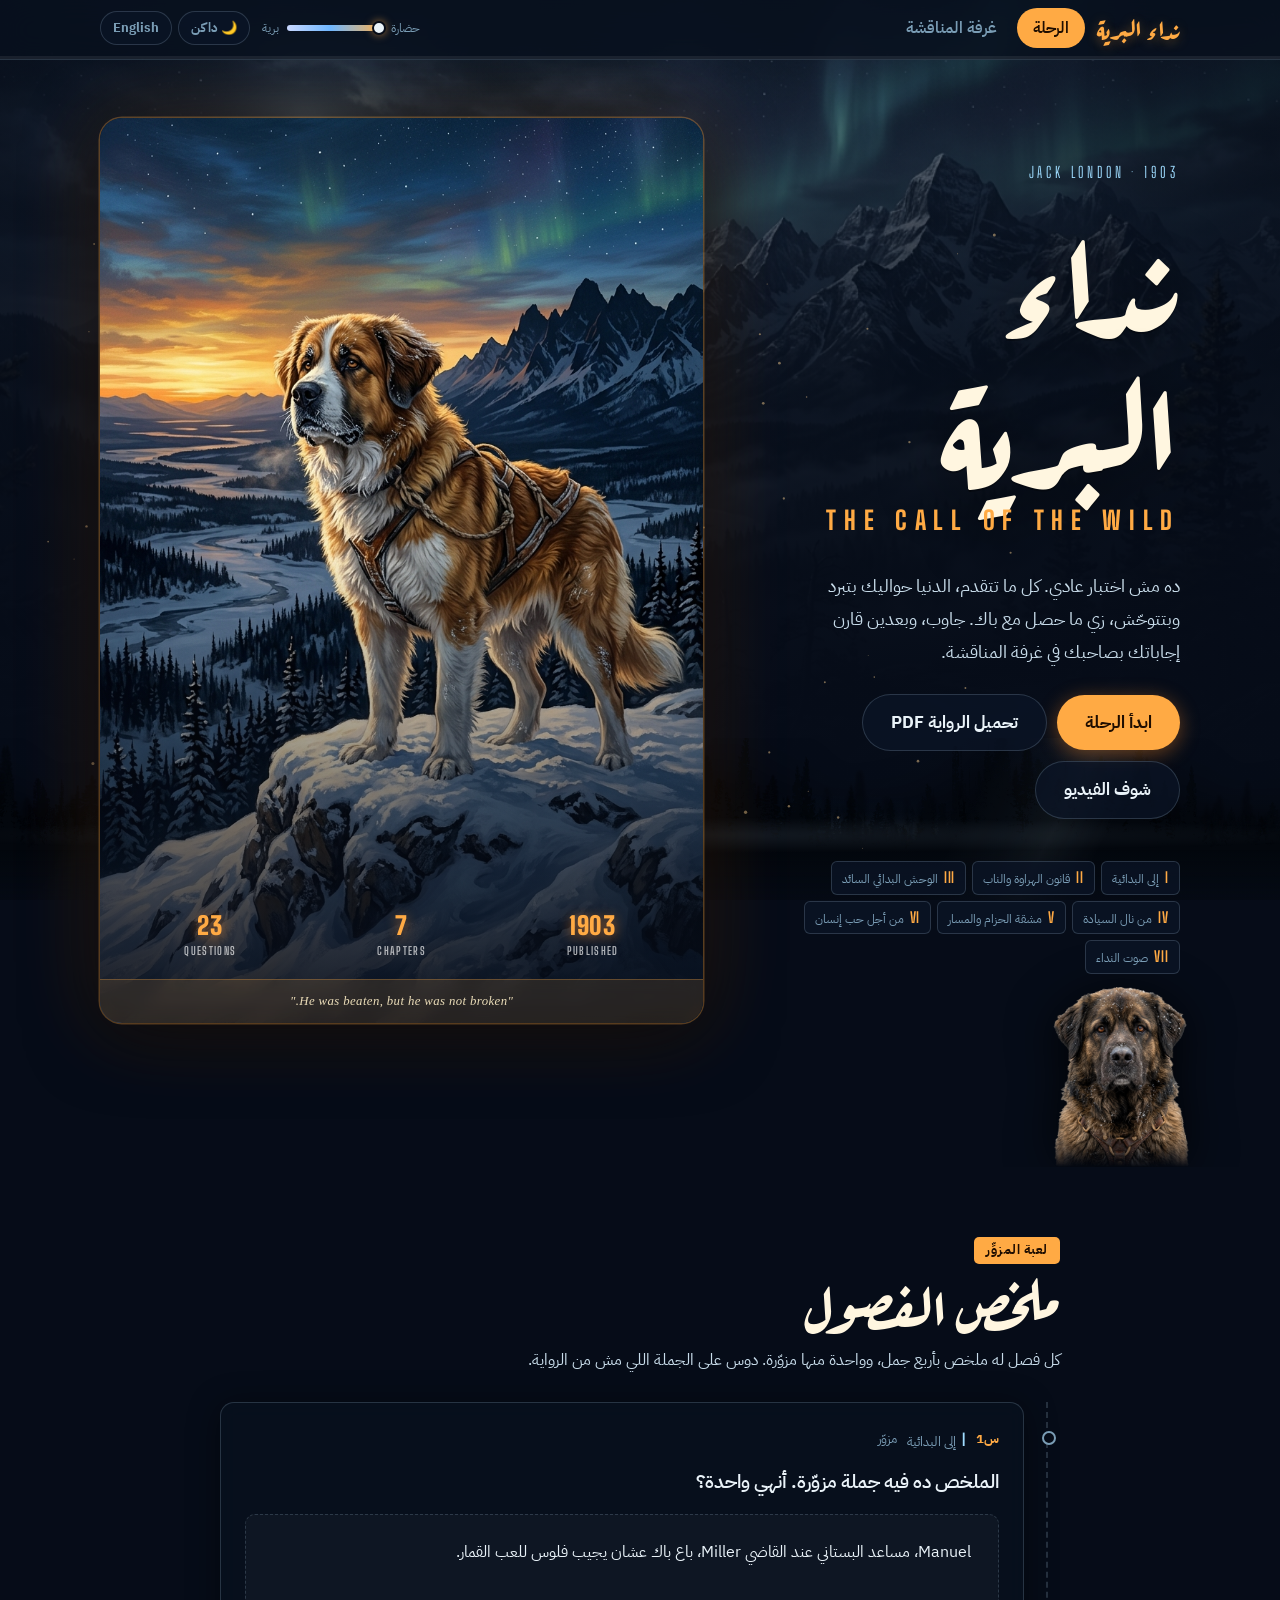
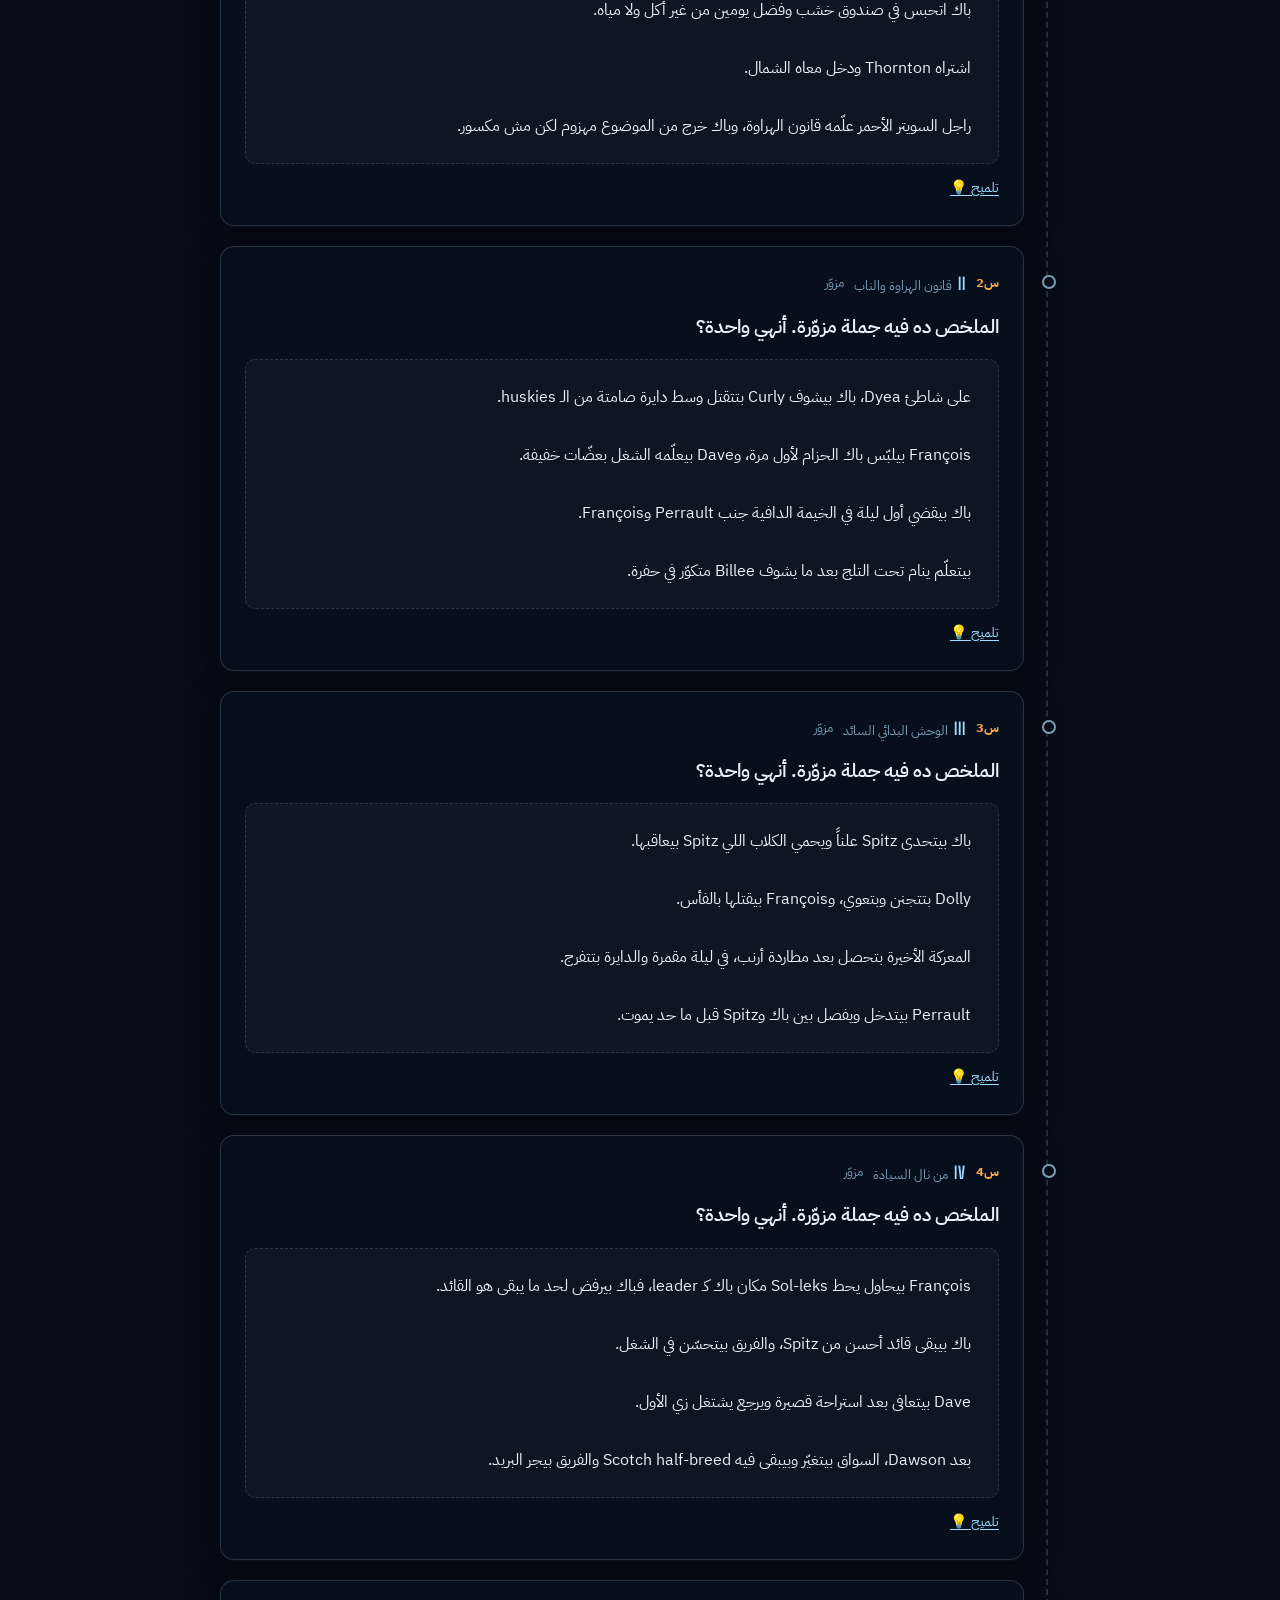
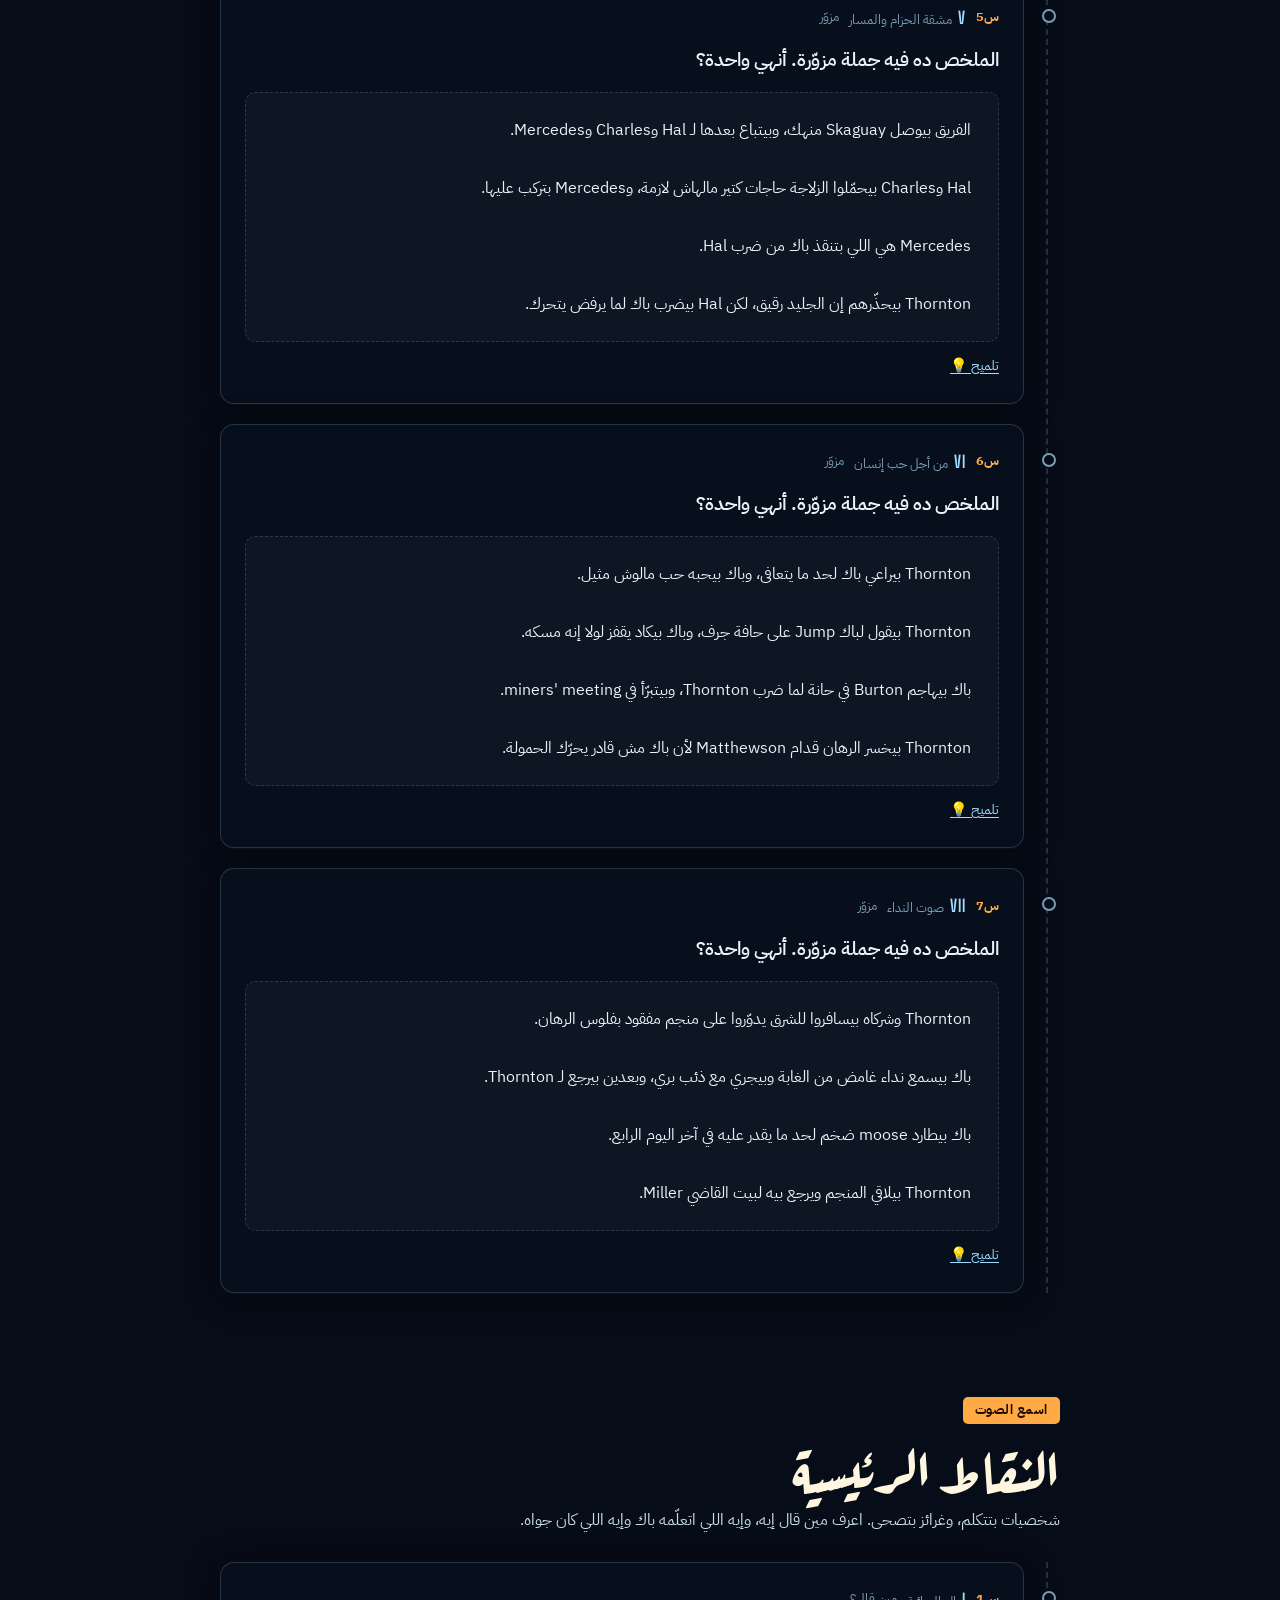
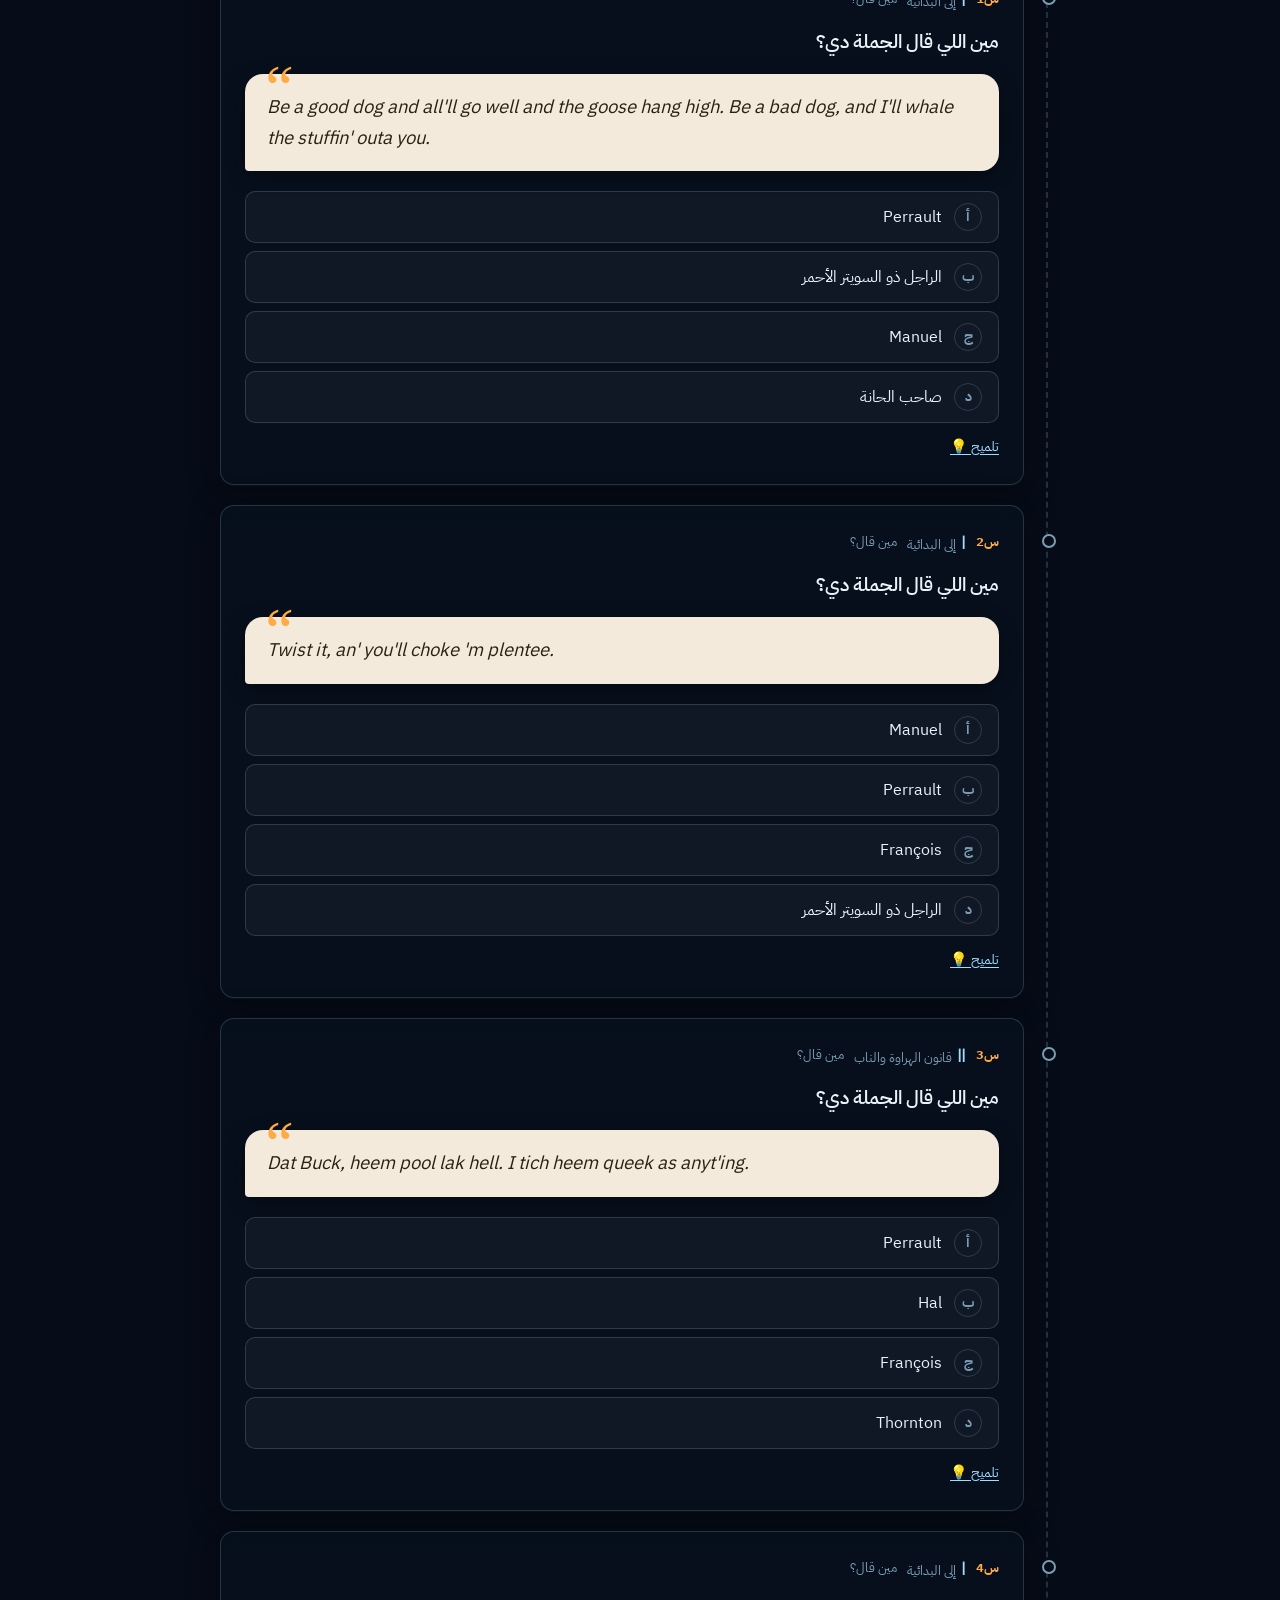
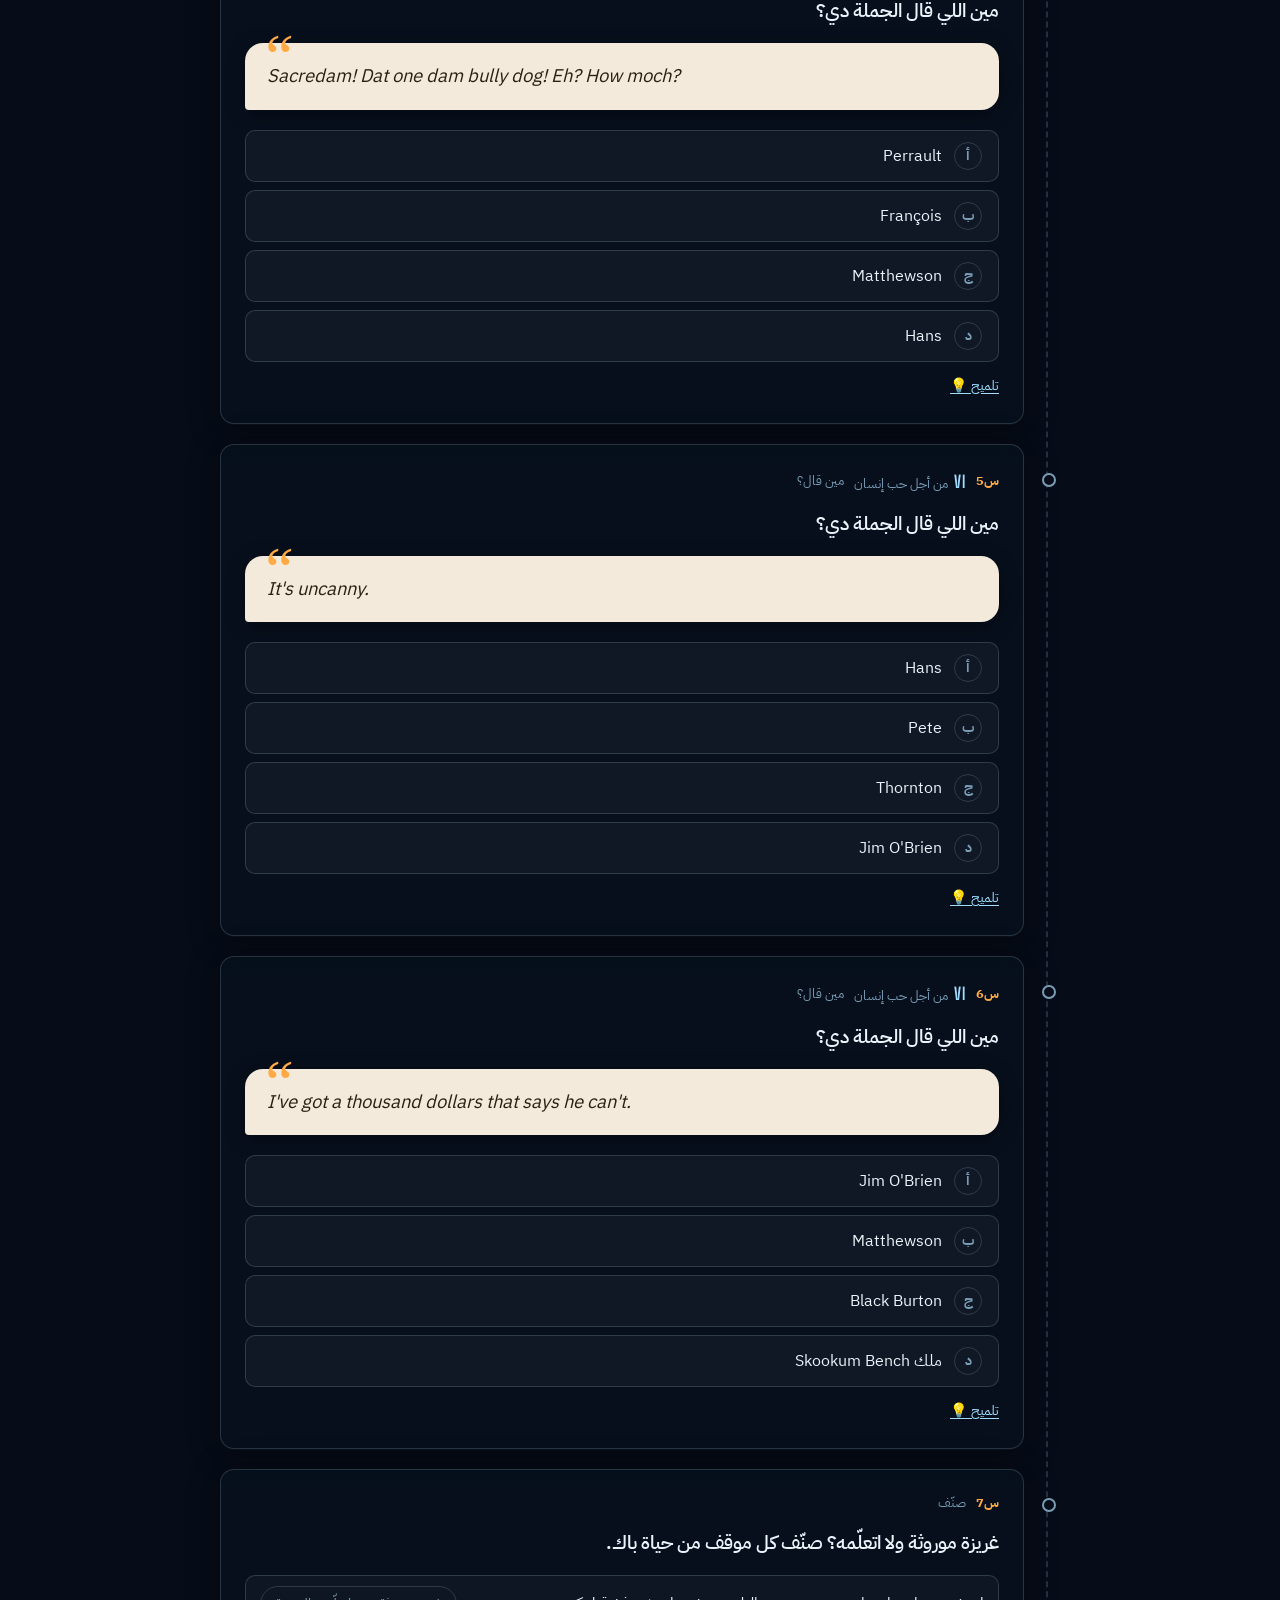
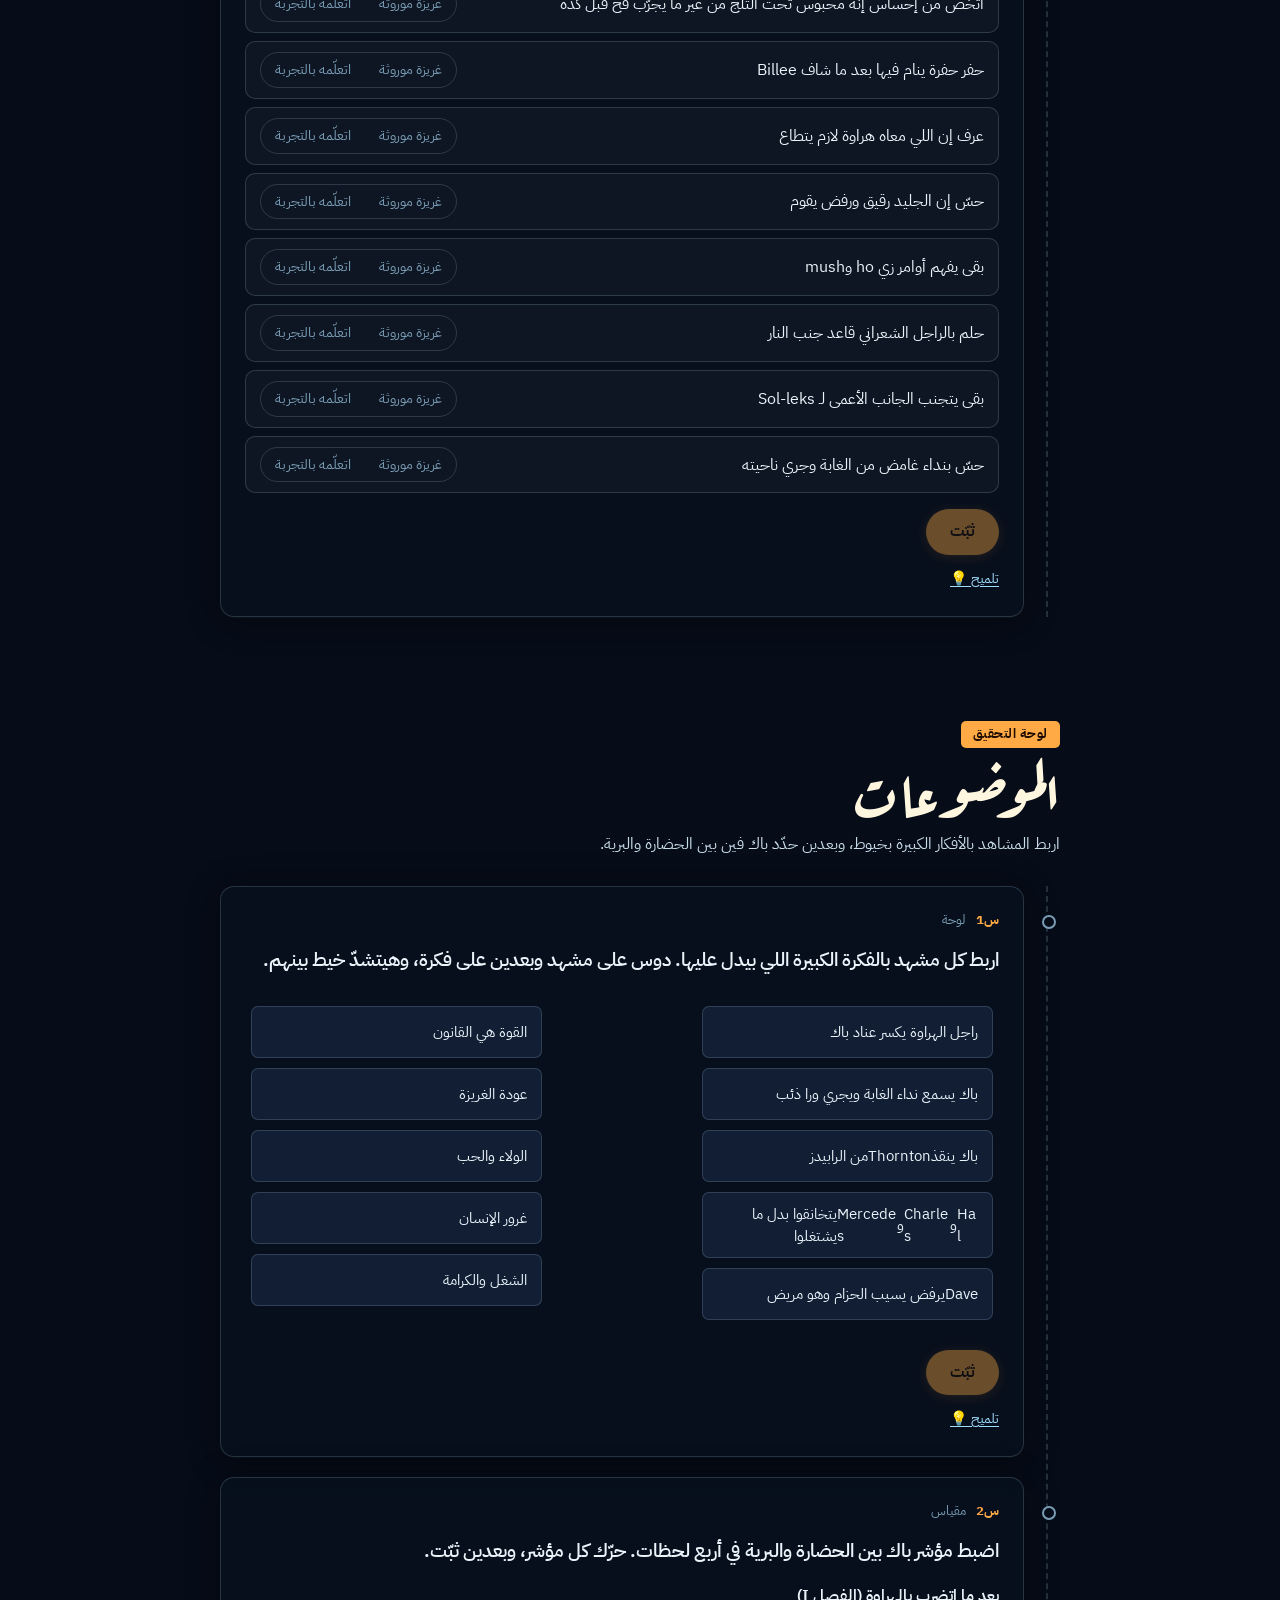
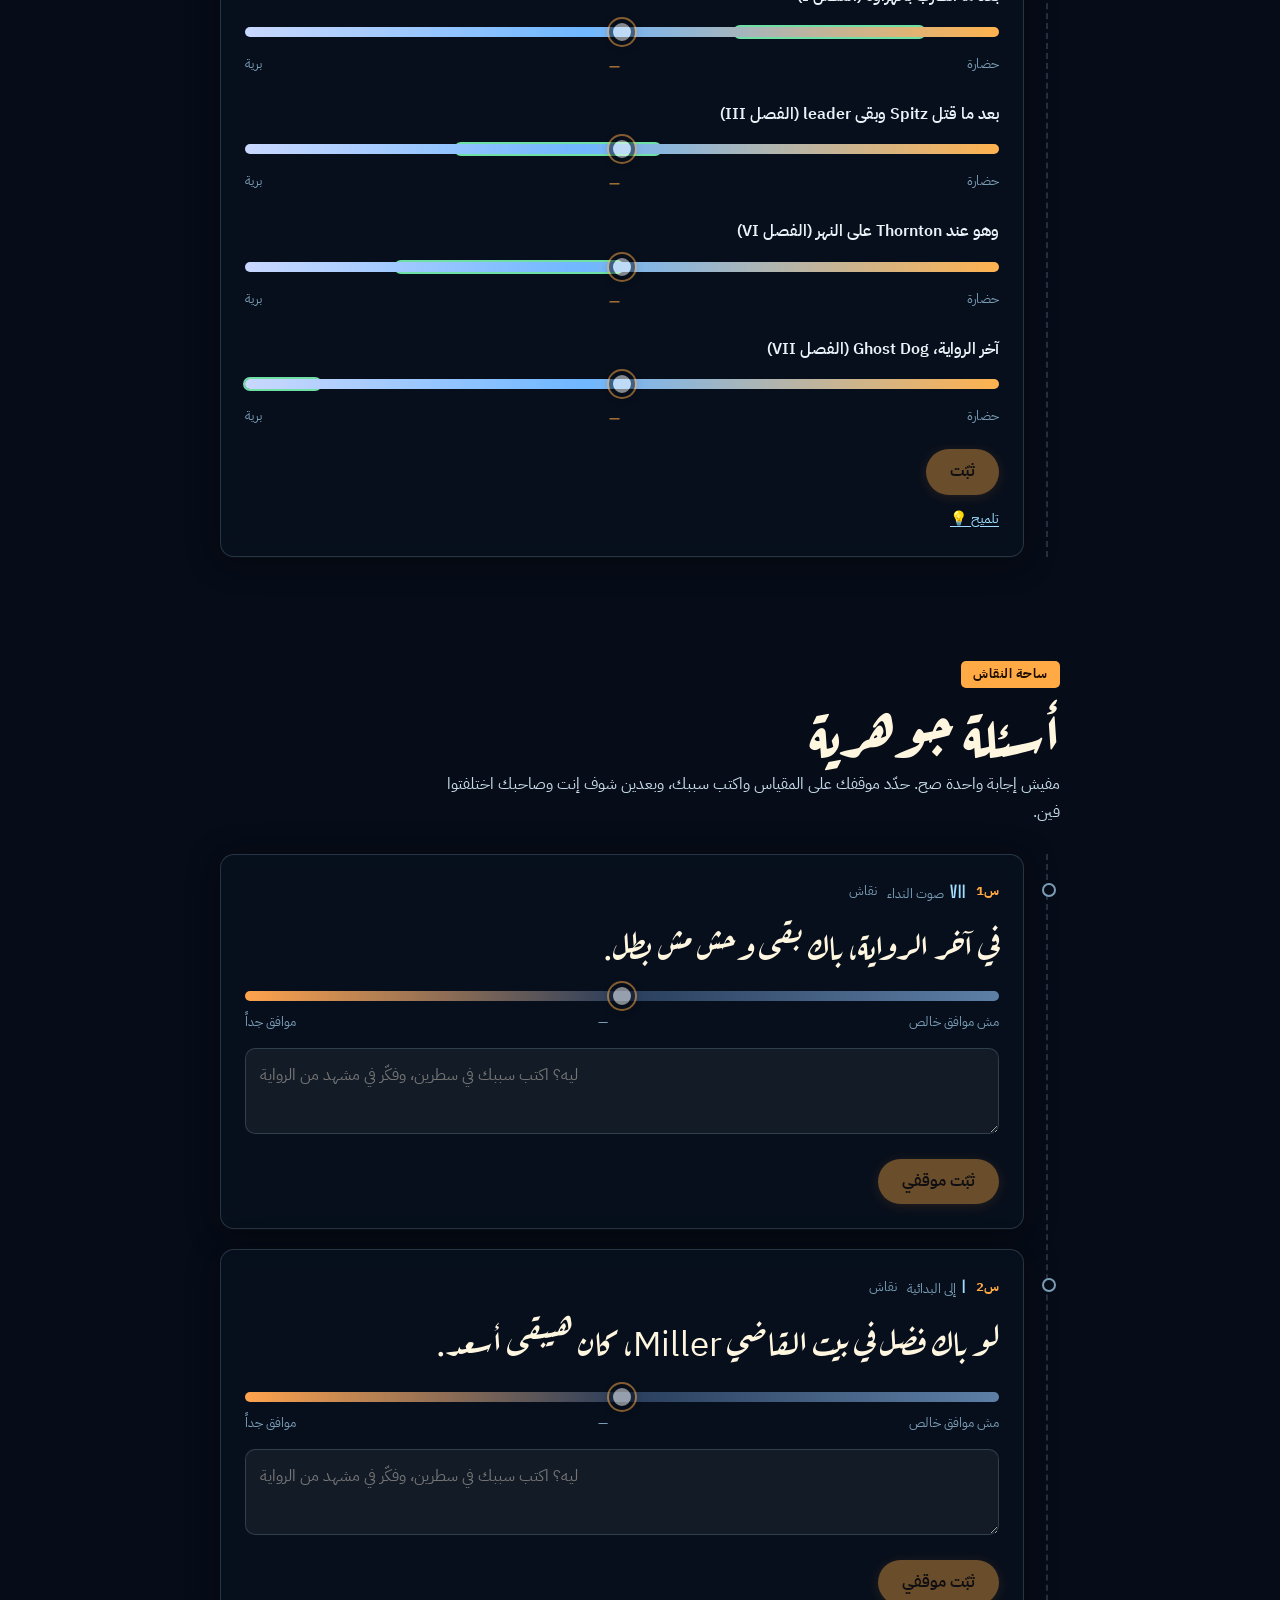
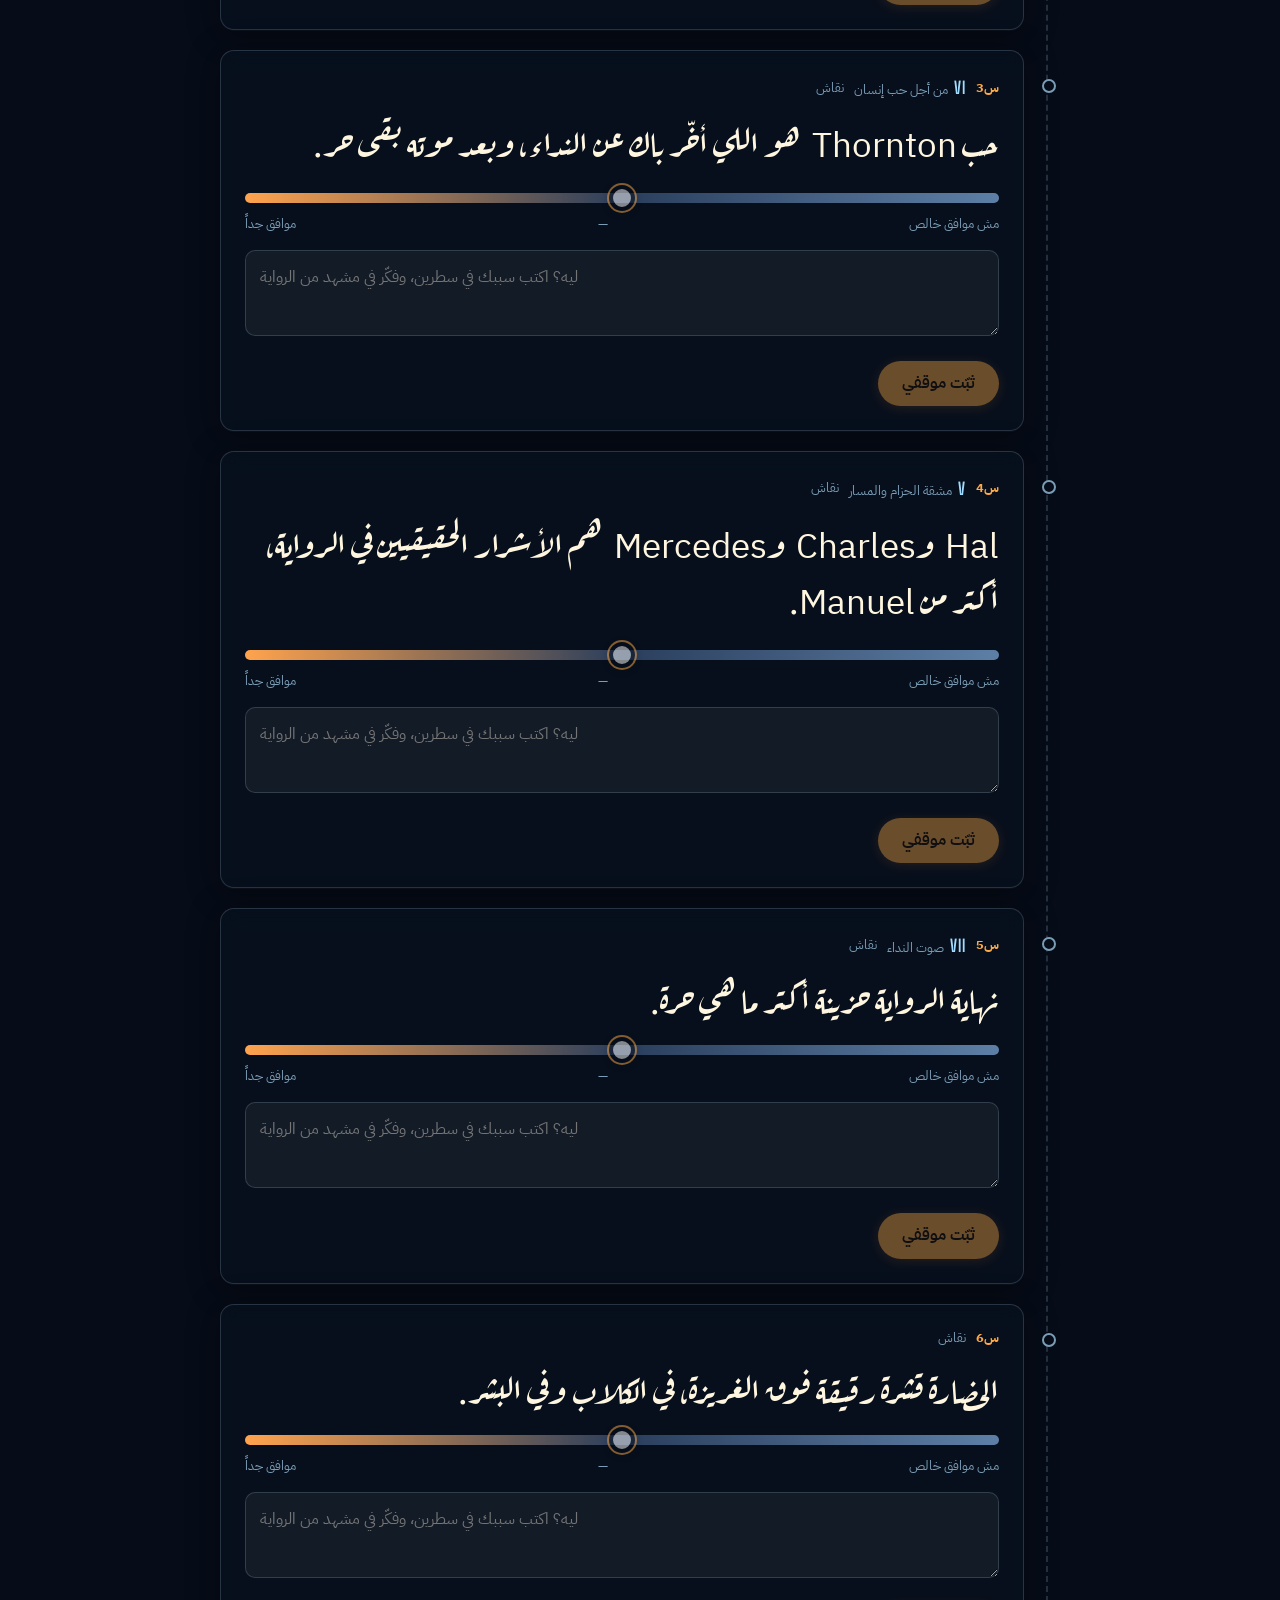
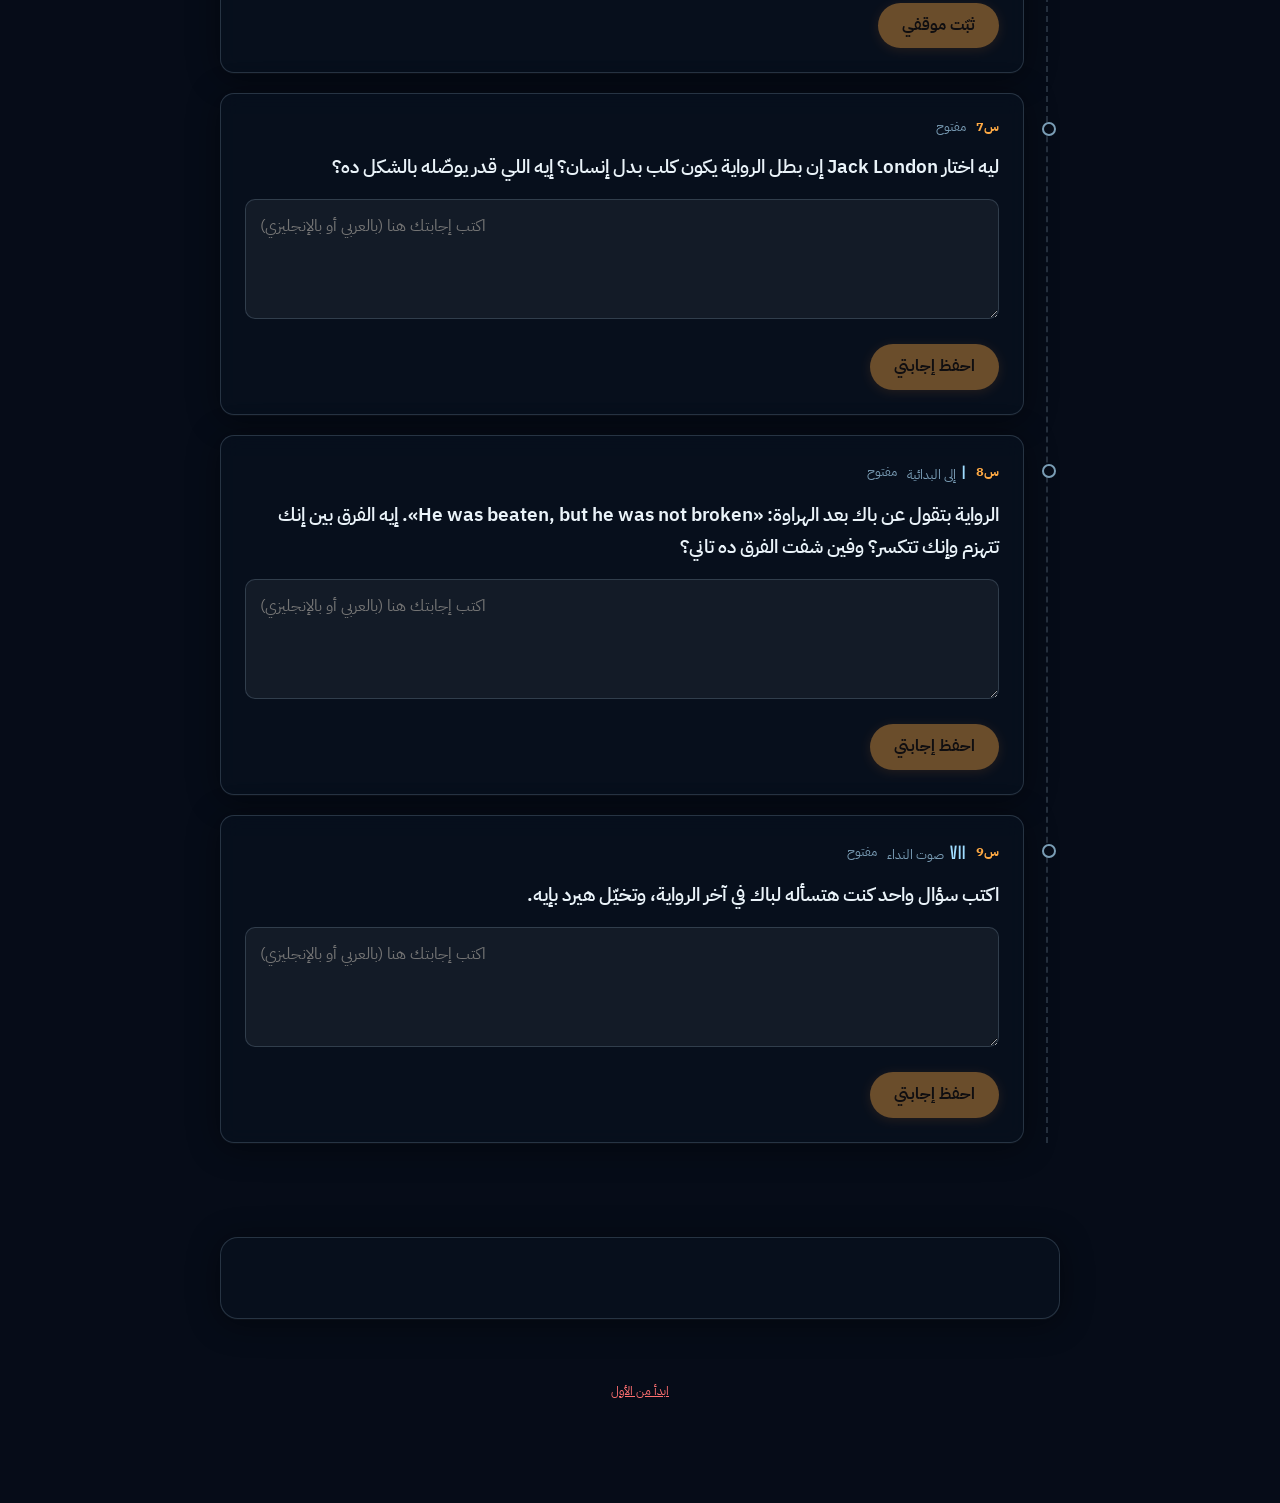
==== index.html @ 9fd461fc "Add buck-isolated.png cutout and responsive hero dog alignment" ====
<!DOCTYPE html>
<html lang="ar" dir="rtl" data-theme="dark" data-lang="ar">
<head>
  <meta charset="UTF-8">
  <meta name="viewport" content="width=device-width, initial-scale=1, viewport-fit=cover">

  <!-- Primary SEO -->
  <title>The Call of the Wild</title>
  <meta name="description" content="An interactive literary journey through Jack London's The Call of the Wild. Explore Buck's transformation between civilization and the wild across 7 chapters.">
  <meta name="author" content="Jack London / Mohamed Elsayid">
  <meta name="theme-color" content="#060c18">
  <link rel="canonical" href="https://tefamsl.github.io/the-call-of-the-wild/">

  <!-- Favicon & Touch Icons -->
  <link rel="icon" type="image/x-icon" href="favicon.ico">
  <link rel="icon" type="image/png" sizes="32x32" href="assets/favicon-32x32.png">
  <link rel="icon" type="image/png" sizes="16x16" href="assets/favicon-16x16.png">
  <link rel="apple-touch-icon" sizes="180x180" href="assets/apple-touch-icon.png">

  <!-- Open Graph / WhatsApp / Facebook / Telegram -->
  <meta property="og:type" content="website">
  <meta property="og:url" content="https://tefamsl.github.io/the-call-of-the-wild/">
  <meta property="og:site_name" content="The Call of the Wild">
  <meta property="og:title" content="The Call of the Wild — Interactive Novel Experience">
  <meta property="og:description" content="رحلة تفاعلية شيقة في رواية نداء البرية لجاك لندن. اختبر معلوماتك عبر 7 فصول، العب لعبة المزوِّر، وتناقش مع أصحابك في غرفة المناقشة.">
  <meta property="og:image" content="https://tefamsl.github.io/the-call-of-the-wild/assets/og-preview.jpg">
  <meta property="og:image:secure_url" content="https://tefamsl.github.io/the-call-of-the-wild/assets/og-preview.jpg">
  <meta property="og:image:type" content="image/jpeg">
  <meta property="og:image:width" content="1200">
  <meta property="og:image:height" content="630">
  <meta property="og:image:alt" content="The Call of the Wild: Buck & the Yukon Timber Trail">
  <meta property="og:locale" content="en_US">
  <meta property="og:locale:alternate" content="ar_AR">

  <!-- Twitter / X Cards -->
  <meta name="twitter:card" content="summary_large_image">
  <meta name="twitter:url" content="https://tefamsl.github.io/the-call-of-the-wild/">
  <meta name="twitter:title" content="The Call of the Wild — Interactive Novel Experience">
  <meta name="twitter:description" content="An interactive literary journey through Jack London's The Call of the Wild. Explore Buck's transformation between civilization and the wild across 7 chapters.">
  <meta name="twitter:image" content="https://tefamsl.github.io/the-call-of-the-wild/assets/og-preview.jpg">
  <meta name="twitter:image:alt" content="The Call of the Wild: Buck & the Yukon Timber Trail">

  <!-- Fonts -->
  <link rel="preconnect" href="https://fonts.googleapis.com">
  <link rel="preconnect" href="https://fonts.gstatic.com" crossorigin>
  <link rel="stylesheet" href="https://fonts.googleapis.com/css2?family=Aref+Ruqaa:wght@400;700&family=Big+Shoulders+Display:wght@700;800;900&family=IBM+Plex+Sans+Arabic:wght@400;500;600;700&family=Cinzel:wght@700;900&display=swap">

  <!-- Styles -->
  <link rel="stylesheet" href="css/style.css">
</head>
<body>

<!-- ============================================================
     WORLD BACKGROUNDS (fixed parallax layers)
     ============================================================ -->
<div id="worlds" data-w="0" aria-hidden="true">
  <div class="w w0"></div>
  <div class="w w1"></div>
  <div class="w w2"></div>
  <div class="w w3"></div>
</div>

<!-- Star field (visible in worlds 2 & 3) -->
<canvas id="stars" aria-hidden="true"></canvas>

<!-- Snow / particle canvas -->
<canvas id="snow" aria-hidden="true"></canvas>

<!-- Realistic Living Wilderness Forest Treeline (fixed at bottom across entire page) -->
<div class="forest" id="forest" aria-hidden="true">
  <!-- Ambient twilight backlight -->
  <div class="forest-backlight"></div>

  <!-- Layer 1: Distant misty pine treeline (slow horizontal breeze sway) -->
  <div class="forest-layer forest-distant"></div>

  <!-- Layer 2: Rolling valley mist -->
  <div class="forest-mist forest-mist-a"></div>

  <!-- Layer 3: Mid-depth pine treeline (horizontal living sway) -->
  <div class="forest-layer forest-mid"></div>

  <!-- Volumetric rays filtering through pine needles -->
  <div class="forest-rays"></div>

  <!-- Layer 4: Crisp foreground pine trees (horizontal wind gust sway) -->
  <div class="forest-layer forest-main"></div>

  <!-- Layer 5: Valley mist in front of tree trunks -->
  <div class="forest-mist forest-mist-b"></div>

  <!-- Bottom seamless blend -->
  <div class="forest-blend"></div>
</div>

<!-- ============================================================
     HEADER
     ============================================================ -->
<header class="top" role="banner">
  <div class="top-in">
    <div class="brand" id="brand-el">نداء البرية</div>

    <nav class="tabs" role="tablist" aria-label="أقسام الموقع">
      <button class="tab" role="tab" id="tab-quest" aria-selected="true"  data-tab="quest">الرحلة</button>
      <button class="tab" role="tab" id="tab-room"  aria-selected="false" data-tab="room">غرفة المناقشة</button>
      <button class="tab" role="tab" id="tab-key"   aria-selected="false" data-tab="key" hidden>مفتاح الإجابات</button>
    </nav>

    <!-- Wild-o-meter -->
    <div class="wmeter" title="باك بين الحضارة والبرية">
      <span id="wm-civ">حضارة</span>
      <i><b id="wm"></b></i>
      <span id="wm-wild">برية</span>
    </div>

    <!-- Sync chip -->
    <span class="chip" id="sync" hidden></span>

    <!-- Theme & Language toggles -->
    <div class="hdr-btns">
      <button class="icon-btn" id="theme-btn" title="Toggle light/dark mode">🌙 داكن</button>
      <button class="icon-btn" id="lang-btn"  title="Switch language">English</button>
    </div>
  </div>

  <!-- Progress bar -->
  <div class="pbar" role="progressbar" aria-label="Progress"><b id="pb"></b></div>
</header>

<!-- ============================================================
     MAIN CONTENT
     ============================================================ -->
<main>

  <!-- ── QUEST TAB ── -->
  <section id="quest" role="tabpanel" aria-labelledby="tab-quest">
    <div class="hero">
      <div class="hero-grid wrap wide">

        <!-- ── LEFT/START: Text content ── -->
        <div class="hero-text">
          <div class="kicker" id="kicker-el">Jack London · 1903</div>
          <h1 id="hero-h1">نداء البرية</h1>
          <div class="en-t" id="hero-sub">THE CALL OF THE WILD</div>
          <p class="lead" id="lead-el">
            ده مش اختبار عادي. كل ما تتقدم، الدنيا حواليك بتبرد وبتتوحّش، زي ما حصل مع باك.
            جاوب، وبعدين قارن إجاباتك بصاحبك في غرفة المناقشة.
          </p>

          <!-- CTA buttons -->
          <div class="hero-actions">
            <a class="cta" href="#p-sum" id="startbtn">ابدأ الرحلة</a>
            <a class="cta ghost" href="assets/call-of-the-wild.pdf" download id="dl-pdf" target="_blank">تحميل الرواية PDF</a>
            <a class="cta ghost" href="assets/trailer.mp4" id="watch-vid" target="_blank">شوف الفيديو</a>
          </div>

          <!-- Chapter trail -->
          <div class="trail" id="trail"></div>
        </div>

        <!-- ── RIGHT/END: Buck illustration card ── -->
        <div class="hero-card" aria-hidden="true">
          <div class="buck-frame">
            <img src="assets/buck.jpg" alt="Buck — The Call of the Wild" class="buck-img" loading="eager">
            <!-- Glow ring -->
            <div class="buck-glow"></div>
            <!-- Stats overlay -->
            <div class="buck-stats">
              <div class="bstat"><span class="bstat-n">1903</span><span class="bstat-l">Published</span></div>
              <div class="bstat"><span class="bstat-n">7</span><span class="bstat-l">Chapters</span></div>
              <div class="bstat"><span class="bstat-n">23</span><span class="bstat-l">Questions</span></div>
            </div>
            <!-- Quote strip -->
            <div class="buck-quote">"He was beaten, but he was not broken."</div>
          </div>
        </div>

      </div><!-- /.hero-grid -->

      <!-- Clean isolated cutout of Buck the dog resting at the treeline -->
      <div class="wolf-lurker" id="wolf-lurker" title="باك — كلب الشمال المخلص">
        <img src="assets/buck-isolated.png?v=9" alt="Buck the dog" class="wolf-img" loading="eager">
      </div>
    </div>

    <!-- Question cards injected here -->
    <div class="wrap" id="parts"></div>

    <!-- Final score -->
    <div class="wrap">
      <div class="final" id="final"></div>
      <footer>
        <button class="delbtn" id="resetbtn">ابدأ من الأول</button>
      </footer>
    </div>
  </section>

  <!-- ── DISCUSSION ROOM TAB ── -->
  <section id="room" role="tabpanel" aria-labelledby="tab-room" hidden>
    <div class="wrap wide">
      <div class="room-h">
        <h2>غرفة المناقشة</h2>
        <p class="muted" id="room-sub">اختار لاعب أو اتنين من القايمة وشوفوا اتفقتوا واختلفتوا فين.</p>
      </div>
      <div class="room-grid">
        <div><div class="plist" id="plist"></div></div>
        <div id="cmp"></div>
      </div>
    </div>
  </section>

  <!-- ── ANSWER KEY TAB ── -->
  <section id="key" role="tabpanel" aria-labelledby="tab-key" hidden>
    <div class="wrap">
      <div class="room-h">
        <h2>مفتاح الإجابات</h2>
        <p class="muted" id="key-sub">ده ليك إنت. بيظهر لصاحب الموقع أو لو فتحت الرابط بـ #key.</p>
      </div>
      <div id="keybody"></div>
    </div>
  </section>

</main>

<!-- ============================================================
     NAME GATE MODAL
     ============================================================ -->
<div class="gate" id="gate" hidden role="dialog" aria-modal="true" aria-labelledby="gate-h">
  <form class="gate-c" id="gateform">
    <h2 id="gate-h">اسمك إيه؟</h2>
    <p class="muted" id="gate-sub" style="margin:0">الاسم ده هو اللي هيظهر لصاحبك في غرفة المناقشة.</p>
    <input id="nameinp" type="text" maxlength="30" autocomplete="off" placeholder="اكتب اسمك">
    <small id="gatenote"></small>
    <button class="btn" type="submit" id="gatebtn">ندخل</button>
  </form>
</div>

<!-- ============================================================
     SCRIPTS — load order matters
     ============================================================ -->
<script src="js/i18n.js"></script>
<script src="js/data.js"></script>
<script src="js/app.js"></script>

</body>
</html>
---- css/style.css ----
/* ============================================================
   style.css — The Call of the Wild · Interactive Quiz
   Dark + Light modes, realistic world backgrounds, full UI
   ============================================================ */

/* ---- Google Fonts ---- */
@import url('https://fonts.googleapis.com/css2?family=Aref+Ruqaa:wght@400;700&family=Big+Shoulders+Display:wght@700;800;900&family=IBM+Plex+Sans+Arabic:wght@400;500;600;700&family=Cinzel:wght@700;900&display=swap');

/* ============================================================
   DESIGN TOKENS — DARK MODE (default)
   ============================================================ */
:root {
  /* Palette */
  --fg:       #eaf3f9;
  --fg2:      #c8dcea;
  --mut:      #7a9db5;
  --line:     rgba(190,220,245,.18);
  --glass:    rgba(8,16,30,.82);
  --glass2:   rgba(16,28,50,.88);
  --surface:  rgba(12,22,40,.72);
  --night:    #060c18;

  /* Accent */
  --ember:    #ffaa44;
  --ember2:   #ff7c00;
  --ember-ink:#1e0d00;
  --ice:      #9fdcff;
  --aur1:     #3be3c0;
  --aur2:     #8a7bff;
  --good:     #6fe0a5;
  --bad:      #ff7070;

  /* Typography */
  --f-ar:   'IBM Plex Sans Arabic', 'Segoe UI', Tahoma, sans-serif;
  --f-disp: 'Aref Ruqaa', 'Amiri', 'Traditional Arabic', serif;
  --f-en:   'Big Shoulders Display', 'Arial Narrow', Impact, sans-serif;
  --f-cin:  'Cinzel', serif;

  /* Radii & shadows */
  --r-card:   14px;
  --r-pill:   999px;
  --shadow-card: 0 4px 32px rgba(0,0,0,.45), 0 1px 0 rgba(255,255,255,.04);
  --shadow-glow: 0 0 30px rgba(255,170,68,.25);

  color-scheme: dark;
}

/* ============================================================
   LIGHT MODE TOKENS
   ============================================================ */
[data-theme="light"] {
  --fg:       #1a1200;
  --fg2:      #3d2c10;
  --mut:      #7a6540;
  --line:     rgba(100,70,20,.18);
  --glass:    rgba(255,248,235,.88);
  --glass2:   rgba(255,240,210,.92);
  --surface:  rgba(255,245,220,.80);
  --night:    #fdf6e3;

  --ember:    #c8620a;
  --ember2:   #a04c00;
  --ember-ink:#fff8f0;
  --ice:      #1a6090;
  --aur1:     #1a8060;
  --aur2:     #5040c0;
  --good:     #207848;
  --bad:      #c02020;

  --shadow-card: 0 4px 24px rgba(100,60,0,.18), 0 1px 0 rgba(255,255,255,.5);
  --shadow-glow: 0 0 30px rgba(200,98,10,.2);

  color-scheme: light;
}

/* ============================================================
   RESET & BASE
   ============================================================ */
*, *::before, *::after { box-sizing: border-box; margin: 0; padding: 0; }

html {
  scroll-behavior: smooth;
  scroll-padding-top: 120px;
}

body {
  background: var(--night);
  color: var(--fg);
  font-family: var(--f-ar);
  font-size: 16px;
  line-height: 1.75;
  direction: rtl;
  overflow-x: hidden;
  transition: background .4s ease, color .3s ease;
}

[data-lang="en"] body, body[data-lang="en"] { direction: ltr; }

img { max-width: 100%; display: block; }
button, input, textarea { font: inherit; color: inherit; }
button { cursor: pointer; border: none; background: none; }
:focus-visible { outline: 3px solid var(--ember); outline-offset: 2px; }
[hidden] { display: none !important; }
bdi.en { font-family: var(--f-ar); unicode-bidi: isolate; }

/* ============================================================
   WORLD BACKGROUNDS — Fixed parallax layers
   ============================================================ */
#worlds {
  position: fixed;
  inset: 0;
  z-index: 0;
  pointer-events: none;
}
.w {
  position: absolute;
  inset: 0;
  opacity: 0;
  transition: opacity 1.8s ease;
}
#worlds[data-w="0"] .w0,
#worlds[data-w="1"] .w1,
#worlds[data-w="2"] .w2,
#worlds[data-w="3"] .w3 { opacity: 1; }

/* World 0 — realistic Yukon wilderness */
.w0 {
  background:
    radial-gradient(ellipse 90% 65% at 50% 12%, rgba(6,12,24,.32) 0%, rgba(6,12,24,.75) 55%, rgba(6,12,24,.97) 100%),
    linear-gradient(180deg, rgba(6,12,24,0.1) 0%, rgba(6,12,24,0.5) 50%, #060c18 100%),
    url('../assets/yukon-bg.jpg') center 12% / cover no-repeat;
}
/* World 0 light */
[data-theme="light"] .w0 {
  background:
    radial-gradient(ellipse 90% 60% at 50% 12%, rgba(253,246,227,.4) 0%, rgba(253,246,227,.8) 55%, #fdf6e3 100%),
    linear-gradient(180deg, rgba(253,246,227,0.2) 0%, rgba(253,246,227,0.7) 60%, #fdf6e3 100%),
    url('../assets/yukon-bg.jpg') center 12% / cover no-repeat;
  filter: saturate(0.85) brightness(1.05);
}

/* World 1 — cold blue-grey dawn (Yukon trail) */
.w1 {
  background:
    radial-gradient(ellipse 60% 30% at 18% 10%, rgba(220,240,255,.3) 0%, transparent 50%),
    radial-gradient(ellipse 30% 20% at 80% 6%, rgba(200,220,255,.2) 0%, transparent 40%),
    linear-gradient(180deg, #243c58 0%, #162840 35%, #0e1c34 70%, #080f20 100%);
}
[data-theme="light"] .w1 {
  background:
    radial-gradient(ellipse 60% 30% at 18% 10%, rgba(220,240,255,.8) 0%, transparent 50%),
    linear-gradient(180deg, #7090b0 0%, #5878a0 35%, #405070 70%, #304060 100%);
}

/* World 2 — aurora night */
.w2 {
  background: linear-gradient(180deg, #050e1c 0%, #08182c 60%, #0a1e30 100%);
}
.w2::before, .w2::after {
  content: "";
  position: absolute;
  left: -25%;
  right: -25%;
  height: 70%;
  filter: blur(50px);
  opacity: .6;
  pointer-events: none;
}
.w2::before {
  top: -10%;
  background: radial-gradient(ellipse at 30% 50%, var(--aur1), transparent 60%);
  animation: drift 22s ease-in-out infinite alternate;
}
.w2::after {
  top: 5%;
  background: radial-gradient(ellipse at 70% 50%, var(--aur2), transparent 60%);
  animation: drift 28s ease-in-out infinite alternate-reverse;
}
[data-theme="light"] .w2 {
  background: linear-gradient(180deg, #b0c8e0 0%, #90b0d0 60%, #7898c0 100%);
}
[data-theme="light"] .w2::before { opacity: .25; }
[data-theme="light"] .w2::after  { opacity: .2; }
@keyframes drift { to { transform: translateX(14%) skewX(-10deg); } }

/* World 3 — moonlit deep forest */
.w3 {
  background:
    radial-gradient(circle at 24% 12%, rgba(226,238,255,.85) 0 3%, rgba(190,215,255,.25) 4.5%, transparent 22%),
    radial-gradient(circle at 24% 12%, rgba(226,238,255,.5) 0 2%, transparent 8%),
    linear-gradient(180deg, #04070e 0%, #08112a 60%, #0a1530 100%);
}
[data-theme="light"] .w3 {
  background:
    radial-gradient(circle at 24% 10%, rgba(255,255,240,.9) 0 3%, rgba(255,240,200,.4) 4.5%, transparent 22%),
    linear-gradient(180deg, #607880 0%, #485868 60%, #384858 100%);
}

/* Star canvas sits on top of world layers */
#stars {
  position: fixed;
  inset: 0;
  z-index: 1;
  pointer-events: none;
  opacity: 0;
  transition: opacity 1.5s;
}
#worlds[data-w="2"] ~ #stars,
#worlds[data-w="3"] ~ #stars { opacity: 1; }

/* Particle snow/dust canvas */
#snow {
  position: fixed;
  inset: 0;
  z-index: 2;
  pointer-events: none;
  opacity: .85;
}

/* ============================================================
   HEADER
   ============================================================ */
header.top {
  position: sticky;
  top: 0;
  z-index: 30;
  background: var(--glass);
  backdrop-filter: blur(14px);
  -webkit-backdrop-filter: blur(14px);
  border-bottom: 1px solid var(--line);
  transition: background .4s;
}
.top-in {
  max-width: 1120px;
  margin: 0 auto;
  padding: 8px 20px;
  display: flex;
  align-items: center;
  gap: 12px;
  flex-wrap: wrap;
}
.brand {
  font-family: var(--f-disp);
  font-size: 1.7rem;
  line-height: 1;
  color: var(--ember);
  font-weight: 700;
  white-space: nowrap;
  text-shadow: 0 2px 12px rgba(255,160,60,.4);
}
[data-lang="en"] .brand { font-family: var(--f-cin); font-size: 1.3rem; letter-spacing: .04em; }

.tabs {
  display: flex;
  gap: 4px;
  flex: 1;
  min-width: 0;
  overflow-x: auto;
}
.tab {
  border-radius: var(--r-pill);
  padding: 6px 16px;
  color: var(--mut);
  font-weight: 600;
  white-space: nowrap;
  transition: background .2s, color .2s;
}
.tab[aria-selected="true"] { background: var(--ember); color: var(--ember-ink); }
.tab:not([aria-selected="true"]):hover { color: var(--fg); background: rgba(255,255,255,.08); }

/* Wild-o-meter */
.wmeter {
  display: flex;
  align-items: center;
  gap: 8px;
  font-size: .78rem;
  color: var(--mut);
  white-space: nowrap;
}
.wmeter i {
  display: block;
  width: 96px;
  height: 6px;
  border-radius: 3px;
  background: linear-gradient(270deg, #ffb24f, #6fb7ff 55%, #c9d8ff);
  position: relative;
}
/* Flip gradient in LTR (English) so warm=left, cold=right */
[dir=ltr] .wmeter i {
  background: linear-gradient(90deg, #ffb24f, #6fb7ff 55%, #c9d8ff);
}
.wmeter b {
  position: absolute;
  top: -4px;
  width: 14px;
  height: 14px;
  border-radius: 50%;
  background: var(--fg);
  border: 2px solid var(--night);
  inset-inline-start: 0;
  transform: translateX(0);
  transition: inset-inline-start 1.2s ease;
  box-shadow: 0 0 8px rgba(255,170,68,.6);
}
[dir=rtl] .wmeter b { transform: translateX(50%); }

/* Header buttons */
.hdr-btns {
  display: flex;
  gap: 6px;
  align-items: center;
}
.icon-btn {
  border-radius: var(--r-pill);
  padding: 5px 12px;
  font-size: .82rem;
  font-weight: 700;
  border: 1px solid var(--line);
  color: var(--mut);
  background: var(--surface);
  white-space: nowrap;
  transition: color .2s, border-color .2s, background .2s;
}
.icon-btn:hover { color: var(--fg); border-color: var(--ember); }
.icon-btn.active { color: var(--ember); border-color: var(--ember); }

.chip {
  font-size: .8rem;
  border: 1px solid var(--line);
  border-radius: var(--r-pill);
  padding: 2px 10px;
  color: var(--mut);
  white-space: nowrap;
}
.chip.ok   { color: var(--good); border-color: rgba(111,224,165,.4); }
.chip.warn { color: var(--ember); border-color: rgba(255,163,77,.5); }

.pbar { height: 3px; background: rgba(255,255,255,.07); }
.pbar b { display: block; height: 100%; width: 0; background: linear-gradient(90deg, var(--aur1), var(--ember)); transition: width .5s; }

/* ============================================================
   LAYOUT
   ============================================================ */
main { position: relative; z-index: 3; }
.wrap { max-width: 880px; margin: 0 auto; padding-inline: 20px; }
.wrap.wide { max-width: 1120px; }

/* ============================================================
   HERO SECTION — two-column layout
   ============================================================ */
.hero {
  position: relative;
  overflow: hidden;
  padding-block: 50px clamp(120px, 16vh, 180px);
}

/* Two-column grid */
.hero-grid {
  position: relative;
  z-index: 10;
  display: grid;
  grid-template-columns: 1fr minmax(280px, 400px);
  gap: clamp(36px, 6vw, 80px);
  align-items: center;
  min-height: 500px;
}
[dir=rtl] .hero-grid {
  grid-template-columns: minmax(280px, 400px) 1fr;
}

/* Text column */
.hero-text { display: flex; flex-direction: column; }

.kicker {
  font-family: var(--f-en);
  letter-spacing: .25em;
  font-size: .95rem;
  color: var(--ice);
  text-transform: uppercase;
  margin-bottom: 8px;
}
.hero h1 {
  font-family: var(--f-disp);
  font-weight: 700;
  font-size: clamp(3.5rem, 12vw, 9rem);
  line-height: 1.05;
  color: #fff6e0;
  text-shadow: 0 8px 60px rgba(0,0,0,.55), 0 2px 0 rgba(0,0,0,.3);
  text-wrap: balance;
  margin: 0 0 2px;
}
[data-lang="en"] .hero h1 {
  font-family: var(--f-cin);
  font-size: clamp(2.6rem, 8vw, 6.5rem);
  letter-spacing: .03em;
}
[data-theme="light"] .hero h1 { color: #2a1800; text-shadow: 0 4px 20px rgba(0,0,0,.15); }

.hero .en-t {
  font-family: var(--f-en);
  font-weight: 800;
  font-size: clamp(.9rem, 3vw, 1.6rem);
  letter-spacing: .3em;
  color: var(--ember);
  direction: ltr;
  text-align: right;
  margin-bottom: 14px;
}
[dir=ltr] .hero .en-t { text-align: left; }

.hero p.lead {
  max-width: 36rem;
  font-size: 1.1rem;
  margin: 14px 0 26px;
  color: var(--fg2);
  line-height: 1.85;
}

/* CTA row */
.hero-actions {
  display: flex;
  gap: 10px;
  flex-wrap: wrap;
  align-items: center;
  margin-bottom: 28px;
}
.cta {
  display: inline-flex;
  align-items: center;
  gap: 10px;
  background: var(--ember);
  color: var(--ember-ink);
  border-radius: var(--r-pill);
  padding: 13px 28px;
  font-weight: 700;
  font-size: 1.05rem;
  text-decoration: none;
  box-shadow: 0 4px 20px rgba(255,140,40,.4);
  transition: filter .2s, transform .2s;
}
.cta:hover { filter: brightness(1.1); transform: translateY(-2px); }
.cta.ghost {
  background: var(--surface);
  color: var(--fg);
  border: 1px solid var(--line);
  box-shadow: none;
}
.cta.ghost:hover { border-color: var(--ember); }

/* Chapter trail chips */
.trail {
  display: flex;
  gap: 6px;
  flex-wrap: wrap;
  max-width: 48rem;
  position: relative;
  z-index: 12;
  margin-top: 14px;
}
.trail span {
  font-size: .78rem;
  border: 1px solid var(--line);
  border-radius: 6px;
  padding: 3px 10px;
  background: var(--surface);
  color: var(--mut);
}
.trail span b { font-family: var(--f-en); color: var(--ember); margin-inline-end: 6px; font-size: .92rem; letter-spacing: .06em; }

/* ── Buck illustration card ── */
.hero-card {
  position: relative;
  display: flex;
  justify-content: center;
  align-items: flex-start;
  padding-top: 8px;
}
.buck-frame {
  position: relative;
  width: 100%;
  border-radius: 22px;
  overflow: hidden;
  box-shadow:
    0 0 0 1.5px rgba(255,170,68,.3),
    0 12px 70px rgba(0,0,0,.65),
    0 0 90px rgba(255,140,40,.18);
  animation: card-breathe 4s ease-in-out infinite;
}
@keyframes card-breathe {
  0%, 100% { box-shadow: 0 0 0 1px rgba(255,170,68,.2), 0 12px 70px rgba(0,0,0,.65), 0 0 60px rgba(255,140,40,.12); }
  50%       { box-shadow: 0 0 0 2.5px rgba(255,170,68,.55), 0 12px 70px rgba(0,0,0,.7), 0 0 110px rgba(255,140,40,.3); }
}
[data-theme="light"] .buck-frame {
  box-shadow: 0 0 0 1.5px rgba(180,100,10,.35), 0 8px 40px rgba(0,0,0,.22), 0 0 60px rgba(200,98,10,.14);
  animation: none;
}

.buck-img {
  display: block;
  width: 100%;
  aspect-ratio: 2/3;
  object-fit: cover;
  object-position: center top;
}

/* Dark overlay fading to bottom */
.buck-glow {
  position: absolute;
  inset: 0;
  border-radius: 22px;
  background: linear-gradient(180deg, transparent 48%, rgba(6,12,24,.92) 100%);
  pointer-events: none;
}
[data-theme="light"] .buck-glow {
  background: linear-gradient(180deg, transparent 48%, rgba(40,24,8,.82) 100%);
}

/* Stats strip */
.buck-stats {
  position: absolute;
  bottom: 52px;
  inset-inline: 0;
  display: flex;
  justify-content: space-around;
  padding: 10px 14px;
}
.bstat {
  display: flex;
  flex-direction: column;
  align-items: center;
  gap: 2px;
}
.bstat-n {
  font-family: var(--f-en);
  font-size: 1.55rem;
  font-weight: 900;
  color: var(--ember);
  line-height: 1;
  letter-spacing: .02em;
  text-shadow: 0 2px 12px rgba(255,140,40,.6);
}
.bstat-l {
  font-size: .7rem;
  color: rgba(255,255,255,.65);
  text-transform: uppercase;
  letter-spacing: .12em;
  font-family: var(--f-en);
  font-weight: 700;
}

/* Famous quote strip at bottom of card */
.buck-quote {
  position: absolute;
  bottom: 0;
  inset-inline: 0;
  padding: 10px 18px;
  background: rgba(255,170,68,.12);
  border-top: 1px solid rgba(255,170,68,.28);
  font-style: italic;
  font-size: .8rem;
  color: rgba(255,240,200,.9);
  text-align: center;
  font-family: Georgia, serif;
  letter-spacing: .03em;
  backdrop-filter: blur(8px);
}
[data-theme="light"] .buck-quote {
  background: rgba(180,100,10,.15);
  border-top-color: rgba(180,100,10,.3);
  color: rgba(50,28,5,.9);
}

/* Responsive */
@media (max-width: 800px) {
  .hero-grid,
  [dir=rtl] .hero-grid { grid-template-columns: 1fr; }
  .hero-card { display: none; }
  .hero { padding-block: 60px 180px; }
}


/* ============================================================
   LIVING WILDERNESS FOREST TREELINE (FIXED AT BOTTOM ACROSS SITE)
   ============================================================ */
.forest {
  position: fixed;
  inset-inline: 0;
  bottom: 0;
  height: clamp(140px, 18vh, 230px);
  pointer-events: none;
  overflow: hidden;
  z-index: 1;
}

/* Ambient twilight backlight */
.forest-backlight {
  position: absolute;
  inset-inline: 0;
  bottom: 0;
  height: 200px;
  background: radial-gradient(ellipse 75% 55% at 50% 85%, rgba(140,205,255,0.2) 0%, rgba(60,120,180,0.06) 50%, transparent 75%);
  pointer-events: none;
  animation: backlight-pulse 8s ease-in-out infinite alternate;
}
[data-theme="light"] .forest-backlight {
  background: radial-gradient(ellipse 75% 55% at 50% 85%, rgba(220,180,120,0.2) 0%, transparent 70%);
}
@keyframes backlight-pulse {
  0% { opacity: 0.7; }
  100% { opacity: 1; }
}

/* Living Treeline Layers with PURE HORIZONTAL sway (يمين و شمال) */
.forest-layer {
  position: absolute;
  inset-inline: -10%;
  bottom: 0;
  background-repeat: repeat-x;
  background-position: center bottom;
  will-change: transform;
}

/* Layer 1: Distant misty pine treeline */
.forest-distant {
  height: 180px;
  background-image: url('../assets/pine-treeline.png');
  background-size: auto 160px;
  background-position: -120px bottom;
  opacity: 0.42;
  filter: blur(1.5px) brightness(0.7);
  animation: tree-sway-distant 14s ease-in-out infinite alternate;
  transform: translateX(calc(var(--tree-lean, 0px) * 0.35)) skewX(calc(var(--tree-skew, 0deg) * 0.35));
}

/* Layer 2: Mid-depth pine treeline */
.forest-mid {
  height: 210px;
  background-image: url('../assets/pine-treeline.png');
  background-size: auto 190px;
  background-position: 180px bottom;
  opacity: 0.72;
  filter: brightness(0.85) blur(0.4px);
  animation: tree-sway-mid 9.5s ease-in-out infinite alternate-reverse;
  transform: translateX(calc(var(--tree-lean, 0px) * 0.65)) skewX(calc(var(--tree-skew, 0deg) * 0.65));
}

/* Layer 3: Crisp main foreground pine forest */
.forest-main {
  height: 235px;
  background-image: url('../assets/pine-treeline.png');
  background-size: auto 220px;
  background-position: 0 bottom;
  opacity: 0.98;
  filter: drop-shadow(0 -8px 22px rgba(0,0,0,0.65));
  animation: tree-sway-foreground 6.2s ease-in-out infinite alternate;
  transform: translateX(var(--tree-lean, 0px)) skewX(var(--tree-skew, 0deg));
}

[data-theme="light"] .forest-main {
  filter: brightness(0.55) sepia(0.4) hue-rotate(15deg) drop-shadow(0 -4px 14px rgba(40,20,5,0.3));
  opacity: 0.92;
}
[data-theme="light"] .forest-mid {
  filter: brightness(0.65) sepia(0.3) blur(0.4px);
  opacity: 0.55;
}
[data-theme="light"] .forest-distant {
  filter: brightness(0.75) sepia(0.3) blur(1.5px);
  opacity: 0.25;
}

/* Pure Horizontal Left/Right sway (يمين و شمال بدون حركة عمودية) */
@keyframes tree-sway-foreground {
  0%   { transform: translateX(-18px) skewX(-1.3deg); }
  50%  { transform: translateX(18px) skewX(1.3deg); }
  100% { transform: translateX(-18px) skewX(-1.3deg); }
}
@keyframes tree-sway-mid {
  0%   { transform: translateX(14px) skewX(1.0deg); }
  50%  { transform: translateX(-14px) skewX(-1.0deg); }
  100% { transform: translateX(14px) skewX(1.0deg); }
}
@keyframes tree-sway-distant {
  0%   { transform: translateX(-9px) skewX(-0.5deg); }
  50%  { transform: translateX(9px) skewX(0.5deg); }
  100% { transform: translateX(-9px) skewX(-0.5deg); }
}

/* Volumetric rays */
.forest-rays {
  position: absolute;
  inset-inline: 0;
  bottom: 0;
  height: 200px;
  pointer-events: none;
  background: repeating-linear-gradient(
    118deg,
    transparent 0%,
    transparent 10%,
    rgba(180, 225, 255, 0.03) 14%,
    rgba(200, 235, 255, 0.075) 17%,
    transparent 21%,
    transparent 32%
  );
  mix-blend-mode: screen;
  opacity: 0.75;
  animation: rays-drift 18s ease-in-out infinite alternate;
  z-index: 3;
}
[data-theme="light"] .forest-rays {
  background: repeating-linear-gradient(
    118deg,
    transparent 0%,
    transparent 10%,
    rgba(255, 225, 160, 0.05) 14%,
    rgba(255, 235, 180, 0.09) 17%,
    transparent 21%,
    transparent 32%
  );
  mix-blend-mode: overlay;
  opacity: 0.6;
}
@keyframes rays-drift {
  0%   { transform: translateX(-4%); opacity: 0.55; }
  100% { transform: translateX(5%);  opacity: 0.85; }
}

/* Rolling atmospheric valley mist (pure horizontal) */
.forest-mist {
  position: absolute;
  inset-inline: -40%;
  bottom: 12px;
  height: 100px;
  pointer-events: none;
  background: radial-gradient(ellipse 55% 40% at 50% 50%, rgba(180,215,240,0.12) 0%, transparent 70%);
}
.forest-mist-a {
  animation: mist-drift-a 26s ease-in-out infinite alternate;
}
.forest-mist-b {
  bottom: 25px;
  height: 80px;
  background: radial-gradient(ellipse 50% 35% at 50% 50%, rgba(200,230,255,0.09) 0%, transparent 65%);
  animation: mist-drift-b 34s ease-in-out infinite alternate-reverse;
  z-index: 5;
}
@keyframes mist-drift-a {
  0%   { transform: translateX(-12%); }
  100% { transform: translateX(12%);  }
}
@keyframes mist-drift-b {
  0%   { transform: translateX(14%);  }
  100% { transform: translateX(-14%); }
}

/* ============================================================
   PHOTOREALISTIC BUCK THE DOG (CLEAN ISOLATED CUTOUT)
   ============================================================ */
.wolf-lurker {
  position: absolute;
  bottom: 0;
  inset-inline-start: clamp(2%, 5vw, 8%);
  width: clamp(150px, 15vw, 210px);
  max-height: 210px;
  aspect-ratio: 1 / 1;
  pointer-events: auto;
  z-index: 4;
  transition: transform 0.4s cubic-bezier(0.2, 0.8, 0.3, 1);
}
.wolf-lurker:hover {
  transform: translateY(-4px) scale(1.03);
}

@media (max-width: 768px) {
  .wolf-lurker {
    position: relative;
    margin: 24px auto 0;
    inset-inline-start: auto;
    bottom: auto;
    width: 170px;
    max-height: 170px;
  }
}

.wolf-aura {
  display: none !important;
}

.wolf-img {
  position: relative;
  width: 100%;
  height: 100%;
  object-fit: contain;
  display: block;
  z-index: 2;
  filter: drop-shadow(0 8px 24px rgba(0, 0, 0, 0.85));
  transition: transform 0.3s ease, filter 0.3s ease;
}
[data-theme="light"] .wolf-img {
  filter: drop-shadow(0 6px 16px rgba(40, 20, 5, 0.35));
}
.wolf-lurker:hover .wolf-img {
  filter: drop-shadow(0 10px 28px rgba(0, 0, 0, 0.95)) brightness(1.04);
}

/* Bottom seamless dark blend */
.forest-blend {
  position: absolute;
  inset-inline: 0;
  bottom: 0;
  height: 50px;
  background: linear-gradient(to bottom, transparent, rgba(6, 12, 24, 0.65) 100%);
  pointer-events: none;
  z-index: 7;
}
[data-theme="light"] .forest-blend {
  background: linear-gradient(to bottom, transparent, rgba(253, 246, 227, 0.65) 100%);
}

/* ============================================================
   SECTION PARTS & HEADERS
   ============================================================ */
.part { padding-block: 70px 14px; }
.part-h { display: flex; flex-direction: column; gap: 6px; margin-bottom: 28px; }
.part-h .game {
  align-self: flex-start;
  font-size: .82rem;
  font-weight: 700;
  color: var(--ember-ink);
  background: var(--ember);
  border-radius: 5px;
  padding: 2px 12px;
  letter-spacing: .04em;
}
.part-h h2 {
  font-family: var(--f-disp);
  font-size: clamp(2.2rem, 7vw, 3.8rem);
  line-height: 1.15;
  color: #fff6e0;
  font-weight: 700;
}
[data-theme="light"] .part-h h2 { color: #2a1800; }
[data-lang="en"] .part-h h2 { font-family: var(--f-cin); }
.part-h p { color: var(--fg2); max-width: 40rem; }

/* ============================================================
   QUESTION RAIL & CARDS
   ============================================================ */
.rail { position: relative; padding-inline-start: 36px; }
.rail::before {
  content: "";
  position: absolute;
  inset-block: 0;
  inset-inline-start: 12px;
  border-inline-start: 2px dashed var(--line);
}
[dir=ltr] .rail { padding-inline-start: 0; padding-inline-end: 36px; }
[dir=ltr] .rail::before { inset-inline-start: auto; inset-inline-end: 12px; }

.q {
  position: relative;
  background: var(--glass);
  border: 1px solid var(--line);
  border-radius: var(--r-card);
  padding: 22px 24px 24px;
  margin-bottom: 20px;
  backdrop-filter: blur(10px);
  -webkit-backdrop-filter: blur(10px);
  box-shadow: var(--shadow-card);
  transition: border-color .3s, box-shadow .3s;
}
.q:hover { border-color: rgba(255,170,68,.2); }
.q::before {
  content: "";
  position: absolute;
  inset-inline-start: -33px;
  top: 28px;
  width: 14px; height: 14px; border-radius: 50%;
  background: var(--night);
  border: 2px solid var(--mut);
  transition: background .3s, border-color .3s;
}
[dir=ltr] .q::before { inset-inline-start: auto; inset-inline-end: -33px; }
.q.done::before { background: var(--ember); border-color: var(--ember); box-shadow: 0 0 10px rgba(255,170,68,.5); }

.q-h { display: flex; gap: 10px; align-items: center; flex-wrap: wrap; margin-bottom: 12px; font-size: .82rem; color: var(--mut); }
.q-n { font-weight: 700; color: var(--ember); }
.q-ch b { font-family: var(--f-en); font-size: 1.05rem; letter-spacing: .06em; color: var(--ice); margin-inline-end: 6px; }
.q-t { font-size: 1.18rem; font-weight: 600; line-height: 1.7; margin: 0 0 16px; }

/* feedback */
.fb { margin-top: 16px; padding: 14px 16px; border-radius: 10px; background: var(--glass2); border: 1px solid var(--line); font-size: .97rem; }
.fb.good { border-color: rgba(111,224,165,.45); }
.fb.bad  { border-color: rgba(255,112,112,.45); }
.fb b.v { display: block; margin-bottom: 4px; }
.fb.good b.v { color: var(--good); }
.fb.bad  b.v { color: var(--bad); }

.hintbtn { color: var(--ice); font-size: .88rem; padding: 0; text-decoration: underline; text-underline-offset: 3px; margin-top: 12px; }
.hinttxt { font-size: .9rem; color: var(--ice); margin-top: 8px; }

/* buttons */
.btn {
  background: var(--ember);
  color: var(--ember-ink);
  border-radius: var(--r-pill);
  padding: 9px 24px;
  font-weight: 700;
  font-size: .98rem;
  transition: filter .2s, transform .15s;
  box-shadow: 0 2px 12px rgba(255,140,40,.3);
}
.btn:hover { filter: brightness(1.08); transform: translateY(-1px); }
.btn[disabled] { opacity: .4; cursor: not-allowed; transform: none; }
.btn.ghost { background: none; color: var(--fg); border: 1px solid var(--line); box-shadow: none; }
.btn.ghost:hover { border-color: var(--ember); }
.row { display: flex; gap: 10px; flex-wrap: wrap; align-items: center; margin-top: 16px; }
.muted { color: var(--mut); }

/* ============================================================
   FORGED GAME
   ============================================================ */
.doc {
  position: relative;
  display: flex;
  flex-direction: column;
  gap: 8px;
  background: rgba(255,255,255,.03);
  border: 1px dashed var(--line);
  border-radius: 10px;
  padding: 12px;
}
.sent {
  display: block;
  text-align: start;
  width: 100%;
  background: none;
  border: 1px solid transparent;
  border-radius: 8px;
  padding: 10px 14px;
  line-height: 1.75;
  transition: background .2s, border-color .2s;
}
.sent:not([disabled]):hover { background: rgba(255,163,77,.1); border-color: rgba(255,163,77,.4); }
.sent[disabled] { cursor: default; }
.sent.fake { border-color: var(--bad); background: rgba(255,112,112,.12); text-decoration: line-through; text-decoration-color: var(--bad); text-decoration-thickness: 2px; }
.sent.wrongpick { border-color: var(--mut); opacity: .7; }
.stamp {
  position: absolute;
  inset-block-start: -13px;
  inset-inline-end: 16px;
  background: var(--night);
  border: 2px solid var(--bad);
  color: var(--bad);
  font-family: var(--f-en);
  font-weight: 800;
  letter-spacing: .14em;
  padding: 0 10px;
  border-radius: 4px;
  transform: rotate(-4deg);
  font-size: .95rem;
}
.stamp.ok { border-color: var(--good); color: var(--good); }

/* ============================================================
   WHO SAID IT
   ============================================================ */
.opts { display: grid; gap: 8px; }
.opt {
  display: flex;
  gap: 12px;
  align-items: center;
  text-align: start;
  background: rgba(255,255,255,.04);
  border: 1px solid var(--line);
  border-radius: 10px;
  padding: 11px 16px;
  transition: border-color .2s, background .2s;
}
.opt:not([disabled]):hover { border-color: var(--ember); background: rgba(255,163,77,.08); }
.opt .k { flex: none; width: 28px; height: 28px; border-radius: 50%; border: 1px solid var(--line); display: grid; place-items: center; font-size: .85rem; font-weight: 700; color: var(--mut); }
[data-lang="en"] .opt .k { font-family: var(--f-en), sans-serif; font-size: 1rem; line-height: 1; }
.opt.right { border-color: var(--good); background: rgba(111,224,165,.1); }
.opt.wrong { border-color: var(--bad); background: rgba(255,112,112,.1); }
.opt[disabled] { cursor: default; }

.bubble {
  position: relative;
  margin: 6px 0 20px;
  padding: 18px 22px;
  border-radius: 18px 18px 18px 4px;
  background: #f3eadb;
  color: #2b2113;
  direction: ltr;
  text-align: left;
  font-family: var(--f-ar);
  font-size: 1.15rem;
  font-style: italic;
  line-height: 1.65;
  box-shadow: 0 4px 20px rgba(0,0,0,.3);
}
[data-theme="light"] .bubble { background: #fff8ee; box-shadow: 0 4px 20px rgba(0,0,0,.1); }
.bubble::before {
  content: "\201C";
  position: absolute;
  top: -18px; left: 14px;
  font-family: Georgia, serif;
  font-size: 4rem;
  color: var(--ember);
  line-height: 1;
}

/* ============================================================
   SORT GAME
   ============================================================ */
.srt { display: grid; gap: 8px; }
.srt-r { display: grid; grid-template-columns: minmax(0,1fr) auto; gap: 12px; align-items: center; background: rgba(255,255,255,.03); border: 1px solid var(--line); border-radius: 10px; padding: 10px 14px; }
@media(max-width:560px) { .srt-r { grid-template-columns: 1fr; } }
.seg { display: inline-flex; border: 1px solid var(--line); border-radius: var(--r-pill); overflow: hidden; }
.seg button { background: none; border: 0; padding: 5px 14px; font-size: .85rem; color: var(--mut); white-space: nowrap; transition: background .2s, color .2s; }
.seg button.on { background: var(--ice); color: #06223a; font-weight: 700; }
.srt-r.right { border-color: var(--good); }
.srt-r.wrong { border-color: var(--bad); }
.srt-r .res { font-size: .82rem; color: var(--bad); grid-column: 1/-1; }

/* ============================================================
   BOARD GAME
   ============================================================ */
.board { position: relative; display: grid; grid-template-columns: minmax(0,1fr) minmax(0,1fr); column-gap: clamp(44px, 14vw, 160px); row-gap: 10px; padding: 14px 6px; }
.board .col { display: grid; gap: 10px; align-content: start; min-width: 0; }
.board .strings { position: absolute; inset: 0; width: 100%; height: 100%; pointer-events: none; overflow: visible; }
.node {
  min-width: 0;
  overflow-wrap: anywhere;
  position: relative;
  z-index: 2;
  background: rgba(20,36,60,.8);
  border: 1px solid var(--line);
  border-radius: 7px;
  padding: 10px 14px;
  text-align: start;
  font-size: .92rem;
  line-height: 1.5;
  min-height: 52px;
  display: flex;
  align-items: center;
  cursor: pointer;
  transition: border-color .2s, box-shadow .2s;
}
[data-theme="light"] .node { background: rgba(255,245,225,.85); }
.node.pick { border-color: var(--ember); box-shadow: 0 0 0 2px rgba(255,163,77,.4); }
.node.linked { border-color: var(--pc, var(--ice)); }
.node[disabled] { cursor: default; }
.node.bad { border-style: dashed; }

/* ============================================================
   METER / SLIDERS
   ============================================================ */
.mt { display: grid; gap: 20px; }
.mt-i { display: grid; gap: 6px; }
.mt-i .lbl { font-weight: 600; font-size: .98rem; }
.track { position: relative; direction: rtl; }
[dir=ltr] .track { direction: ltr; }
.track .band { position: absolute; top: 10px; height: 10px; border-radius: 5px; background: rgba(111,224,165,.5); outline: 2px solid var(--good); pointer-events: none; }
.rng {
  -webkit-appearance: none;
  appearance: none;
  width: 100%; height: 10px; border-radius: 5px; outline: 0; margin: 10px 0;
  background: linear-gradient(270deg, #ffb24f, #6fb7ff 55%, #c9d8ff);
  direction: rtl;
  position: relative;
}
[dir=ltr] .rng {
  direction: ltr;
  background: linear-gradient(90deg, #ffb24f, #6fb7ff 55%, #c9d8ff);
}
.rng.deb { background: linear-gradient(270deg, #5d7fa6, #2a3e5c 50%, #ffa34d); }
[dir=ltr] .rng.deb { background: linear-gradient(90deg, #5d7fa6, #2a3e5c 50%, #ffa34d); }
.rng::-webkit-slider-thumb { -webkit-appearance: none; width: 26px; height: 26px; border-radius: 50%; background: #fff; border: 4px solid var(--night); box-shadow: 0 0 0 2px var(--ember), 0 2px 8px rgba(0,0,0,.4); cursor: grab; }
.rng::-moz-range-thumb { width: 20px; height: 20px; border-radius: 50%; background: #fff; border: 4px solid var(--night); box-shadow: 0 0 0 2px var(--ember); cursor: grab; }
.rng.untouched::-webkit-slider-thumb { opacity: .5; }
.ends { display: flex; justify-content: space-between; font-size: .82rem; color: var(--mut); }
.mt-i .val { font-family: var(--f-en); font-size: 1rem; color: var(--ember); letter-spacing: .05em; }

/* ============================================================
   DEBATE
   ============================================================ */
.debq { font-family: var(--f-disp); font-size: clamp(1.5rem, 5vw, 2.2rem); line-height: 1.45; margin: 0 0 12px; color: #fff6e0; }
[data-theme="light"] .debq { color: #2a1800; }
[data-lang="en"] .debq { font-family: var(--f-cin); }
textarea { width: 100%; min-height: 86px; background: rgba(255,255,255,.05); border: 1px solid var(--line); border-radius: 10px; padding: 12px 14px; resize: vertical; line-height: 1.75; transition: border-color .2s; }
textarea:focus { border-color: var(--ember); outline: 0; }
[data-theme="light"] textarea { background: rgba(255,245,220,.6); }
.sides { display: grid; grid-template-columns: 1fr 1fr; gap: 10px; margin-top: 14px; }
@media(max-width:600px) { .sides { grid-template-columns: 1fr; } }
.side { background: var(--glass2); border: 1px solid var(--line); border-radius: 10px; padding: 12px 14px; font-size: .92rem; }
.side h4 { margin: 0 0 6px; font-size: .85rem; color: var(--ember); }
.model { white-space: normal; }

/* ============================================================
   FINAL SCORE & FOOTER
   ============================================================ */
.final {
  margin-block: 60px 30px;
  text-align: center;
  padding: 40px 24px;
  border-radius: 18px;
  background: var(--glass);
  border: 1px solid var(--line);
  box-shadow: var(--shadow-card);
}
.final h3 { font-family: var(--f-disp); font-size: clamp(1.8rem, 5vw, 2.8rem); margin: 0; color: #fff6e0; font-weight: 700; }
[data-theme="light"] .final h3 { color: #2a1800; }
[data-lang="en"] .final h3 { font-family: var(--f-cin); }
.final .score { font-family: var(--f-en); font-size: 4.5rem; font-weight: 900; color: var(--ember); line-height: 1; letter-spacing: .04em; direction: ltr; text-shadow: var(--shadow-glow); }
.final .rank { font-size: 1.2rem; margin: 8px 0 20px; color: var(--fg2); }
footer { padding: 30px 0 100px; text-align: center; color: var(--mut); font-size: .85rem; }

/* ============================================================
   DISCUSSION ROOM
   ============================================================ */
.room-h { padding-block: 50px 16px; }
.room-h h2 { font-family: var(--f-disp); font-size: clamp(2.2rem, 7vw, 3.6rem); margin: 0; color: #fff6e0; font-weight: 700; line-height: 1.2; }
[data-theme="light"] .room-h h2 { color: #2a1800; }
[data-lang="en"] .room-h h2 { font-family: var(--f-cin); }
.room-grid { display: grid; grid-template-columns: 300px minmax(0,1fr); gap: 20px; align-items: start; padding-bottom: 80px; }
@media(max-width:860px) { .room-grid { grid-template-columns: 1fr; } }

.plist { display: grid; gap: 10px; }
.pl { background: var(--glass); border: 1px solid var(--line); border-radius: 12px; padding: 12px 16px; text-align: start; width: 100%; display: grid; gap: 6px; transition: border-color .2s, box-shadow .2s; }
.pl.sel { border-color: var(--c, var(--ember)); box-shadow: 0 0 0 2px var(--c, var(--ember)) inset; }
.plbtn { all: unset; display: grid; gap: 6px; cursor: pointer; width: 100%; }
.plbtn:focus-visible { outline: 3px solid var(--ember); outline-offset: 3px; }
.pl .nm { font-weight: 700; display: flex; gap: 8px; align-items: center; justify-content: space-between; }
.pl .nm i { width: 10px; height: 10px; border-radius: 50%; background: var(--c, var(--line)); flex: none; }
.pl .st { font-size: .8rem; color: var(--mut); display: flex; justify-content: space-between; gap: 8px; flex-wrap: wrap; }
.mini { height: 5px; border-radius: 3px; background: rgba(255,255,255,.1); overflow: hidden; }
.mini b { display: block; height: 100%; background: linear-gradient(90deg, var(--aur1), var(--ember)); }

.panel { background: var(--glass); border: 1px solid var(--line); border-radius: var(--r-card); padding: 20px 22px; margin-bottom: 18px; box-shadow: var(--shadow-card); }
.panel h3 { margin: 0 0 14px; font-size: 1.1rem; }
.empty { color: var(--mut); padding: 24px; text-align: center; border: 1px dashed var(--line); border-radius: 12px; }
.spec { margin: 16px 0 24px; }
.spec .stmt { font-weight: 600; margin-bottom: 8px; }
.spec .tr { position: relative; height: 10px; border-radius: 5px; background: linear-gradient(270deg, #5d7fa6, #2a3e5c 50%, #ffa34d); margin: 22px 0 28px; direction: rtl; }
[dir=ltr] .spec .tr { direction: ltr; }
.spec .dot { position: absolute; top: -7px; width: 24px; height: 24px; border-radius: 50%; background: var(--c); border: 3px solid var(--night); transform: translateX(50%); box-shadow: 0 0 8px var(--c); }
.spec .dot span { position: absolute; top: 26px; inset-inline-start: 50%; transform: translateX(50%); font-size: .72rem; white-space: nowrap; color: var(--fg); }
.gap { font-size: .8rem; font-weight: 700; color: var(--ember); }
.reasons { display: grid; grid-template-columns: repeat(auto-fit, minmax(230px,1fr)); gap: 10px; }
.reason { background: var(--glass2); border: 1px solid var(--line); border-radius: 10px; padding: 10px 14px; font-size: .92rem; }
.reason b { color: var(--c); }
.cmp { display: grid; gap: 8px; }
details.cr { background: rgba(255,255,255,.03); border: 1px solid var(--line); border-radius: 10px; padding: 10px 14px; }
details.cr summary { cursor: pointer; display: flex; gap: 10px; align-items: center; justify-content: space-between; flex-wrap: wrap; }
details.cr .cells { display: grid; grid-template-columns: repeat(auto-fit, minmax(220px,1fr)); gap: 10px; margin-top: 12px; font-size: .9rem; }
.cell { border: 1px solid var(--line); border-radius: 8px; padding: 10px 12px; }
.cell b { color: var(--c); }
.mk { font-weight: 700; }
.mk.g { color: var(--good); }
.mk.b { color: var(--bad); }
.mk.n { color: var(--mut); }
.delbtn { color: var(--bad); font-size: .78rem; padding: 0; text-decoration: underline; }

/* ============================================================
   ANSWER KEY
   ============================================================ */
.kq { border-bottom: 1px solid var(--line); padding: 16px 0; }
.kq:last-child { border: 0; }
.kq .t { font-weight: 600; }
.kq .a { color: var(--good); margin-top: 6px; }
.kq .w { color: var(--mut); font-size: .92rem; margin-top: 6px; }

/* ============================================================
   GATE (name entry modal)
   ============================================================ */
.gate {
  position: fixed; inset: 0; z-index: 100;
  display: grid; place-items: center;
  padding: 20px;
  background: rgba(4,8,18,.85);
  backdrop-filter: blur(10px);
  -webkit-backdrop-filter: blur(10px);
}
.gate-c {
  width: min(460px, 100%);
  background: rgba(10,20,38,.95);
  border: 1px solid var(--line);
  border-radius: 20px;
  padding: 30px 26px;
  box-shadow: 0 20px 60px rgba(0,0,0,.6);
}
[data-theme="light"] .gate-c { background: rgba(255,250,235,.96); }
.gate-c h2 { font-family: var(--f-disp); font-size: 2.4rem; margin: 0 0 6px; color: #fff6e0; line-height: 1.2; }
[data-theme="light"] .gate-c h2 { color: #2a1800; }
[data-lang="en"] .gate-c h2 { font-family: var(--f-cin); font-size: 2rem; }
.gate-c input {
  width: 100%; margin: 14px 0 6px;
  padding: 13px 16px; border-radius: 10px;
  border: 1px solid var(--line);
  background: rgba(255,255,255,.07);
  font-size: 1.05rem;
  transition: border-color .2s;
}
[data-theme="light"] .gate-c input { background: rgba(255,245,220,.8); }
.gate-c input:focus { border-color: var(--ember); outline: 0; }
.gate-c small { display: block; color: var(--mut); margin-bottom: 16px; }

/* ============================================================
   RESPONSIVE
   ============================================================ */
@media(max-width:620px) {
  .tabs { order: 3; flex-basis: 100%; }
  .brand { font-size: 1.45rem; }
  .wmeter { margin-inline-start: auto; }
  .hdr-btns { margin-inline-start: auto; }
  .board { column-gap: 36px; }
  .node { font-size: .82rem; padding: 8px; }
}
@media(max-width:400px) {
  .hero h1 { font-size: clamp(3rem, 18vw, 5rem); }
}

/* ============================================================
   REDUCED MOTION
   ============================================================ */
@media(prefers-reduced-motion: reduce) {
  *, *::before, *::after { animation: none !important; transition: none !important; }
  html { scroll-behavior: auto; }
}

/* ============================================================
   LIGHT MODE OVERRIDES (specific components)
   ============================================================ */
[data-theme="light"] .q { background: var(--glass); }
[data-theme="light"] .q::before { background: var(--night); border-color: #c8a050; }
[data-theme="light"] .q.done::before { background: var(--ember); }
[data-theme="light"] .node { border-color: rgba(100,70,20,.2); }
[data-theme="light"] .node.pick { border-color: var(--ember); }
[data-theme="light"] .bubble { color: #2b1a00; }
[data-theme="light"] .seg button.on { background: var(--ice); color: #fff; }
[data-theme="light"] .tab[aria-selected="true"] { background: var(--ember); }
[data-theme="light"] .panel { background: var(--glass); }
[data-theme="light"] .rail::before { border-color: rgba(100,70,20,.2); }
[data-theme="light"] .pbar { background: rgba(0,0,0,.08); }
[data-theme="light"] .mini { background: rgba(0,0,0,.1); }
[data-theme="light"] textarea { color: var(--fg); }

/* ============================================================
   TEXT SELECTION LOCK & IMAGE DRAG PREVENTION
   ============================================================ */
html,
body,
*,
*::before,
*::after {
  -webkit-user-select: none !important;
  -moz-user-select: none !important;
  -ms-user-select: none !important;
  user-select: none !important;
  -webkit-touch-callout: none !important;
}

input,
textarea {
  -webkit-user-select: text !important;
  -moz-user-select: text !important;
  -ms-user-select: text !important;
  user-select: text !important;
}

img {
  -webkit-user-drag: none !important;
  user-drag: none !important;
}

::selection {
  background: transparent !important;
  color: inherit !important;
}
::-moz-selection {
  background: transparent !important;
  color: inherit !important;
}

/* ============================================================
   DYNAMIC EVOLVING WOLF BEAST CURSOR
   ============================================================ */
@media (hover: hover) and (pointer: fine) {
  html,
  body,
  *,
  *::before,
  *::after {
    cursor: none !important;
  }
  #cursor-tracker {
    position: fixed;
    top: 0;
    left: 0;
    width: 44px;
    height: 44px;
    pointer-events: none;
    z-index: 999999;
    opacity: 0;
    transform: translate3d(-100px, -100px, 0);
    will-change: transform;
    transition: opacity 0.15s ease, filter 0.25s ease;
  }
  .cursor-glow {
    position: absolute;
    inset: -10px;
    border-radius: 50%;
    background: radial-gradient(circle, var(--cursor-glow, rgba(255,170,68,0.45)) 0%, transparent 68%);
    pointer-events: none;
    transition: background 0.4s ease;
  }
  .cursor-svg {
    width: 100%;
    height: 100%;
    display: block;
    filter: drop-shadow(0 2px 7px rgba(0,0,0,0.85));
    transition: transform 0.16s cubic-bezier(0.34, 1.56, 0.64, 1);
  }
  #cursor-tracker.hover .cursor-svg {
    transform: scale(1.22) rotate(-8deg);
  }
  #cursor-tracker.active .cursor-svg {
    transform: scale(0.9) rotate(8deg);
  }
  .cursor-slash-mark {
    position: fixed;
    pointer-events: none;
    z-index: 999998;
    width: 40px;
    height: 40px;
    transform: translate(-50%, -50%) rotate(var(--rot, -25deg));
    animation: claw-slash 0.42s ease-out forwards;
  }
  @keyframes claw-slash {
    0% { opacity: 1; transform: translate(-50%, -50%) scale(0.65) rotate(var(--rot, -25deg)); }
    50% { opacity: 0.95; transform: translate(-50%, -50%) scale(1.15) rotate(var(--rot, -25deg)); }
    100% { opacity: 0; transform: translate(-50%, -50%) scale(1.35) rotate(var(--rot, -25deg)); }
  }
}
@media (hover: none) or (pointer: coarse) {
  #cursor-tracker { display: none !important; }
}
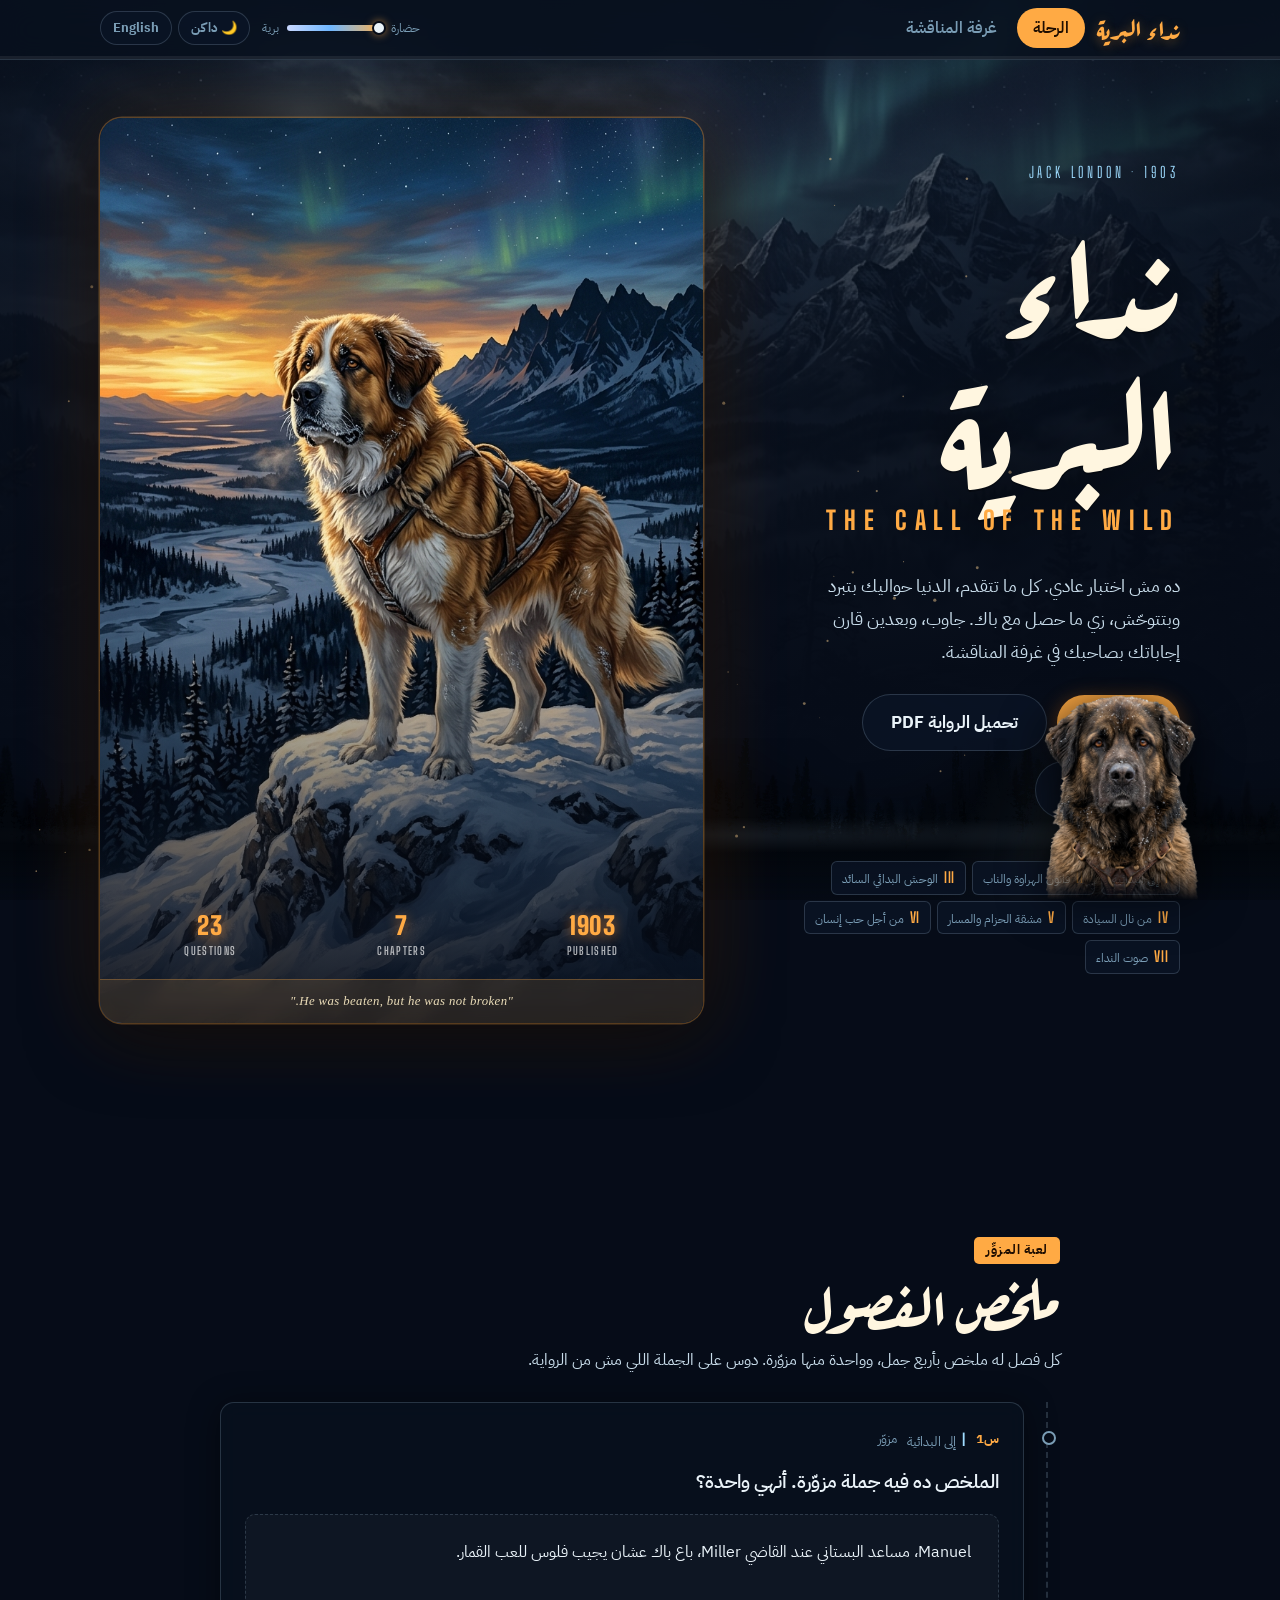
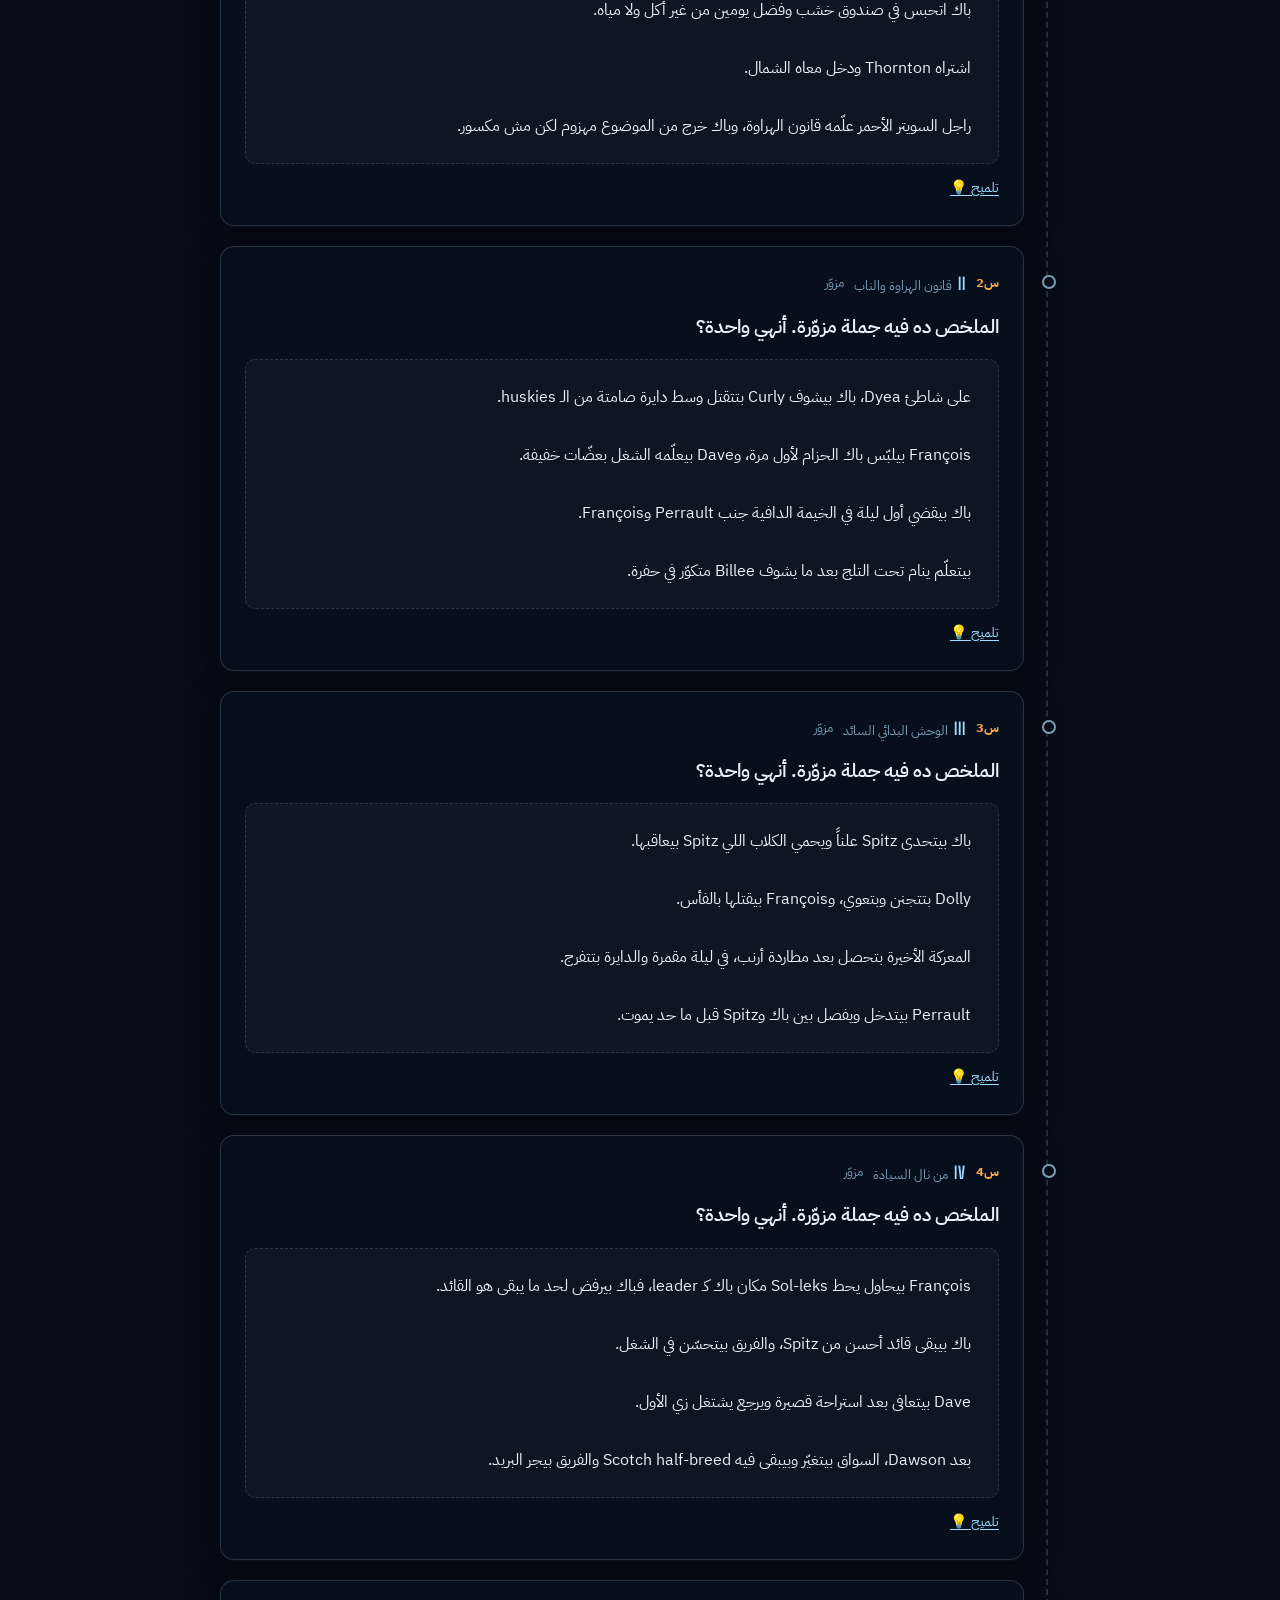
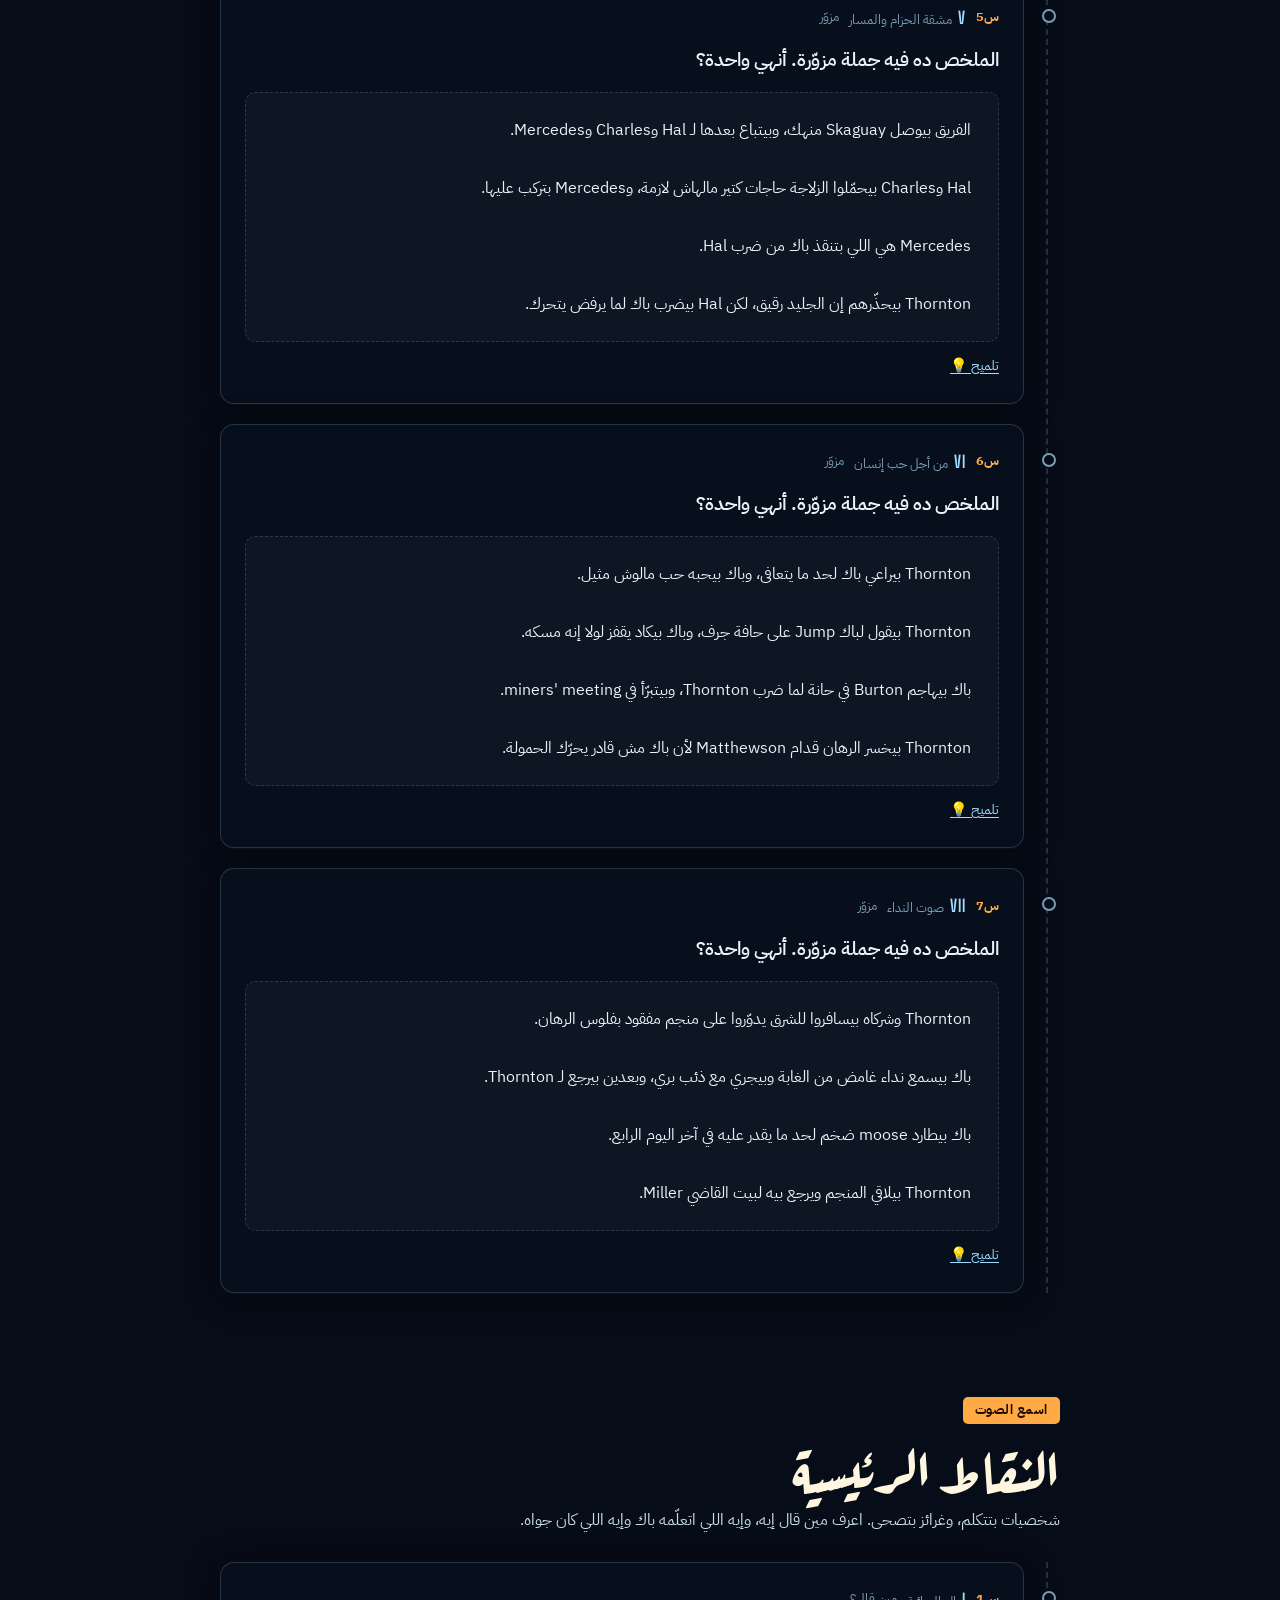
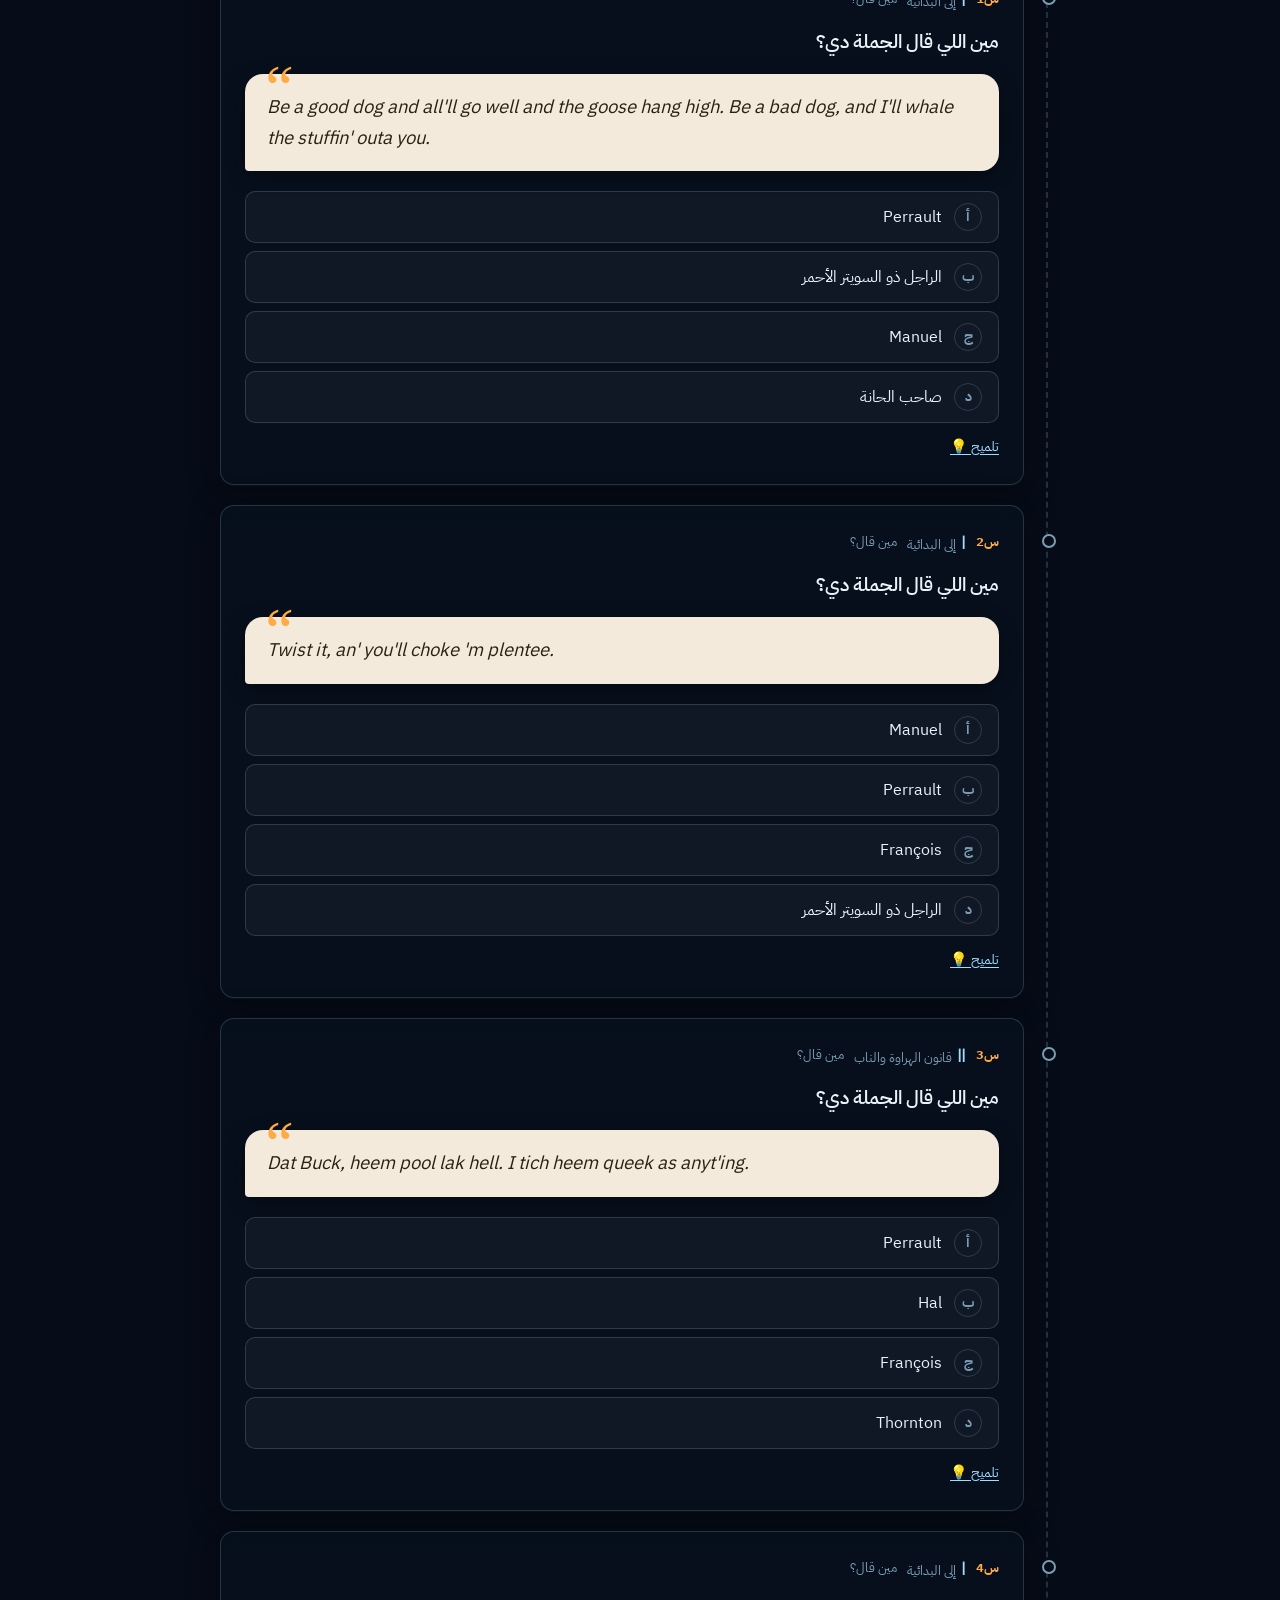
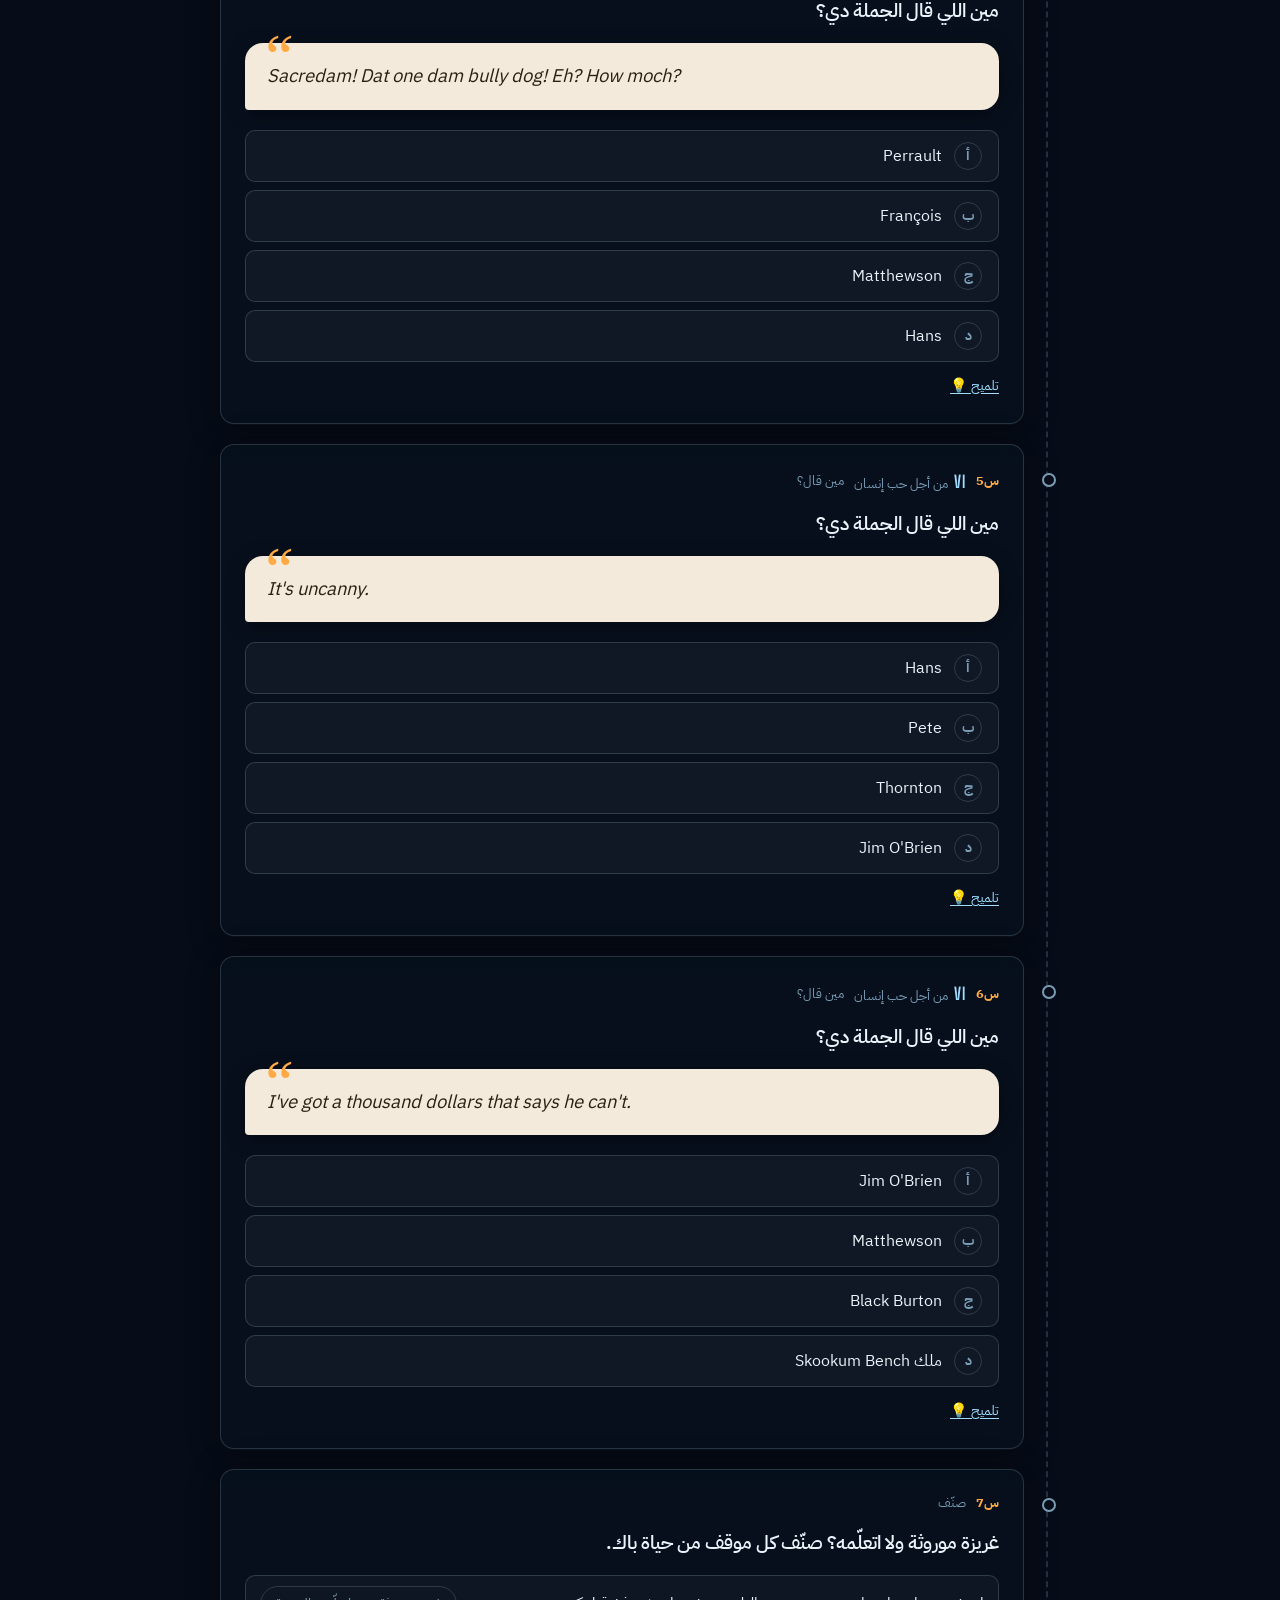
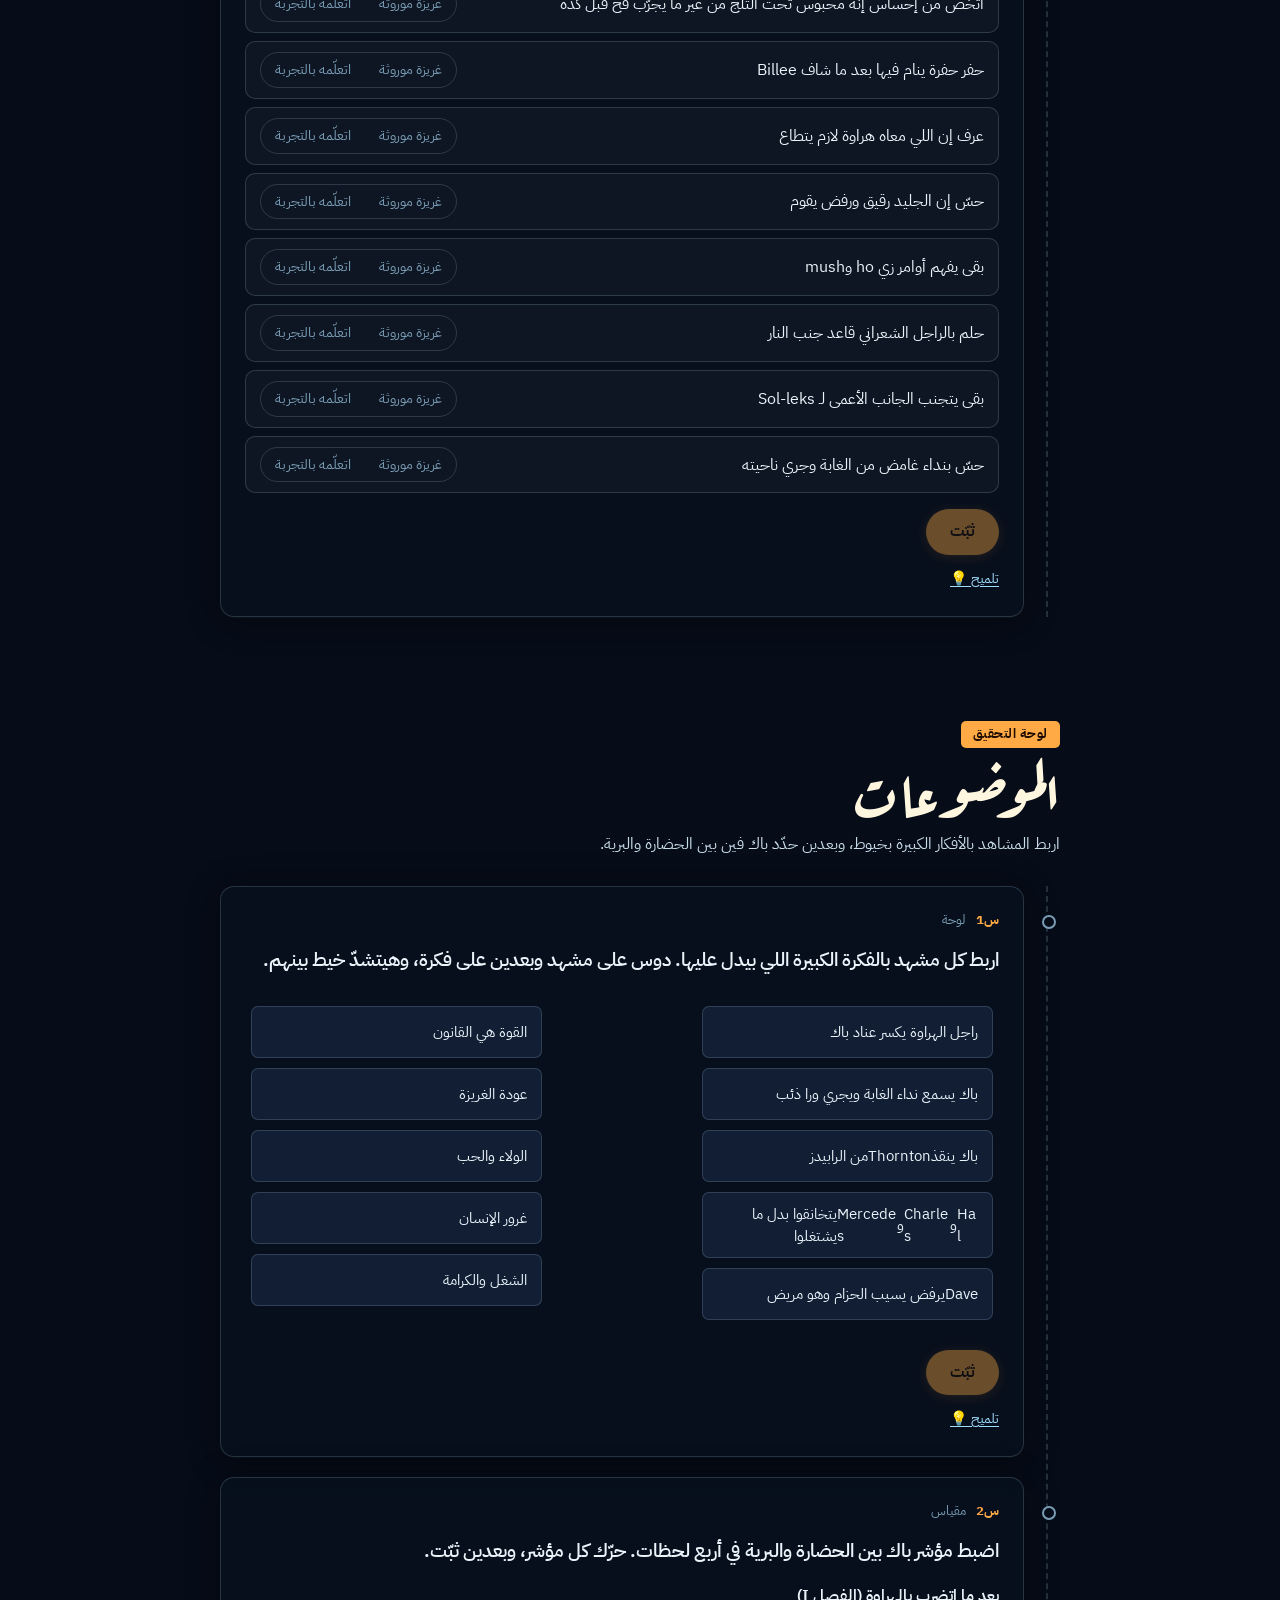
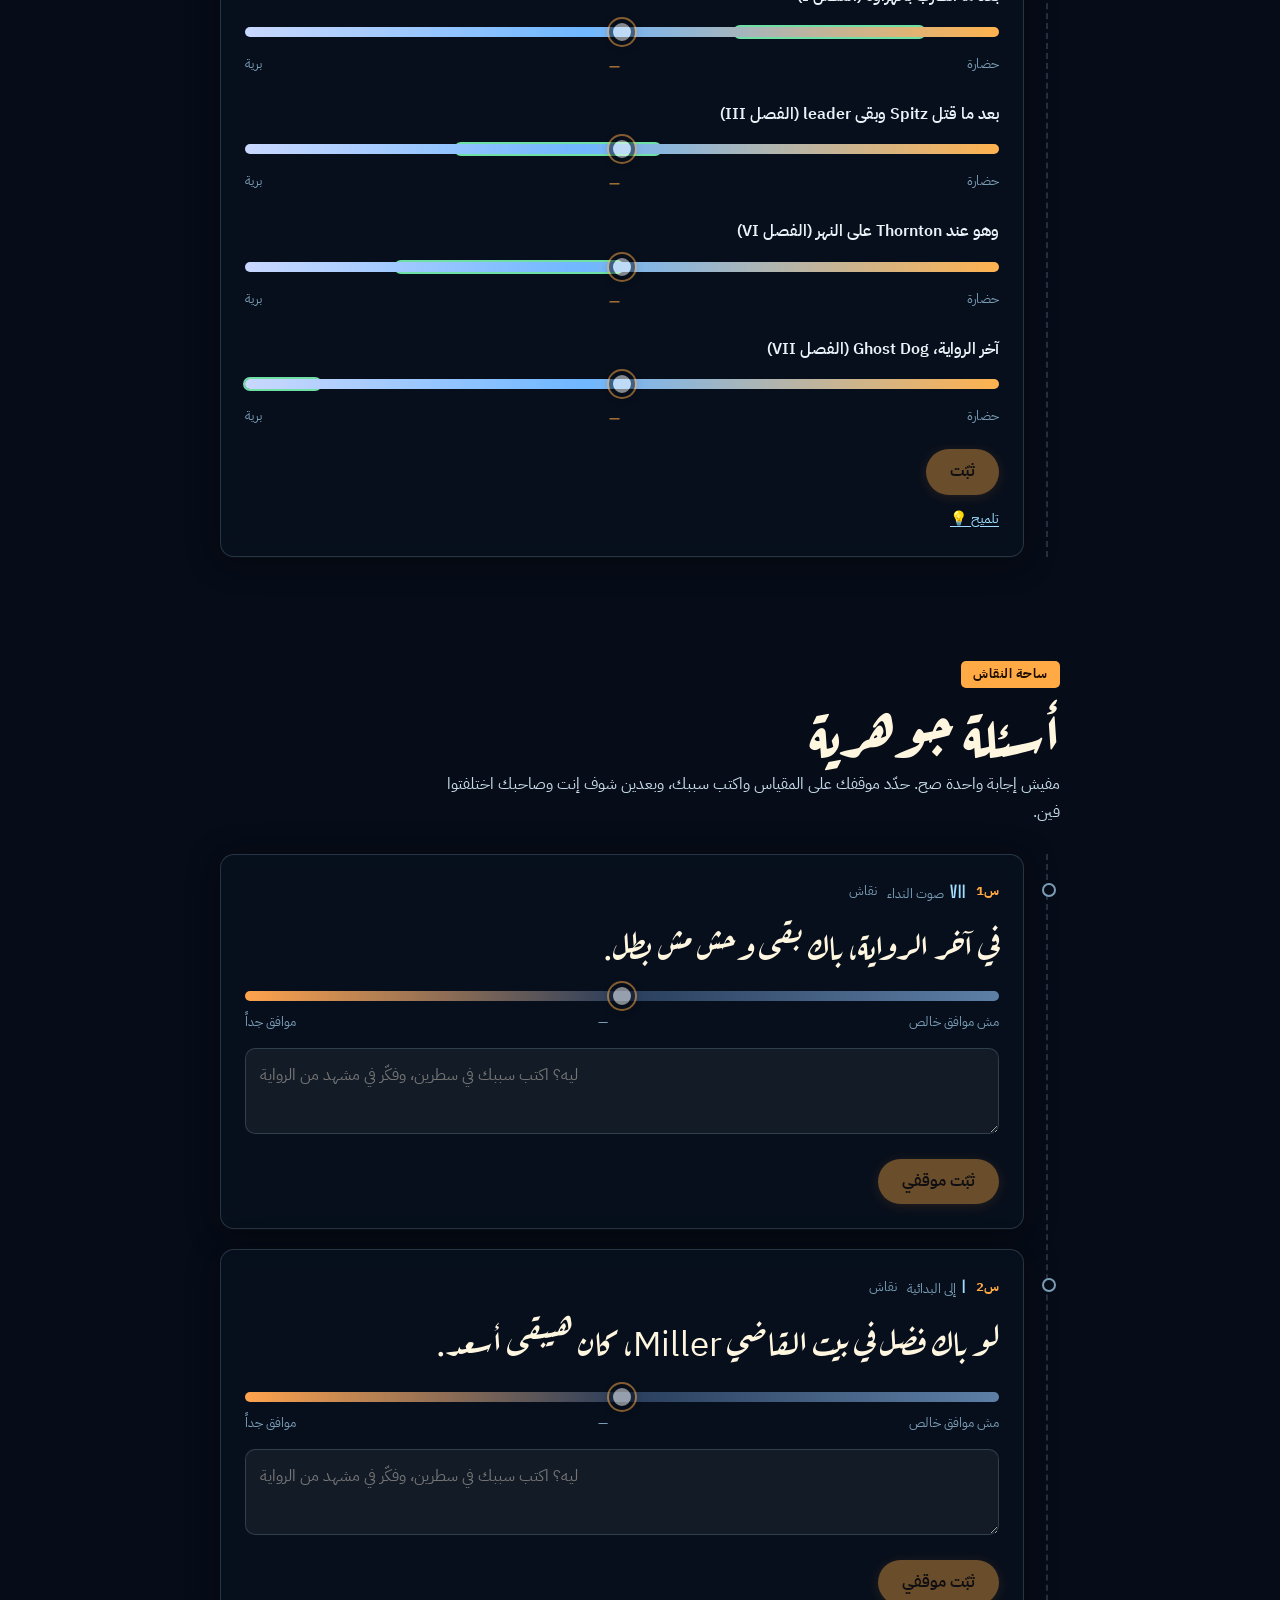
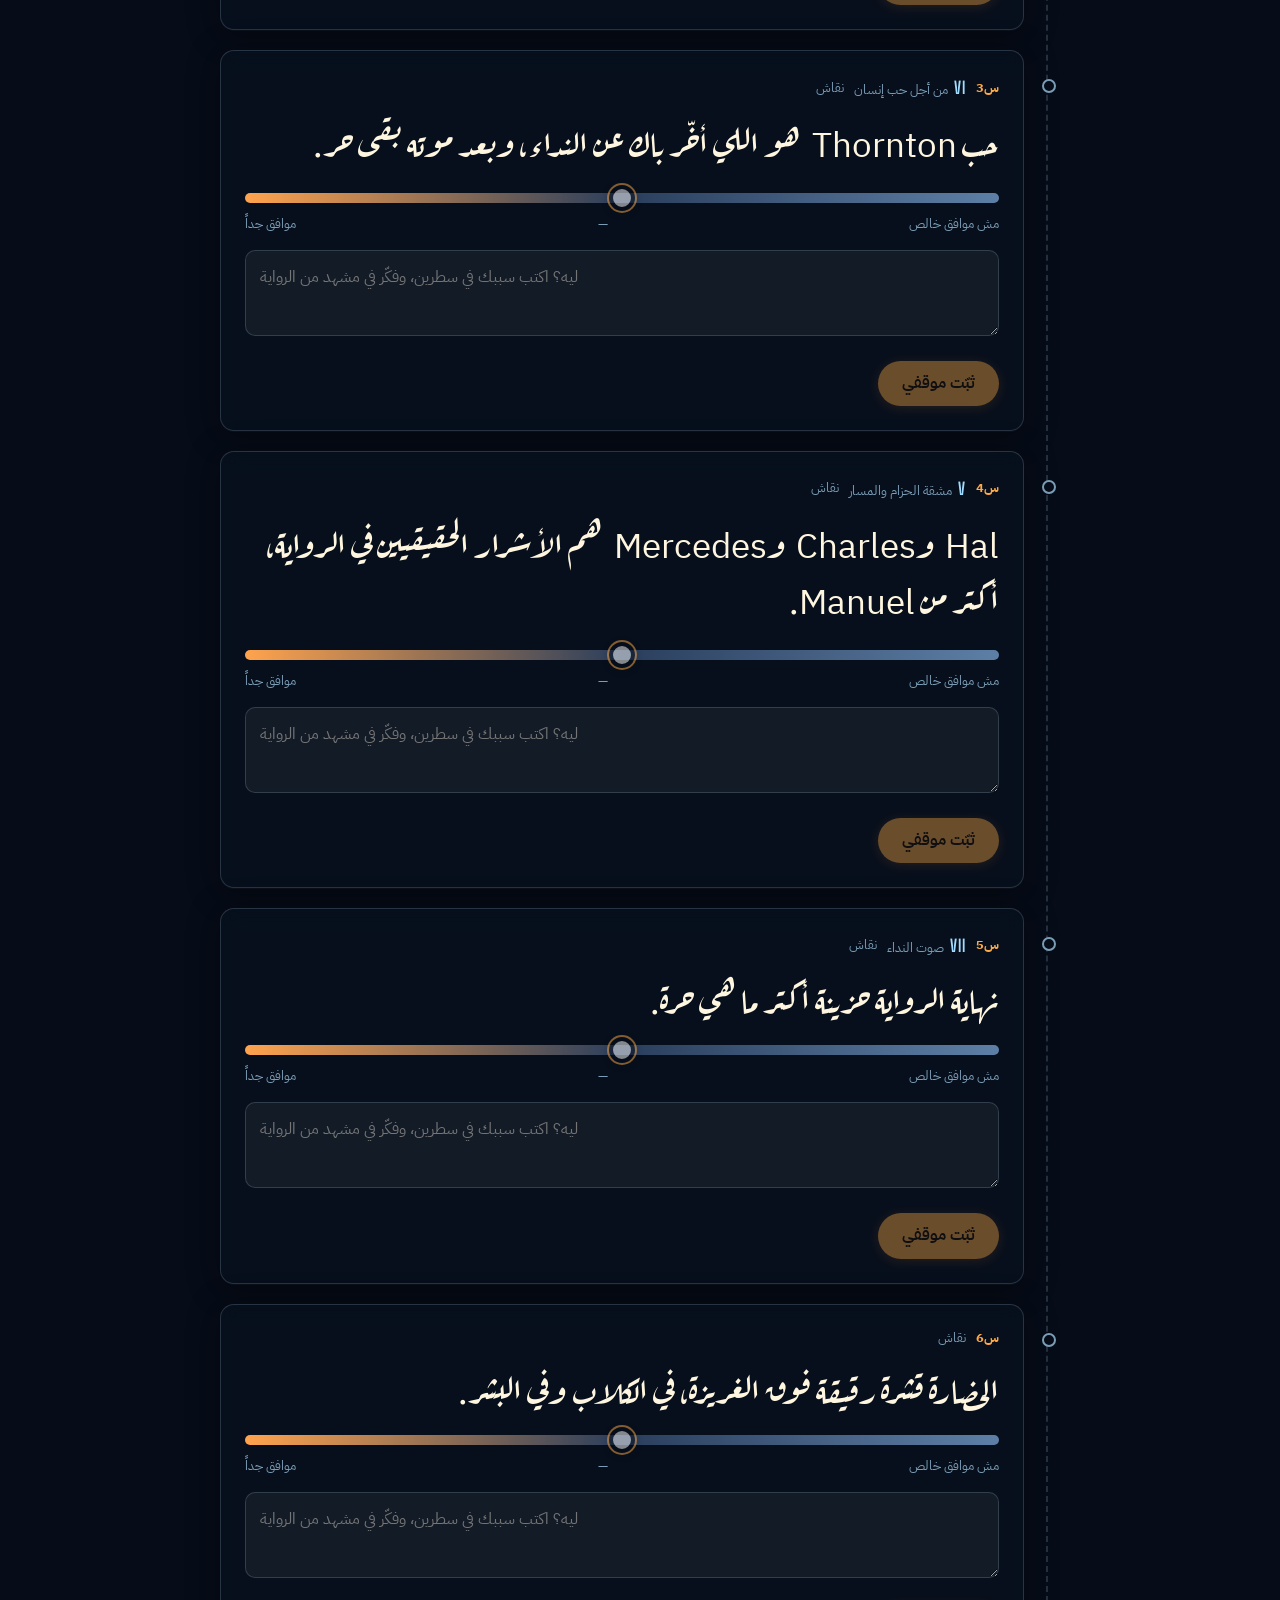
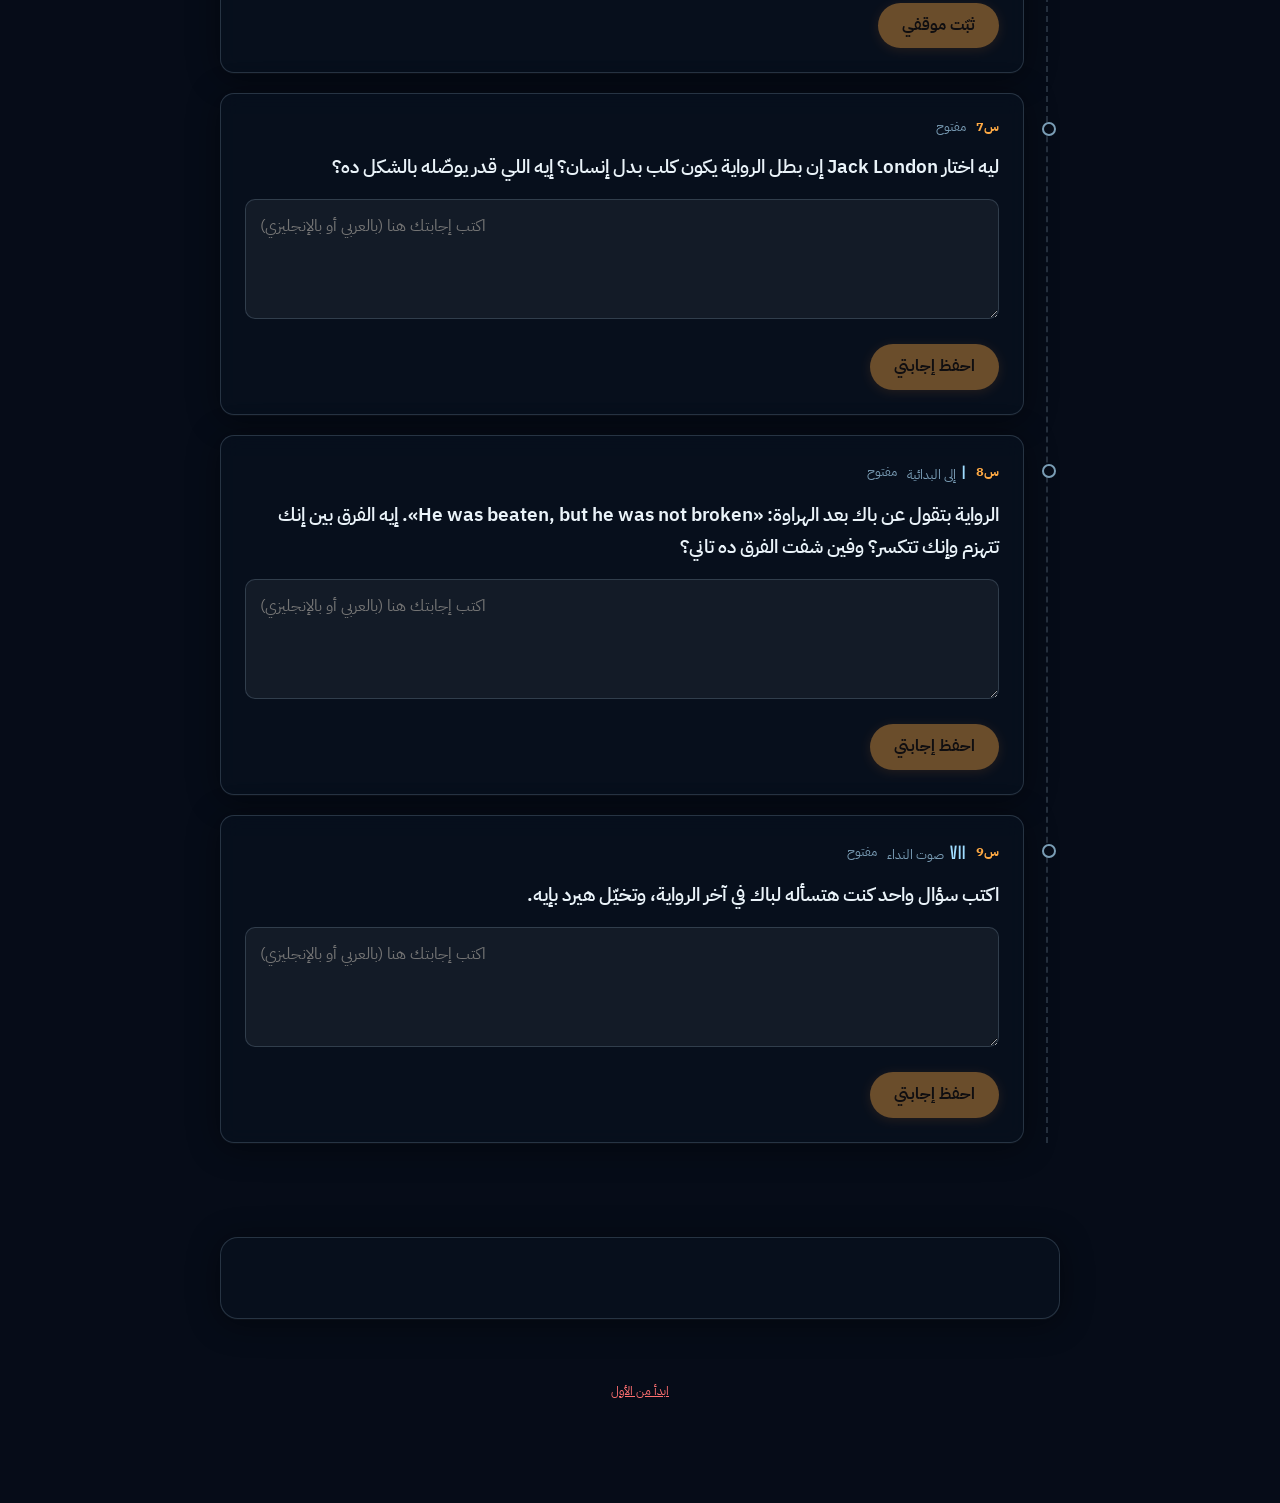
==== commit de26cf42: "Slow down tree sway speed, enlarge dog picture, and fix dog with trees at bottom" ====
--- a/index.html
+++ b/index.html
@@ -91,6 +91,11 @@
 
   <!-- Bottom seamless blend -->
   <div class="forest-blend"></div>
+</div>
+
+<!-- Photorealistic isolated Buck the dog fixed at bottom with the treeline -->
+<div class="wolf-lurker" id="wolf-lurker" title="باك — كلب الشمال المخلص">
+  <img src="assets/buck-isolated.png?v=11" alt="Buck the dog" class="wolf-img" loading="eager">
 </div>
 
 <!-- ============================================================
@@ -176,11 +181,6 @@
         </div>
 
       </div><!-- /.hero-grid -->
-
-      <!-- Clean isolated cutout of Buck the dog resting at the treeline -->
-      <div class="wolf-lurker" id="wolf-lurker" title="باك — كلب الشمال المخلص">
-        <img src="assets/buck-isolated.png?v=9" alt="Buck the dog" class="wolf-img" loading="eager">
-      </div>
     </div>
 
     <!-- Question cards injected here -->
--- a/css/style.css
+++ b/css/style.css
@@ -628,7 +628,7 @@
   background-position: -120px bottom;
   opacity: 0.42;
   filter: blur(1.5px) brightness(0.7);
-  animation: tree-sway-distant 14s ease-in-out infinite alternate;
+  animation: tree-sway-distant 28s ease-in-out infinite alternate;
   transform: translateX(calc(var(--tree-lean, 0px) * 0.35)) skewX(calc(var(--tree-skew, 0deg) * 0.35));
 }
 
@@ -640,7 +640,7 @@
   background-position: 180px bottom;
   opacity: 0.72;
   filter: brightness(0.85) blur(0.4px);
-  animation: tree-sway-mid 9.5s ease-in-out infinite alternate-reverse;
+  animation: tree-sway-mid 20s ease-in-out infinite alternate-reverse;
   transform: translateX(calc(var(--tree-lean, 0px) * 0.65)) skewX(calc(var(--tree-skew, 0deg) * 0.65));
 }
 
@@ -652,7 +652,7 @@
   background-position: 0 bottom;
   opacity: 0.98;
   filter: drop-shadow(0 -8px 22px rgba(0,0,0,0.65));
-  animation: tree-sway-foreground 6.2s ease-in-out infinite alternate;
+  animation: tree-sway-foreground 14.5s ease-in-out infinite alternate;
   transform: translateX(var(--tree-lean, 0px)) skewX(var(--tree-skew, 0deg));
 }
 
@@ -669,21 +669,21 @@
   opacity: 0.25;
 }
 
-/* Pure Horizontal Left/Right sway (يمين و شمال بدون حركة عمودية) */
+/* Pure Horizontal Left/Right sway (هادئ وجميل وبطيء) */
 @keyframes tree-sway-foreground {
-  0%   { transform: translateX(-18px) skewX(-1.3deg); }
-  50%  { transform: translateX(18px) skewX(1.3deg); }
-  100% { transform: translateX(-18px) skewX(-1.3deg); }
+  0%   { transform: translateX(-11px) skewX(-0.75deg); }
+  50%  { transform: translateX(11px) skewX(0.75deg); }
+  100% { transform: translateX(-11px) skewX(-0.75deg); }
 }
 @keyframes tree-sway-mid {
-  0%   { transform: translateX(14px) skewX(1.0deg); }
-  50%  { transform: translateX(-14px) skewX(-1.0deg); }
-  100% { transform: translateX(14px) skewX(1.0deg); }
+  0%   { transform: translateX(8px) skewX(0.5deg); }
+  50%  { transform: translateX(-8px) skewX(-0.5deg); }
+  100% { transform: translateX(8px) skewX(0.5deg); }
 }
 @keyframes tree-sway-distant {
-  0%   { transform: translateX(-9px) skewX(-0.5deg); }
-  50%  { transform: translateX(9px) skewX(0.5deg); }
-  100% { transform: translateX(-9px) skewX(-0.5deg); }
+  0%   { transform: translateX(-5px) skewX(-0.3deg); }
+  50%  { transform: translateX(5px) skewX(0.3deg); }
+  100% { transform: translateX(-5px) skewX(-0.3deg); }
 }
 
 /* Volumetric rays */
@@ -754,31 +754,28 @@
 }
 
 /* ============================================================
-   PHOTOREALISTIC BUCK THE DOG (CLEAN ISOLATED CUTOUT)
+   PHOTOREALISTIC BUCK THE DOG (FIXED WITH TREES, ENLARGED)
    ============================================================ */
 .wolf-lurker {
-  position: absolute;
+  position: fixed;
   bottom: 0;
-  inset-inline-start: clamp(2%, 5vw, 8%);
-  width: clamp(150px, 15vw, 210px);
-  max-height: 210px;
+  inset-inline-start: clamp(20px, 4vw, 75px);
+  width: clamp(210px, 17vw, 275px);
+  max-height: 275px;
   aspect-ratio: 1 / 1;
   pointer-events: auto;
   z-index: 4;
-  transition: transform 0.4s cubic-bezier(0.2, 0.8, 0.3, 1);
+  transition: transform 0.4s cubic-bezier(0.2, 0.8, 0.3, 1), opacity 0.35s ease;
 }
 .wolf-lurker:hover {
-  transform: translateY(-4px) scale(1.03);
-}
-
-@media (max-width: 768px) {
+  transform: translateY(-6px) scale(1.03);
+}
+
+@media (max-width: 900px) {
   .wolf-lurker {
-    position: relative;
-    margin: 24px auto 0;
-    inset-inline-start: auto;
-    bottom: auto;
-    width: 170px;
-    max-height: 170px;
+    width: clamp(140px, 18vw, 190px);
+    max-height: 190px;
+    inset-inline-start: 12px;
   }
 }
 
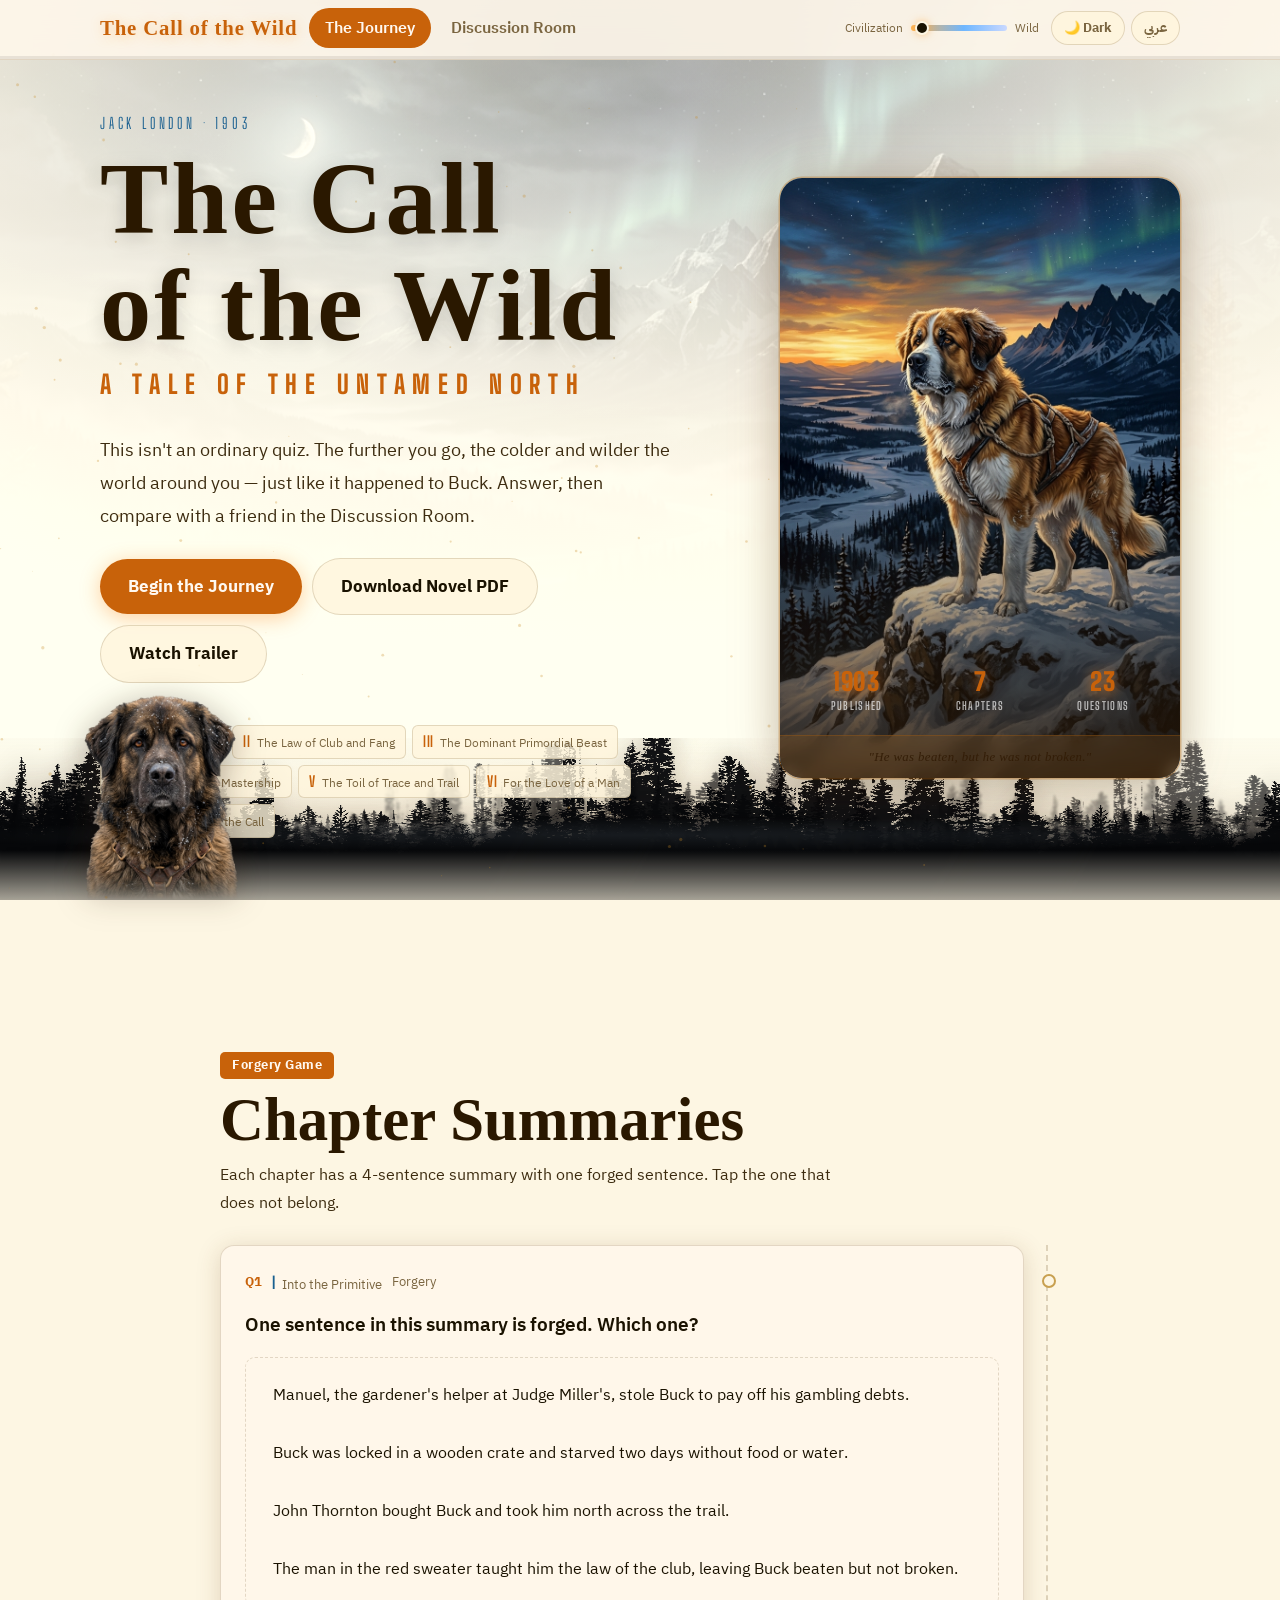
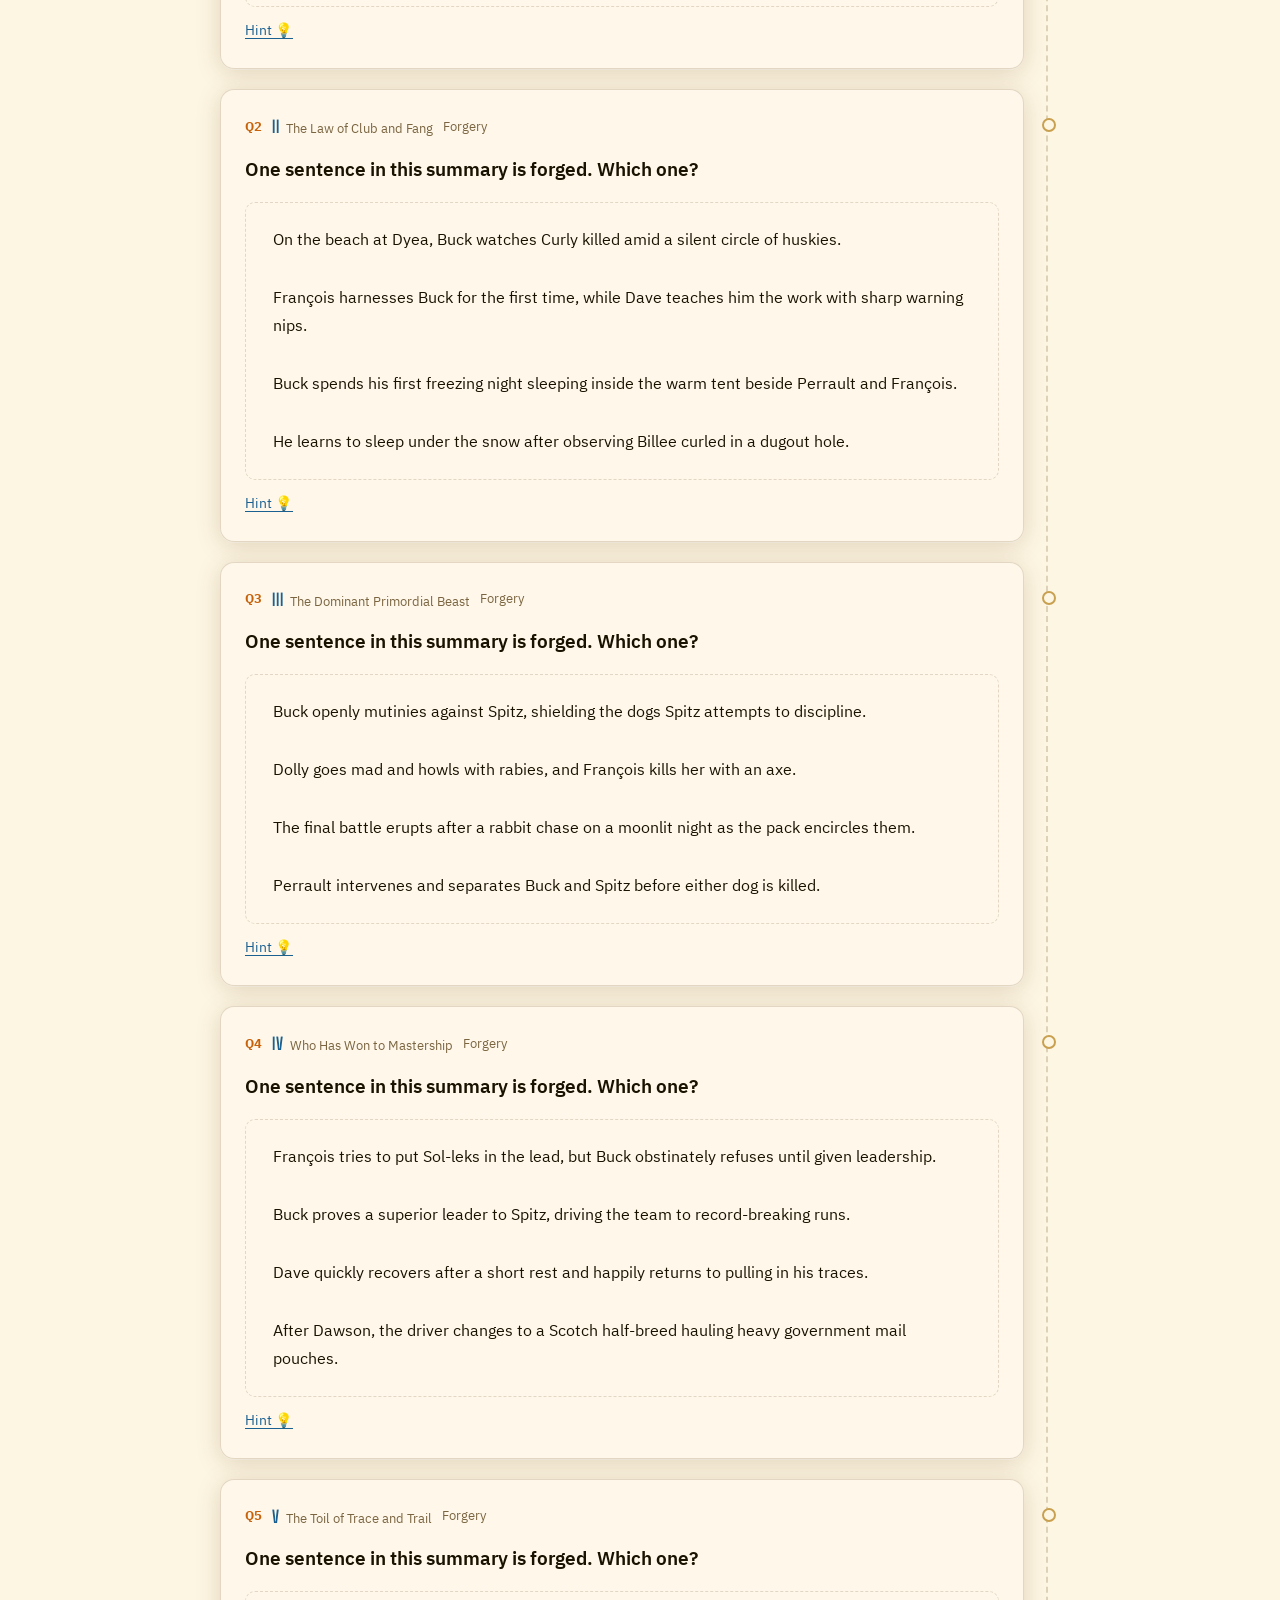
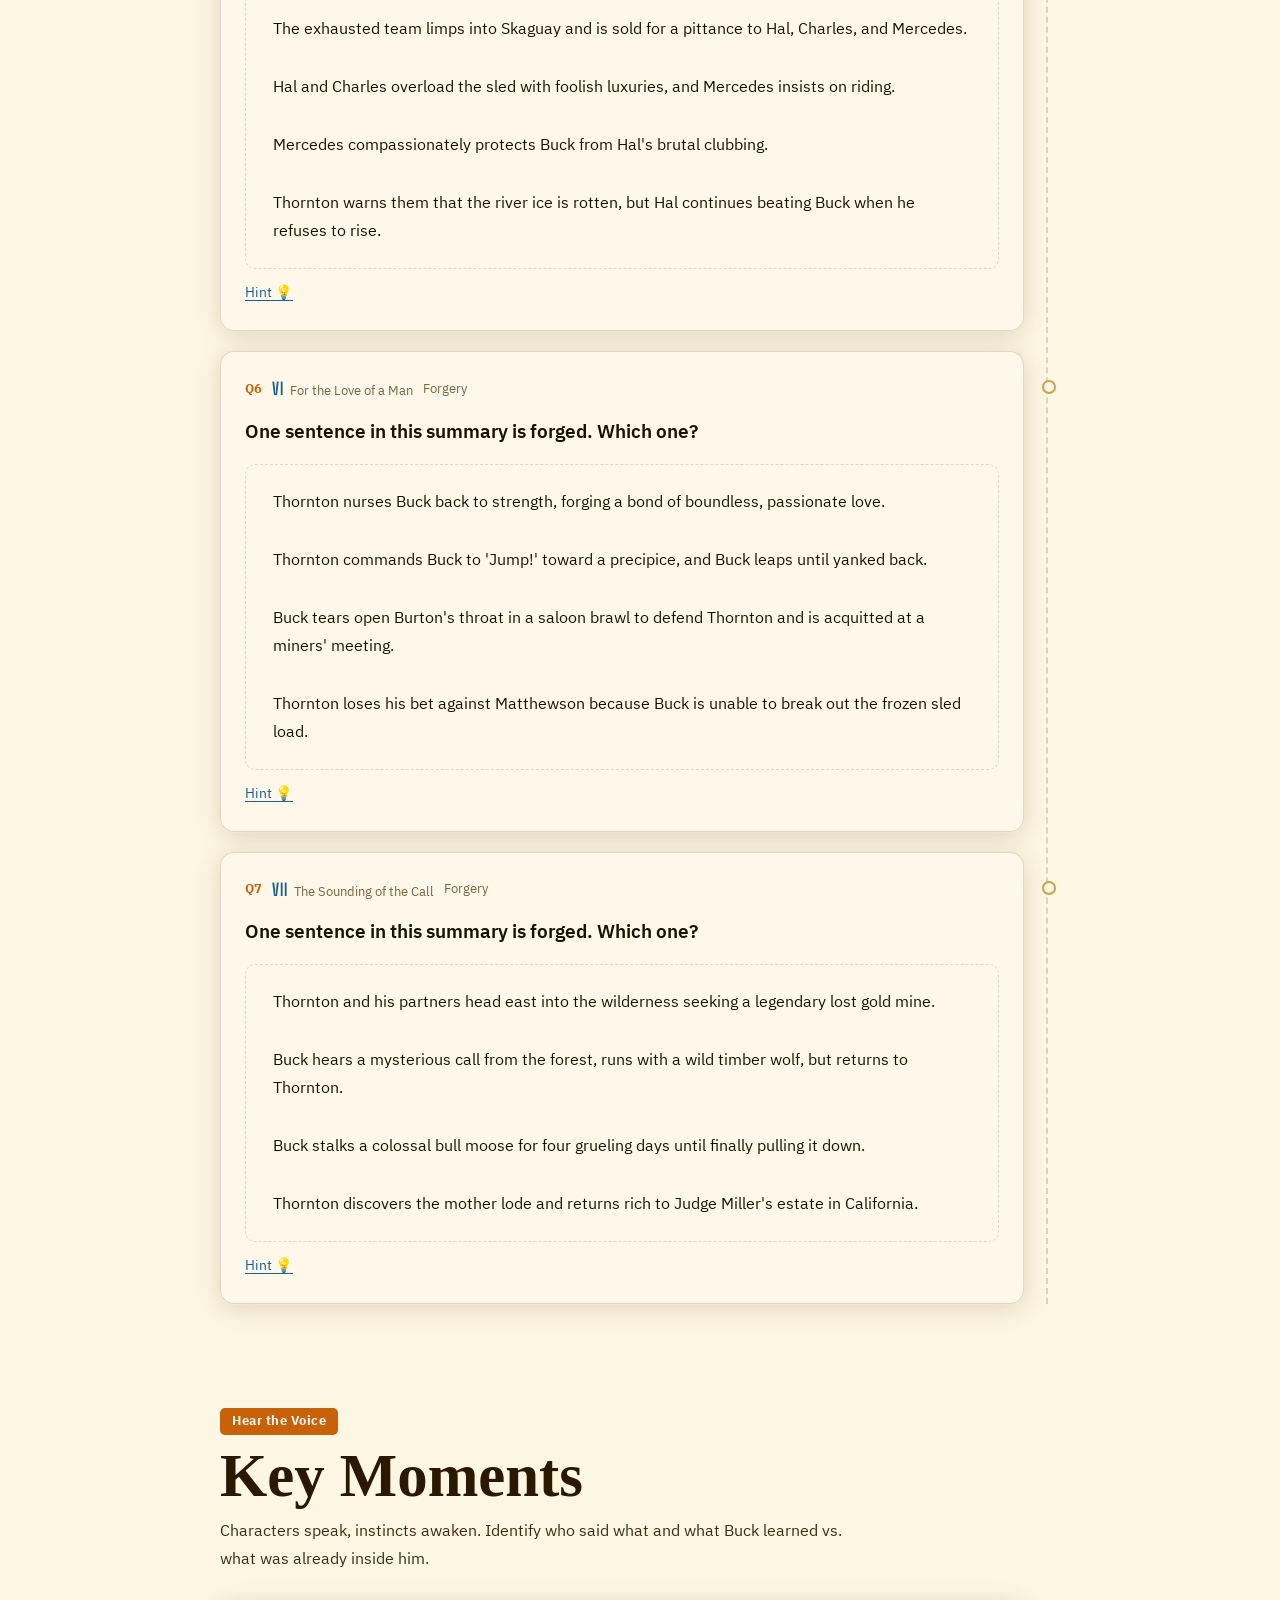
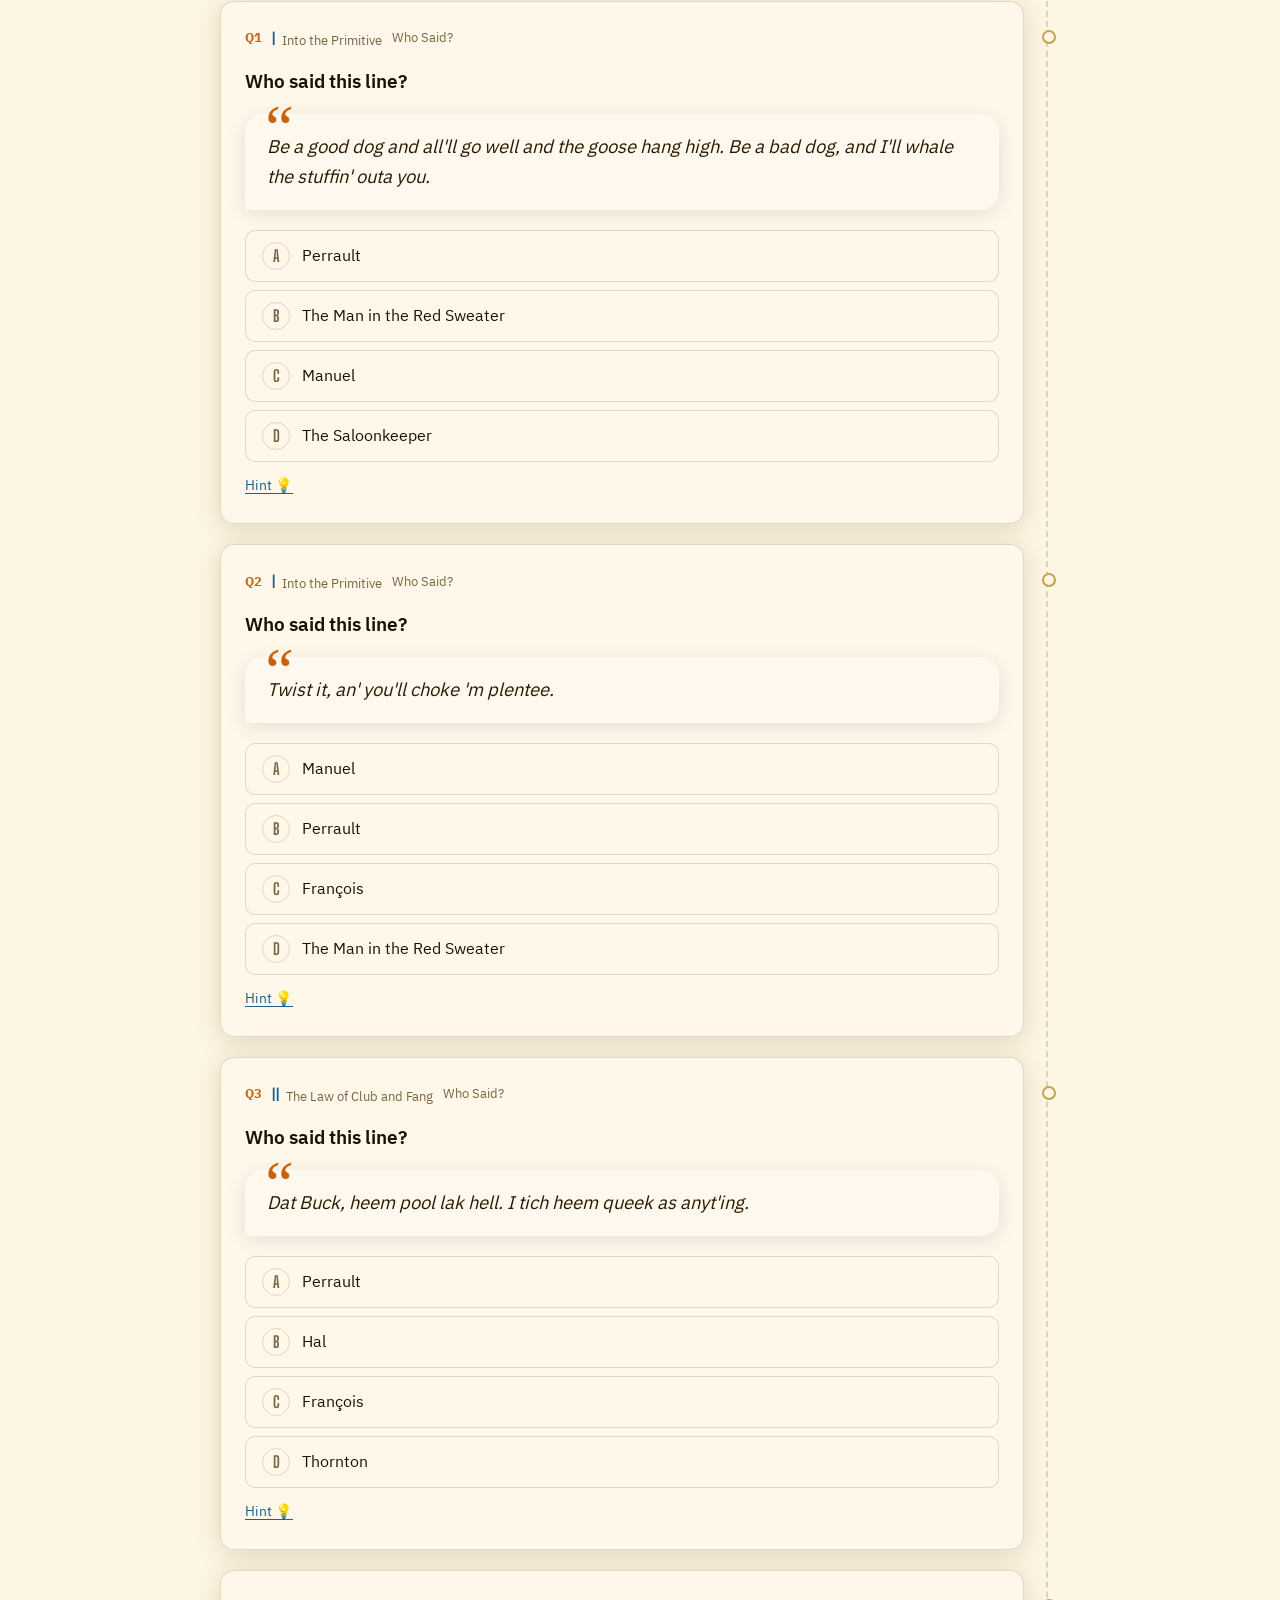
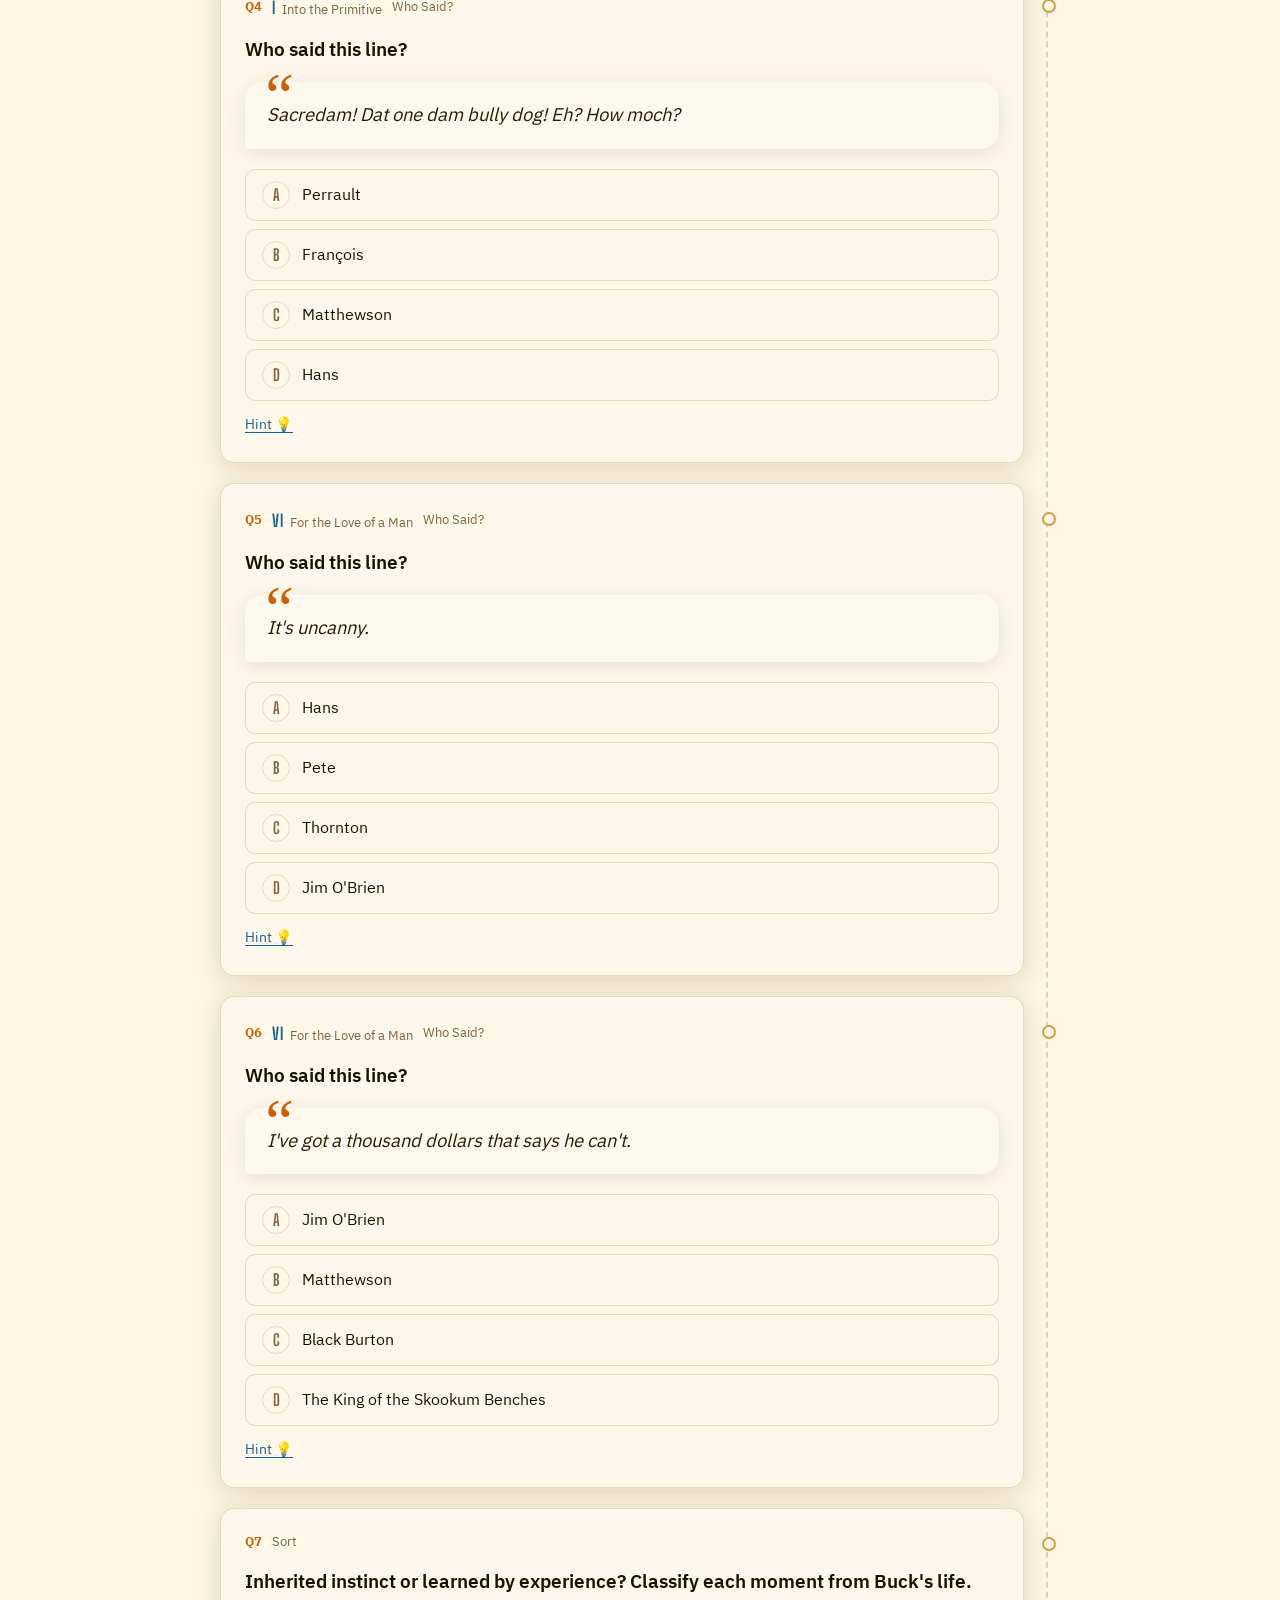
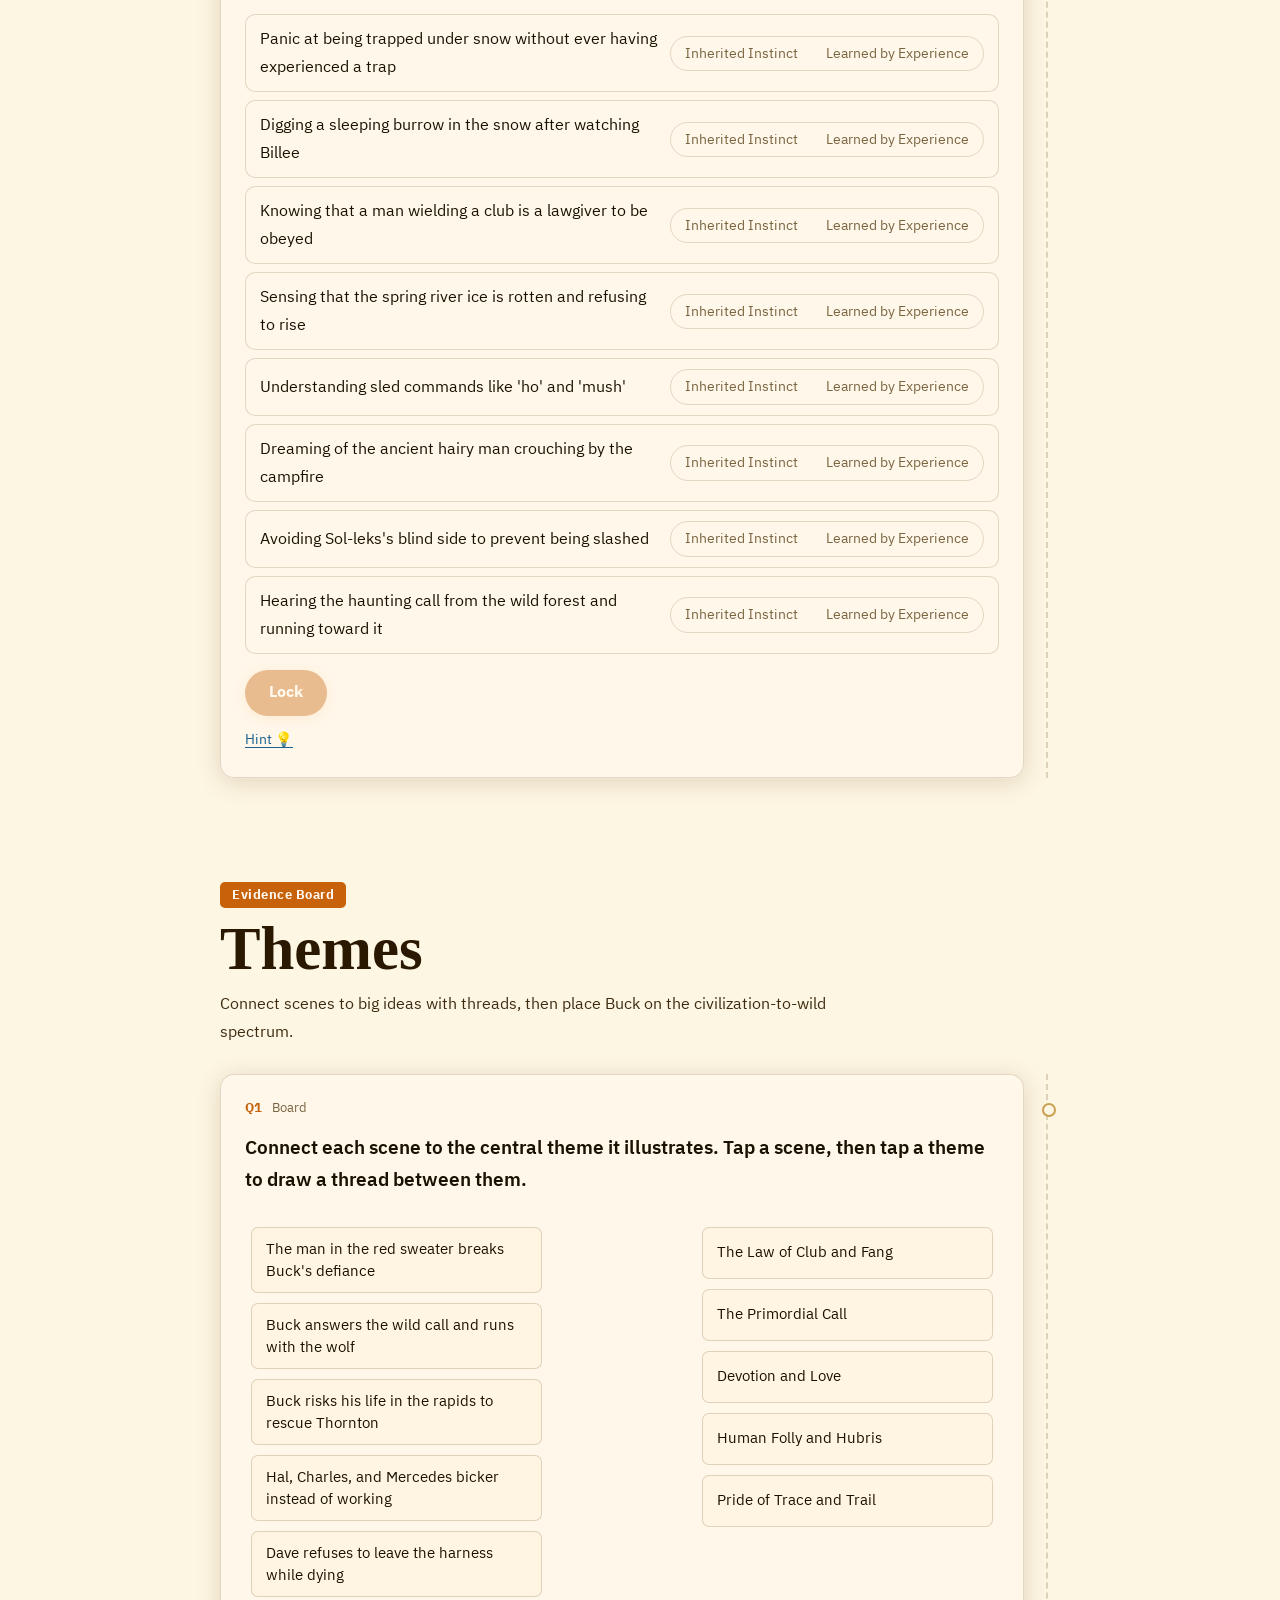
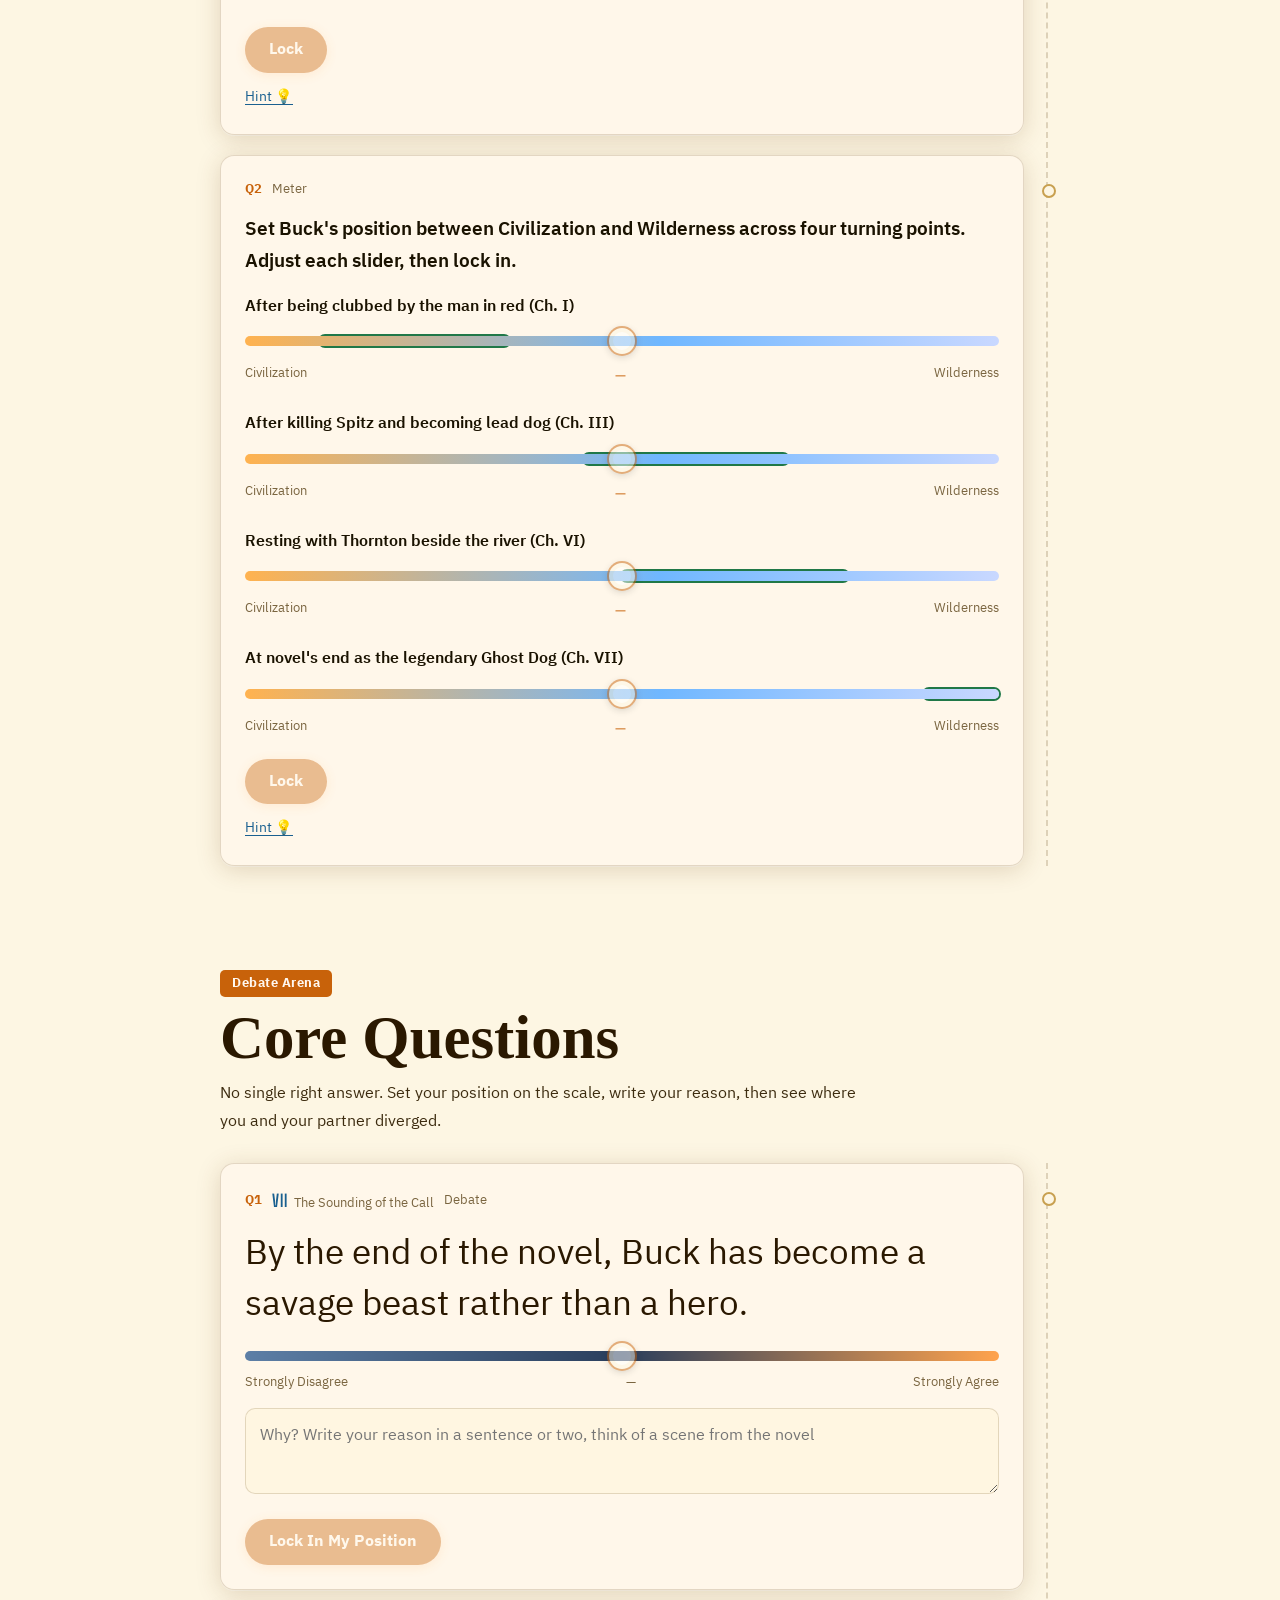
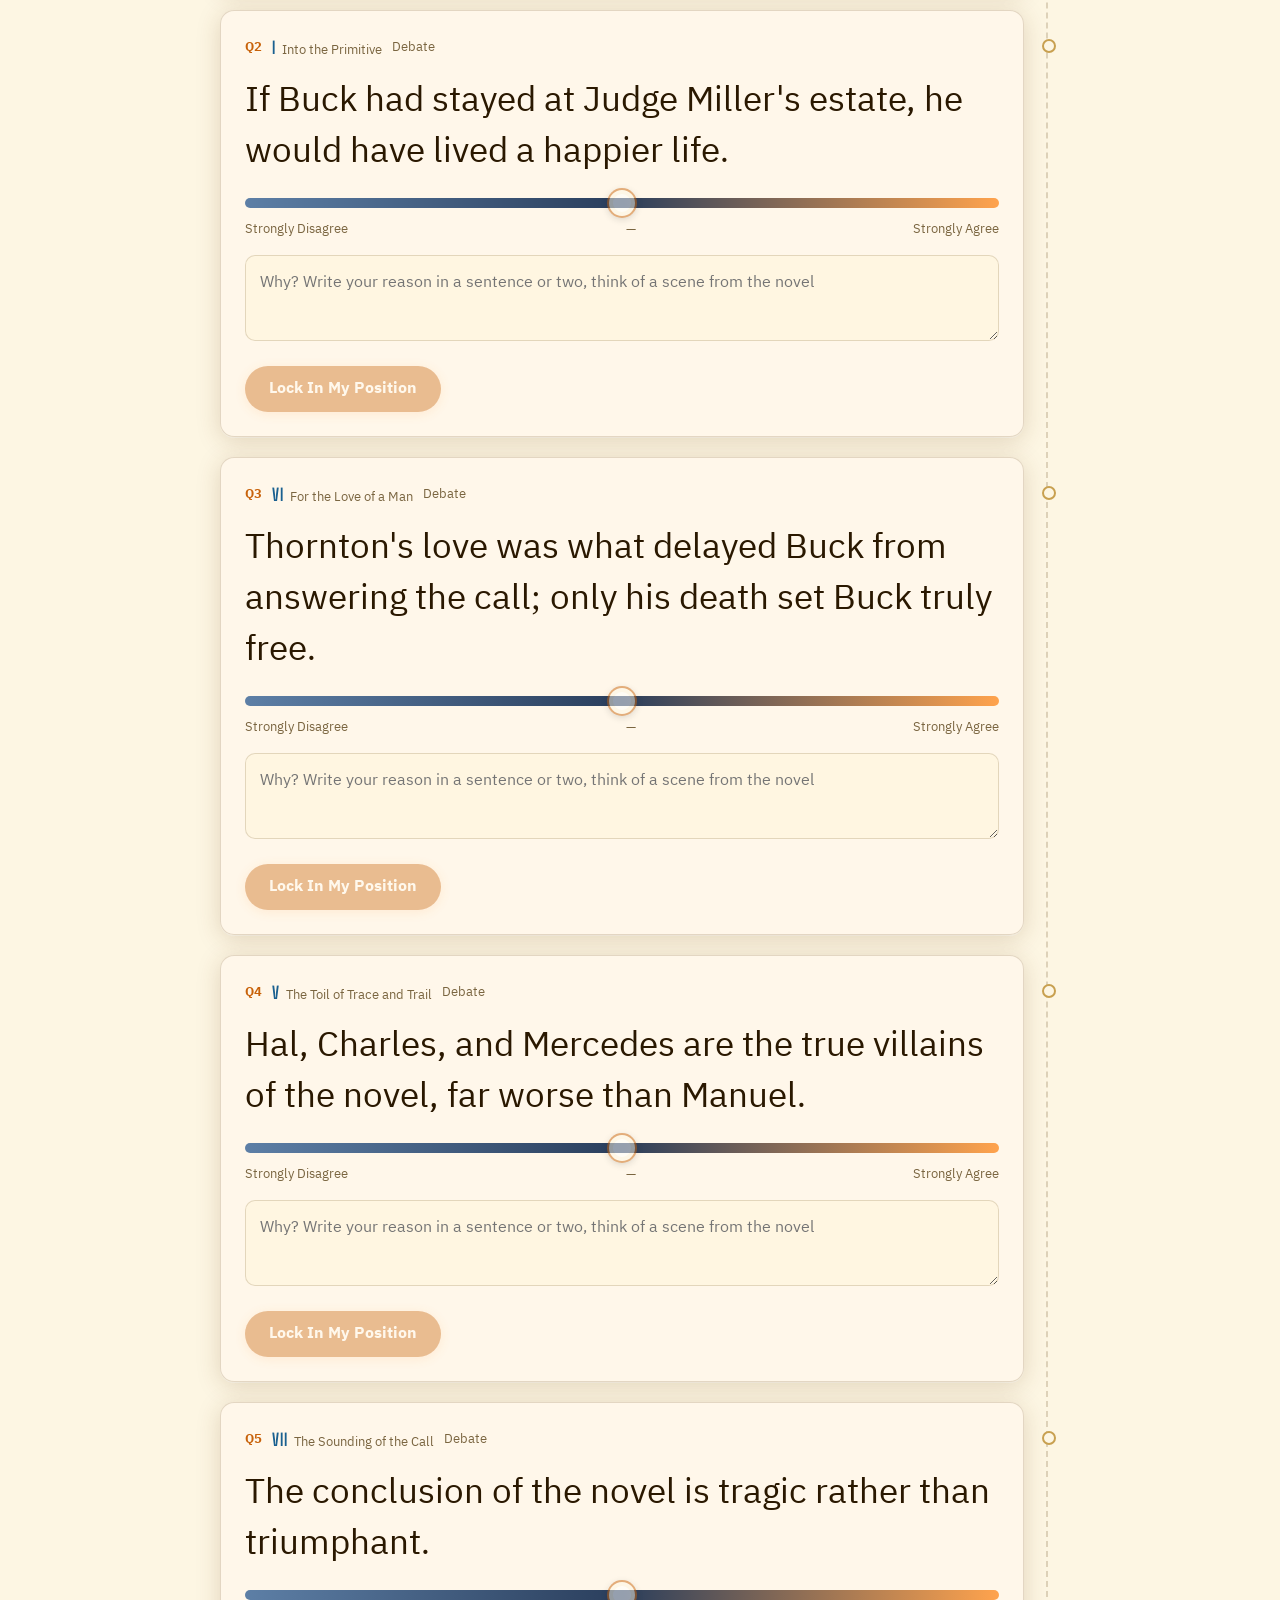
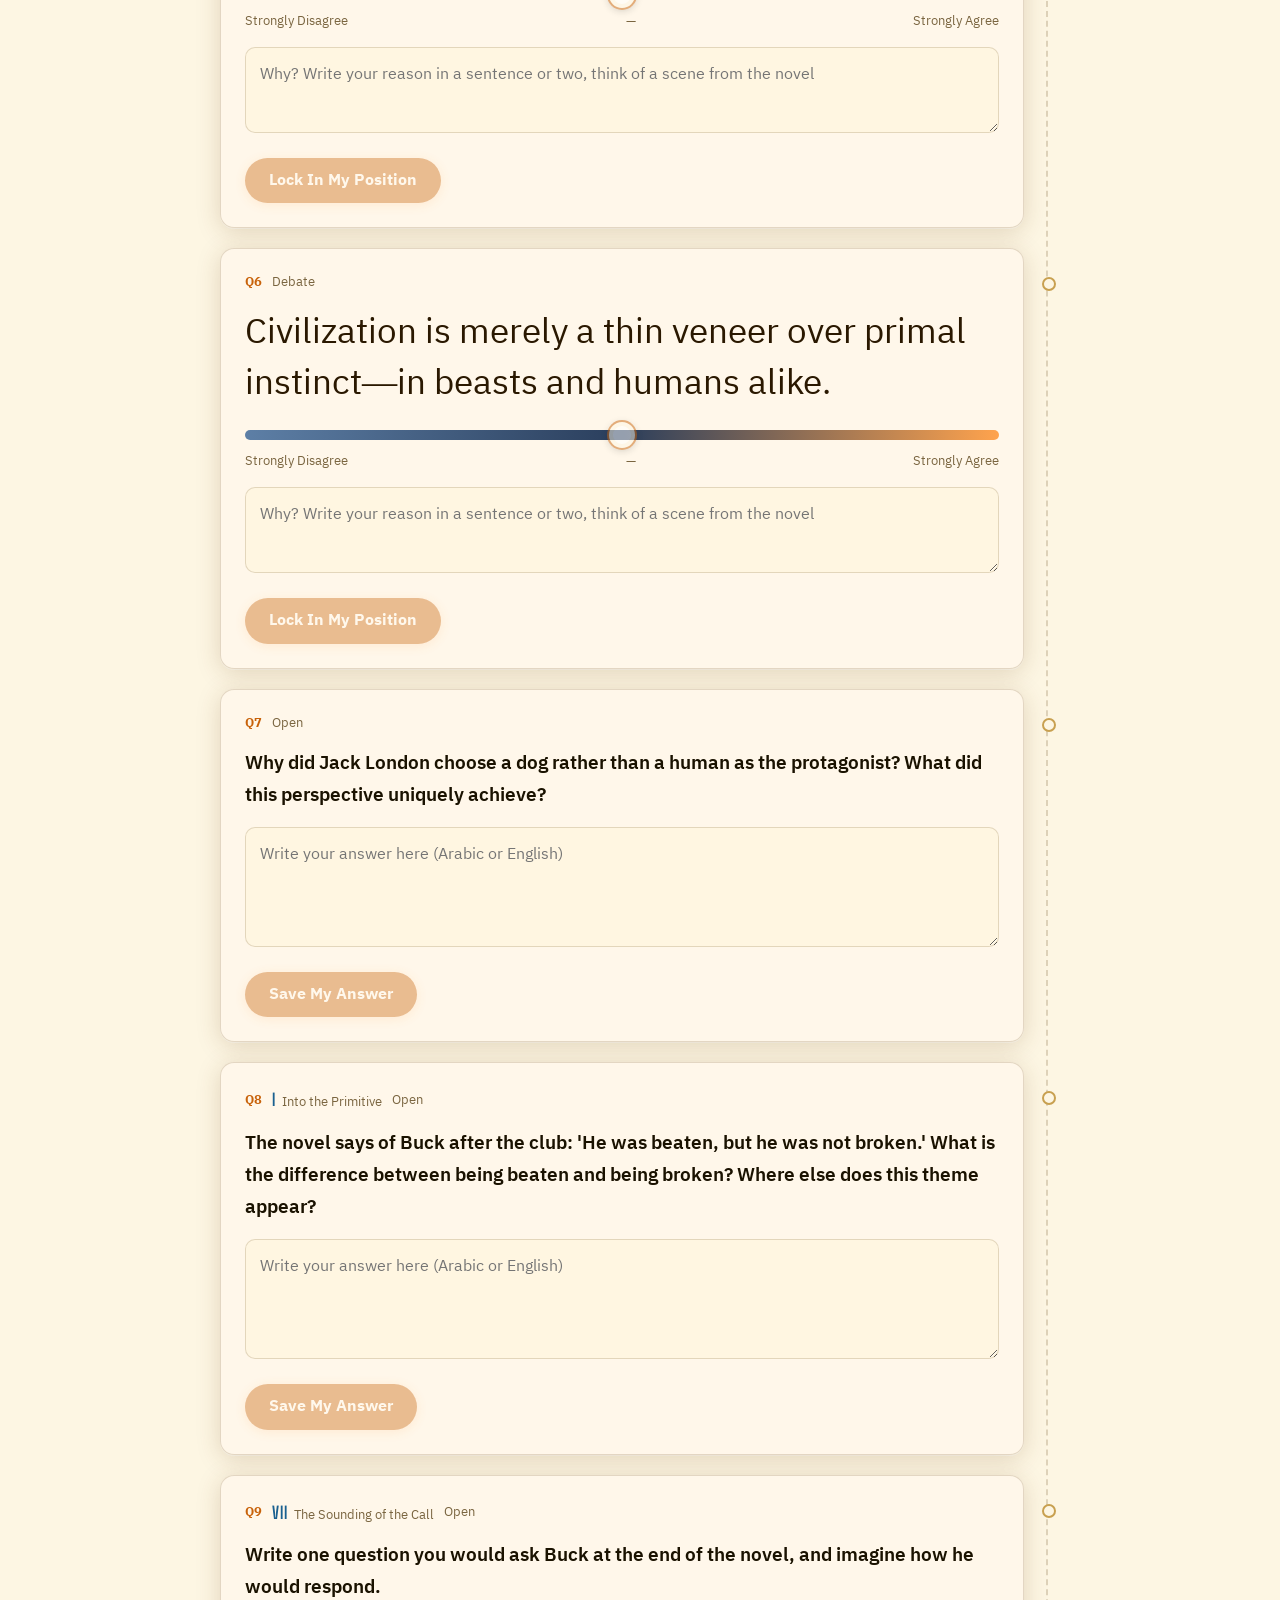
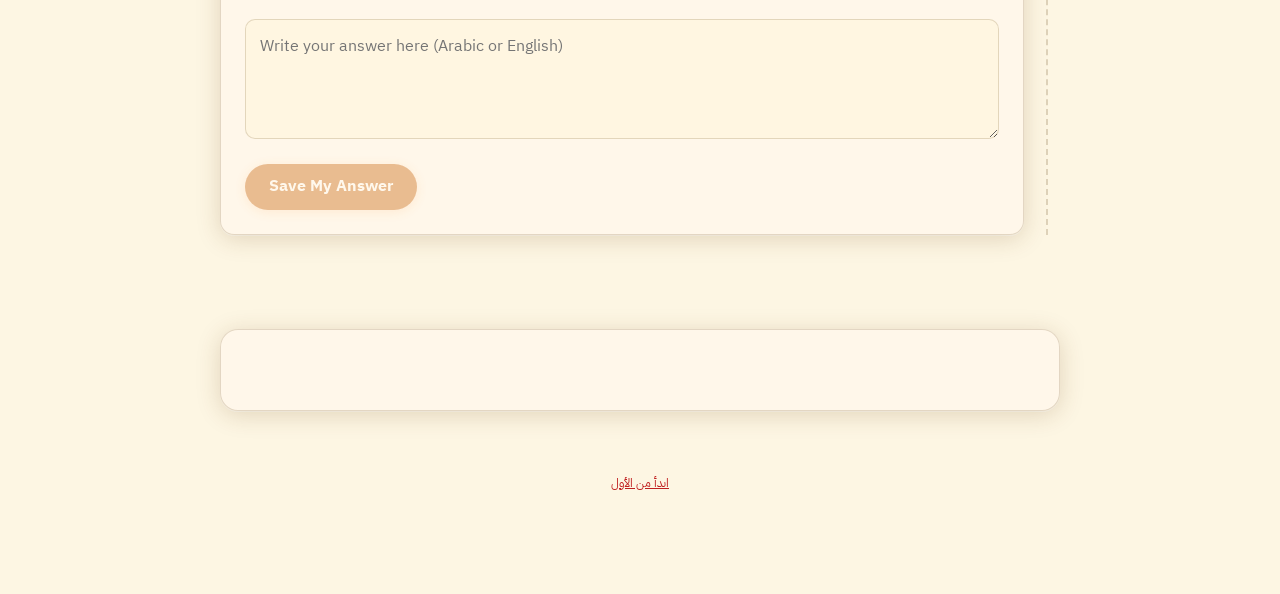
==== commit 482eda7a: "Set default to light mode and English, add slow continuous 1-direction pine forest drift, and enhanc" ====
--- a/index.html
+++ b/index.html
@@ -1,5 +1,5 @@
 <!DOCTYPE html>
-<html lang="ar" dir="rtl" data-theme="dark" data-lang="ar">
+<html lang="en" dir="ltr" data-theme="light" data-lang="en">
 <head>
   <meta charset="UTF-8">
   <meta name="viewport" content="width=device-width, initial-scale=1, viewport-fit=cover">
@@ -8,7 +8,7 @@
   <title>The Call of the Wild</title>
   <meta name="description" content="An interactive literary journey through Jack London's The Call of the Wild. Explore Buck's transformation between civilization and the wild across 7 chapters.">
   <meta name="author" content="Jack London / Mohamed Elsayid">
-  <meta name="theme-color" content="#060c18">
+  <meta name="theme-color" content="#fdf6e3">
   <link rel="canonical" href="https://tefamsl.github.io/the-call-of-the-wild/">
 
   <!-- Favicon & Touch Icons -->
@@ -71,19 +71,22 @@
   <!-- Ambient twilight backlight -->
   <div class="forest-backlight"></div>
 
-  <!-- Layer 1: Distant misty pine treeline (slow horizontal breeze sway) -->
+  <!-- Soft horizon backlight for crisp dark mode visibility -->
+  <div class="forest-horizon-glow"></div>
+
+  <!-- Layer 1: Distant misty pine treeline (continuous slow 1-direction drift) -->
   <div class="forest-layer forest-distant"></div>
 
   <!-- Layer 2: Rolling valley mist -->
   <div class="forest-mist forest-mist-a"></div>
 
-  <!-- Layer 3: Mid-depth pine treeline (horizontal living sway) -->
+  <!-- Layer 3: Mid-depth pine treeline (continuous 1-direction drift) -->
   <div class="forest-layer forest-mid"></div>
 
   <!-- Volumetric rays filtering through pine needles -->
   <div class="forest-rays"></div>
 
-  <!-- Layer 4: Crisp foreground pine trees (horizontal wind gust sway) -->
+  <!-- Layer 4: Crisp foreground pine trees (continuous 1-direction drift) -->
   <div class="forest-layer forest-main"></div>
 
   <!-- Layer 5: Valley mist in front of tree trunks -->
@@ -94,8 +97,8 @@
 </div>
 
 <!-- Photorealistic isolated Buck the dog fixed at bottom with the treeline -->
-<div class="wolf-lurker" id="wolf-lurker" title="باك — كلب الشمال المخلص">
-  <img src="assets/buck-isolated.png?v=11" alt="Buck the dog" class="wolf-img" loading="eager">
+<div class="wolf-lurker" id="wolf-lurker" title="Buck — The Loyal Dog of the North">
+  <img src="assets/buck-isolated.png?v=12" alt="Buck the dog" class="wolf-img" loading="eager">
 </div>
 
 <!-- ============================================================
@@ -103,19 +106,19 @@
      ============================================================ -->
 <header class="top" role="banner">
   <div class="top-in">
-    <div class="brand" id="brand-el">نداء البرية</div>
-
-    <nav class="tabs" role="tablist" aria-label="أقسام الموقع">
-      <button class="tab" role="tab" id="tab-quest" aria-selected="true"  data-tab="quest">الرحلة</button>
-      <button class="tab" role="tab" id="tab-room"  aria-selected="false" data-tab="room">غرفة المناقشة</button>
-      <button class="tab" role="tab" id="tab-key"   aria-selected="false" data-tab="key" hidden>مفتاح الإجابات</button>
+    <div class="brand" id="brand-el">The Call of the Wild</div>
+
+    <nav class="tabs" role="tablist" aria-label="Site sections">
+      <button class="tab" role="tab" id="tab-quest" aria-selected="true"  data-tab="quest">The Journey</button>
+      <button class="tab" role="tab" id="tab-room"  aria-selected="false" data-tab="room">Discussion Room</button>
+      <button class="tab" role="tab" id="tab-key"   aria-selected="false" data-tab="key" hidden>Answer Key</button>
     </nav>
 
     <!-- Wild-o-meter -->
-    <div class="wmeter" title="باك بين الحضارة والبرية">
-      <span id="wm-civ">حضارة</span>
+    <div class="wmeter" title="Buck between Civilization and the Wild">
+      <span id="wm-civ">Civilization</span>
       <i><b id="wm"></b></i>
-      <span id="wm-wild">برية</span>
+      <span id="wm-wild">Wild</span>
     </div>
 
     <!-- Sync chip -->
@@ -123,8 +126,8 @@
 
     <!-- Theme & Language toggles -->
     <div class="hdr-btns">
-      <button class="icon-btn" id="theme-btn" title="Toggle light/dark mode">🌙 داكن</button>
-      <button class="icon-btn" id="lang-btn"  title="Switch language">English</button>
+      <button class="icon-btn" id="theme-btn" title="Toggle light/dark mode">🌙 Dark</button>
+      <button class="icon-btn" id="lang-btn"  title="Switch language">عربي</button>
     </div>
   </div>
 
@@ -145,18 +148,17 @@
         <!-- ── LEFT/START: Text content ── -->
         <div class="hero-text">
           <div class="kicker" id="kicker-el">Jack London · 1903</div>
-          <h1 id="hero-h1">نداء البرية</h1>
-          <div class="en-t" id="hero-sub">THE CALL OF THE WILD</div>
+          <h1 id="hero-h1">The Call of the Wild</h1>
+          <div class="en-t" id="hero-sub">A TALE OF THE UNTAMED NORTH</div>
           <p class="lead" id="lead-el">
-            ده مش اختبار عادي. كل ما تتقدم، الدنيا حواليك بتبرد وبتتوحّش، زي ما حصل مع باك.
-            جاوب، وبعدين قارن إجاباتك بصاحبك في غرفة المناقشة.
+            This isn't an ordinary quiz. The further you go, the colder and wilder the world around you — just like it happened to Buck. Answer, then compare with a friend in the Discussion Room.
           </p>
 
           <!-- CTA buttons -->
           <div class="hero-actions">
-            <a class="cta" href="#p-sum" id="startbtn">ابدأ الرحلة</a>
-            <a class="cta ghost" href="assets/call-of-the-wild.pdf" download id="dl-pdf" target="_blank">تحميل الرواية PDF</a>
-            <a class="cta ghost" href="assets/trailer.mp4" id="watch-vid" target="_blank">شوف الفيديو</a>
+            <a class="cta" href="#p-sum" id="startbtn">Begin the Journey</a>
+            <a class="cta ghost" href="assets/call-of-the-wild.pdf" download id="dl-pdf" target="_blank">Download Novel PDF</a>
+            <a class="cta ghost" href="assets/trailer.mp4" id="watch-vid" target="_blank">Watch Trailer</a>
           </div>
 
           <!-- Chapter trail -->
--- a/css/style.css
+++ b/css/style.css
@@ -592,98 +592,130 @@
   z-index: 1;
 }
 
+/* Horizon backlight glow behind trees for crisp visibility in Dark Mode */
+.forest-horizon-glow {
+  position: absolute;
+  inset-inline: 0;
+  bottom: 0;
+  height: clamp(170px, 21vh, 250px);
+  pointer-events: none;
+  background: linear-gradient(
+    to top,
+    rgba(14, 28, 54, 0.95) 0%,
+    rgba(20, 44, 82, 0.8) 32%,
+    rgba(32, 75, 132, 0.52) 60%,
+    rgba(46, 115, 182, 0.24) 82%,
+    rgba(68, 155, 222, 0.08) 94%,
+    transparent 100%
+  );
+  z-index: 0;
+}
+[data-theme="light"] .forest-horizon-glow {
+  background: linear-gradient(
+    to top,
+    rgba(235, 222, 198, 0.88) 0%,
+    rgba(242, 232, 212, 0.45) 55%,
+    transparent 100%
+  );
+}
+
 /* Ambient twilight backlight */
 .forest-backlight {
   position: absolute;
   inset-inline: 0;
   bottom: 0;
-  height: 200px;
-  background: radial-gradient(ellipse 75% 55% at 50% 85%, rgba(140,205,255,0.2) 0%, rgba(60,120,180,0.06) 50%, transparent 75%);
+  height: 230px;
+  background: radial-gradient(
+    ellipse 85% 65% at 50% 80%,
+    rgba(90, 180, 250, 0.34) 0%,
+    rgba(45, 115, 190, 0.18) 45%,
+    rgba(20, 55, 110, 0.07) 75%,
+    transparent 100%
+  );
   pointer-events: none;
-  animation: backlight-pulse 8s ease-in-out infinite alternate;
+  animation: backlight-pulse 9s ease-in-out infinite alternate;
+  z-index: 0;
 }
 [data-theme="light"] .forest-backlight {
-  background: radial-gradient(ellipse 75% 55% at 50% 85%, rgba(220,180,120,0.2) 0%, transparent 70%);
+  background: radial-gradient(
+    ellipse 85% 65% at 50% 80%,
+    rgba(240, 200, 140, 0.3) 0%,
+    transparent 75%
+  );
 }
 @keyframes backlight-pulse {
-  0% { opacity: 0.7; }
+  0% { opacity: 0.75; }
   100% { opacity: 1; }
 }
 
-/* Living Treeline Layers with PURE HORIZONTAL sway (يمين و شمال) */
+/* Treeline Layers with CONTINUOUS 1-DIRECTION SLOW DRIFT (عشان احس بمرور الوقت) */
 .forest-layer {
   position: absolute;
-  inset-inline: -10%;
+  inset-inline: 0;
   bottom: 0;
   background-repeat: repeat-x;
-  background-position: center bottom;
-  will-change: transform;
-}
-
-/* Layer 1: Distant misty pine treeline */
+  background-position: 0 bottom;
+  will-change: background-position, transform;
+}
+
+/* Layer 1: Distant misty pine treeline (slowest, calmest horizon drift) */
 .forest-distant {
   height: 180px;
   background-image: url('../assets/pine-treeline.png');
-  background-size: auto 160px;
-  background-position: -120px bottom;
-  opacity: 0.42;
-  filter: blur(1.5px) brightness(0.7);
-  animation: tree-sway-distant 28s ease-in-out infinite alternate;
+  background-size: 520px 165px;
+  opacity: 0.65;
+  filter: brightness(1.15) drop-shadow(0 -1px 2px rgba(120, 190, 255, 0.35)) blur(0.6px);
+  animation: tree-drift-distant 130s linear infinite;
   transform: translateX(calc(var(--tree-lean, 0px) * 0.35)) skewX(calc(var(--tree-skew, 0deg) * 0.35));
 }
 
-/* Layer 2: Mid-depth pine treeline */
+/* Layer 2: Mid-depth pine treeline (mid-distance steady drift) */
 .forest-mid {
   height: 210px;
   background-image: url('../assets/pine-treeline.png');
-  background-size: auto 190px;
-  background-position: 180px bottom;
-  opacity: 0.72;
-  filter: brightness(0.85) blur(0.4px);
-  animation: tree-sway-mid 20s ease-in-out infinite alternate-reverse;
+  background-size: 640px 195px;
+  opacity: 0.88;
+  filter: drop-shadow(0 -1px 2.5px rgba(150, 215, 255, 0.45)) brightness(1.1) contrast(1.05);
+  animation: tree-drift-mid 90s linear infinite;
   transform: translateX(calc(var(--tree-lean, 0px) * 0.65)) skewX(calc(var(--tree-skew, 0deg) * 0.65));
 }
 
-/* Layer 3: Crisp main foreground pine forest */
+/* Layer 3: Crisp main foreground pine forest (prominent drift with silver moonlight rim) */
 .forest-main {
   height: 235px;
   background-image: url('../assets/pine-treeline.png');
-  background-size: auto 220px;
-  background-position: 0 bottom;
-  opacity: 0.98;
-  filter: drop-shadow(0 -8px 22px rgba(0,0,0,0.65));
-  animation: tree-sway-foreground 14.5s ease-in-out infinite alternate;
+  background-size: 760px 225px;
+  opacity: 1;
+  filter: drop-shadow(0 -1.5px 3.5px rgba(185, 230, 255, 0.7)) drop-shadow(0 -4px 14px rgba(70, 160, 240, 0.35)) brightness(1.15) contrast(1.1);
+  animation: tree-drift-foreground 60s linear infinite;
   transform: translateX(var(--tree-lean, 0px)) skewX(var(--tree-skew, 0deg));
 }
 
 [data-theme="light"] .forest-main {
-  filter: brightness(0.55) sepia(0.4) hue-rotate(15deg) drop-shadow(0 -4px 14px rgba(40,20,5,0.3));
-  opacity: 0.92;
+  filter: brightness(0.6) sepia(0.35) hue-rotate(15deg) drop-shadow(0 -4px 14px rgba(40,20,5,0.25));
+  opacity: 0.95;
 }
 [data-theme="light"] .forest-mid {
-  filter: brightness(0.65) sepia(0.3) blur(0.4px);
-  opacity: 0.55;
+  filter: brightness(0.7) sepia(0.28) blur(0.4px);
+  opacity: 0.65;
 }
 [data-theme="light"] .forest-distant {
-  filter: brightness(0.75) sepia(0.3) blur(1.5px);
-  opacity: 0.25;
-}
-
-/* Pure Horizontal Left/Right sway (هادئ وجميل وبطيء) */
-@keyframes tree-sway-foreground {
-  0%   { transform: translateX(-11px) skewX(-0.75deg); }
-  50%  { transform: translateX(11px) skewX(0.75deg); }
-  100% { transform: translateX(-11px) skewX(-0.75deg); }
-}
-@keyframes tree-sway-mid {
-  0%   { transform: translateX(8px) skewX(0.5deg); }
-  50%  { transform: translateX(-8px) skewX(-0.5deg); }
-  100% { transform: translateX(8px) skewX(0.5deg); }
-}
-@keyframes tree-sway-distant {
-  0%   { transform: translateX(-5px) skewX(-0.3deg); }
-  50%  { transform: translateX(5px) skewX(0.3deg); }
-  100% { transform: translateX(-5px) skewX(-0.3deg); }
+  filter: brightness(0.8) sepia(0.25) blur(1.2px);
+  opacity: 0.38;
+}
+
+/* Continuous 1-Direction Drift Animations (Seamless Loop & Majestic Parallax) */
+@keyframes tree-drift-foreground {
+  0%   { background-position-x: 0; }
+  100% { background-position-x: -760px; }
+}
+@keyframes tree-drift-mid {
+  0%   { background-position-x: 0; }
+  100% { background-position-x: -640px; }
+}
+@keyframes tree-drift-distant {
+  0%   { background-position-x: 0; }
+  100% { background-position-x: -520px; }
 }
 
 /* Volumetric rays */
@@ -790,14 +822,14 @@
   object-fit: contain;
   display: block;
   z-index: 2;
-  filter: drop-shadow(0 8px 24px rgba(0, 0, 0, 0.85));
+  filter: drop-shadow(0 6px 20px rgba(0, 0, 0, 0.9)) drop-shadow(0 0 14px rgba(160, 215, 255, 0.32)) brightness(1.06);
   transition: transform 0.3s ease, filter 0.3s ease;
 }
 [data-theme="light"] .wolf-img {
   filter: drop-shadow(0 6px 16px rgba(40, 20, 5, 0.35));
 }
 .wolf-lurker:hover .wolf-img {
-  filter: drop-shadow(0 10px 28px rgba(0, 0, 0, 0.95)) brightness(1.04);
+  filter: drop-shadow(0 10px 28px rgba(0, 0, 0, 0.95)) drop-shadow(0 0 18px rgba(180, 230, 255, 0.45)) brightness(1.1);
 }
 
 /* Bottom seamless dark blend */
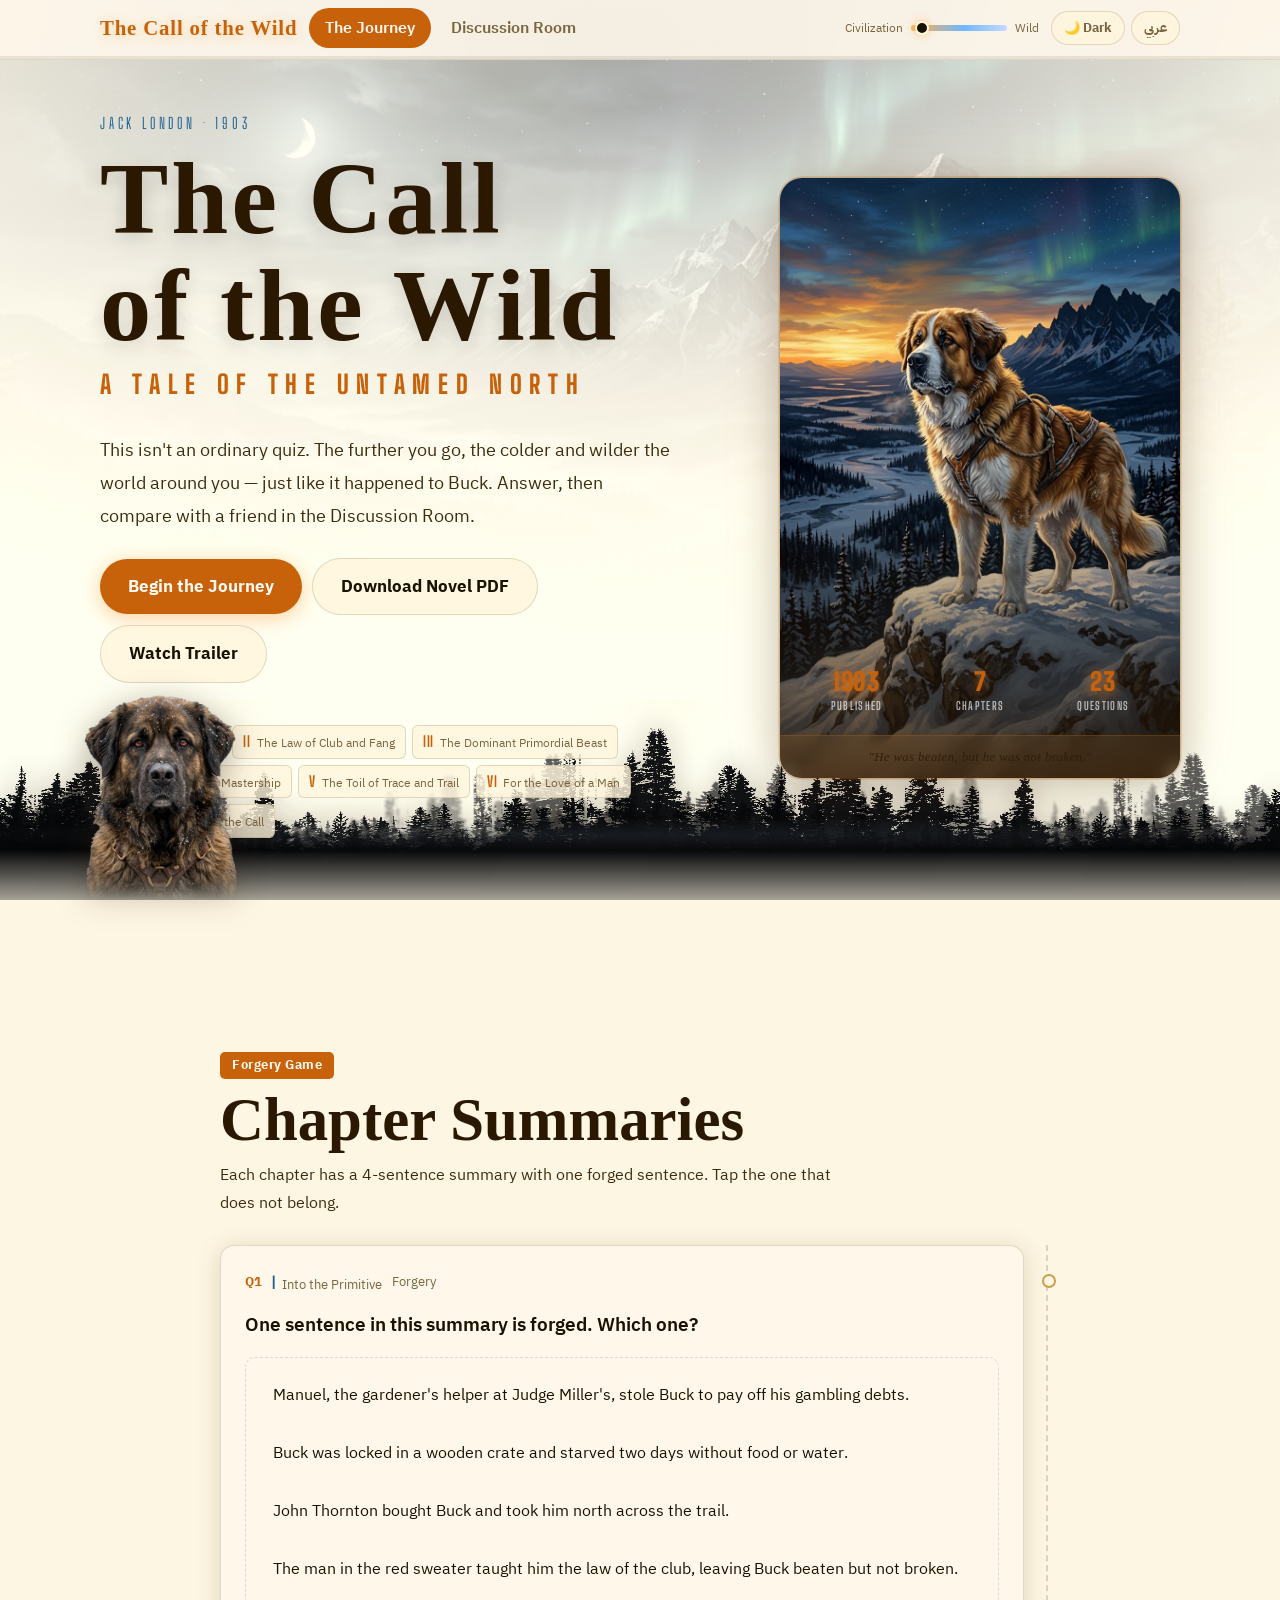
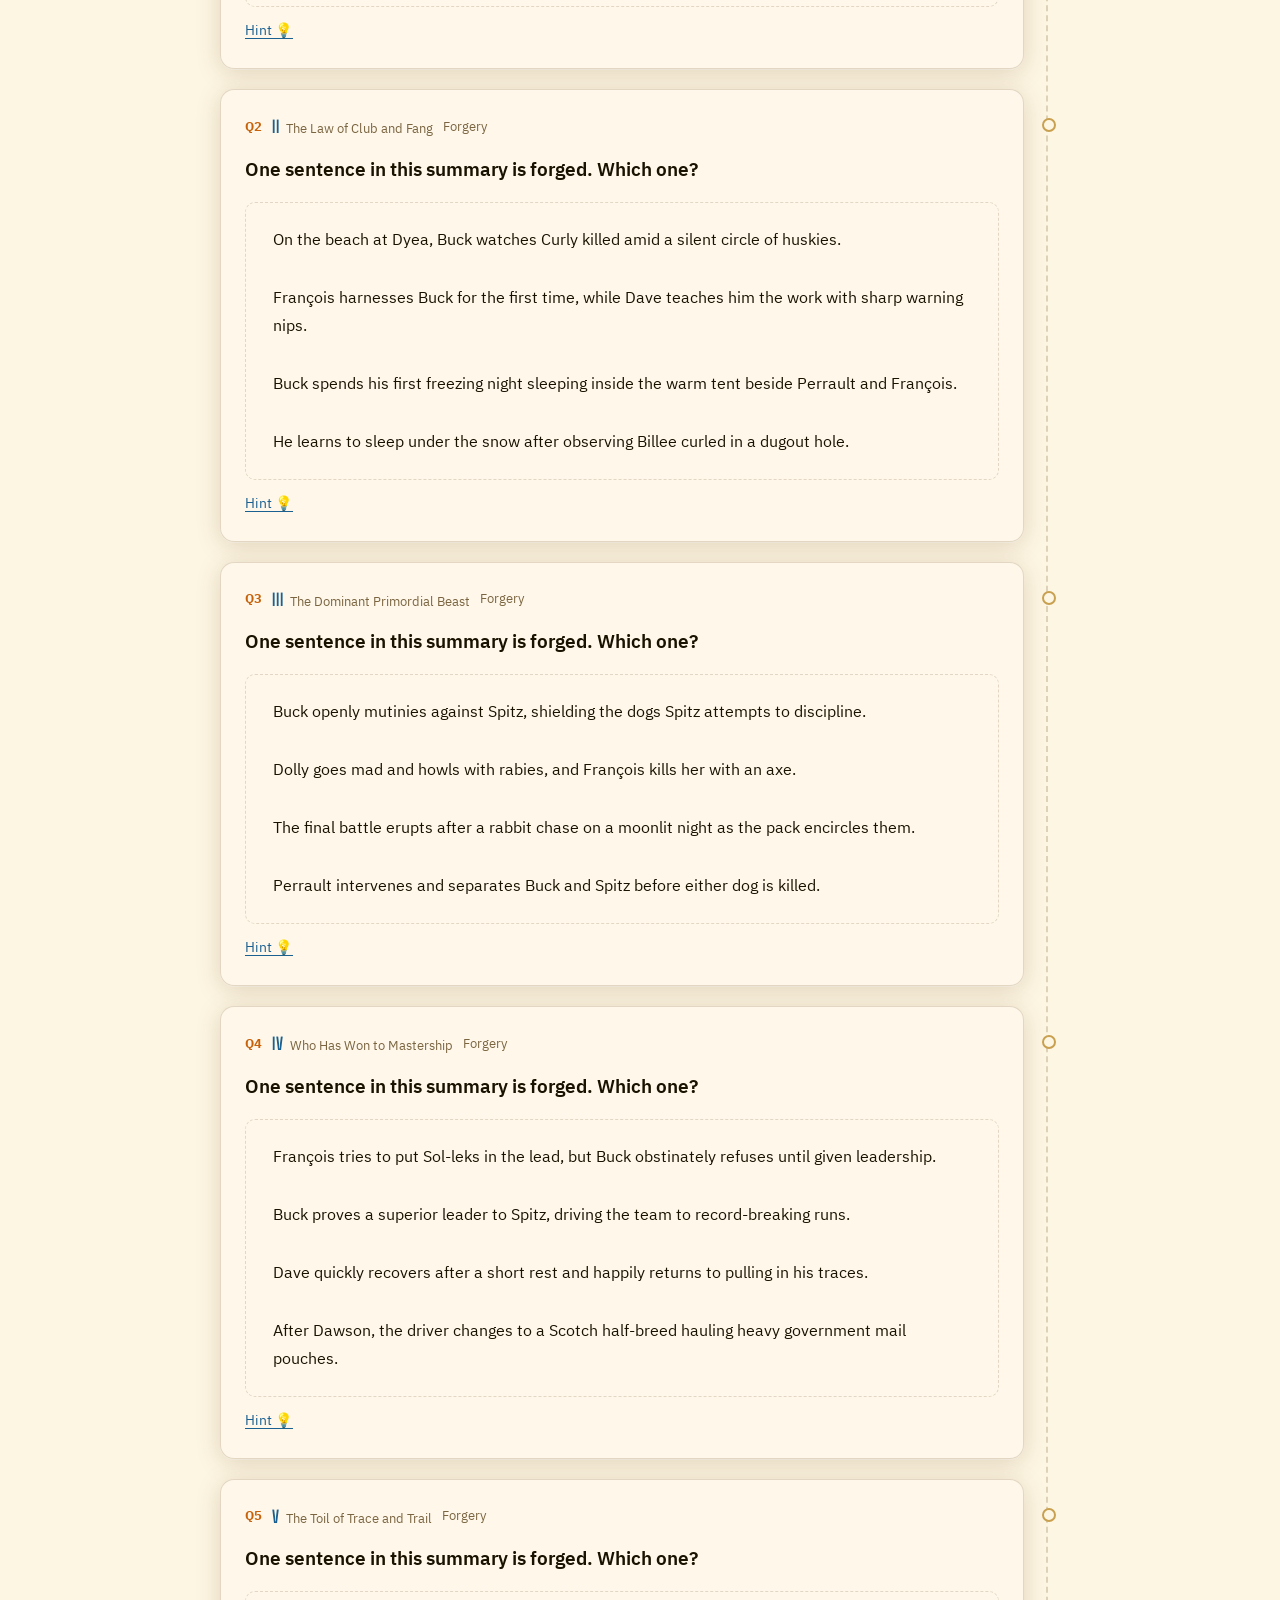
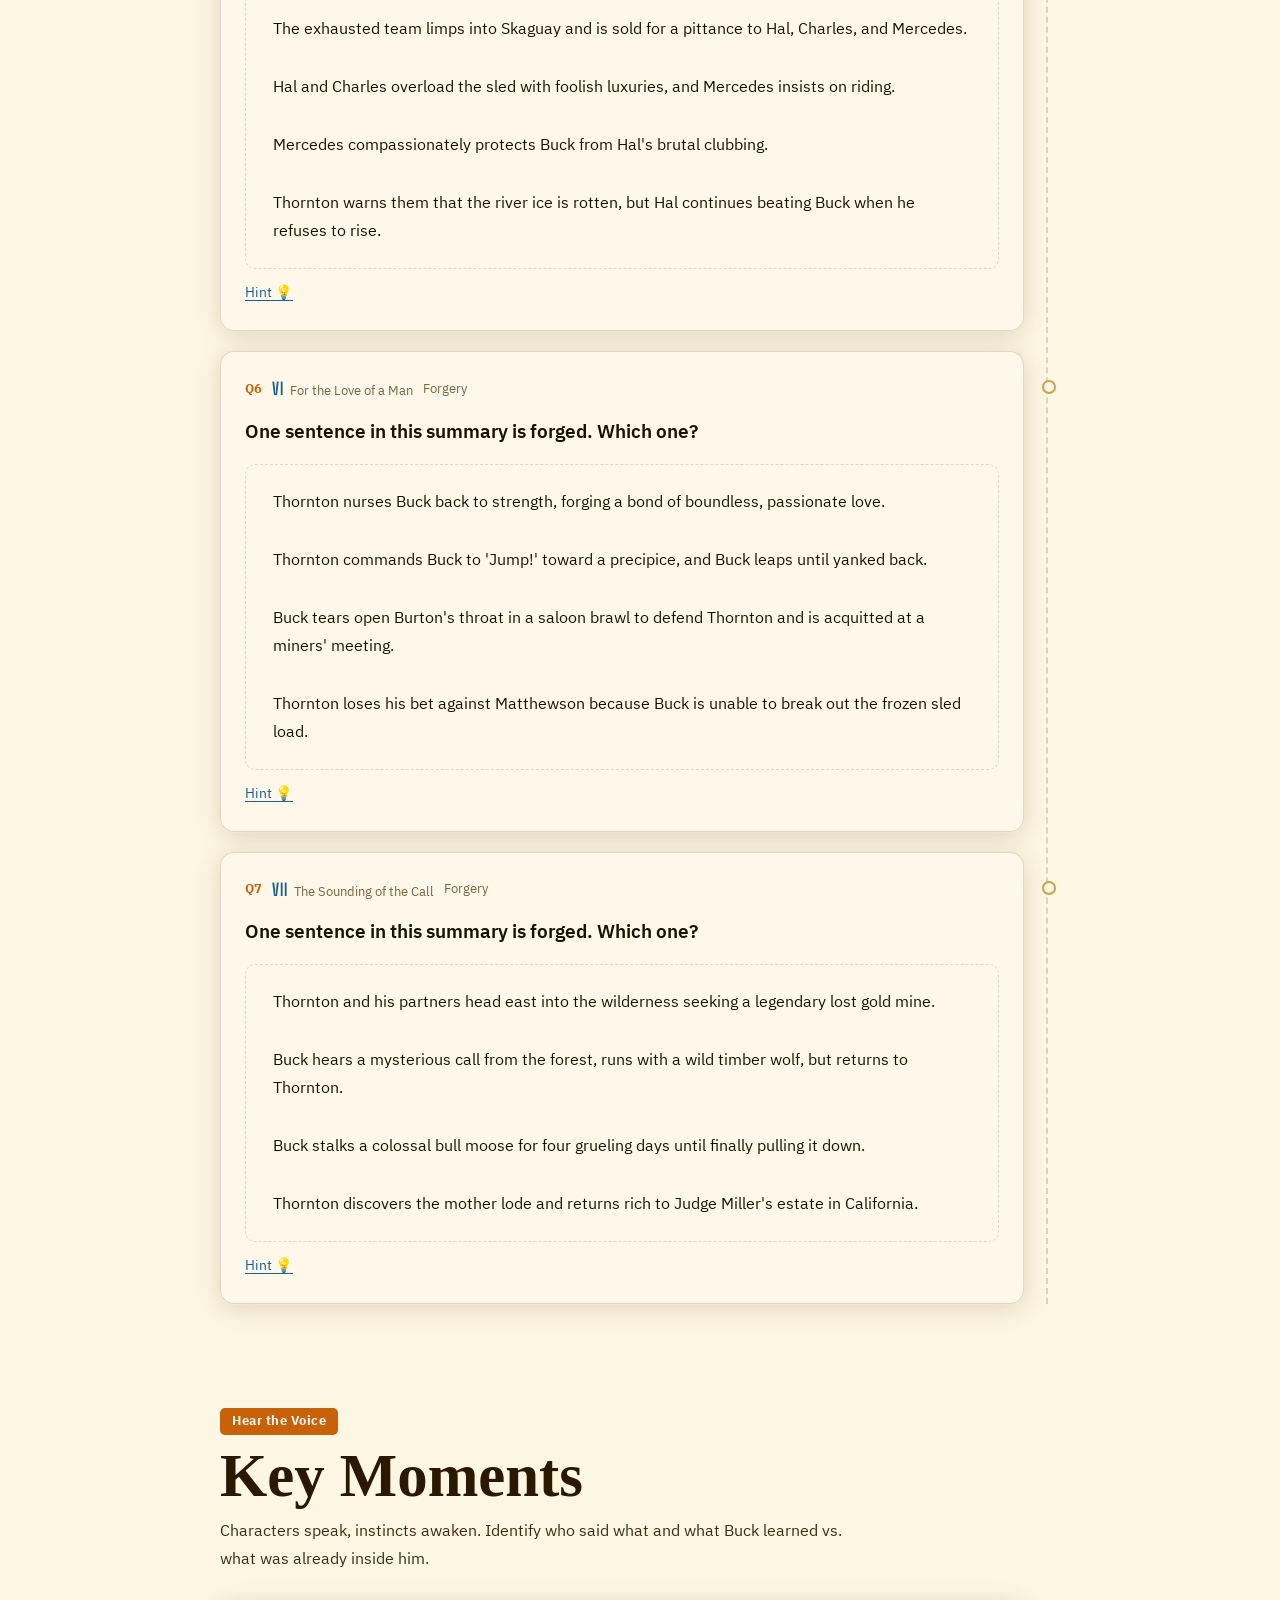
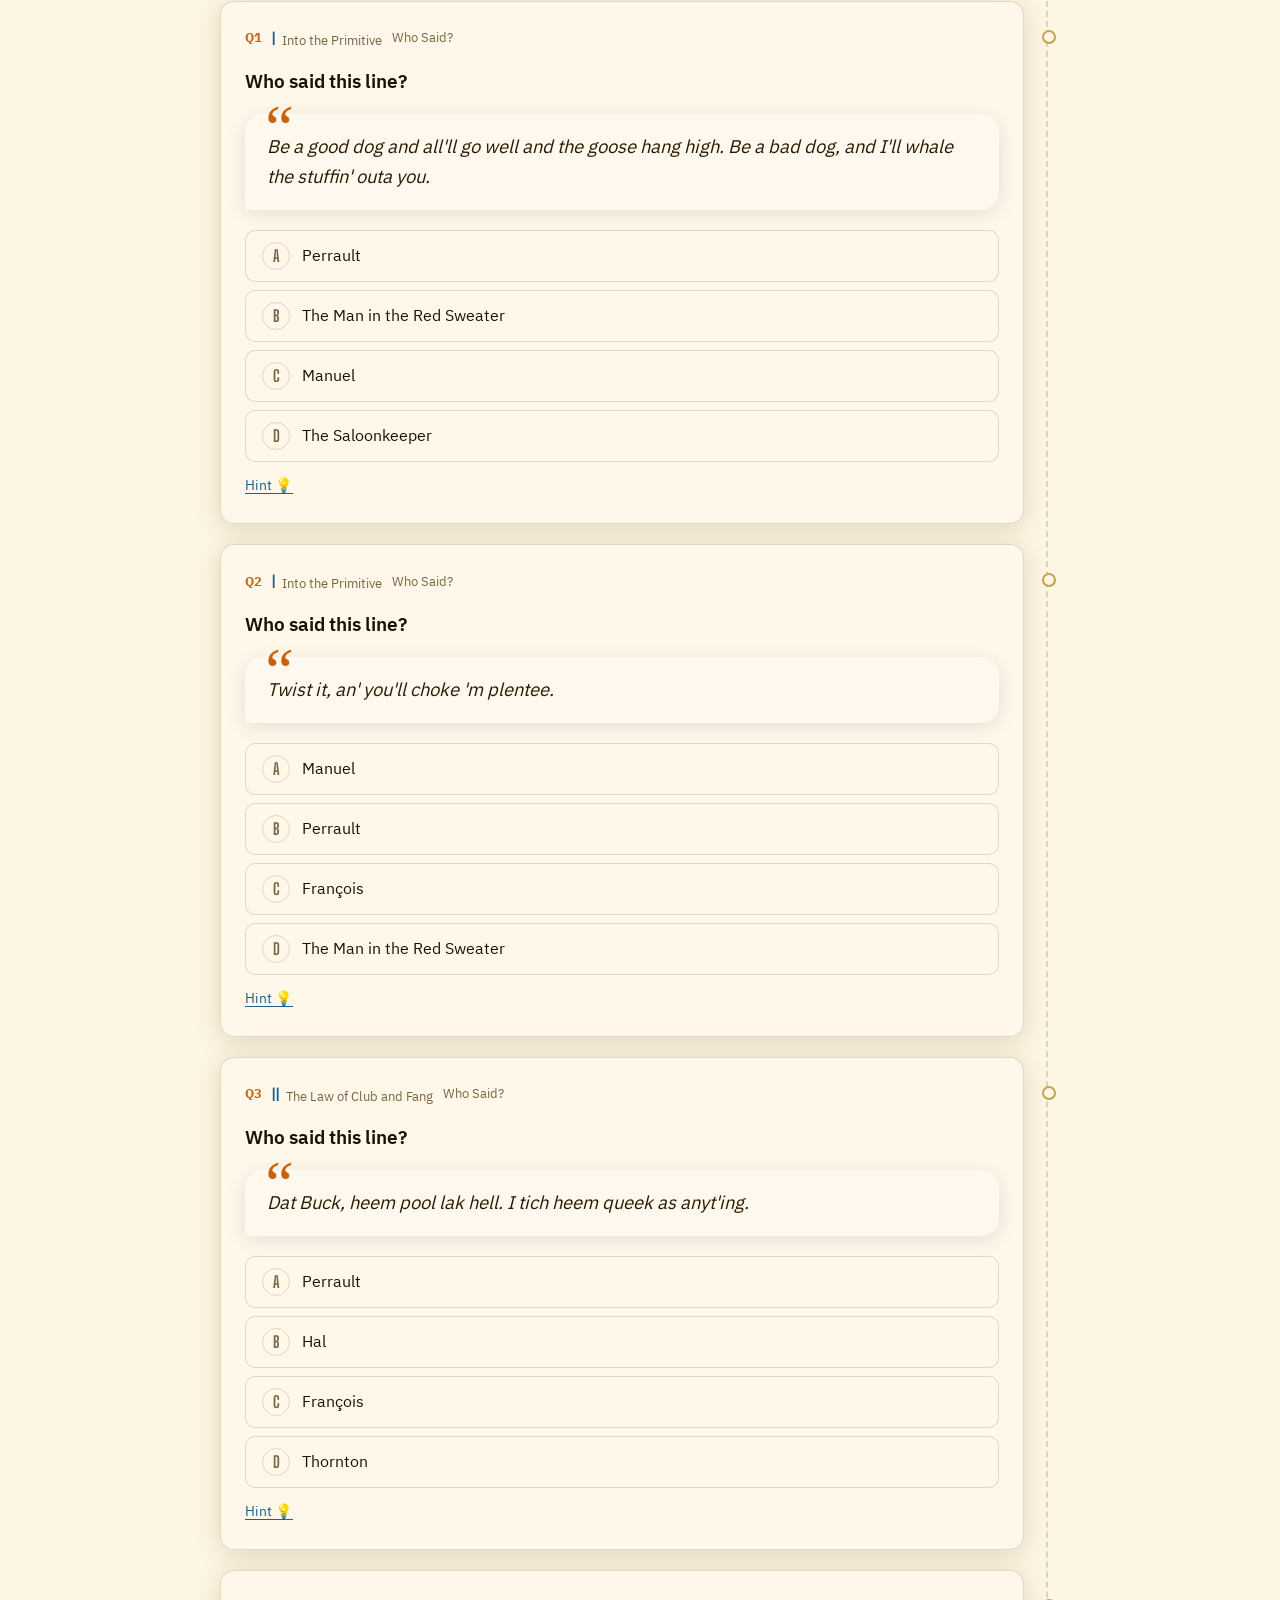
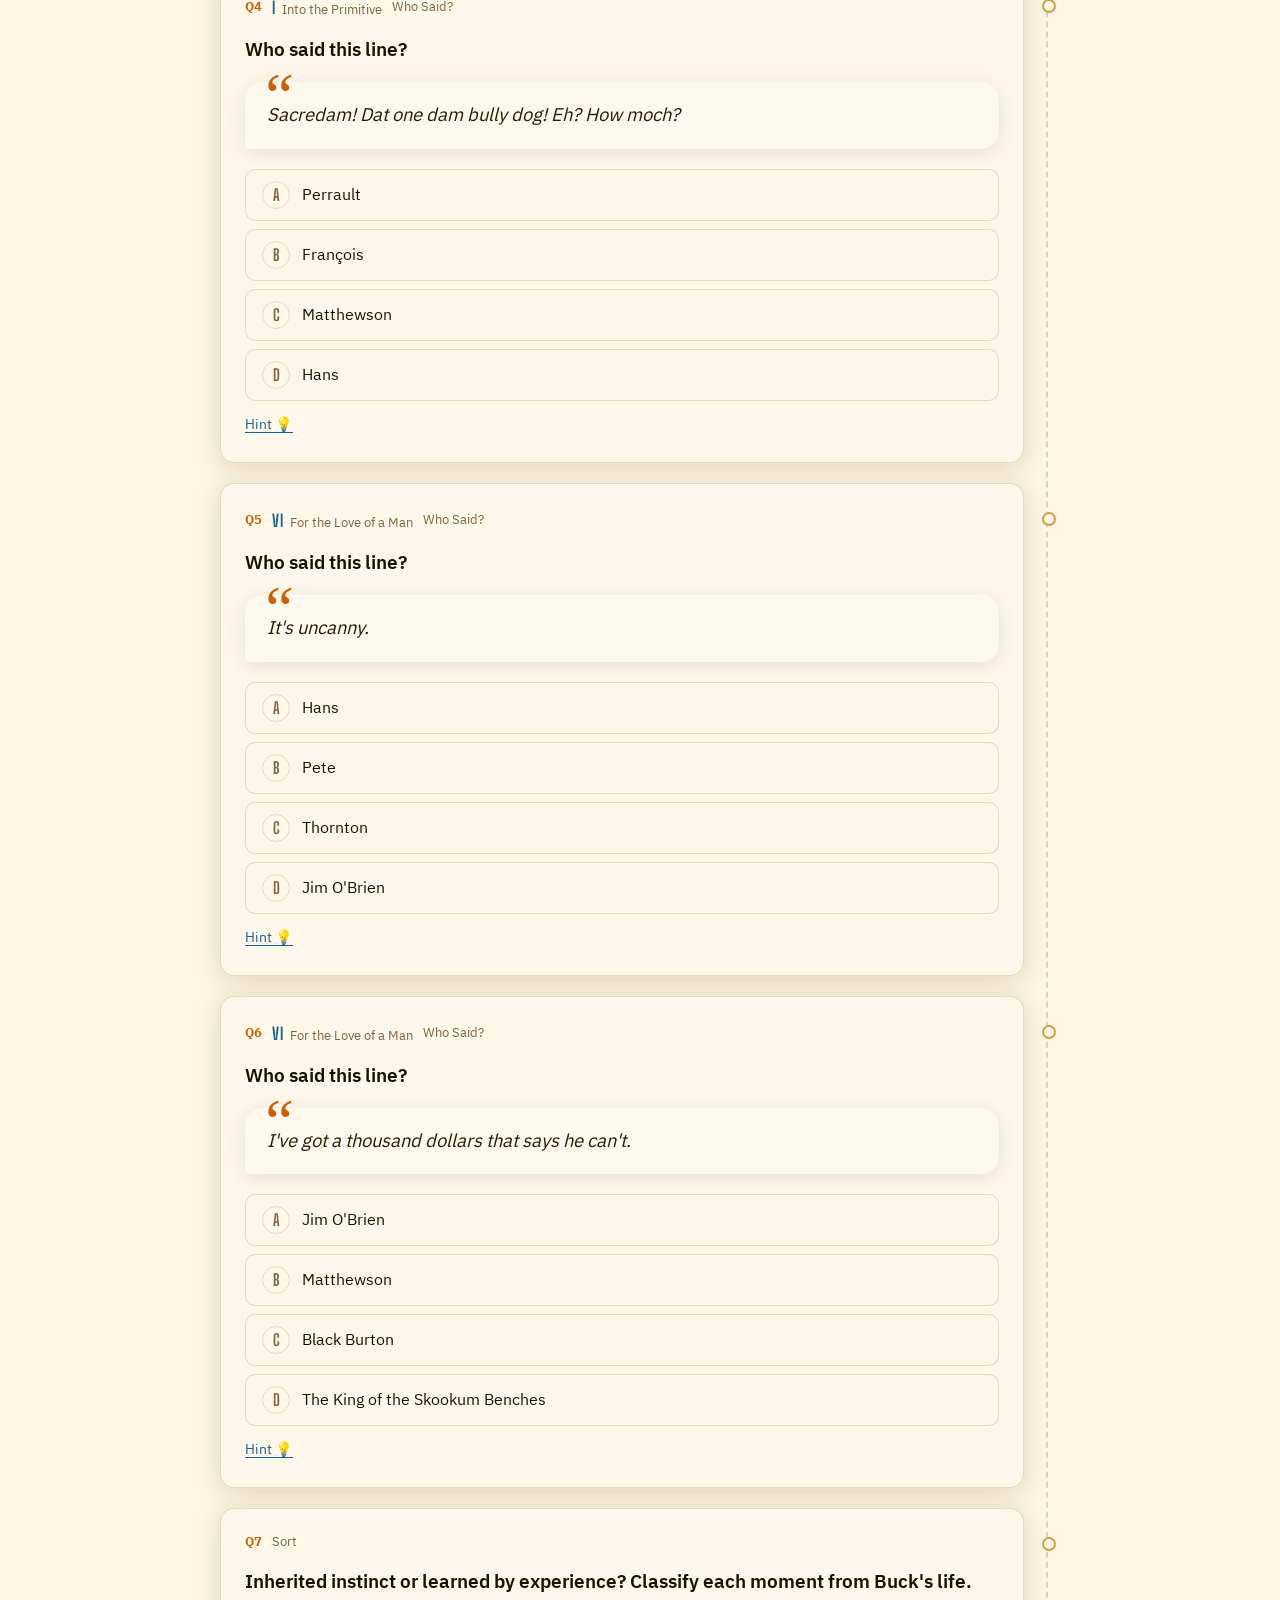
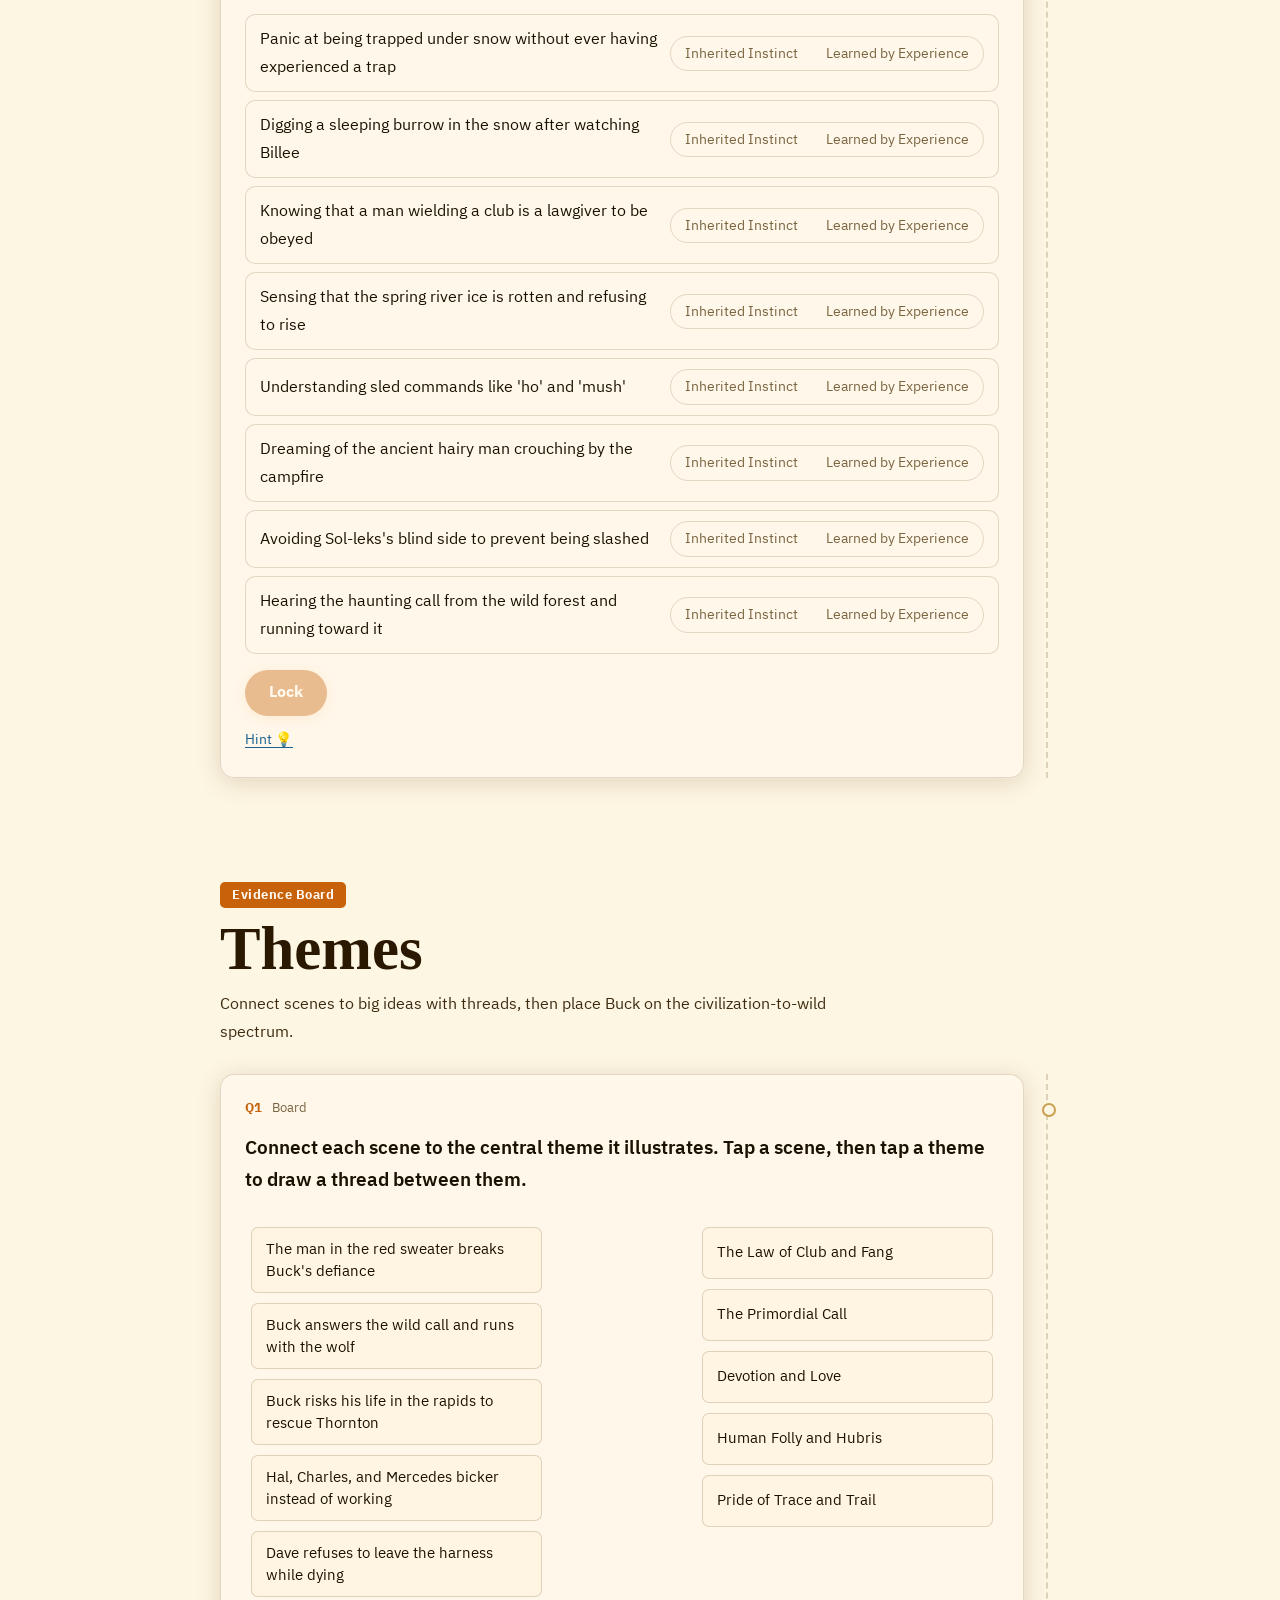
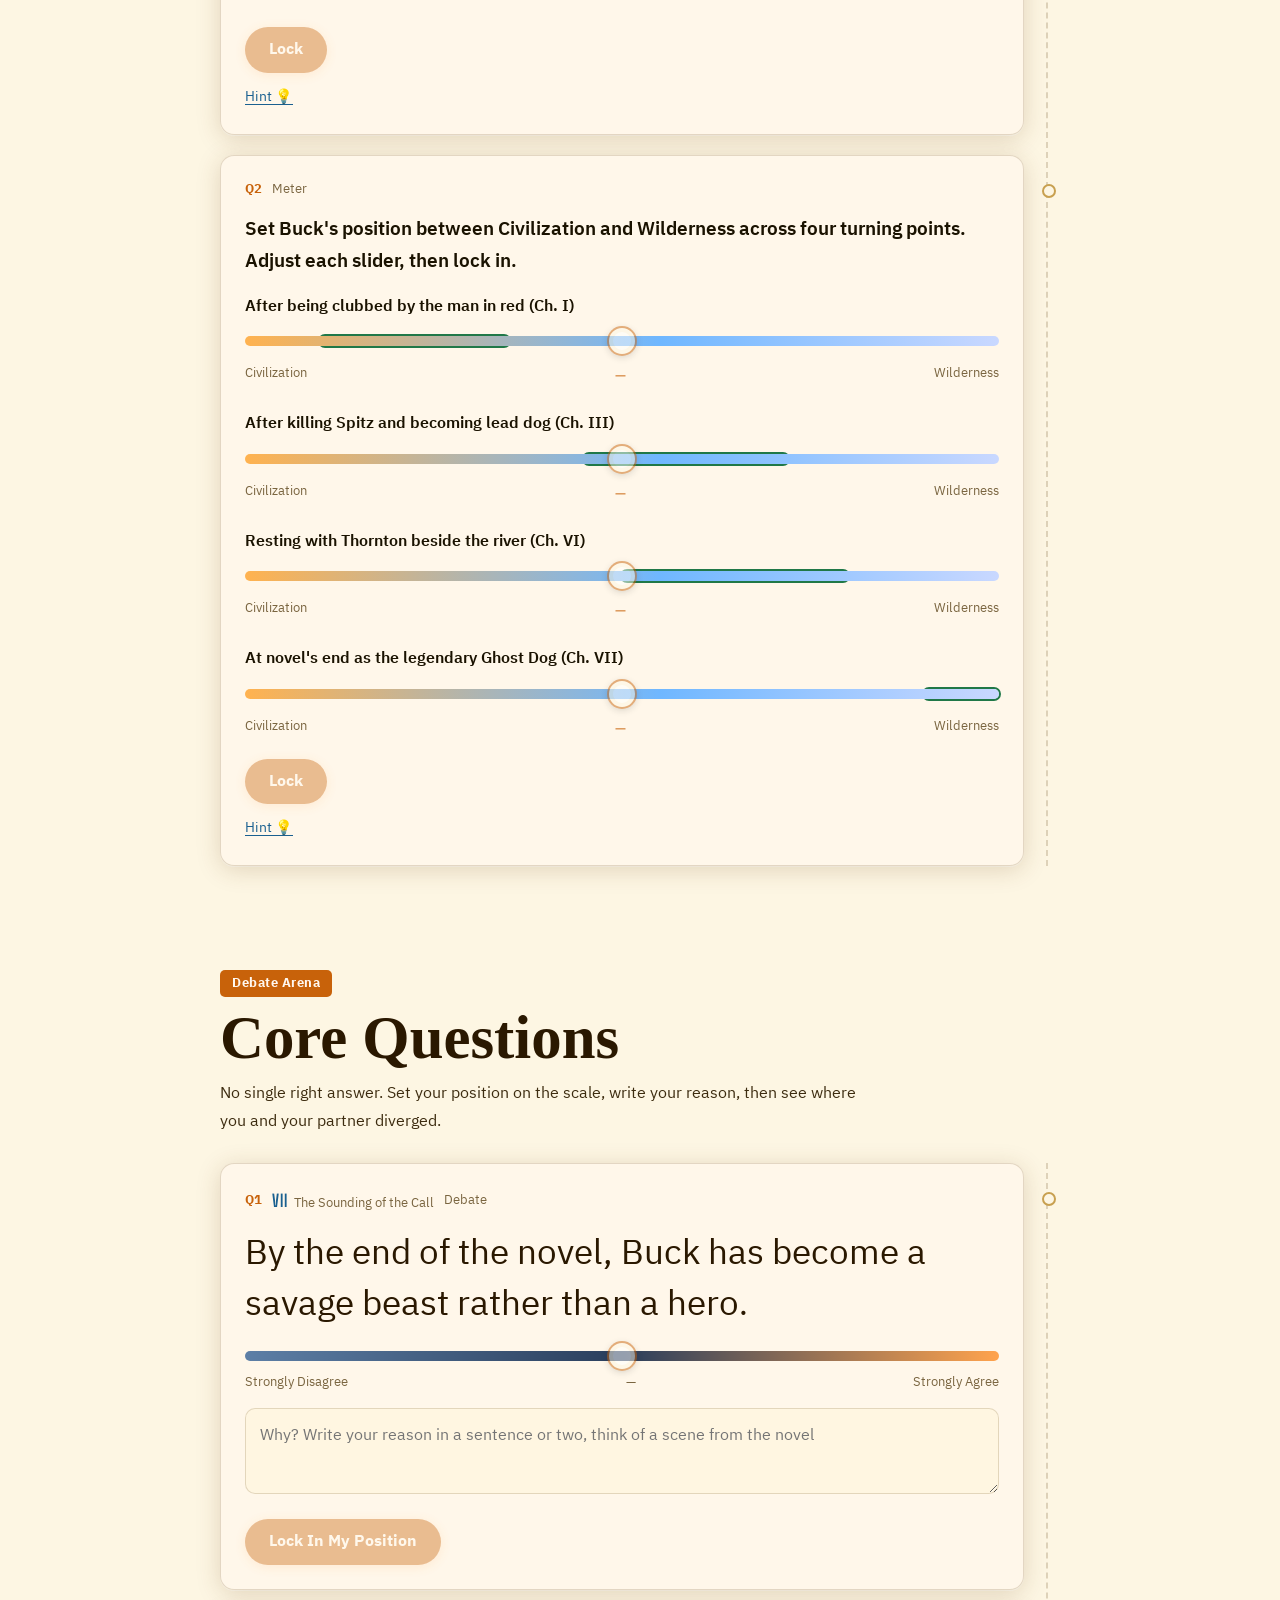
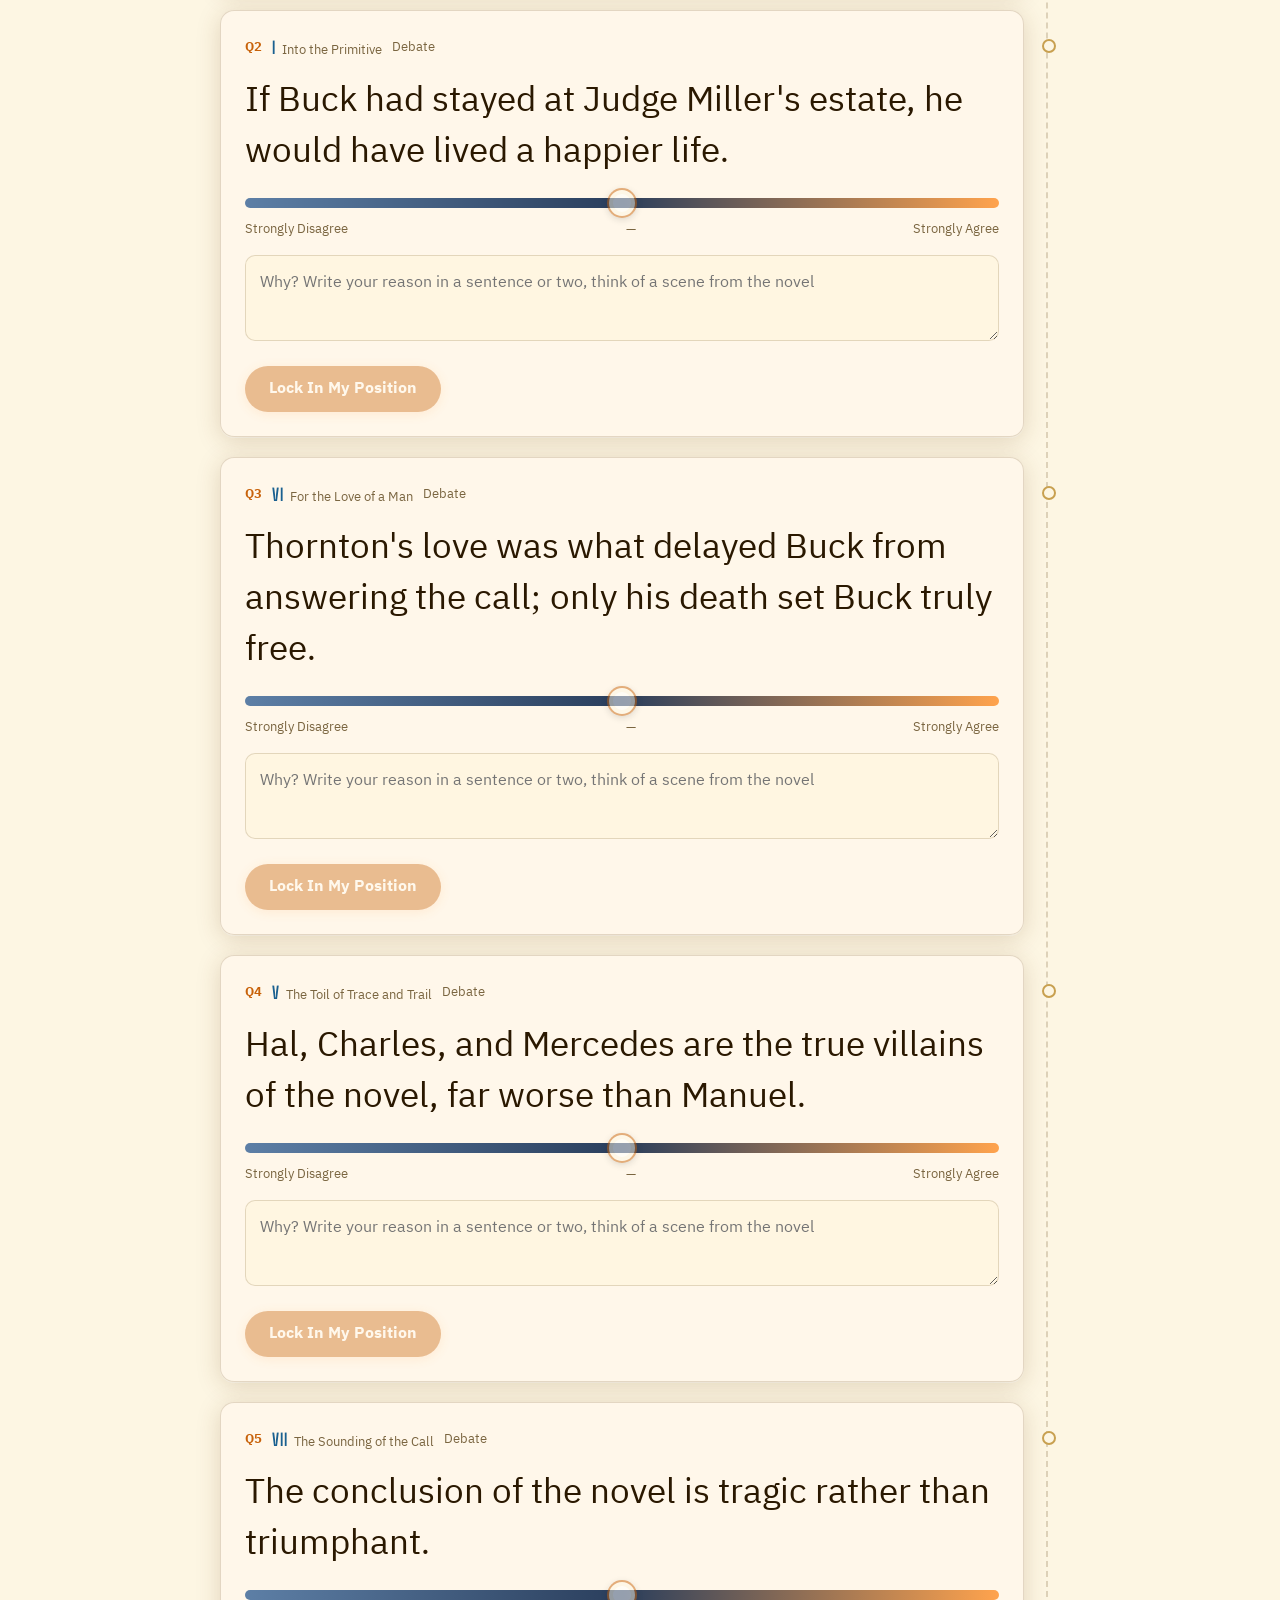
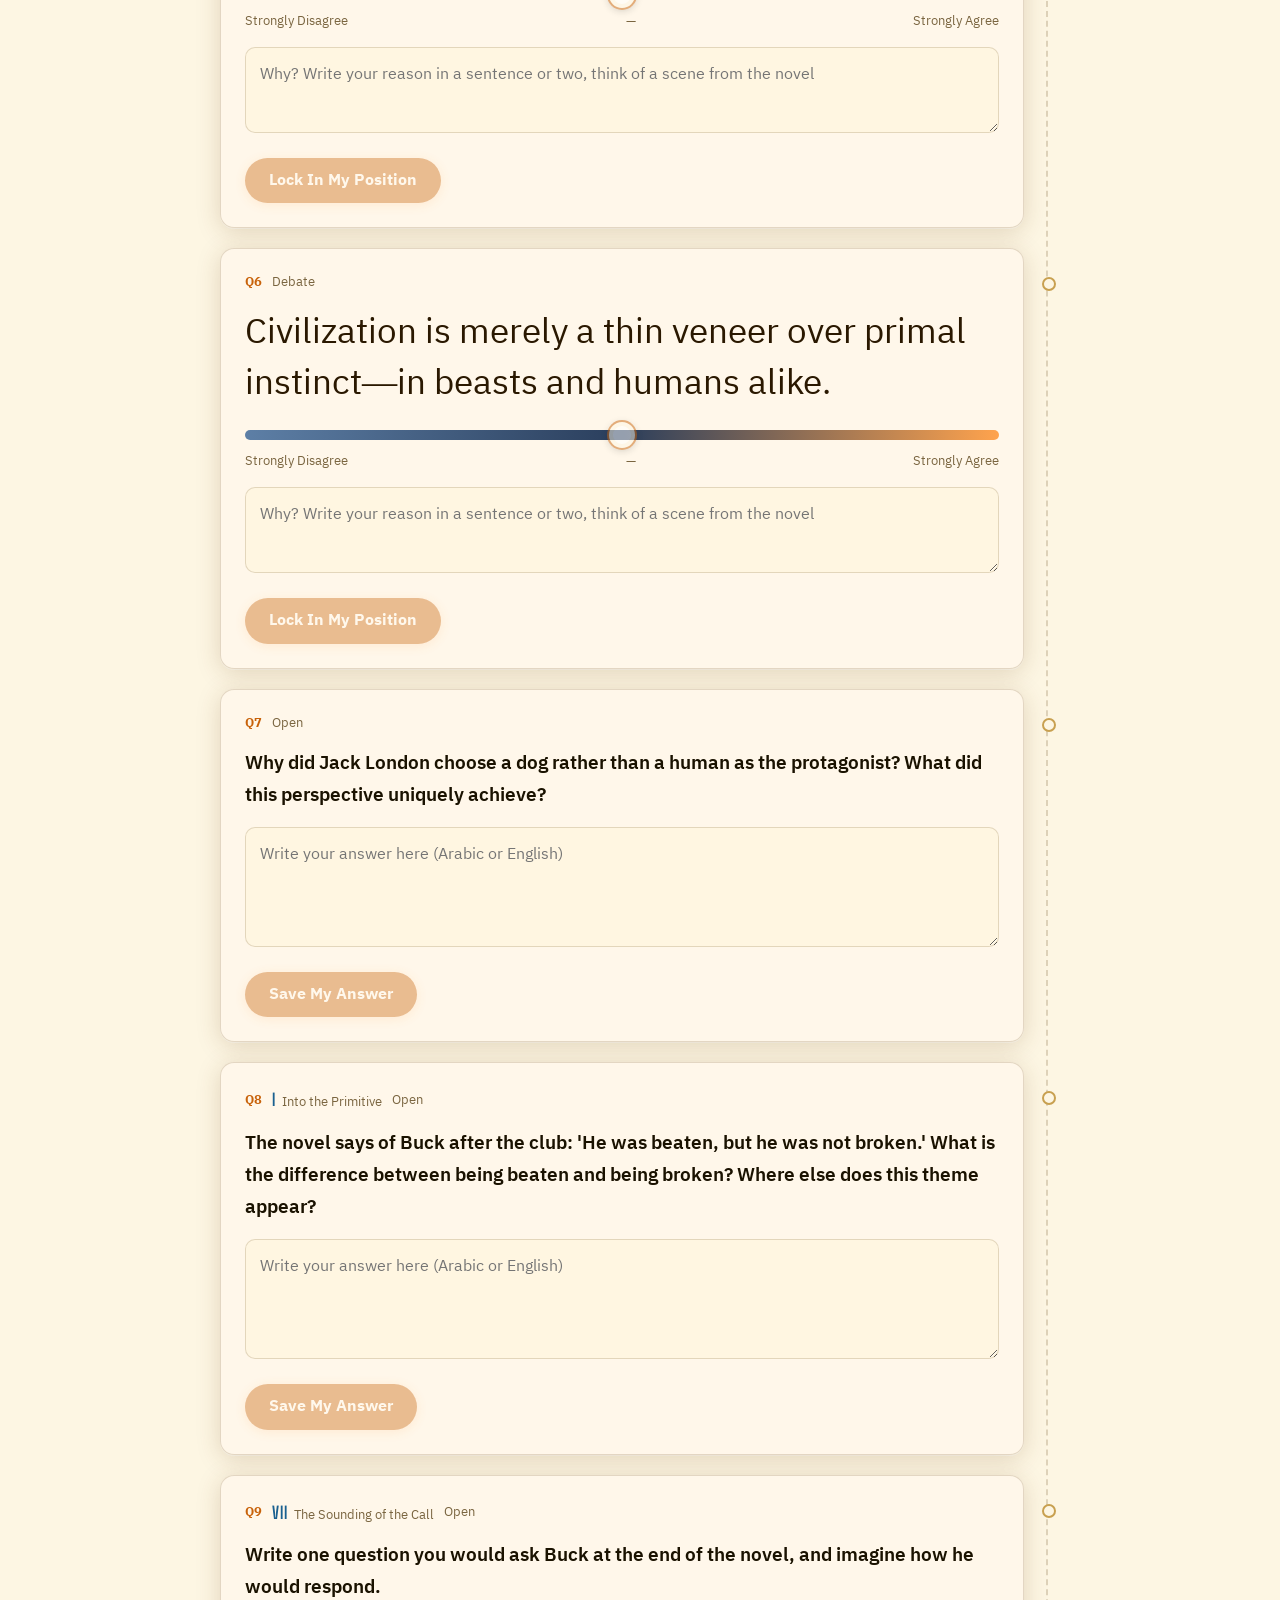
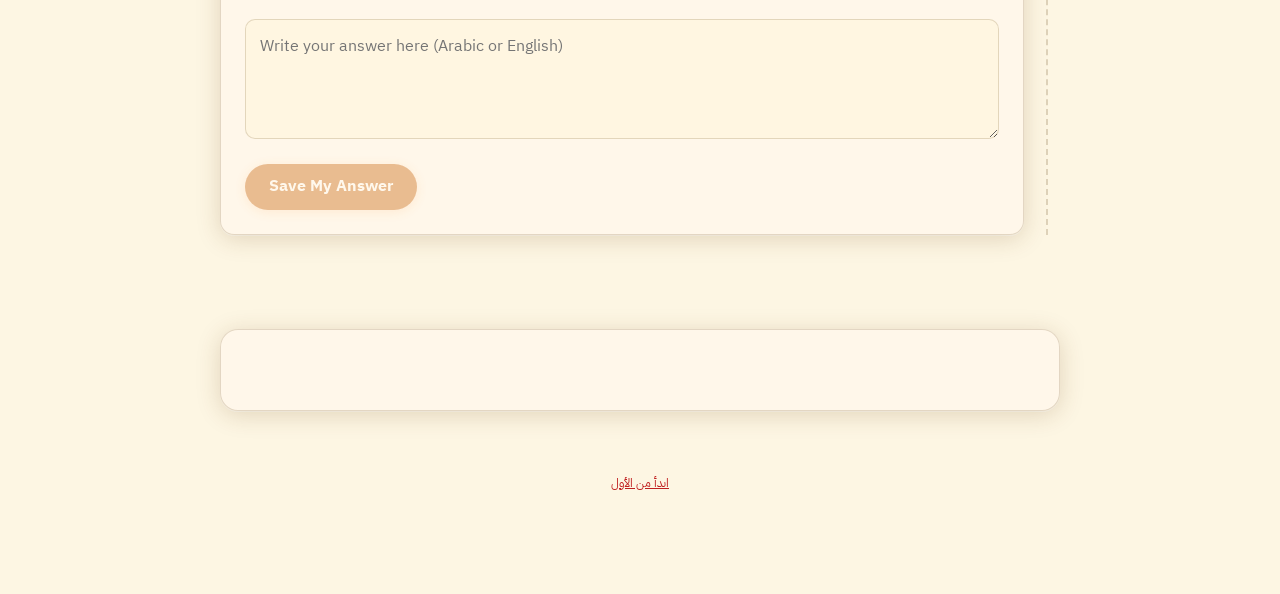
==== commit fed9e771: "Fix tree clipping, remove harsh horizon glow, and blend dark mode background seamlessly" ====
--- a/index.html
+++ b/index.html
@@ -70,9 +70,6 @@
 <div class="forest" id="forest" aria-hidden="true">
   <!-- Ambient twilight backlight -->
   <div class="forest-backlight"></div>
-
-  <!-- Soft horizon backlight for crisp dark mode visibility -->
-  <div class="forest-horizon-glow"></div>
 
   <!-- Layer 1: Distant misty pine treeline (continuous slow 1-direction drift) -->
   <div class="forest-layer forest-distant"></div>
--- a/css/style.css
+++ b/css/style.css
@@ -586,69 +586,42 @@
   position: fixed;
   inset-inline: 0;
   bottom: 0;
-  height: clamp(140px, 18vh, 230px);
+  height: clamp(240px, 28vh, 310px);
   pointer-events: none;
   overflow: hidden;
   z-index: 1;
 }
 
-/* Horizon backlight glow behind trees for crisp visibility in Dark Mode */
-.forest-horizon-glow {
+/* Ambient twilight backlight — perfectly seamless, no hard edges */
+.forest-backlight {
   position: absolute;
   inset-inline: 0;
   bottom: 0;
-  height: clamp(170px, 21vh, 250px);
-  pointer-events: none;
-  background: linear-gradient(
-    to top,
-    rgba(14, 28, 54, 0.95) 0%,
-    rgba(20, 44, 82, 0.8) 32%,
-    rgba(32, 75, 132, 0.52) 60%,
-    rgba(46, 115, 182, 0.24) 82%,
-    rgba(68, 155, 222, 0.08) 94%,
-    transparent 100%
-  );
-  z-index: 0;
-}
-[data-theme="light"] .forest-horizon-glow {
-  background: linear-gradient(
-    to top,
-    rgba(235, 222, 198, 0.88) 0%,
-    rgba(242, 232, 212, 0.45) 55%,
-    transparent 100%
-  );
-}
-
-/* Ambient twilight backlight */
-.forest-backlight {
-  position: absolute;
-  inset-inline: 0;
-  bottom: 0;
-  height: 230px;
+  height: 220px;
   background: radial-gradient(
-    ellipse 85% 65% at 50% 80%,
-    rgba(90, 180, 250, 0.34) 0%,
-    rgba(45, 115, 190, 0.18) 45%,
-    rgba(20, 55, 110, 0.07) 75%,
+    ellipse 90% 70% at 50% 100%,
+    rgba(20, 36, 62, 0.45) 0%,
+    rgba(12, 24, 44, 0.2) 50%,
+    rgba(6, 12, 24, 0.05) 80%,
     transparent 100%
   );
   pointer-events: none;
-  animation: backlight-pulse 9s ease-in-out infinite alternate;
+  animation: backlight-pulse 10s ease-in-out infinite alternate;
   z-index: 0;
 }
 [data-theme="light"] .forest-backlight {
   background: radial-gradient(
-    ellipse 85% 65% at 50% 80%,
-    rgba(240, 200, 140, 0.3) 0%,
+    ellipse 85% 65% at 50% 90%,
+    rgba(240, 200, 140, 0.22) 0%,
     transparent 75%
   );
 }
 @keyframes backlight-pulse {
-  0% { opacity: 0.75; }
+  0% { opacity: 0.8; }
   100% { opacity: 1; }
 }
 
-/* Treeline Layers with CONTINUOUS 1-DIRECTION SLOW DRIFT (عشان احس بمرور الوقت) */
+/* Treeline Layers with CONTINUOUS 1-DIRECTION SLOW DRIFT (مرور الوقت بهدوء) */
 .forest-layer {
   position: absolute;
   inset-inline: 0;
@@ -660,33 +633,33 @@
 
 /* Layer 1: Distant misty pine treeline (slowest, calmest horizon drift) */
 .forest-distant {
-  height: 180px;
+  height: 165px;
   background-image: url('../assets/pine-treeline.png');
-  background-size: 520px 165px;
-  opacity: 0.65;
-  filter: brightness(1.15) drop-shadow(0 -1px 2px rgba(120, 190, 255, 0.35)) blur(0.6px);
+  background-size: 520px 155px;
+  opacity: 0.45;
+  filter: blur(0.8px);
   animation: tree-drift-distant 130s linear infinite;
   transform: translateX(calc(var(--tree-lean, 0px) * 0.35)) skewX(calc(var(--tree-skew, 0deg) * 0.35));
 }
 
 /* Layer 2: Mid-depth pine treeline (mid-distance steady drift) */
 .forest-mid {
-  height: 210px;
+  height: 190px;
   background-image: url('../assets/pine-treeline.png');
-  background-size: 640px 195px;
-  opacity: 0.88;
-  filter: drop-shadow(0 -1px 2.5px rgba(150, 215, 255, 0.45)) brightness(1.1) contrast(1.05);
+  background-size: 640px 180px;
+  opacity: 0.75;
+  filter: drop-shadow(0 -2px 6px rgba(0, 0, 0, 0.5));
   animation: tree-drift-mid 90s linear infinite;
   transform: translateX(calc(var(--tree-lean, 0px) * 0.65)) skewX(calc(var(--tree-skew, 0deg) * 0.65));
 }
 
-/* Layer 3: Crisp main foreground pine forest (prominent drift with silver moonlight rim) */
+/* Layer 3: Crisp main foreground pine forest (seamless, no clipped tips) */
 .forest-main {
-  height: 235px;
+  height: 220px;
   background-image: url('../assets/pine-treeline.png');
-  background-size: 760px 225px;
-  opacity: 1;
-  filter: drop-shadow(0 -1.5px 3.5px rgba(185, 230, 255, 0.7)) drop-shadow(0 -4px 14px rgba(70, 160, 240, 0.35)) brightness(1.15) contrast(1.1);
+  background-size: 760px 210px;
+  opacity: 0.98;
+  filter: drop-shadow(0 -4px 14px rgba(0, 0, 0, 0.75));
   animation: tree-drift-foreground 60s linear infinite;
   transform: translateX(var(--tree-lean, 0px)) skewX(var(--tree-skew, 0deg));
 }
@@ -822,14 +795,14 @@
   object-fit: contain;
   display: block;
   z-index: 2;
-  filter: drop-shadow(0 6px 20px rgba(0, 0, 0, 0.9)) drop-shadow(0 0 14px rgba(160, 215, 255, 0.32)) brightness(1.06);
+  filter: drop-shadow(0 8px 24px rgba(0, 0, 0, 0.85));
   transition: transform 0.3s ease, filter 0.3s ease;
 }
 [data-theme="light"] .wolf-img {
   filter: drop-shadow(0 6px 16px rgba(40, 20, 5, 0.35));
 }
 .wolf-lurker:hover .wolf-img {
-  filter: drop-shadow(0 10px 28px rgba(0, 0, 0, 0.95)) drop-shadow(0 0 18px rgba(180, 230, 255, 0.45)) brightness(1.1);
+  filter: drop-shadow(0 10px 28px rgba(0, 0, 0, 0.95)) brightness(1.04);
 }
 
 /* Bottom seamless dark blend */
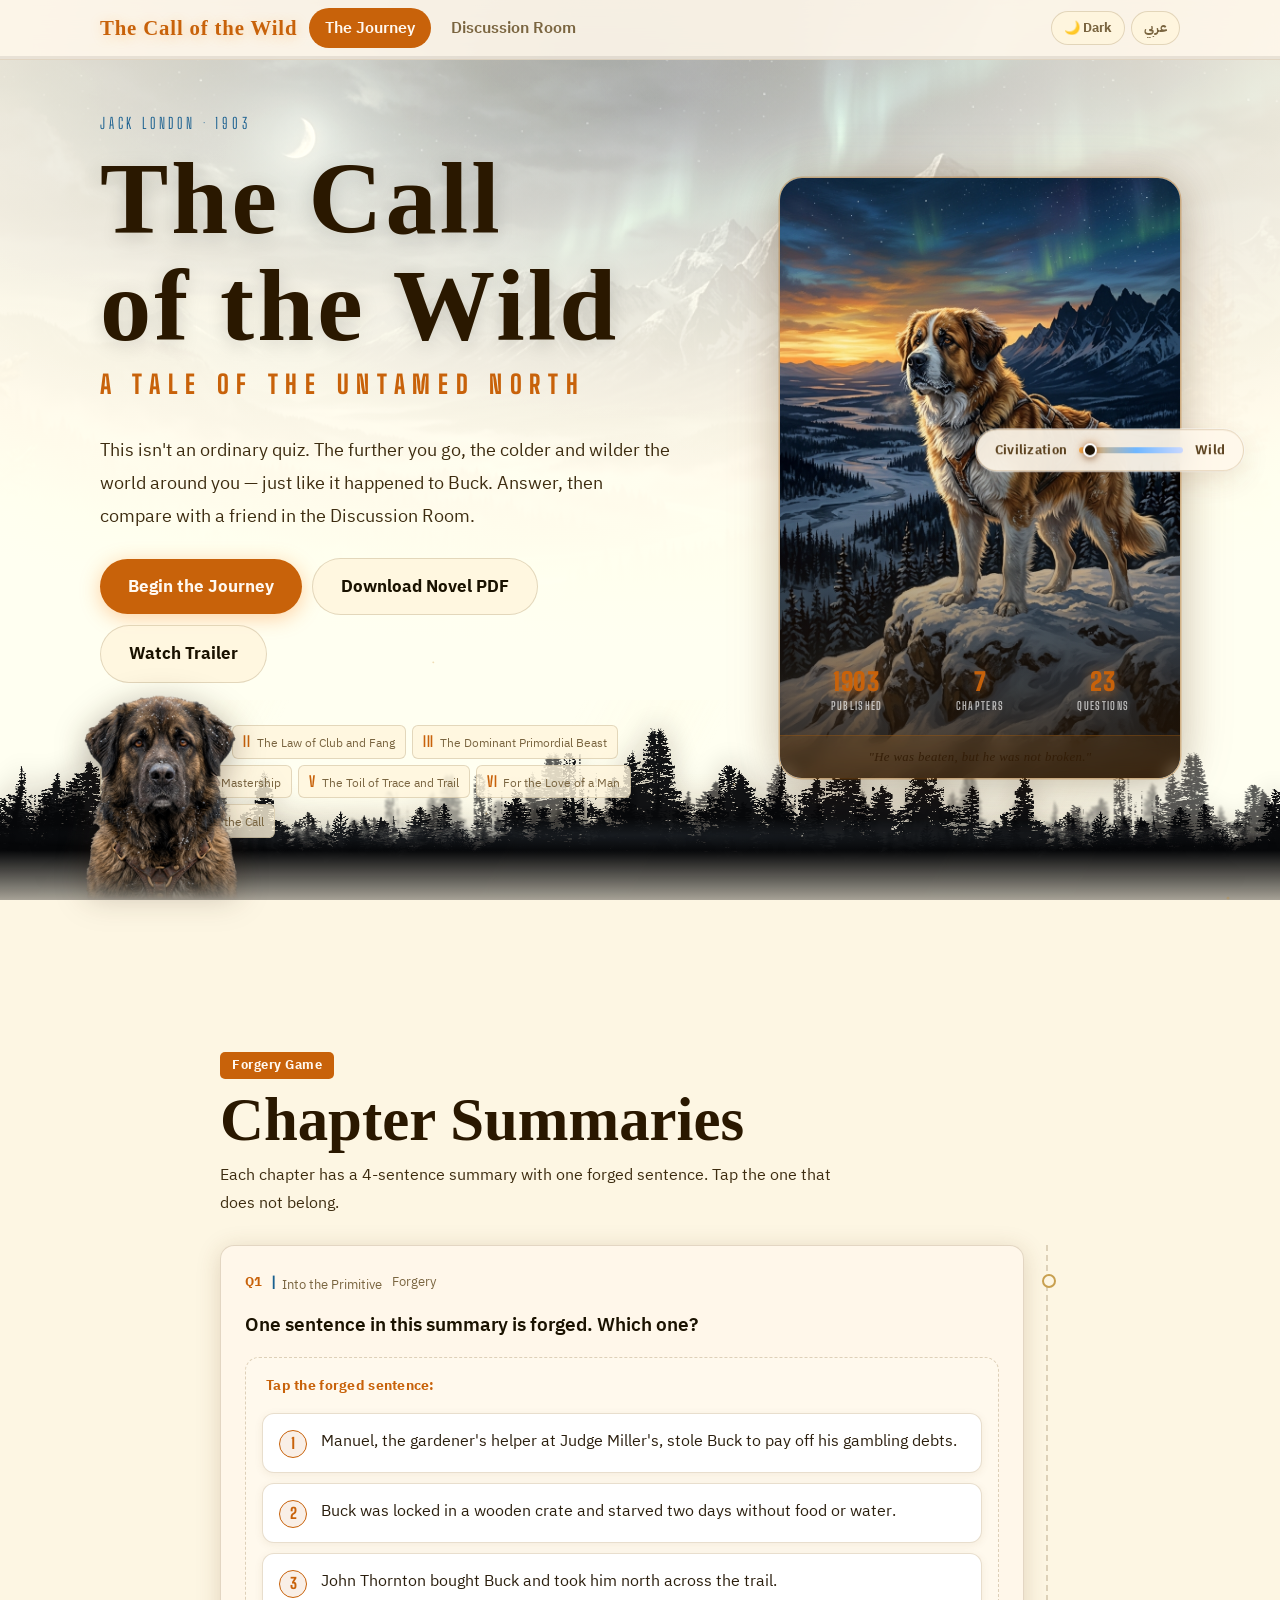
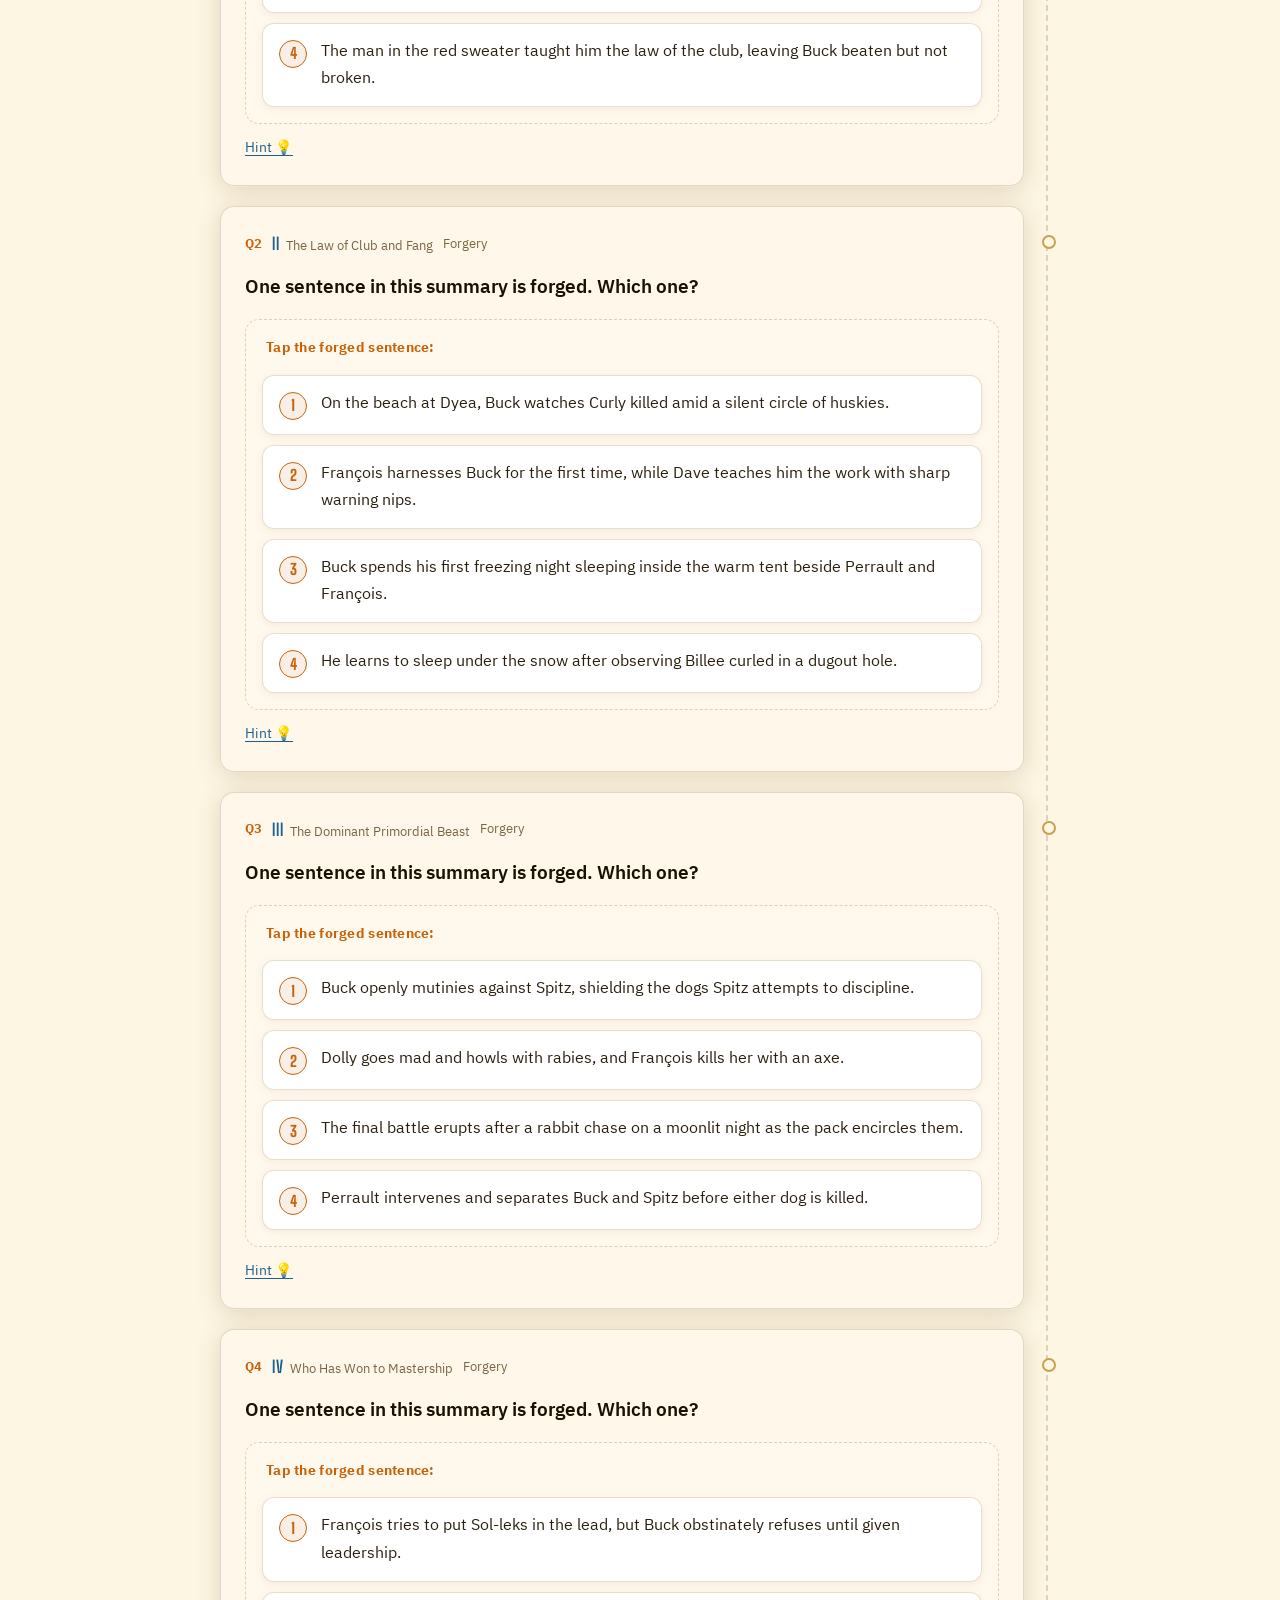
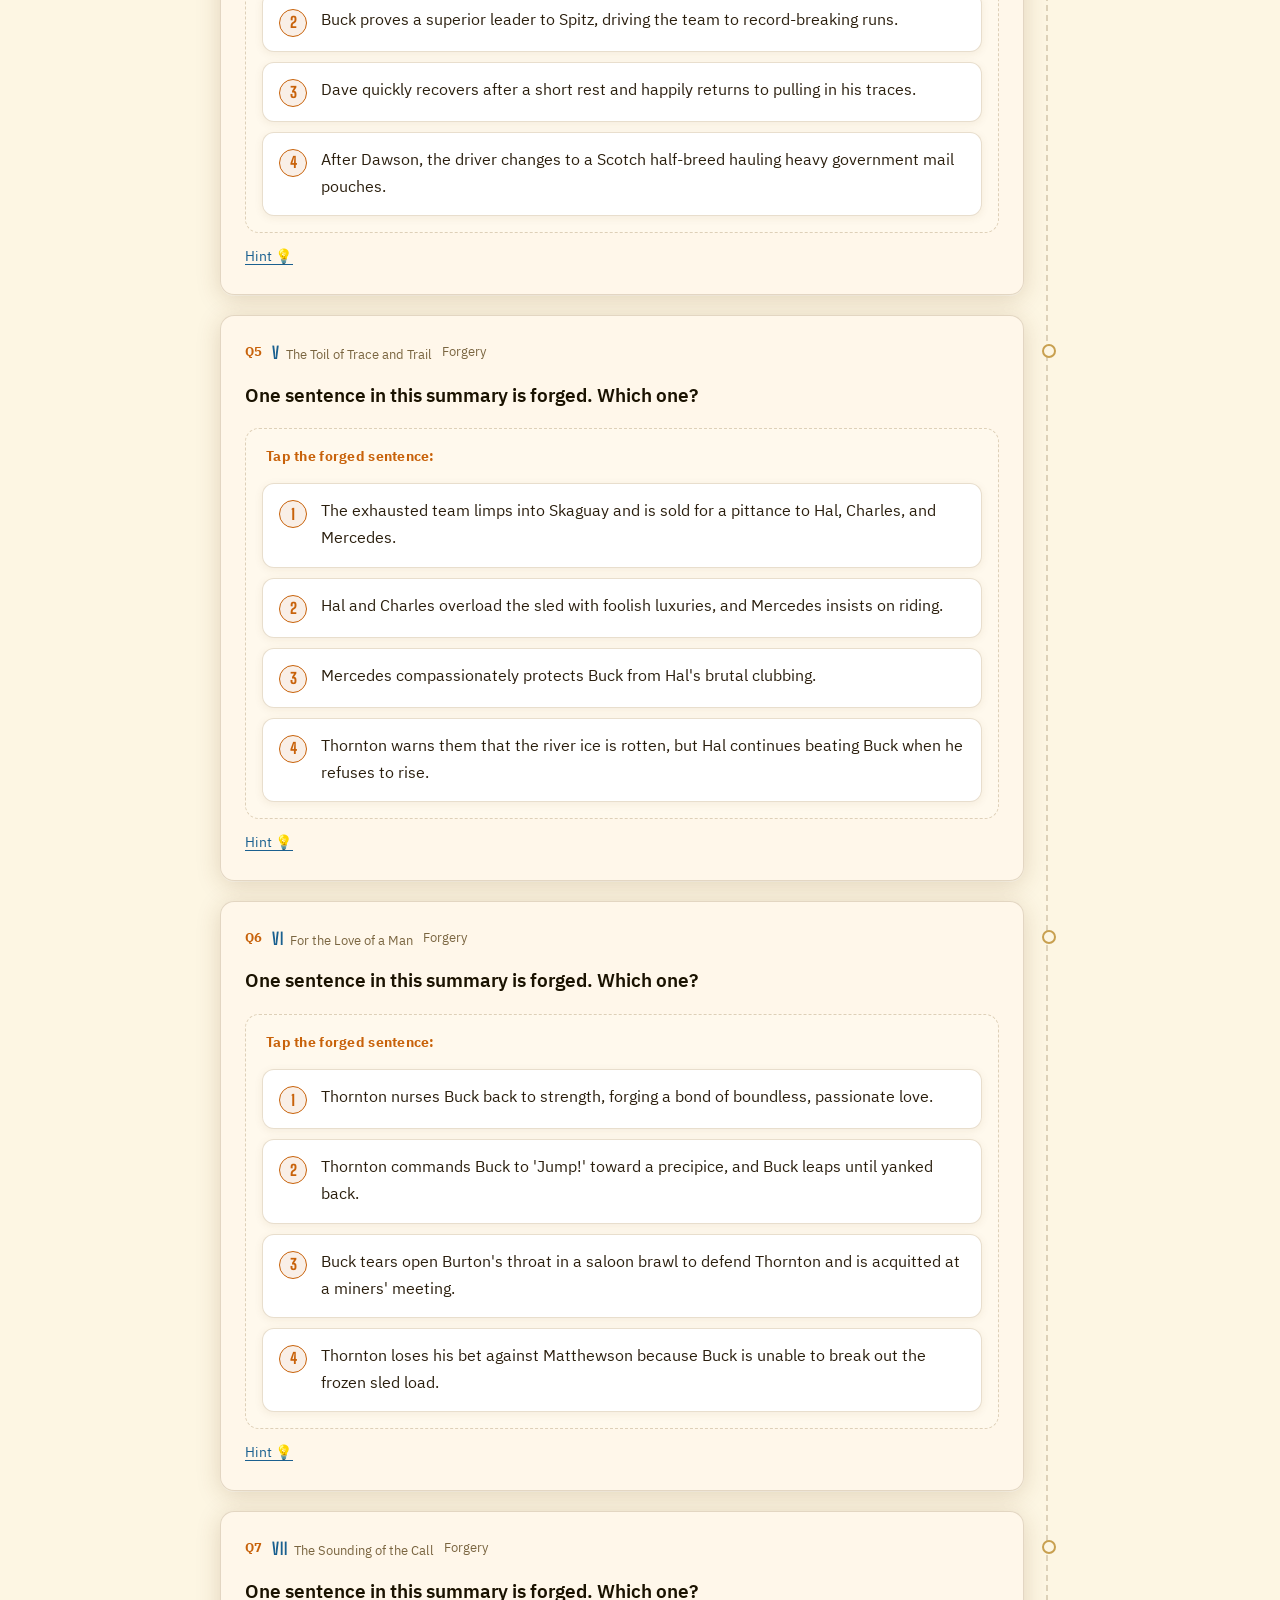
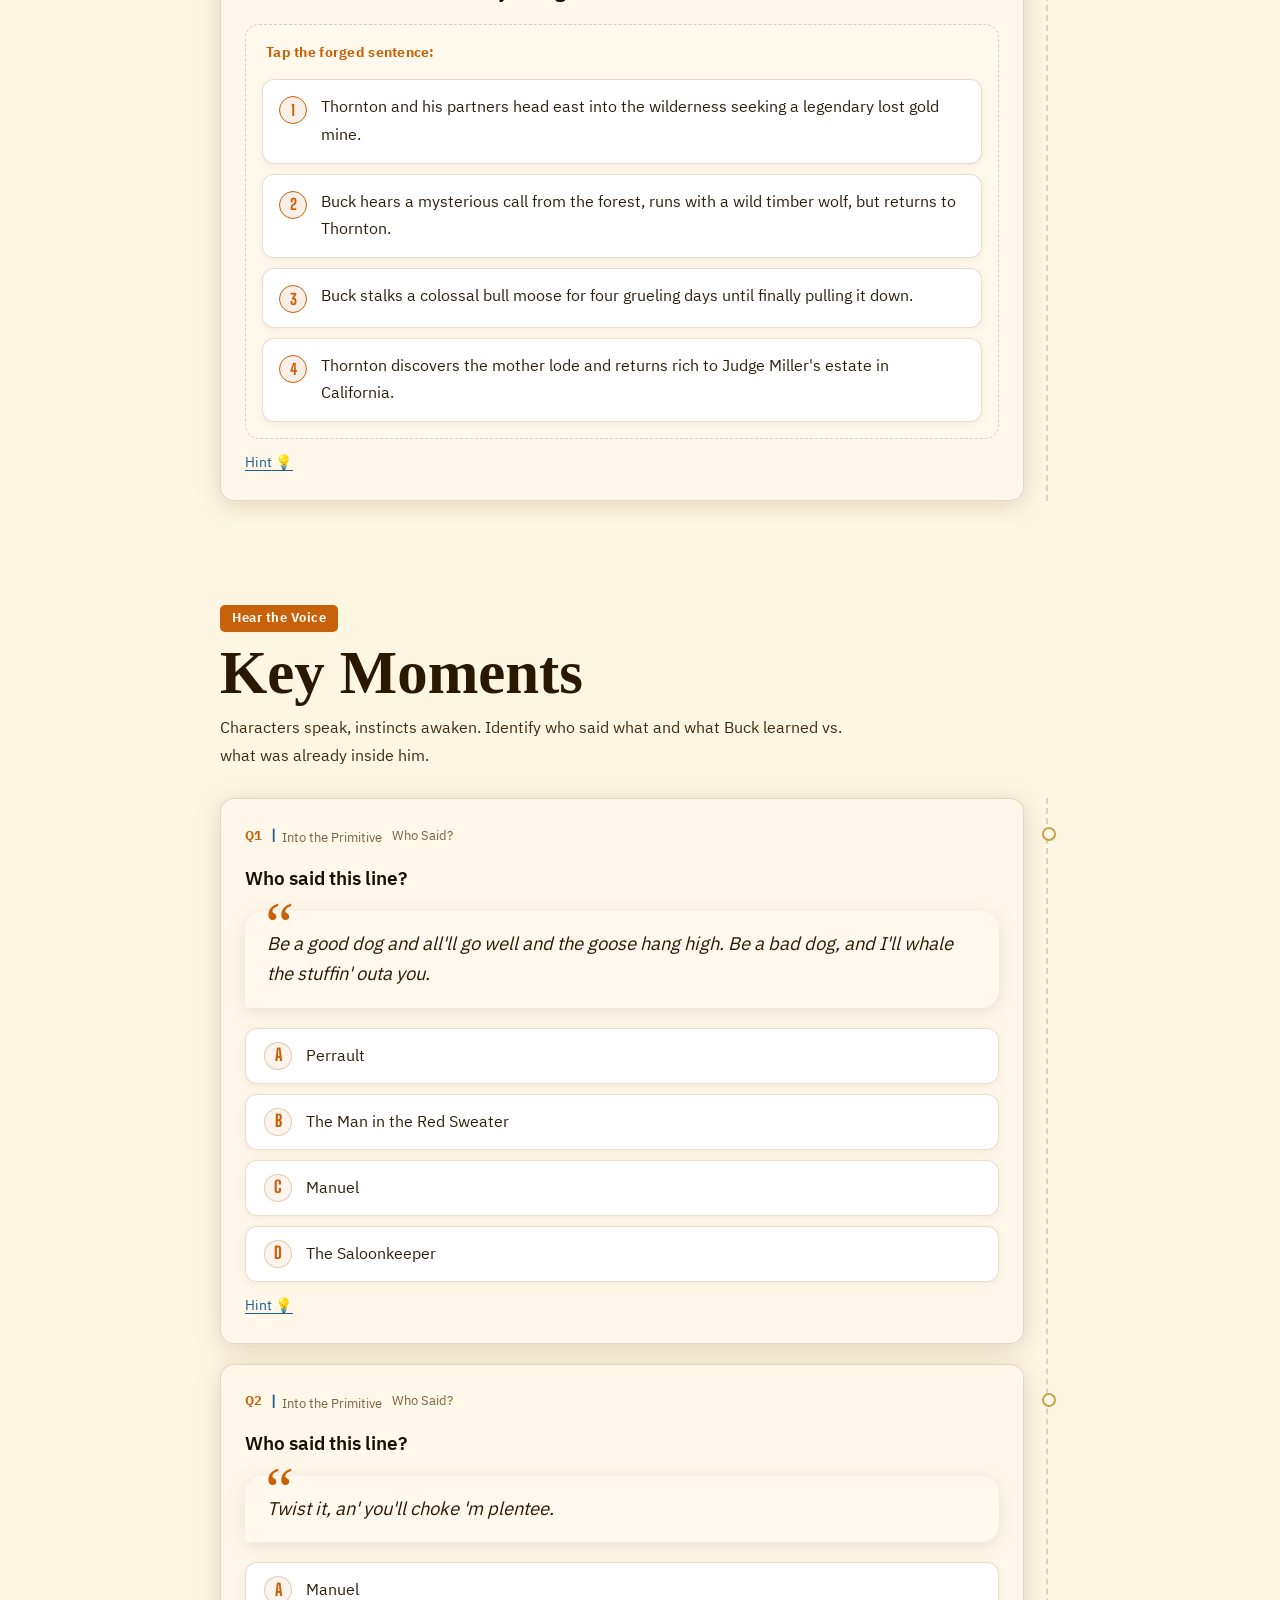
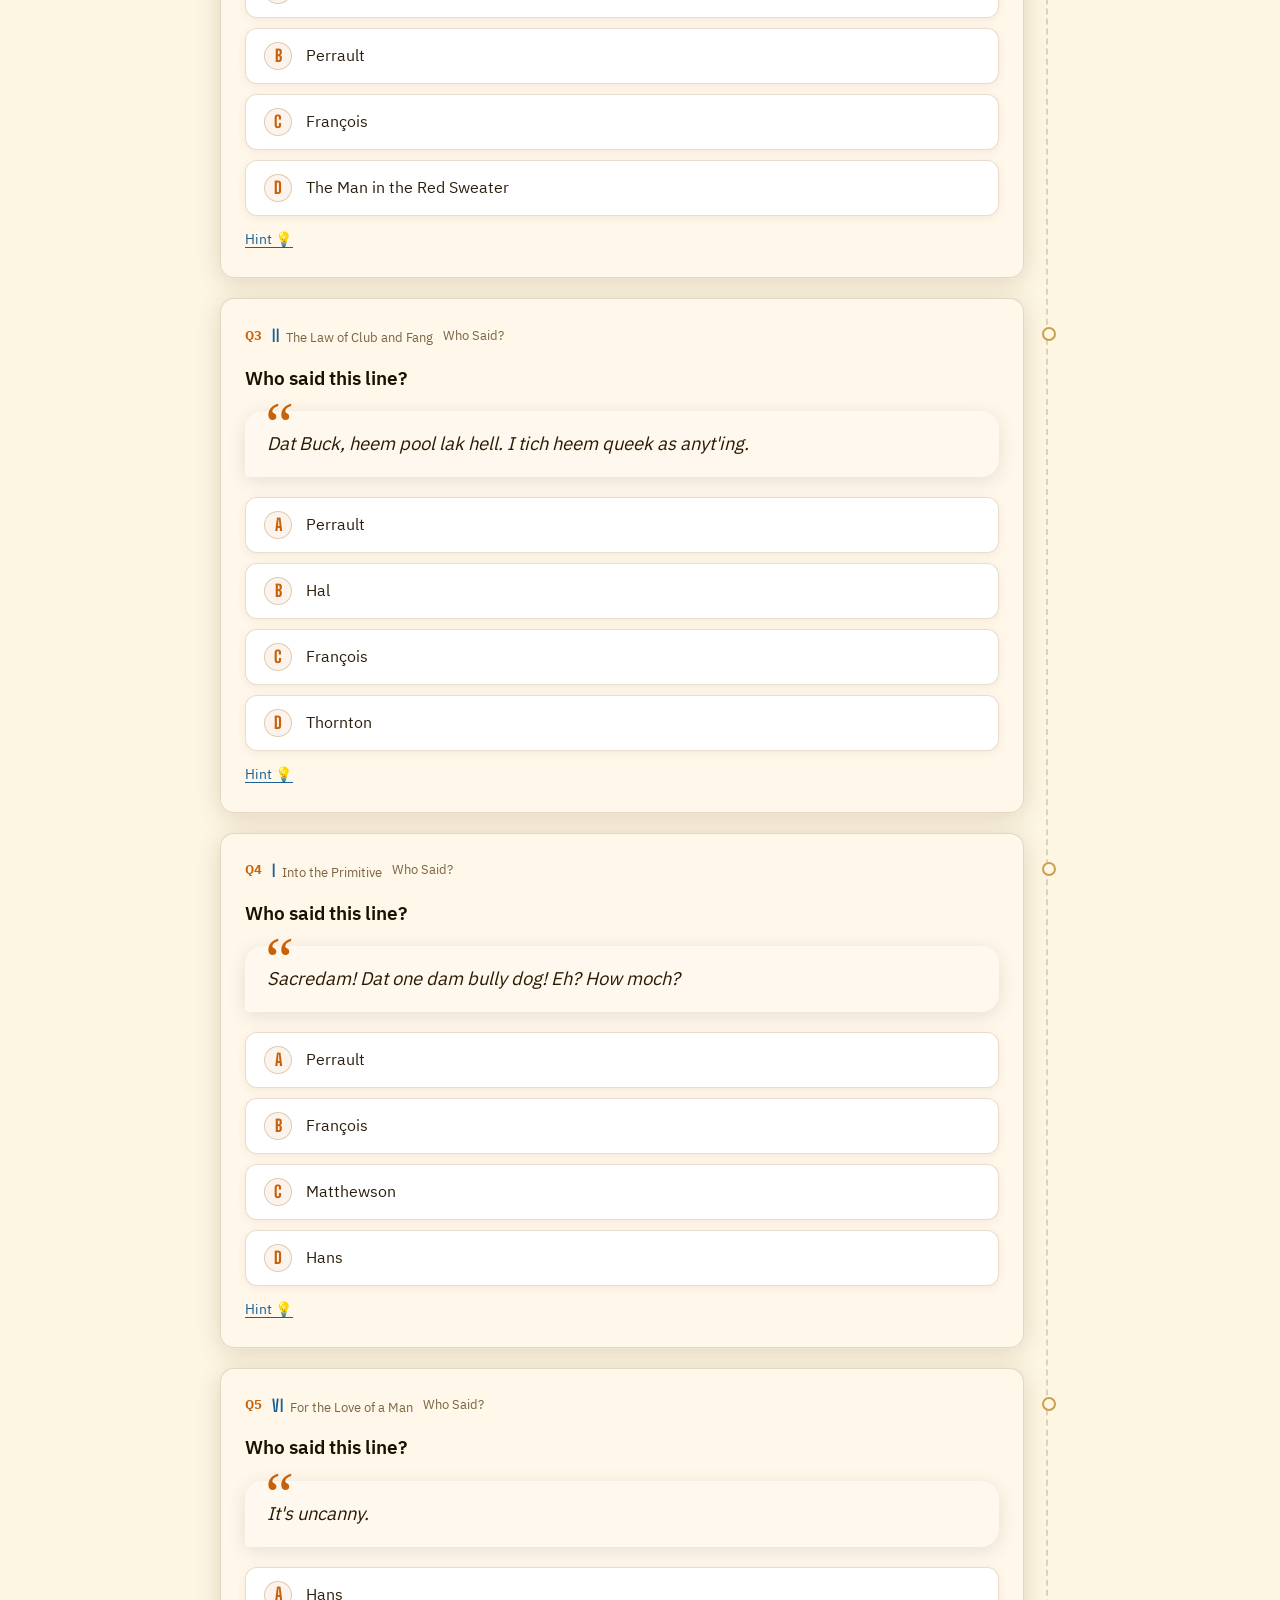
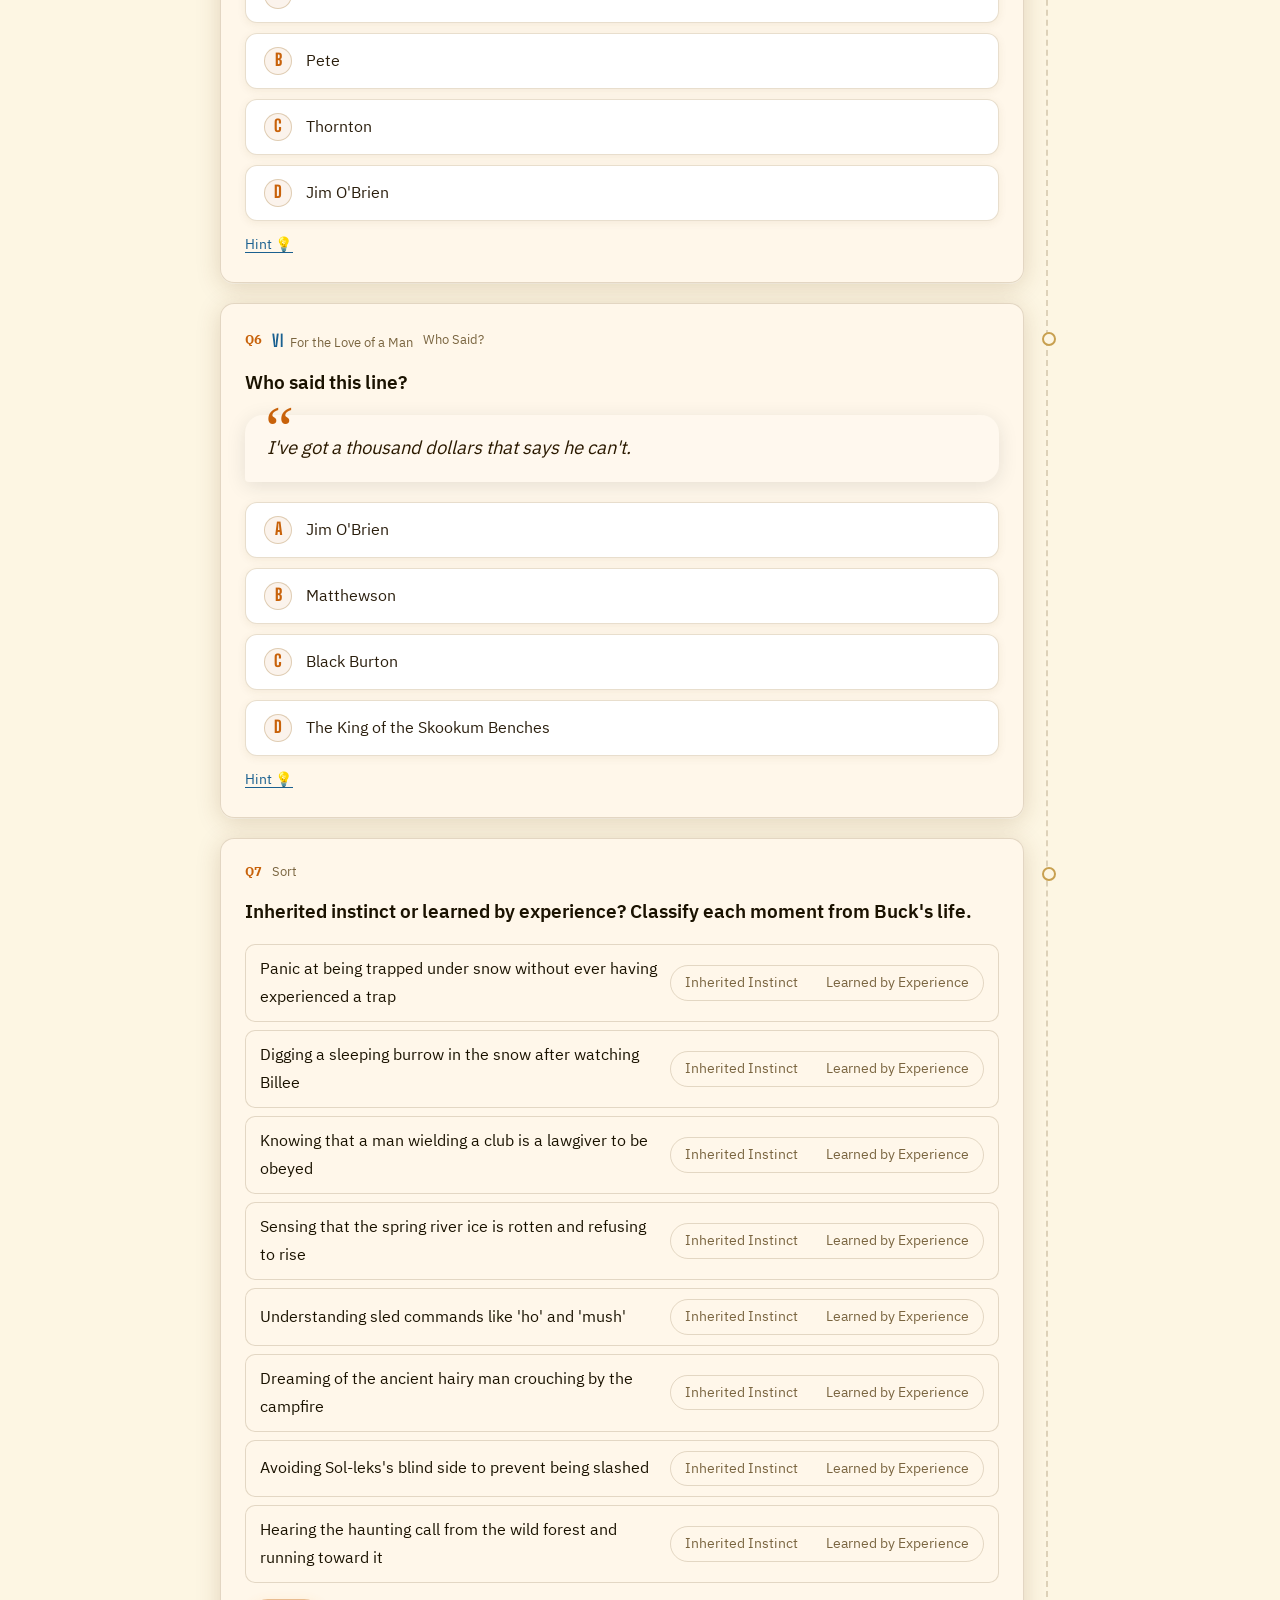
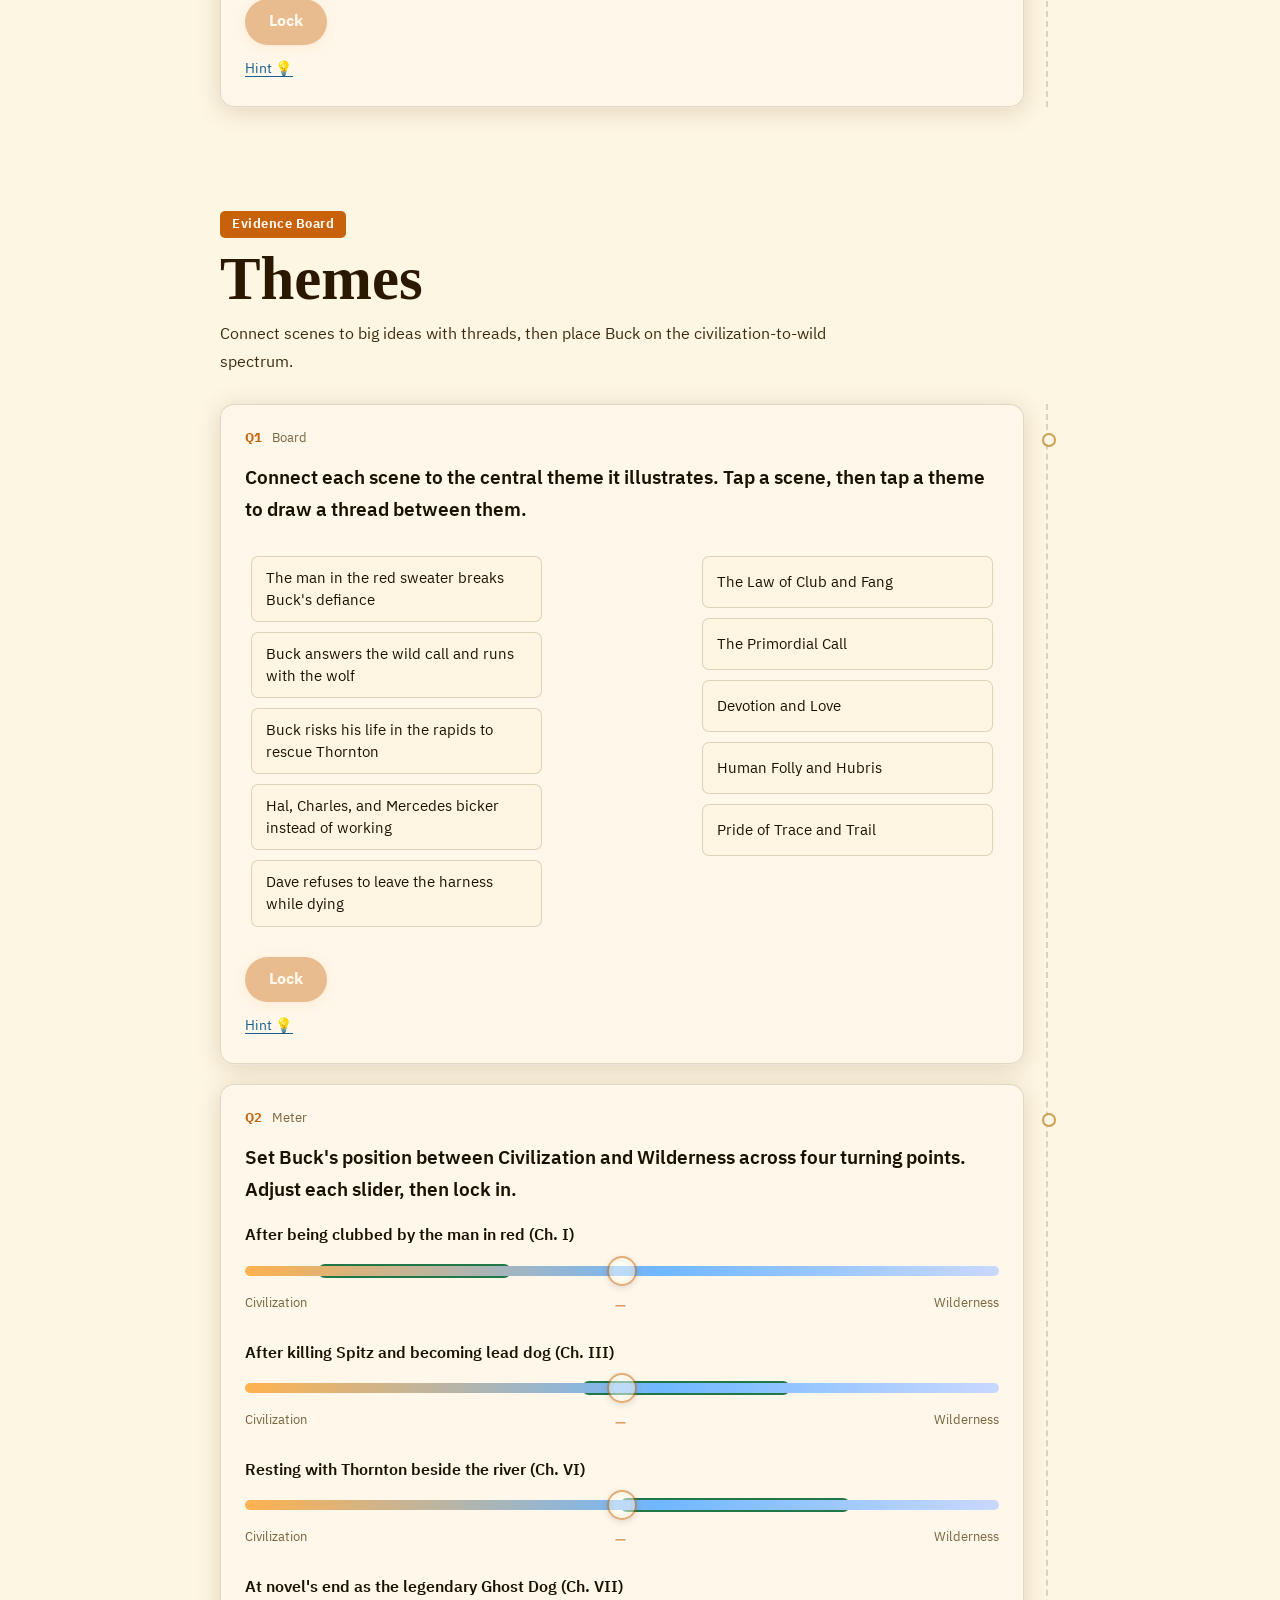
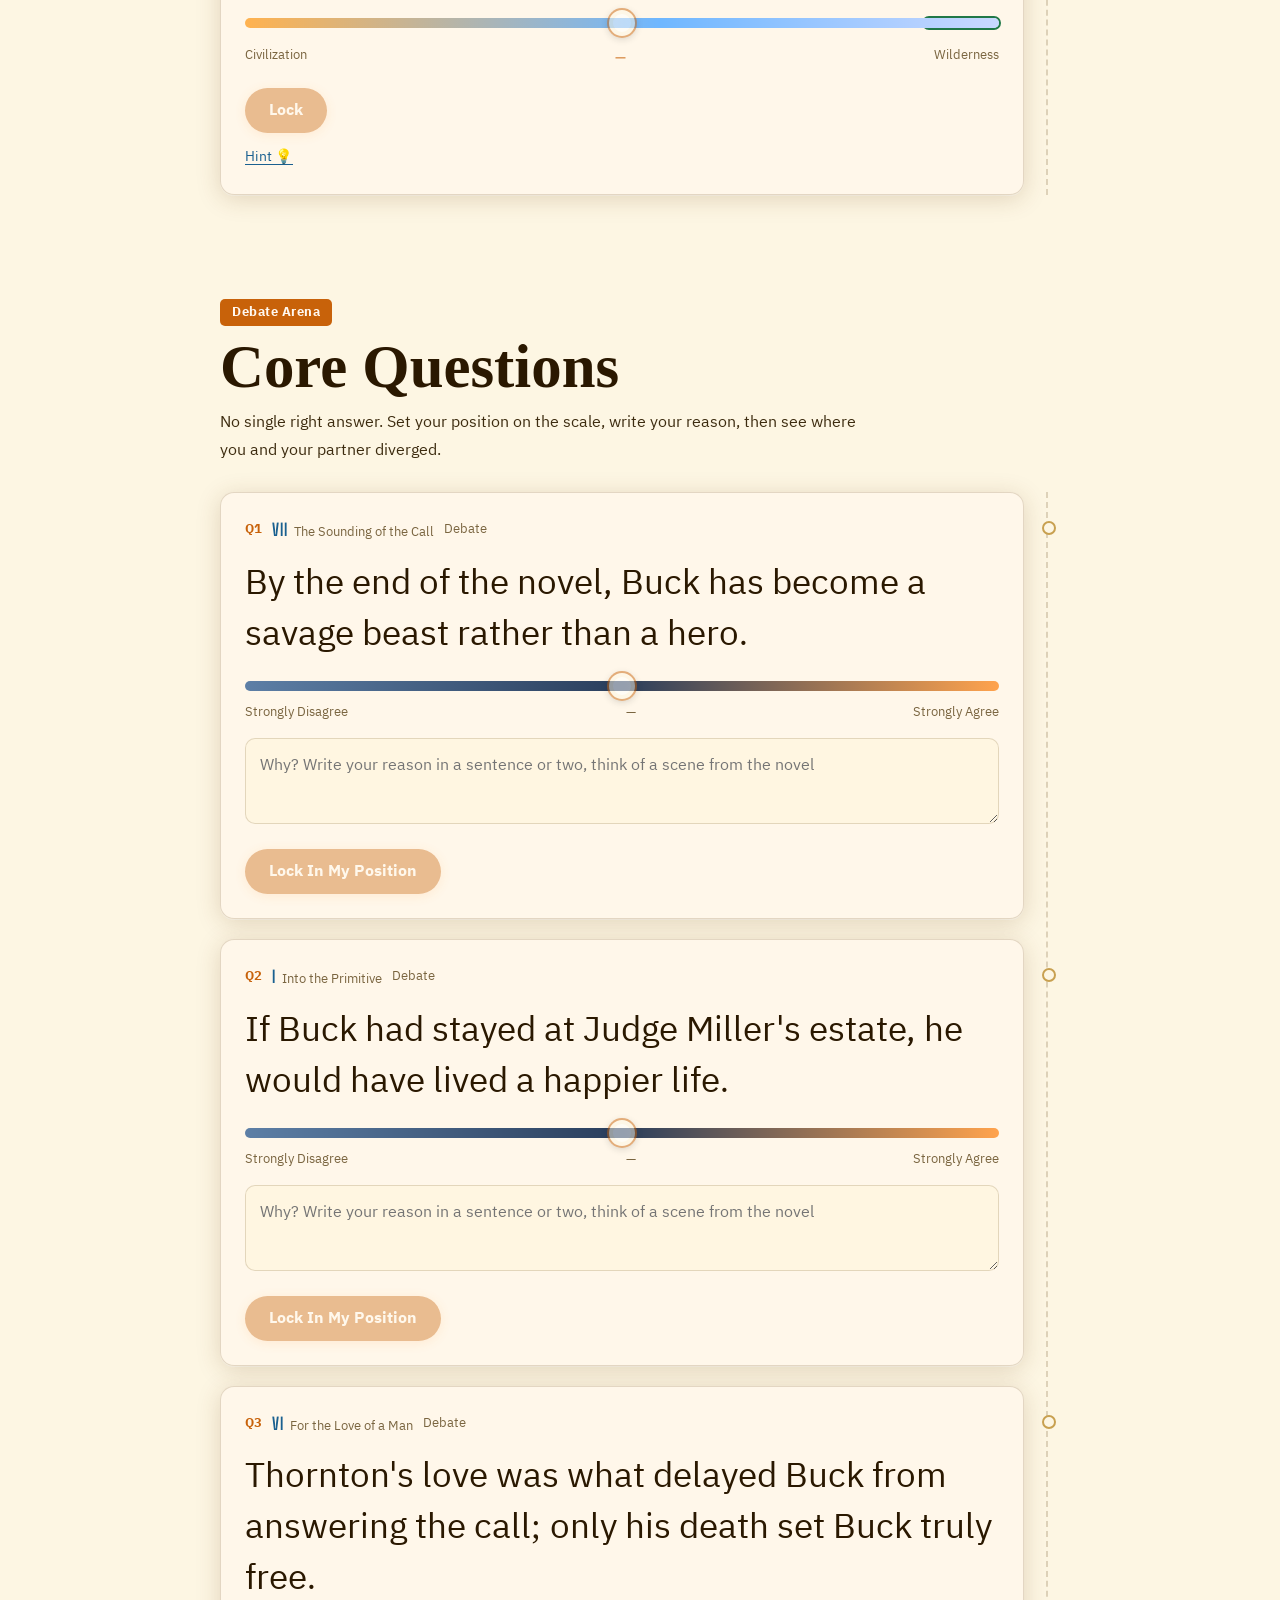
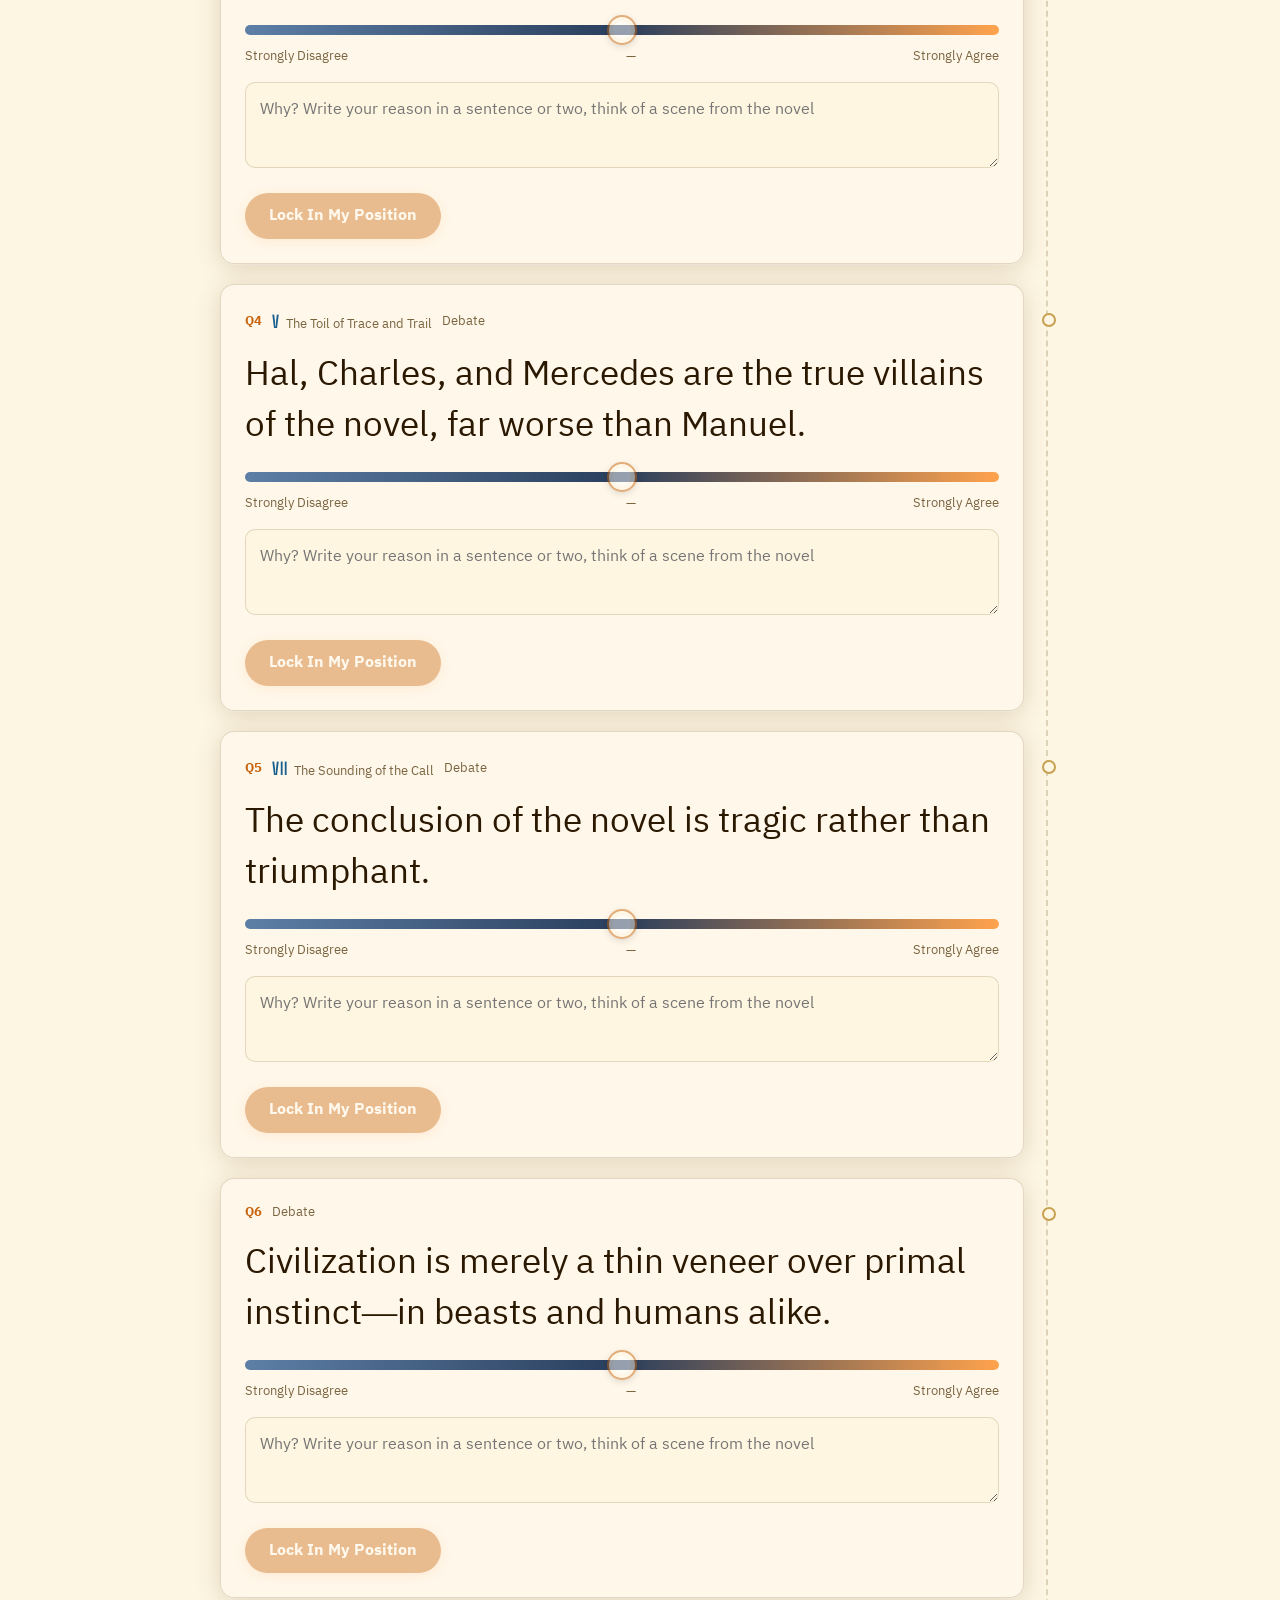
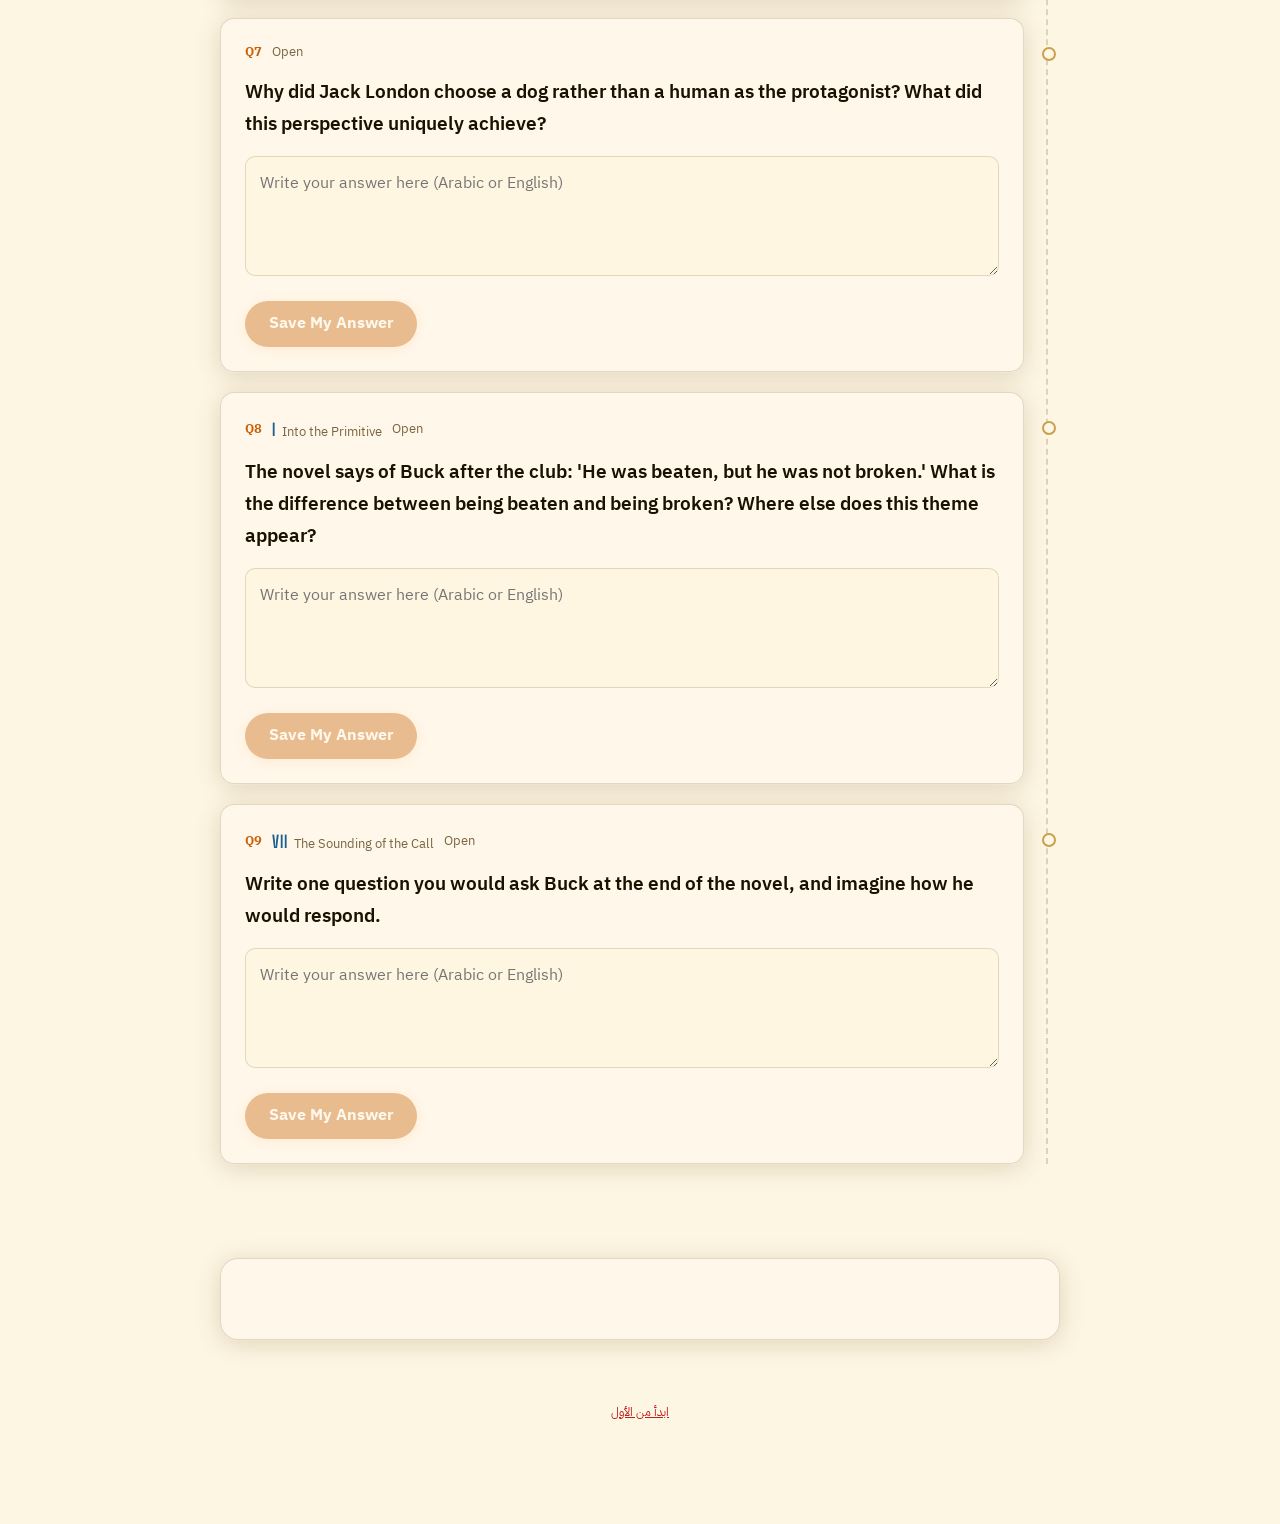
==== commit 5fb04d40: "Convert Wild-o-meter into a floating side widget that glides dynamically with scroll" ====
--- a/index.html
+++ b/index.html
@@ -111,13 +111,6 @@
       <button class="tab" role="tab" id="tab-key"   aria-selected="false" data-tab="key" hidden>Answer Key</button>
     </nav>
 
-    <!-- Wild-o-meter -->
-    <div class="wmeter" title="Buck between Civilization and the Wild">
-      <span id="wm-civ">Civilization</span>
-      <i><b id="wm"></b></i>
-      <span id="wm-wild">Wild</span>
-    </div>
-
     <!-- Sync chip -->
     <span class="chip" id="sync" hidden></span>
 
@@ -131,6 +124,15 @@
   <!-- Progress bar -->
   <div class="pbar" role="progressbar" aria-label="Progress"><b id="pb"></b></div>
 </header>
+
+<!-- Floating Side Wild-o-meter (Civilization vs Wild indicator on the side of the screen) -->
+<aside class="side-wmeter" id="side-wmeter" title="Buck between Civilization and the Wild" aria-label="Wild-o-meter">
+  <span class="wm-lbl" id="wm-civ">Civilization</span>
+  <div class="wm-track">
+    <b class="wm-thumb" id="wm"></b>
+  </div>
+  <span class="wm-lbl" id="wm-wild">Wild</span>
+</aside>
 
 <!-- ============================================================
      MAIN CONTENT
--- a/css/style.css
+++ b/css/style.css
@@ -268,41 +268,106 @@
 .tab[aria-selected="true"] { background: var(--ember); color: var(--ember-ink); }
 .tab:not([aria-selected="true"]):hover { color: var(--fg); background: rgba(255,255,255,.08); }
 
-/* Wild-o-meter */
-.wmeter {
+/* ============================================================
+   FLOATING SIDE WILD-O-METER (Civilization vs Wild indicator on the side of the screen)
+   ============================================================ */
+.side-wmeter {
+  position: fixed;
+  inset-inline-end: clamp(16px, 2.8vw, 36px);
+  top: 50%;
+  transform: translateY(-50%);
   display: flex;
   align-items: center;
-  gap: 8px;
-  font-size: .78rem;
+  gap: 12px;
+  background: var(--glass2);
+  border: 1px solid var(--line);
+  border-radius: 999px;
+  padding: 8px 18px;
+  box-shadow: 0 8px 32px rgba(0, 0, 0, 0.4), 0 0 0 1px rgba(255, 255, 255, 0.05);
+  backdrop-filter: blur(14px);
+  -webkit-backdrop-filter: blur(14px);
+  z-index: 90;
+  white-space: nowrap;
+  user-select: none;
+  transition: border-color .3s, box-shadow .3s, transform .3s;
+}
+[data-theme="light"] .side-wmeter {
+  background: rgba(255, 248, 235, 0.92);
+  border: 1.5px solid rgba(160, 120, 60, 0.28);
+  box-shadow: 0 8px 28px rgba(100, 60, 10, 0.12), 0 0 0 1px rgba(255, 255, 255, 0.6);
+}
+.side-wmeter:hover {
+  border-color: var(--ember);
+  box-shadow: 0 12px 36px rgba(0, 0, 0, 0.45), 0 0 20px rgba(255, 170, 68, 0.25);
+  transform: translateY(-50%) scale(1.03);
+}
+
+.wm-lbl {
+  font-size: .84rem;
+  font-weight: 700;
   color: var(--mut);
-  white-space: nowrap;
-}
-.wmeter i {
-  display: block;
-  width: 96px;
+  letter-spacing: .02em;
+}
+[data-theme="light"] .wm-lbl {
+  color: #5c4320;
+}
+
+.wm-track {
+  position: relative;
+  width: 104px;
   height: 6px;
   border-radius: 3px;
+  background: linear-gradient(90deg, #ffb24f, #6fb7ff 55%, #c9d8ff);
+}
+[dir=rtl] .wm-track {
   background: linear-gradient(270deg, #ffb24f, #6fb7ff 55%, #c9d8ff);
-  position: relative;
-}
-/* Flip gradient in LTR (English) so warm=left, cold=right */
-[dir=ltr] .wmeter i {
-  background: linear-gradient(90deg, #ffb24f, #6fb7ff 55%, #c9d8ff);
-}
-.wmeter b {
+}
+
+.wm-thumb {
   position: absolute;
   top: -4px;
   width: 14px;
   height: 14px;
   border-radius: 50%;
-  background: var(--fg);
-  border: 2px solid var(--night);
+  background: #0f1929;
+  border: 2px solid #ffffff;
   inset-inline-start: 0;
   transform: translateX(0);
-  transition: inset-inline-start 1.2s ease;
-  box-shadow: 0 0 8px rgba(255,170,68,.6);
-}
-[dir=rtl] .wmeter b { transform: translateX(50%); }
+  transition: inset-inline-start 1.2s cubic-bezier(0.2, 0.8, 0.3, 1);
+  box-shadow: 0 0 10px rgba(255, 170, 68, 0.8), 0 2px 6px rgba(0, 0, 0, 0.4);
+}
+[dir=rtl] .wm-thumb {
+  transform: translateX(50%);
+}
+[data-theme="light"] .wm-thumb {
+  background: #1e1305;
+  border-color: #ffffff;
+  box-shadow: 0 0 10px rgba(200, 100, 20, 0.7), 0 2px 6px rgba(0, 0, 0, 0.3);
+}
+
+@media (max-width: 1100px) {
+  .side-wmeter {
+    top: auto;
+    bottom: 20px;
+    inset-inline-end: 20px;
+    transform: none;
+    padding: 6px 14px;
+  }
+  .side-wmeter:hover {
+    transform: scale(1.03);
+  }
+}
+@media (max-width: 600px) {
+  .side-wmeter {
+    bottom: 12px;
+    inset-inline-end: 12px;
+    gap: 8px;
+    padding: 5px 12px;
+  }
+  .wm-track {
+    width: 75px;
+  }
+}
 
 /* Header buttons */
 .hdr-btns {
@@ -920,33 +985,130 @@
 .muted { color: var(--mut); }
 
 /* ============================================================
-   FORGED GAME
+   FORGED GAME — CLEAR BORDERED INTERACTIVE CHOICE CARDS
    ============================================================ */
 .doc {
   position: relative;
   display: flex;
   flex-direction: column;
-  gap: 8px;
-  background: rgba(255,255,255,.03);
-  border: 1px dashed var(--line);
-  border-radius: 10px;
-  padding: 12px;
-}
+  gap: 12px;
+  background: var(--surface);
+  border: 1.5px dashed var(--line);
+  border-radius: 14px;
+  padding: 16px;
+  margin-top: 6px;
+}
+[data-theme="light"] .doc {
+  background: rgba(255, 250, 240, 0.7);
+  border: 1.5px dashed rgba(160, 130, 80, 0.35);
+}
+
+.doc-instruction {
+  font-size: .88rem;
+  font-weight: 700;
+  color: var(--ember);
+  letter-spacing: .02em;
+  padding-inline: 4px;
+  margin-bottom: 2px;
+}
+
+.sents-grid {
+  display: flex;
+  flex-direction: column;
+  gap: 10px;
+  width: 100%;
+}
+
 .sent {
-  display: block;
+  display: flex;
+  align-items: flex-start;
+  gap: 14px;
   text-align: start;
   width: 100%;
-  background: none;
-  border: 1px solid transparent;
-  border-radius: 8px;
-  padding: 10px 14px;
-  line-height: 1.75;
-  transition: background .2s, border-color .2s;
-}
-.sent:not([disabled]):hover { background: rgba(255,163,77,.1); border-color: rgba(255,163,77,.4); }
-.sent[disabled] { cursor: default; }
-.sent.fake { border-color: var(--bad); background: rgba(255,112,112,.12); text-decoration: line-through; text-decoration-color: var(--bad); text-decoration-thickness: 2px; }
-.sent.wrongpick { border-color: var(--mut); opacity: .7; }
+  background: rgba(255, 255, 255, 0.05);
+  border: 1.5px solid var(--line);
+  border-radius: 12px;
+  padding: 14px 16px;
+  line-height: 1.7;
+  font-size: 1rem;
+  color: var(--fg);
+  cursor: pointer;
+  box-shadow: 0 2px 6px rgba(0, 0, 0, 0.15);
+  transition: all .2s cubic-bezier(0.2, 0.8, 0.3, 1);
+  position: relative;
+}
+[data-theme="light"] .sent {
+  background: #ffffff;
+  border: 1.5px solid rgba(180, 145, 90, 0.3);
+  box-shadow: 0 2px 8px rgba(120, 80, 20, 0.08);
+  color: #2b1f0e;
+}
+
+.sent:not([disabled]):hover {
+  background: rgba(255, 170, 68, 0.12);
+  border-color: var(--ember);
+  transform: translateY(-2px);
+  box-shadow: 0 6px 18px rgba(255, 170, 68, 0.2);
+}
+[data-theme="light"] .sent:not([disabled]):hover {
+  background: #fff8f0;
+  border-color: var(--ember);
+  box-shadow: 0 6px 18px rgba(180, 90, 15, 0.15);
+}
+
+.sent-num {
+  flex: none;
+  width: 28px;
+  height: 28px;
+  border-radius: 50%;
+  background: rgba(255, 170, 68, 0.15);
+  border: 1.5px solid var(--ember);
+  color: var(--ember);
+  display: grid;
+  place-items: center;
+  font-family: var(--f-en), sans-serif;
+  font-size: 0.95rem;
+  font-weight: 800;
+  line-height: 1;
+  margin-top: 2px;
+}
+[data-theme="light"] .sent-num {
+  background: rgba(200, 100, 15, 0.1);
+  border-color: var(--ember);
+  color: var(--ember);
+}
+
+.sent-txt {
+  flex: 1;
+}
+
+.sent[disabled] {
+  cursor: default;
+  opacity: 0.85;
+}
+
+.sent.fake {
+  border-color: var(--bad);
+  background: rgba(255, 112, 112, 0.16) !important;
+  color: var(--bad);
+}
+[data-theme="light"] .sent.fake {
+  background: #fff0f0 !important;
+  border-color: #d32f2f;
+  color: #c62828;
+}
+.sent.fake .sent-txt {
+  text-decoration: line-through;
+  text-decoration-color: var(--bad);
+  text-decoration-thickness: 2.5px;
+}
+
+.sent.wrongpick {
+  border-color: var(--mut);
+  opacity: .65;
+  background: rgba(0, 0, 0, 0.1);
+}
+
 .stamp {
   position: absolute;
   inset-block-start: -13px;
@@ -961,29 +1123,66 @@
   border-radius: 4px;
   transform: rotate(-4deg);
   font-size: .95rem;
+  z-index: 2;
 }
 .stamp.ok { border-color: var(--good); color: var(--good); }
 
 /* ============================================================
-   WHO SAID IT
-   ============================================================ */
-.opts { display: grid; gap: 8px; }
+   WHO SAID IT — CLEAR BORDERED CHOICE CARDS
+   ============================================================ */
+.opts { display: grid; gap: 10px; }
 .opt {
   display: flex;
-  gap: 12px;
+  gap: 14px;
   align-items: center;
   text-align: start;
-  background: rgba(255,255,255,.04);
-  border: 1px solid var(--line);
-  border-radius: 10px;
-  padding: 11px 16px;
-  transition: border-color .2s, background .2s;
-}
-.opt:not([disabled]):hover { border-color: var(--ember); background: rgba(255,163,77,.08); }
-.opt .k { flex: none; width: 28px; height: 28px; border-radius: 50%; border: 1px solid var(--line); display: grid; place-items: center; font-size: .85rem; font-weight: 700; color: var(--mut); }
-[data-lang="en"] .opt .k { font-family: var(--f-en), sans-serif; font-size: 1rem; line-height: 1; }
-.opt.right { border-color: var(--good); background: rgba(111,224,165,.1); }
-.opt.wrong { border-color: var(--bad); background: rgba(255,112,112,.1); }
+  background: rgba(255,255,255,.05);
+  border: 1.5px solid var(--line);
+  border-radius: 12px;
+  padding: 13px 18px;
+  font-size: 1rem;
+  color: var(--fg);
+  cursor: pointer;
+  box-shadow: 0 2px 6px rgba(0,0,0,.15);
+  transition: all .2s cubic-bezier(0.2, 0.8, 0.3, 1);
+}
+[data-theme="light"] .opt {
+  background: #ffffff;
+  border: 1.5px solid rgba(180, 145, 90, 0.3);
+  box-shadow: 0 2px 8px rgba(120, 80, 20, 0.08);
+  color: #2b1f0e;
+}
+.opt:not([disabled]):hover {
+  border-color: var(--ember);
+  background: rgba(255,163,77,.12);
+  transform: translateY(-2px);
+  box-shadow: 0 6px 18px rgba(255, 170, 68, 0.2);
+}
+[data-theme="light"] .opt:not([disabled]):hover {
+  background: #fff8f0;
+  border-color: var(--ember);
+  box-shadow: 0 6px 18px rgba(180, 90, 15, 0.15);
+}
+.opt .k {
+  flex: none;
+  width: 28px;
+  height: 28px;
+  border-radius: 50%;
+  border: 1.5px solid var(--line);
+  display: grid;
+  place-items: center;
+  font-size: .9rem;
+  font-weight: 800;
+  color: var(--mut);
+}
+[data-lang="en"] .opt .k { font-family: var(--f-en), sans-serif; font-size: 1.05rem; line-height: 1; }
+[data-theme="light"] .opt .k {
+  border-color: rgba(180, 145, 90, 0.4);
+  color: var(--ember);
+  background: rgba(200, 100, 15, 0.08);
+}
+.opt.right { border-color: var(--good); background: rgba(111,224,165,.14); }
+.opt.wrong { border-color: var(--bad); background: rgba(255,112,112,.14); }
 .opt[disabled] { cursor: default; }
 
 .bubble {
@@ -1214,7 +1413,6 @@
 @media(max-width:620px) {
   .tabs { order: 3; flex-basis: 100%; }
   .brand { font-size: 1.45rem; }
-  .wmeter { margin-inline-start: auto; }
   .hdr-btns { margin-inline-start: auto; }
   .board { column-gap: 36px; }
   .node { font-size: .82rem; padding: 8px; }
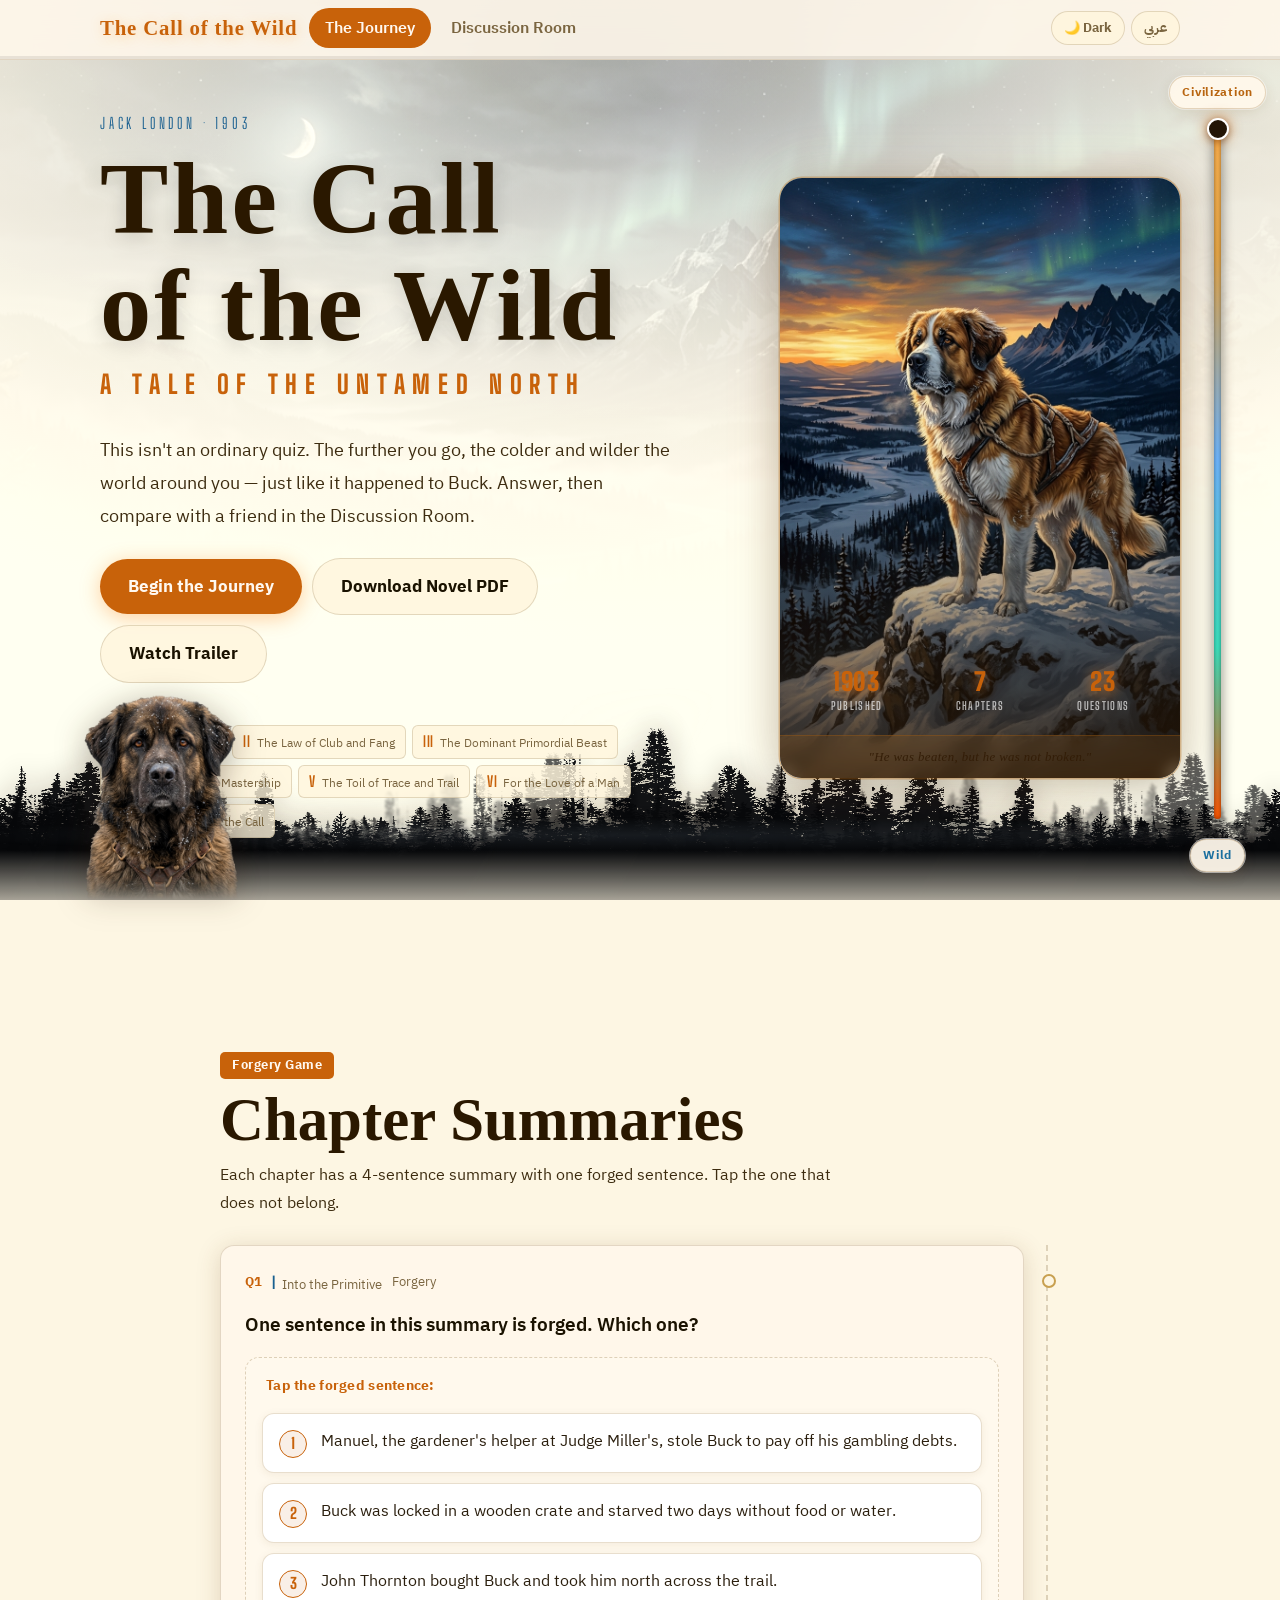
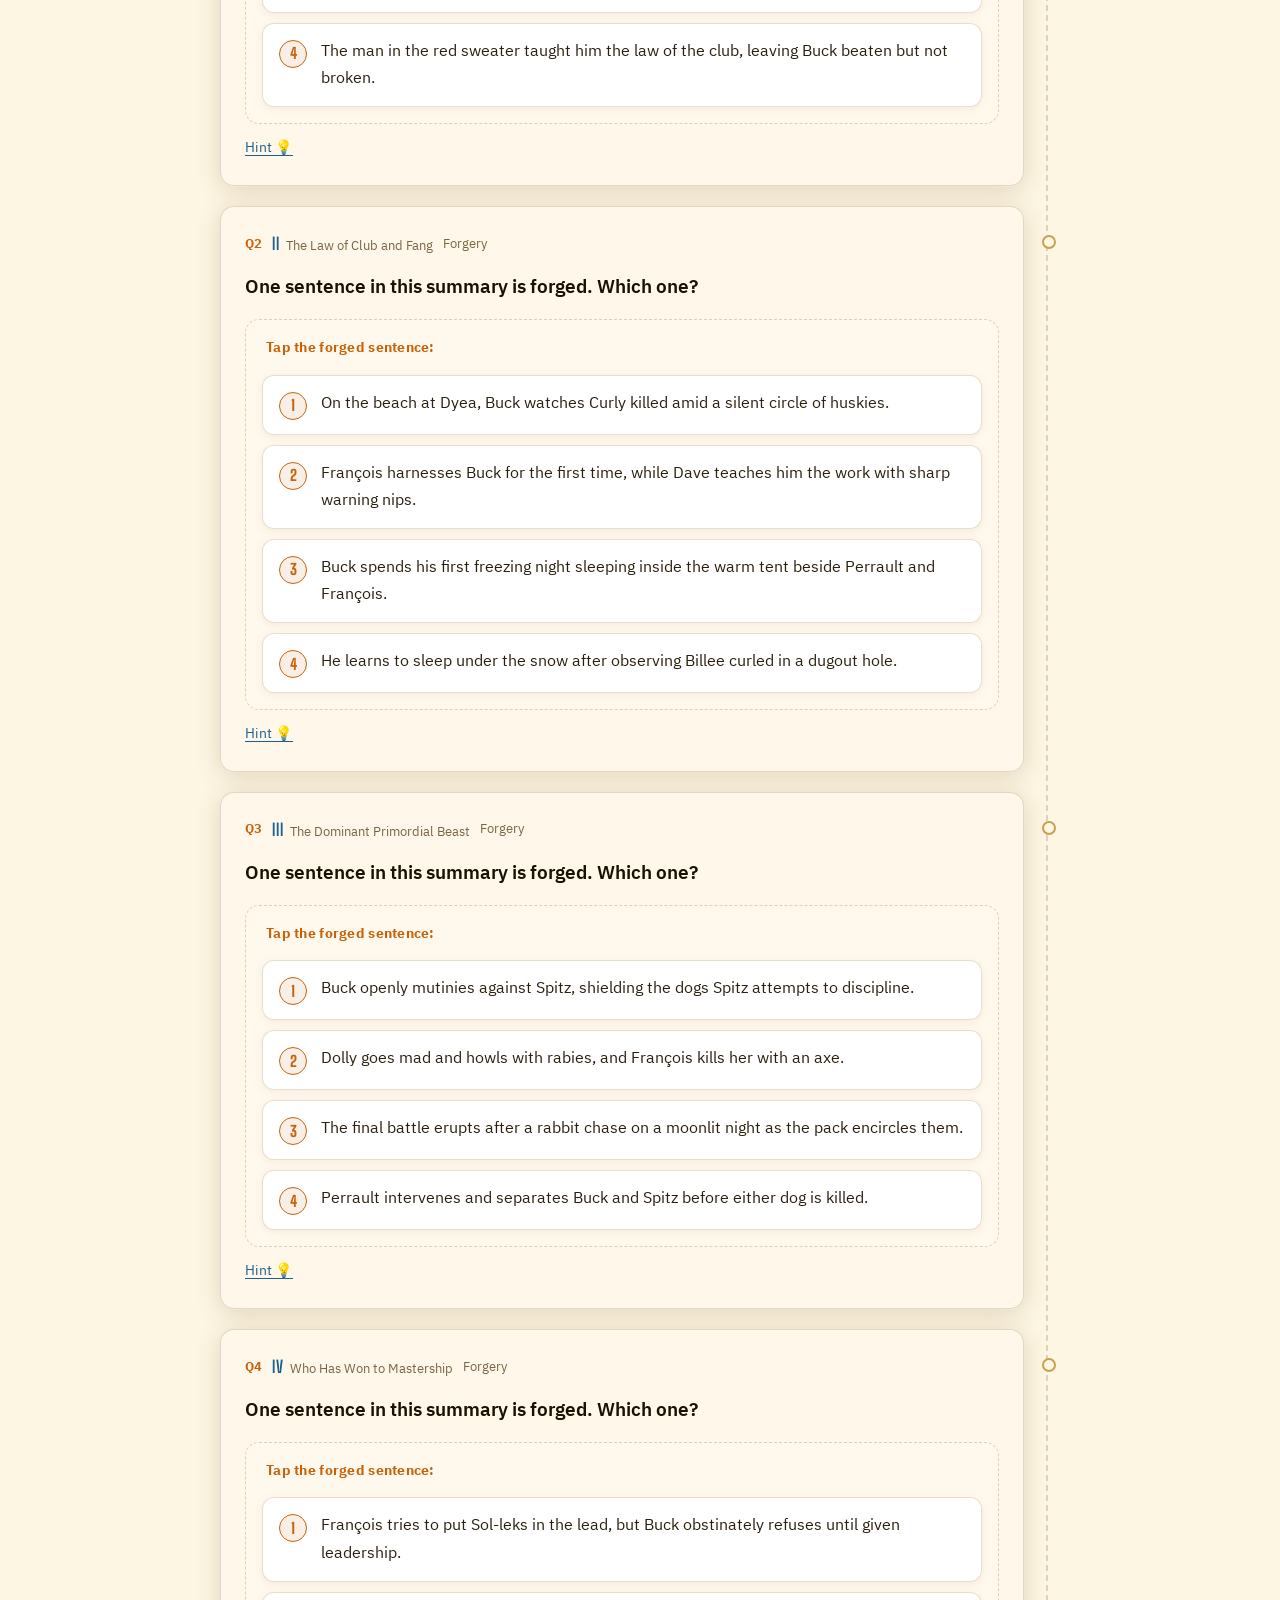
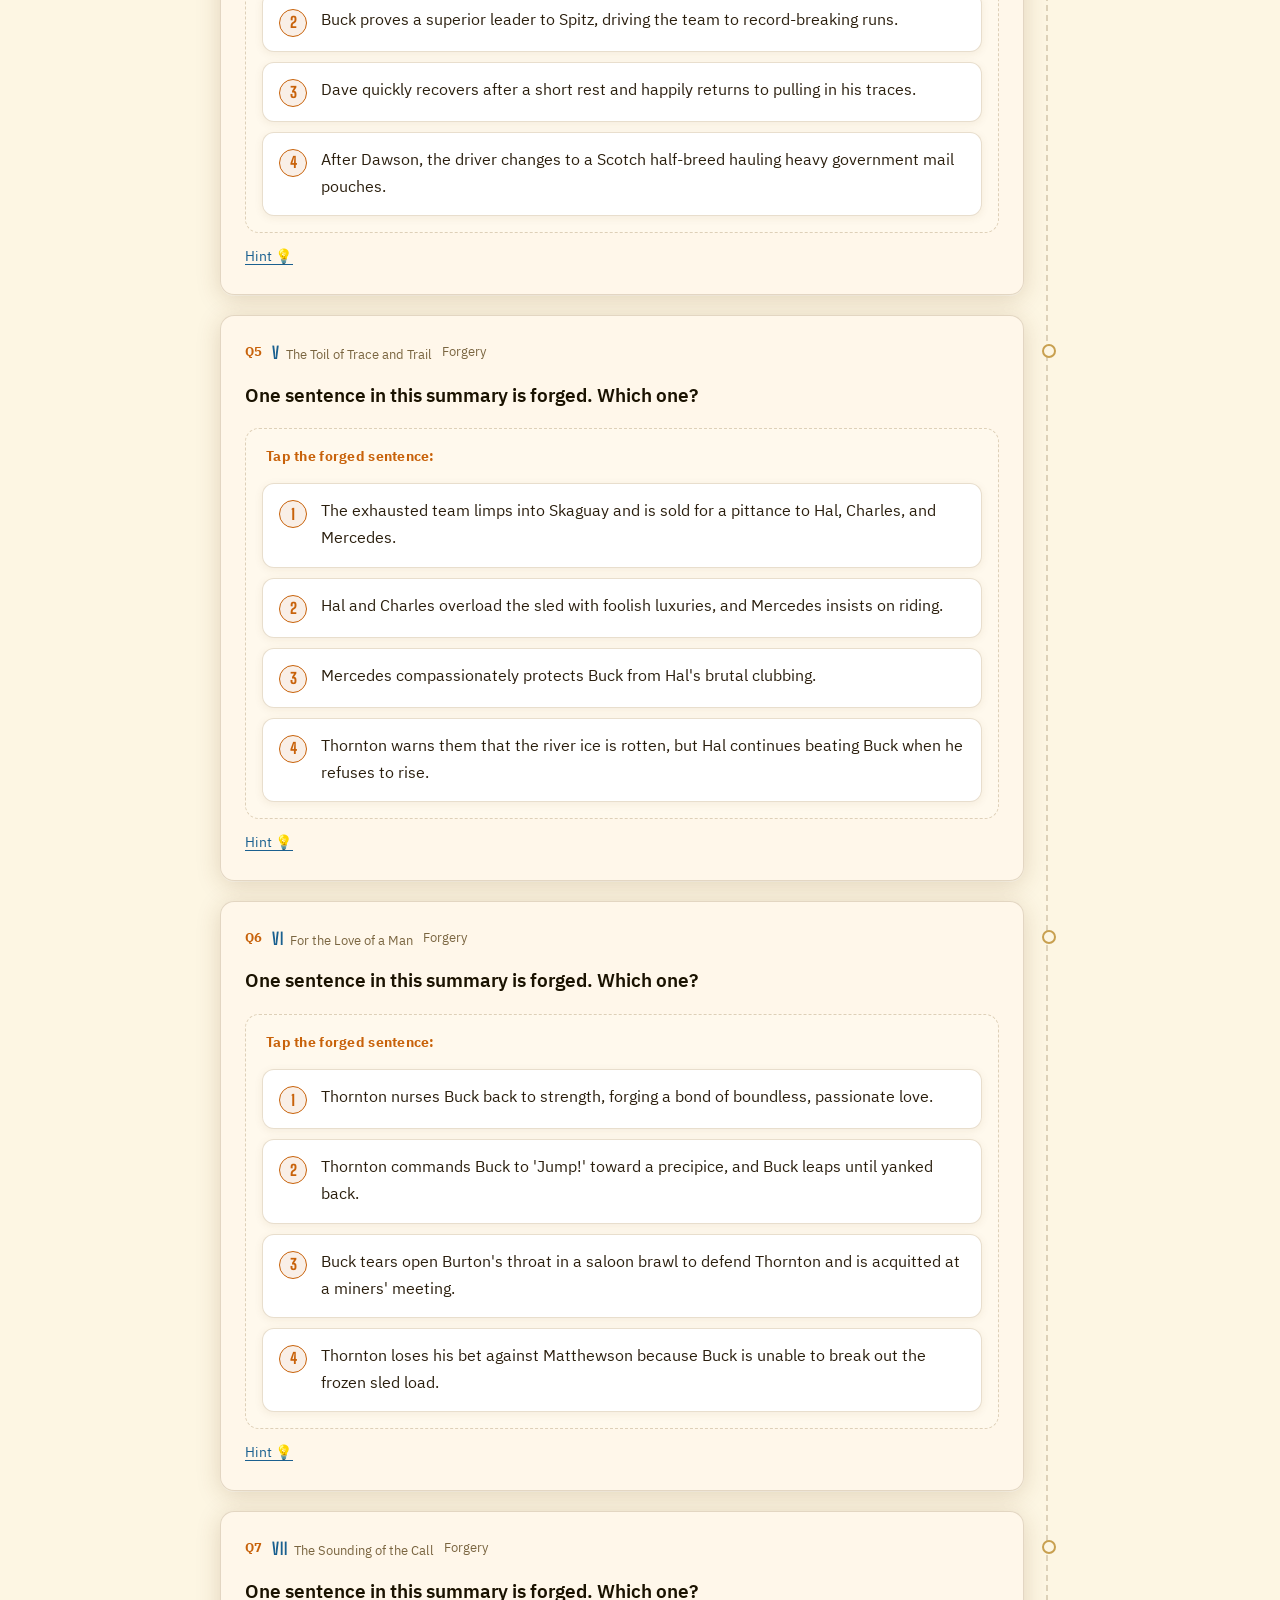
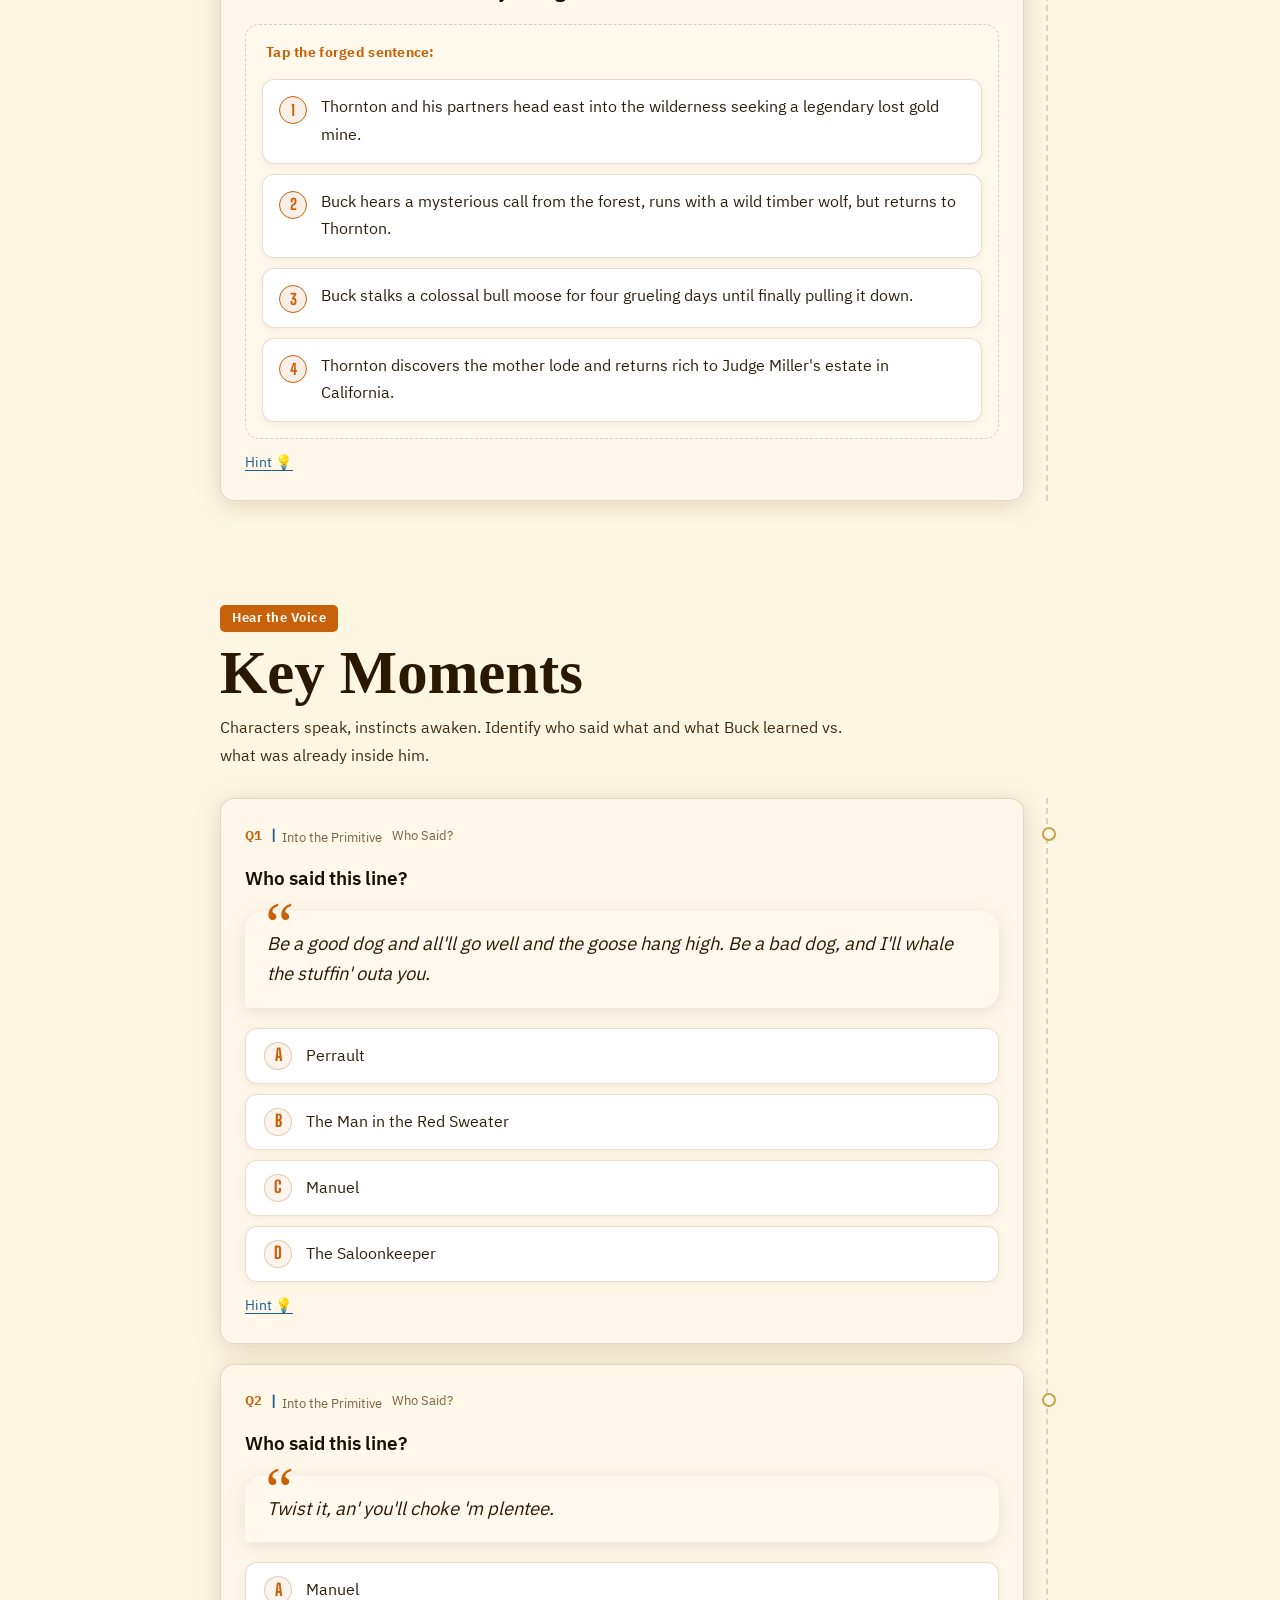
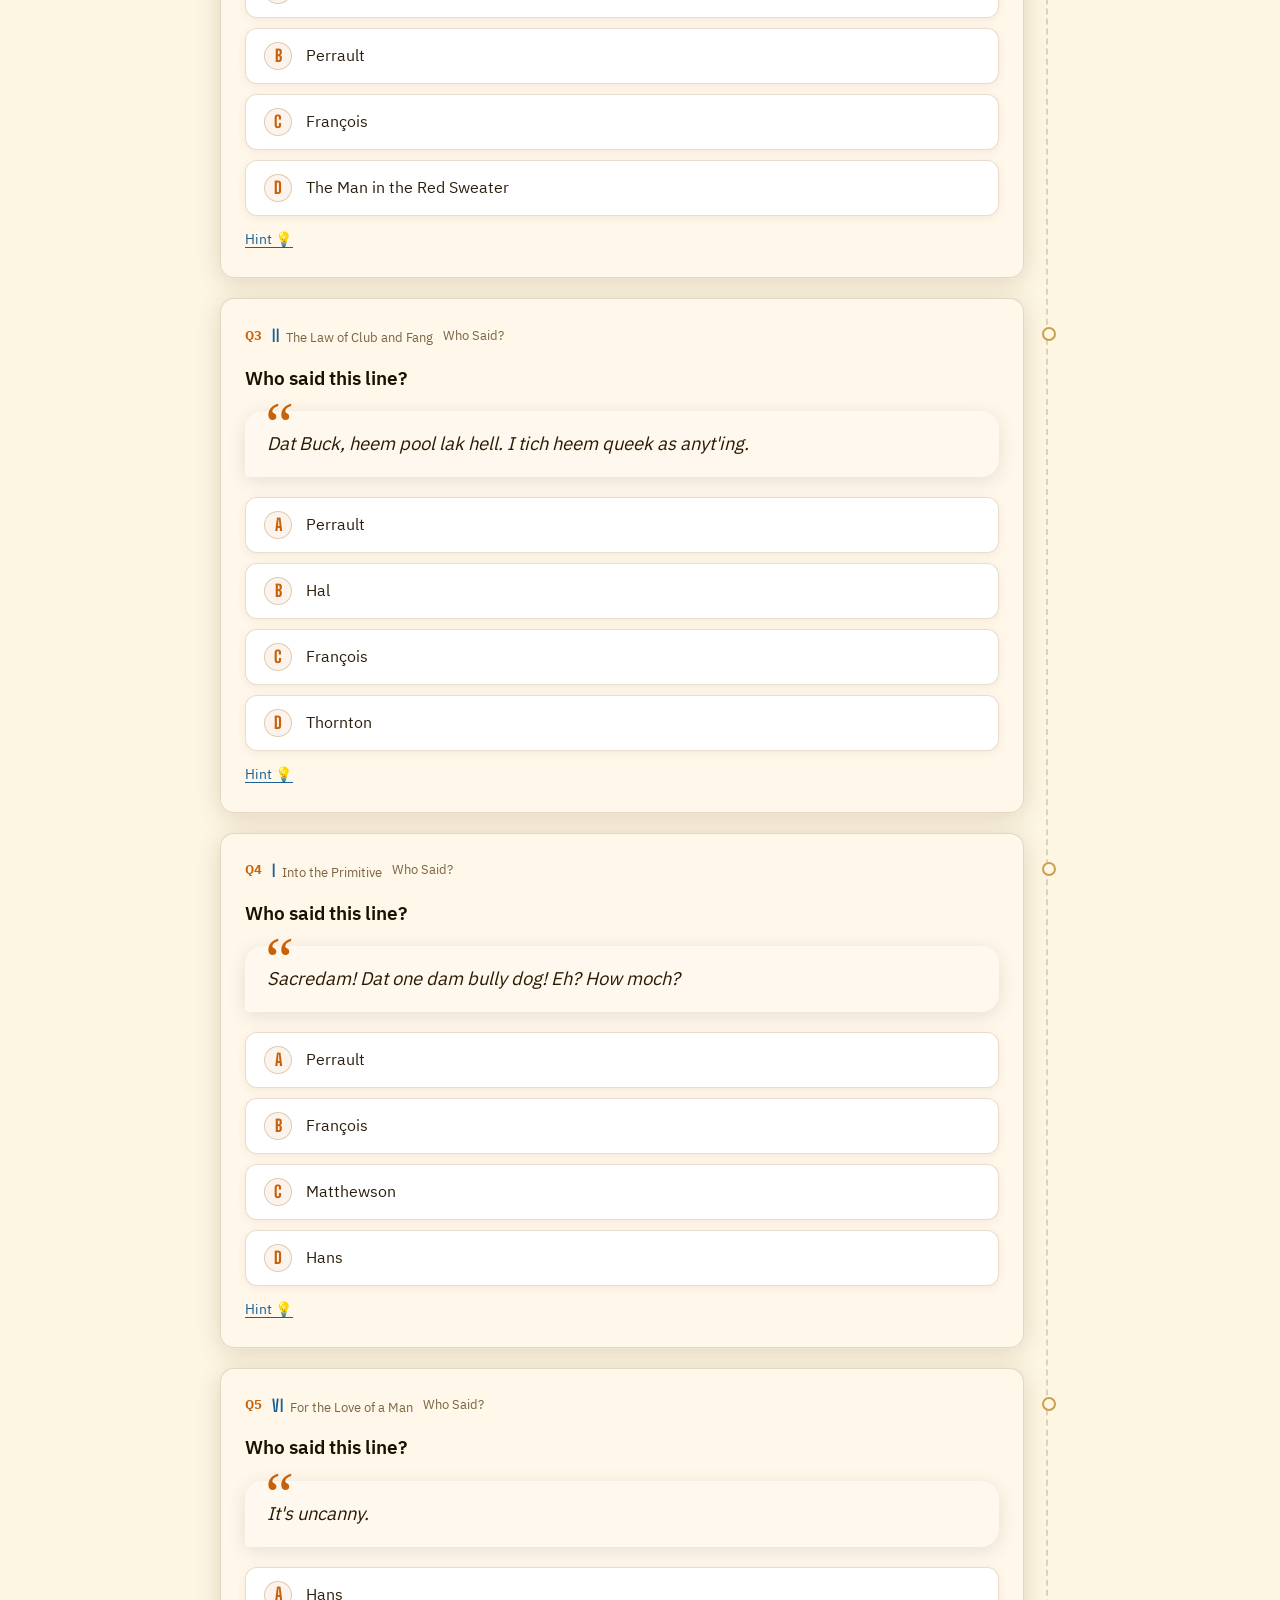
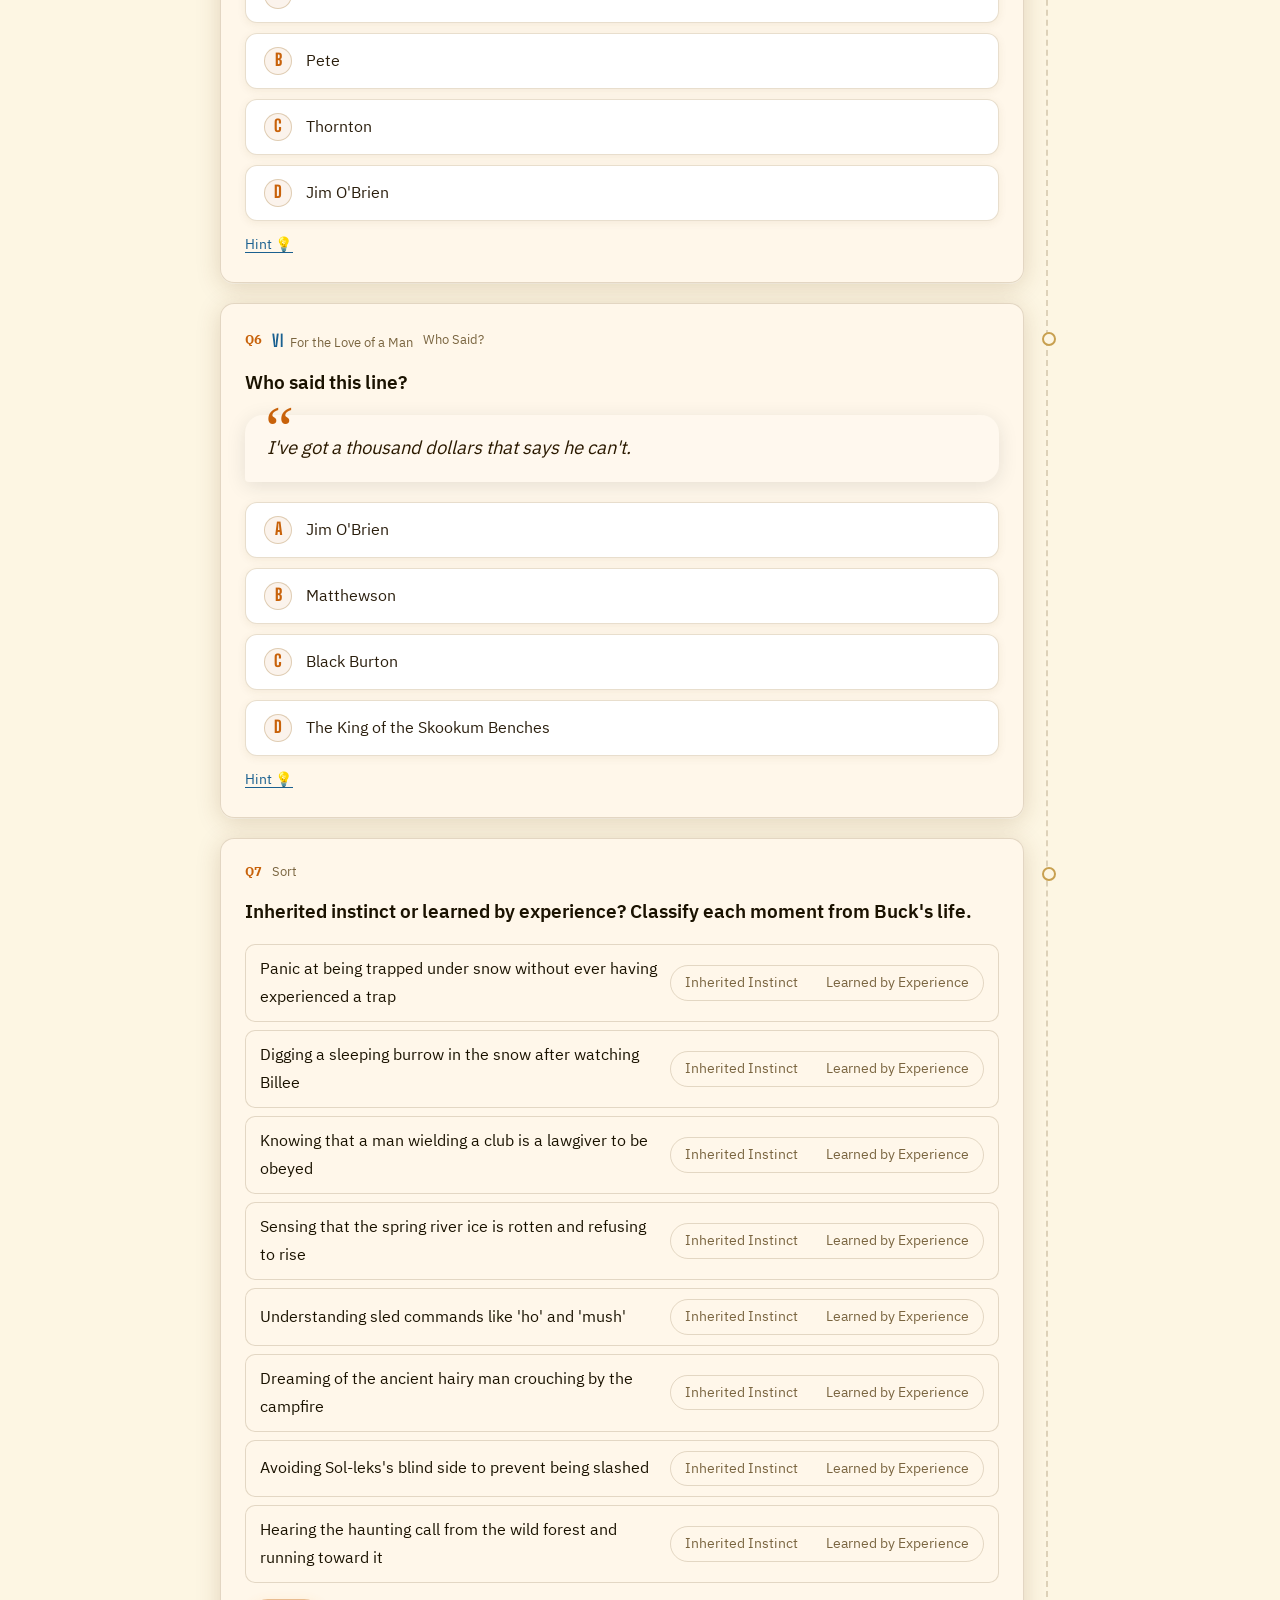
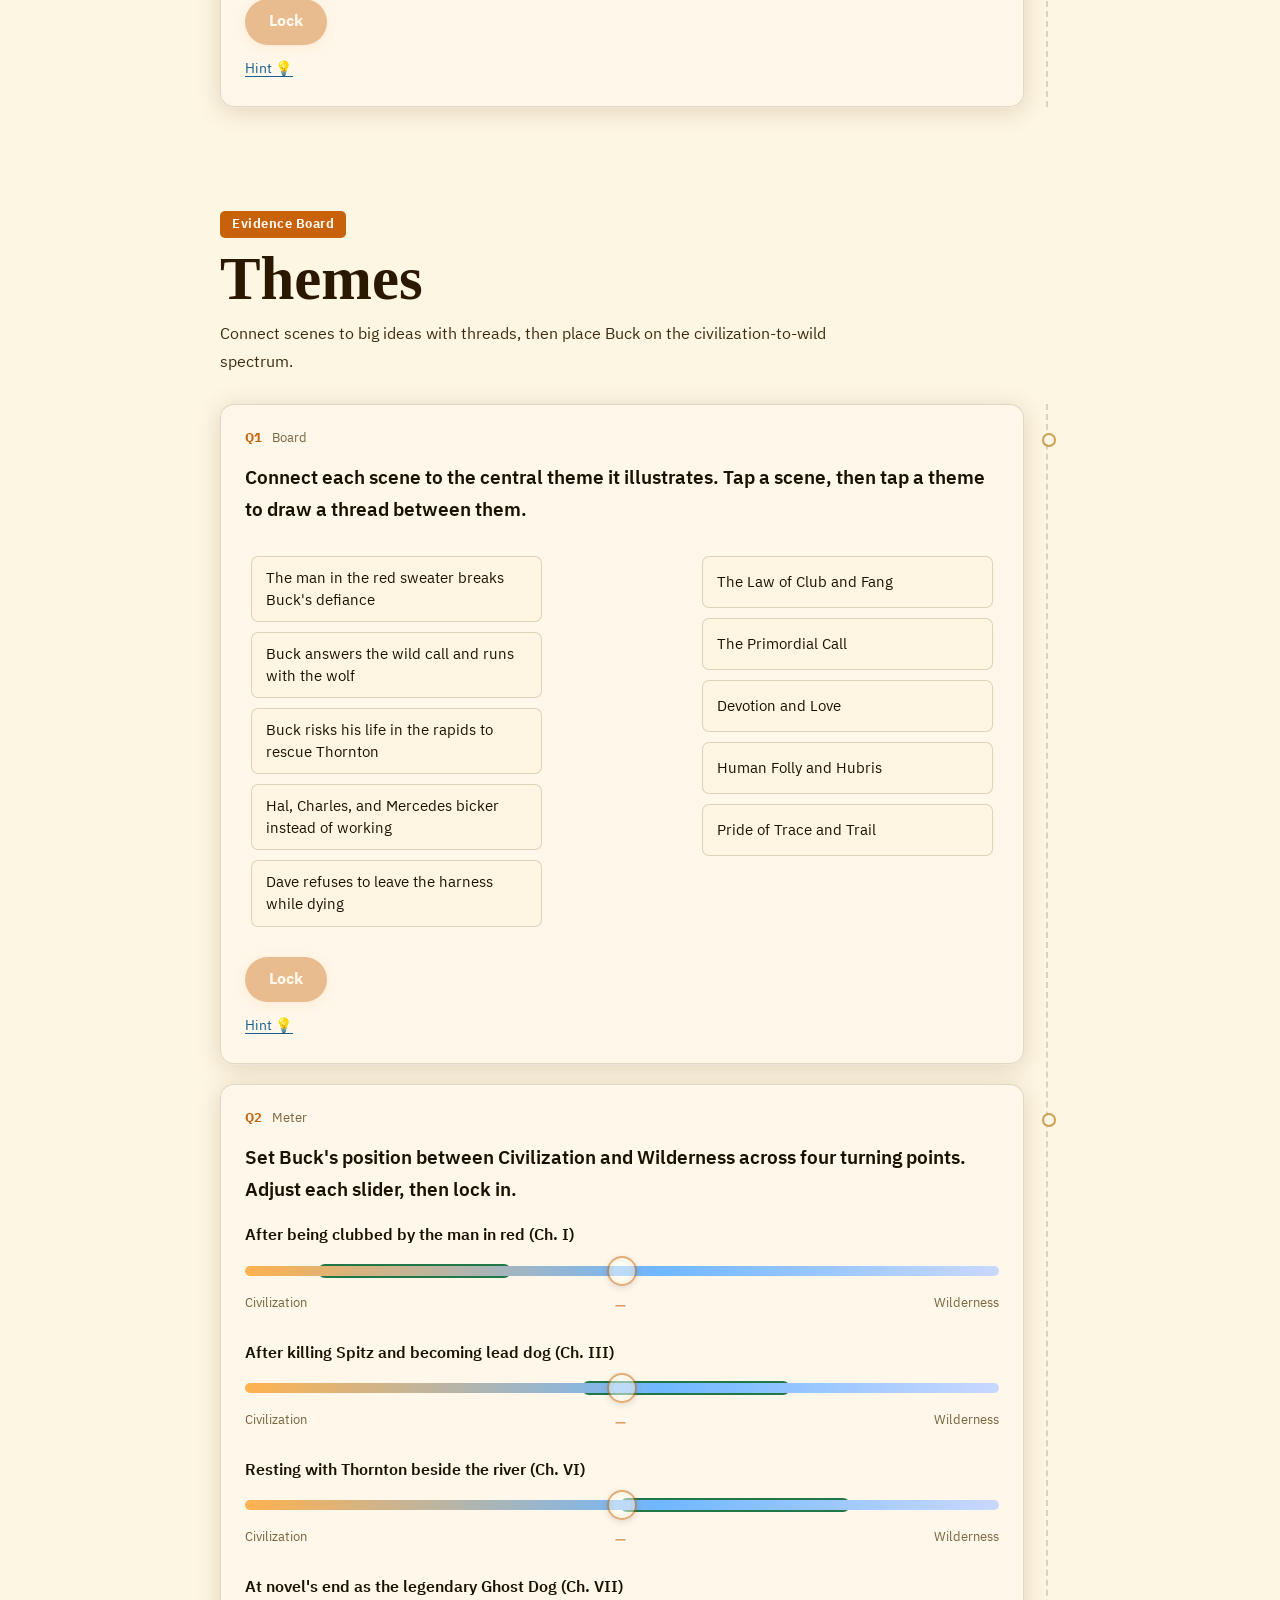
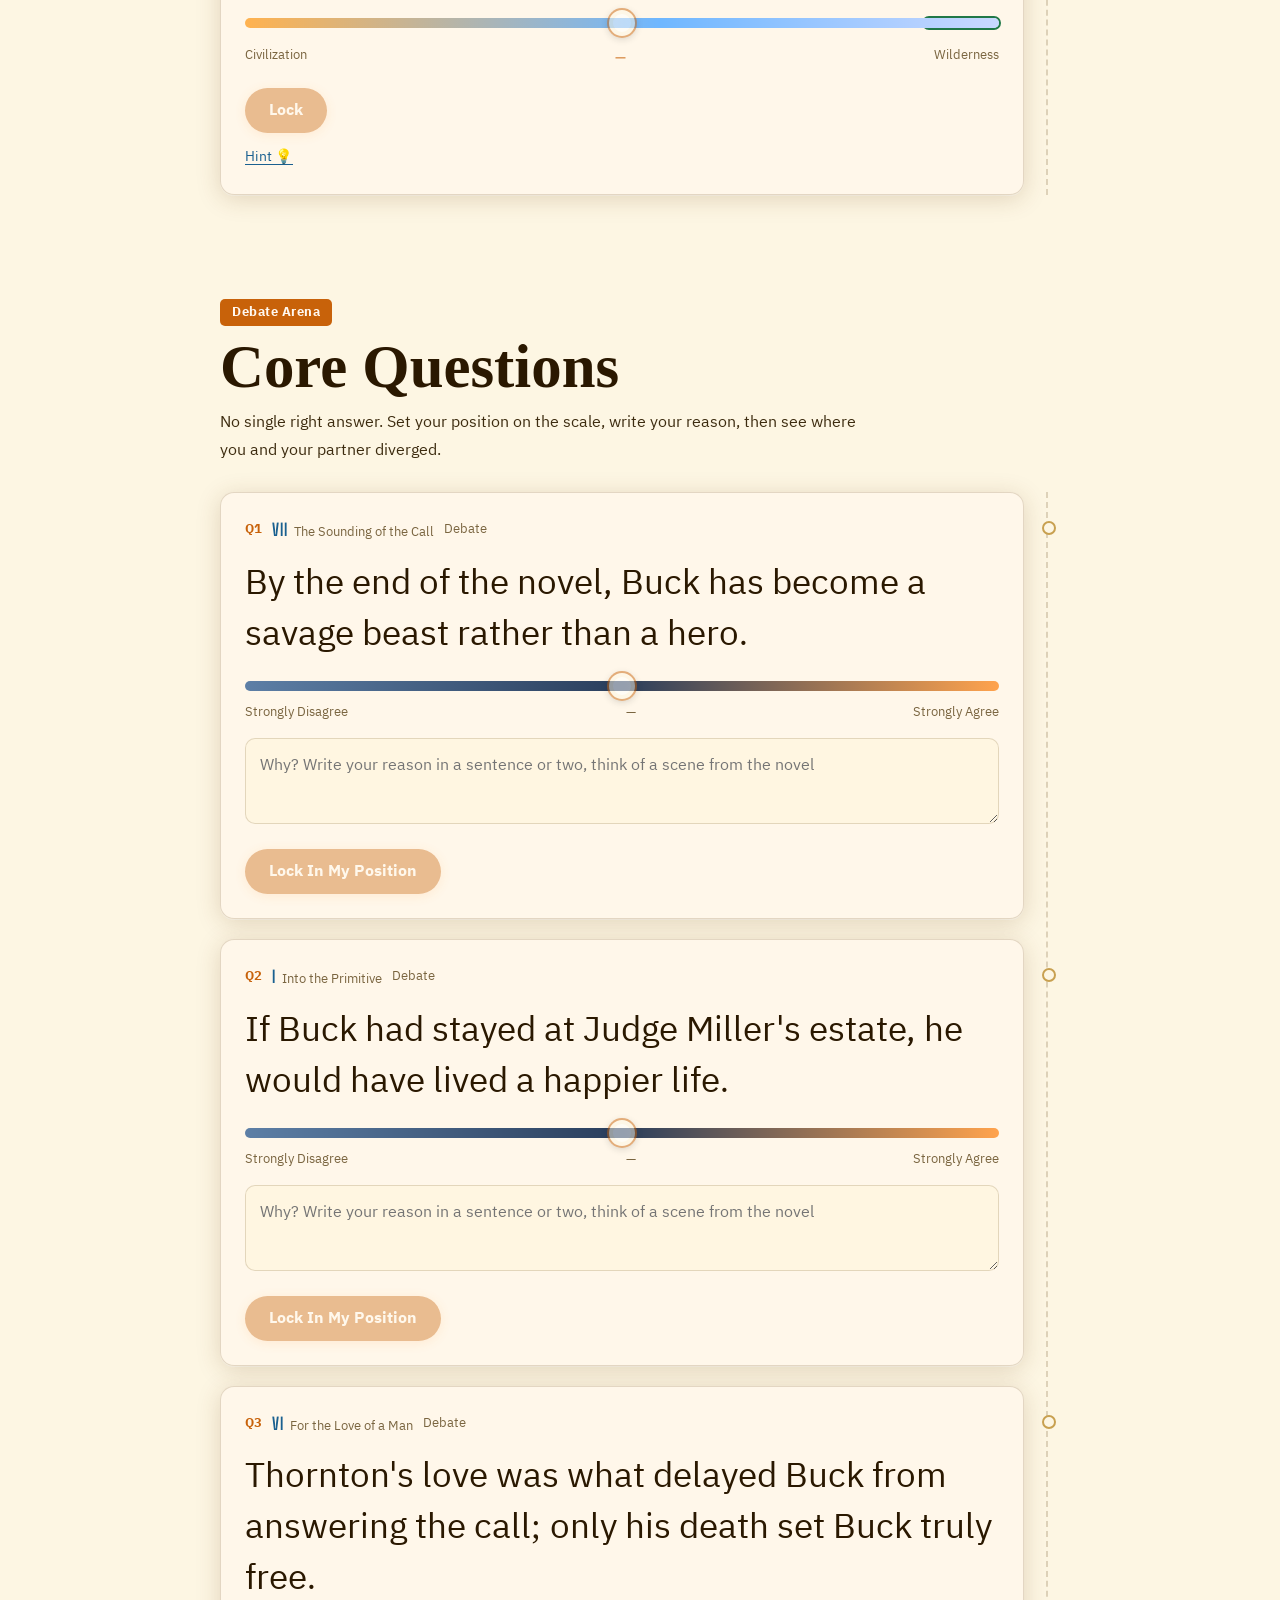
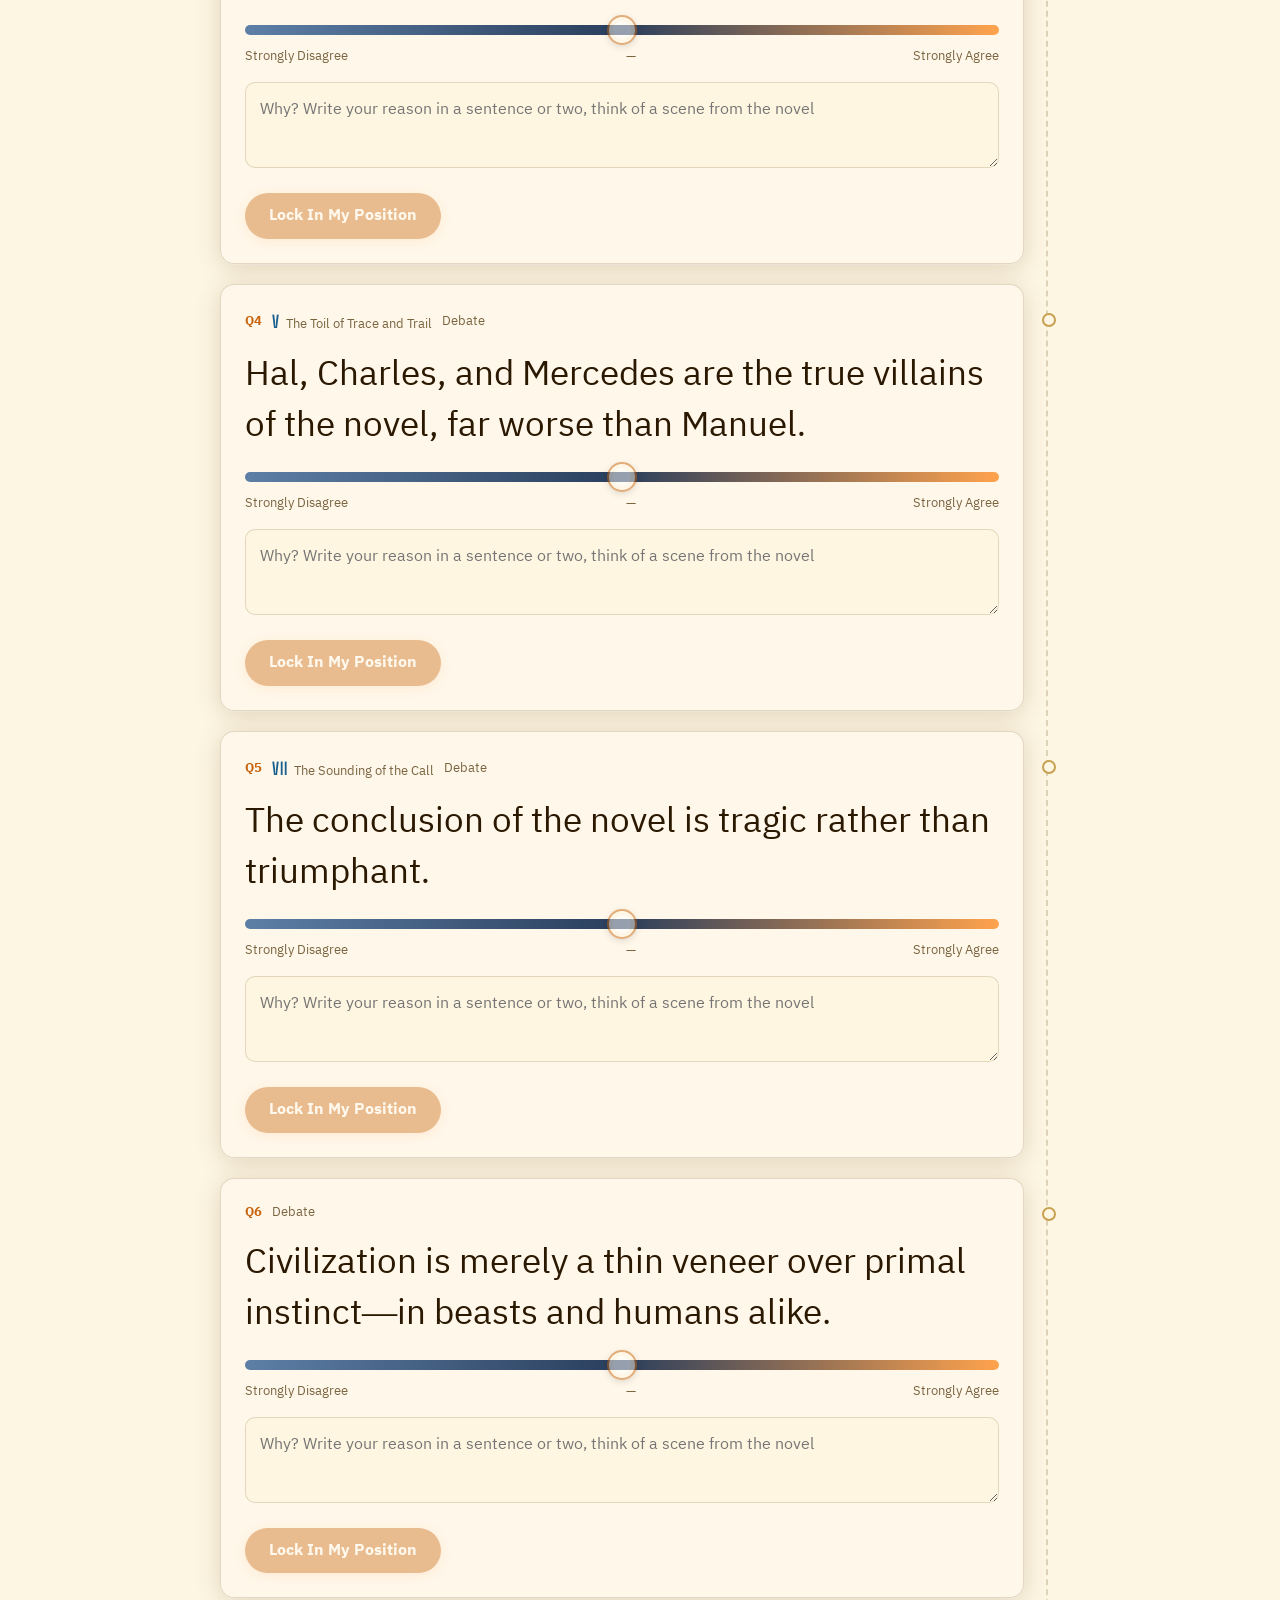
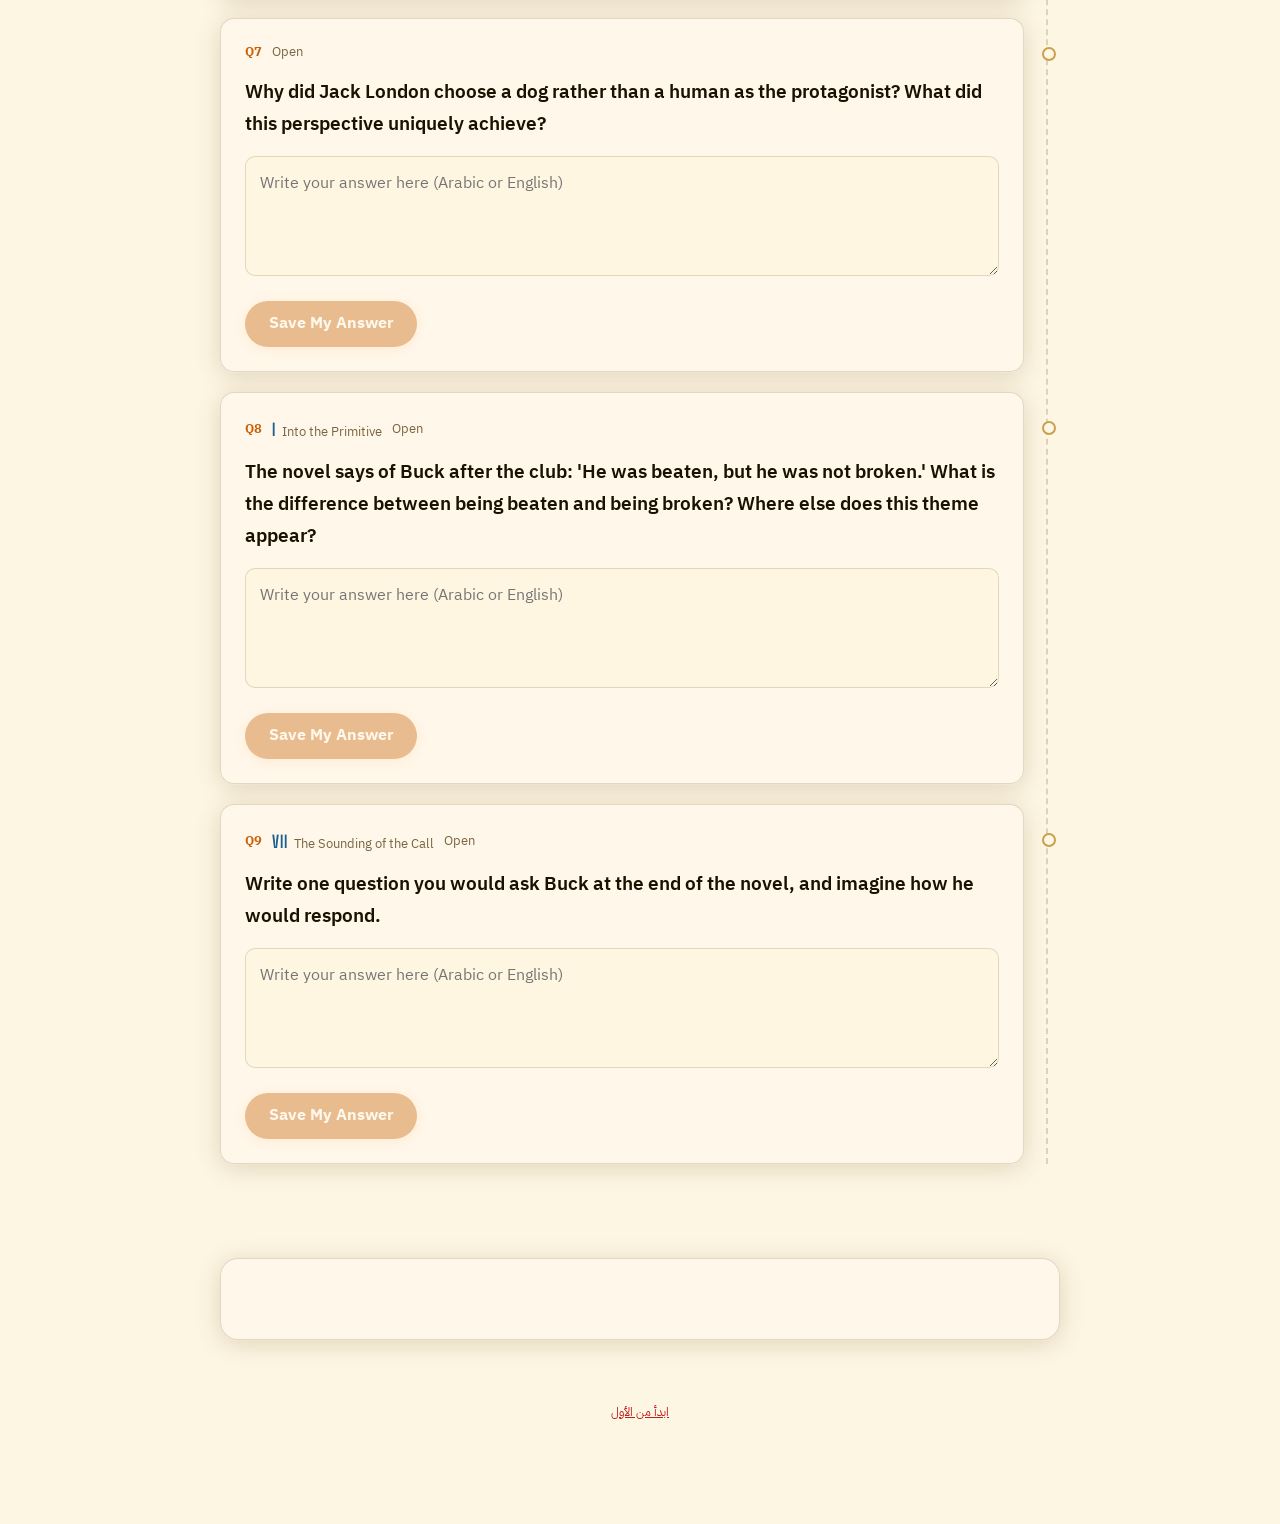
==== commit 57095c39: "Replace side scrollbar with vertical Wild-o-meter rail from Civilization to Wild" ====
--- a/index.html
+++ b/index.html
@@ -125,13 +125,20 @@
   <div class="pbar" role="progressbar" aria-label="Progress"><b id="pb"></b></div>
 </header>
 
-<!-- Floating Side Wild-o-meter (Civilization vs Wild indicator on the side of the screen) -->
-<aside class="side-wmeter" id="side-wmeter" title="Buck between Civilization and the Wild" aria-label="Wild-o-meter">
-  <span class="wm-lbl" id="wm-civ">Civilization</span>
-  <div class="wm-track">
-    <b class="wm-thumb" id="wm"></b>
+<!-- Vertical Side Wild-o-meter Scroll Rail (Replaces side scrollbar from Civilization to Wild) -->
+<aside class="side-wmeter" id="side-wmeter" title="Buck's Journey: Civilization to Wild (Scroll Rail)" aria-label="Wild-o-meter Scroll Rail">
+  <button class="wm-cap wm-cap-top" id="wm-civ-btn" type="button" title="Jump to Civilization (Top)">
+    <span class="wm-lbl" id="wm-civ">Civilization</span>
+  </button>
+  <div class="wm-track-wrap" id="wm-track-wrap" title="Scroll through Buck's Journey">
+    <div class="wm-track" id="wm-track">
+      <div class="wm-fill" id="wm-fill"></div>
+      <b class="wm-thumb" id="wm" tabindex="0" role="slider" aria-label="Wild-o-meter thumb" aria-valuemin="0" aria-valuemax="100" aria-valuenow="0"></b>
+    </div>
   </div>
-  <span class="wm-lbl" id="wm-wild">Wild</span>
+  <button class="wm-cap wm-cap-bottom" id="wm-wild-btn" type="button" title="Jump to the Wild (Bottom)">
+    <span class="wm-lbl" id="wm-wild">Wild</span>
+  </button>
 </aside>
 
 <!-- ============================================================
--- a/css/style.css
+++ b/css/style.css
@@ -81,6 +81,14 @@
 html {
   scroll-behavior: smooth;
   scroll-padding-top: 120px;
+  scrollbar-width: none !important;
+  -ms-overflow-style: none !important;
+}
+html::-webkit-scrollbar,
+body::-webkit-scrollbar {
+  display: none !important;
+  width: 0 !important;
+  height: 0 !important;
 }
 
 body {
@@ -269,103 +277,181 @@
 .tab:not([aria-selected="true"]):hover { color: var(--fg); background: rgba(255,255,255,.08); }
 
 /* ============================================================
-   FLOATING SIDE WILD-O-METER (Civilization vs Wild indicator on the side of the screen)
+   VERTICAL WILD-O-METER SCROLL RAIL (Replaces side scrollbar)
+   From Civilization (Top) to Wild (Bottom)
    ============================================================ */
 .side-wmeter {
   position: fixed;
-  inset-inline-end: clamp(16px, 2.8vw, 36px);
-  top: 50%;
-  transform: translateY(-50%);
+  right: 14px;
+  top: 76px;
+  bottom: 28px;
   display: flex;
+  flex-direction: column;
   align-items: center;
+  justify-content: space-between;
+  z-index: 95;
+  pointer-events: auto;
+  user-select: none;
   gap: 12px;
+}
+
+/* Caps: Civilization at Top, Wild at Bottom */
+.wm-cap {
+  appearance: none;
   background: var(--glass2);
   border: 1px solid var(--line);
   border-radius: 999px;
-  padding: 8px 18px;
-  box-shadow: 0 8px 32px rgba(0, 0, 0, 0.4), 0 0 0 1px rgba(255, 255, 255, 0.05);
+  padding: 5px 12px;
+  font-family: var(--f-ui);
+  font-size: .74rem;
+  font-weight: 800;
+  letter-spacing: .06em;
+  cursor: pointer;
   backdrop-filter: blur(14px);
   -webkit-backdrop-filter: blur(14px);
-  z-index: 90;
+  box-shadow: 0 4px 16px rgba(0, 0, 0, 0.4), 0 0 0 1px rgba(255, 255, 255, 0.05);
+  transition: transform .25s cubic-bezier(0.2, 0.8, 0.3, 1), border-color .25s, box-shadow .25s, color .25s;
   white-space: nowrap;
-  user-select: none;
-  transition: border-color .3s, box-shadow .3s, transform .3s;
-}
-[data-theme="light"] .side-wmeter {
-  background: rgba(255, 248, 235, 0.92);
+}
+.wm-cap-top {
+  color: #ffb24f;
+}
+.wm-cap-bottom {
+  color: #7ec4f8;
+}
+.wm-cap:hover {
+  transform: scale(1.08);
+  border-color: var(--ember);
+  box-shadow: 0 6px 22px rgba(0, 0, 0, 0.5), 0 0 14px rgba(255, 170, 68, 0.35);
+}
+
+[data-theme="light"] .wm-cap {
+  background: rgba(255, 248, 235, 0.94);
   border: 1.5px solid rgba(160, 120, 60, 0.28);
-  box-shadow: 0 8px 28px rgba(100, 60, 10, 0.12), 0 0 0 1px rgba(255, 255, 255, 0.6);
-}
-.side-wmeter:hover {
-  border-color: var(--ember);
-  box-shadow: 0 12px 36px rgba(0, 0, 0, 0.45), 0 0 20px rgba(255, 170, 68, 0.25);
-  transform: translateY(-50%) scale(1.03);
-}
-
-.wm-lbl {
-  font-size: .84rem;
-  font-weight: 700;
-  color: var(--mut);
-  letter-spacing: .02em;
-}
-[data-theme="light"] .wm-lbl {
-  color: #5c4320;
-}
-
+  box-shadow: 0 4px 14px rgba(100, 60, 10, 0.12), 0 0 0 1px rgba(255, 255, 255, 0.6);
+}
+[data-theme="light"] .wm-cap-top {
+  color: #b86510;
+}
+[data-theme="light"] .wm-cap-bottom {
+  color: #1a6f9f;
+}
+[data-theme="light"] .wm-cap:hover {
+  border-color: #b86510;
+  box-shadow: 0 6px 20px rgba(100, 60, 10, 0.2), 0 0 12px rgba(200, 100, 20, 0.25);
+}
+
+/* Track wrap & vertical rail */
+.wm-track-wrap {
+  position: relative;
+  flex: 1;
+  width: 28px;
+  display: flex;
+  justify-content: center;
+  align-items: stretch;
+  cursor: pointer;
+  padding: 8px 0;
+}
 .wm-track {
   position: relative;
-  width: 104px;
-  height: 6px;
-  border-radius: 3px;
-  background: linear-gradient(90deg, #ffb24f, #6fb7ff 55%, #c9d8ff);
-}
-[dir=rtl] .wm-track {
-  background: linear-gradient(270deg, #ffb24f, #6fb7ff 55%, #c9d8ff);
-}
-
+  width: 7px;
+  height: 100%;
+  border-radius: 999px;
+  background: linear-gradient(
+    to bottom,
+    #ffb24f 0%,
+    #e8a848 18%,
+    #6fb7ff 48%,
+    #3be3c0 75%,
+    #ff5500 100%
+  );
+  box-shadow: 0 0 12px rgba(0, 0, 0, 0.55), inset 0 0 4px rgba(0, 0, 0, 0.45);
+  transition: width .2s ease;
+}
+.wm-track-wrap:hover .wm-track {
+  width: 9px;
+}
+
+/* Scrolled fill effect */
+.wm-fill {
+  position: absolute;
+  top: 0;
+  inset-inline: 0;
+  width: 100%;
+  height: 0%;
+  border-radius: 999px;
+  background: rgba(255, 255, 255, 0.28);
+  pointer-events: none;
+}
+
+/* Gliding thumb (acts as the majestic scrollbar handle) */
 .wm-thumb {
   position: absolute;
-  top: -4px;
-  width: 14px;
-  height: 14px;
+  top: 0%;
+  left: 50%;
+  transform: translate(-50%, -50%);
+  width: 22px;
+  height: 22px;
   border-radius: 50%;
-  background: #0f1929;
-  border: 2px solid #ffffff;
-  inset-inline-start: 0;
-  transform: translateX(0);
-  transition: inset-inline-start 1.2s cubic-bezier(0.2, 0.8, 0.3, 1);
-  box-shadow: 0 0 10px rgba(255, 170, 68, 0.8), 0 2px 6px rgba(0, 0, 0, 0.4);
-}
-[dir=rtl] .wm-thumb {
-  transform: translateX(50%);
-}
+  background: #0d1624;
+  border: 2.5px solid #ffffff;
+  box-shadow: 0 0 14px rgba(255, 170, 68, 0.9), 0 3px 8px rgba(0, 0, 0, 0.5);
+  cursor: grab;
+  transition: transform .15s ease, box-shadow .2s ease, border-color .3s;
+  will-change: top, transform;
+}
+.wm-thumb:hover {
+  transform: translate(-50%, -50%) scale(1.18);
+  box-shadow: 0 0 20px rgba(255, 170, 68, 1), 0 4px 12px rgba(0, 0, 0, 0.6);
+}
+.wm-thumb.dragging,
+body.wm-dragging .wm-thumb {
+  cursor: grabbing !important;
+  transform: translate(-50%, -50%) scale(1.25);
+  box-shadow: 0 0 24px rgba(255, 170, 68, 1), 0 6px 16px rgba(0, 0, 0, 0.7);
+}
+
+body.wm-dragging {
+  user-select: none !important;
+  -webkit-user-select: none !important;
+  cursor: grabbing !important;
+}
+
+/* World-reactive thumb glowing states */
+.wm-thumb[data-world="1"] {
+  box-shadow: 0 0 16px rgba(110, 183, 255, 0.95), 0 3px 8px rgba(0, 0, 0, 0.5);
+  border-color: #e2f2ff;
+}
+.wm-thumb[data-world="2"] {
+  box-shadow: 0 0 16px rgba(59, 227, 192, 0.95), 0 3px 8px rgba(0, 0, 0, 0.5);
+  border-color: #d1fae5;
+}
+.wm-thumb[data-world="3"] {
+  box-shadow: 0 0 18px rgba(255, 85, 0, 1), 0 3px 8px rgba(0, 0, 0, 0.5);
+  border-color: #ffe066;
+}
+
 [data-theme="light"] .wm-thumb {
-  background: #1e1305;
+  background: #231506;
   border-color: #ffffff;
-  box-shadow: 0 0 10px rgba(200, 100, 20, 0.7), 0 2px 6px rgba(0, 0, 0, 0.3);
-}
-
-@media (max-width: 1100px) {
+  box-shadow: 0 0 14px rgba(200, 100, 20, 0.8), 0 2px 6px rgba(0, 0, 0, 0.3);
+}
+
+/* Responsive adjustments */
+@media (max-width: 900px) {
   .side-wmeter {
-    top: auto;
+    right: 4px;
+    top: 70px;
     bottom: 20px;
-    inset-inline-end: 20px;
-    transform: none;
-    padding: 6px 14px;
   }
-  .side-wmeter:hover {
-    transform: scale(1.03);
+  .wm-cap {
+    font-size: .65rem;
+    padding: 3px 8px;
   }
 }
 @media (max-width: 600px) {
   .side-wmeter {
-    bottom: 12px;
-    inset-inline-end: 12px;
-    gap: 8px;
-    padding: 5px 12px;
-  }
-  .wm-track {
-    width: 75px;
+    display: none; /* Native mobile touch gestures */
   }
 }
 
@@ -662,24 +748,31 @@
   position: absolute;
   inset-inline: 0;
   bottom: 0;
-  height: 220px;
-  background: radial-gradient(
-    ellipse 90% 70% at 50% 100%,
-    rgba(20, 36, 62, 0.45) 0%,
-    rgba(12, 24, 44, 0.2) 50%,
-    rgba(6, 12, 24, 0.05) 80%,
+  height: 100%;
+  background: linear-gradient(
+    to top,
+    rgba(24, 52, 90, 0.95) 0%,
+    rgba(28, 60, 102, 0.78) 30%,
+    rgba(32, 70, 115, 0.52) 58%,
+    rgba(26, 54, 90, 0.25) 78%,
+    rgba(14, 30, 55, 0.08) 90%,
     transparent 100%
   );
+  mask-image: linear-gradient(to top, black 65%, transparent 100%);
+  -webkit-mask-image: linear-gradient(to top, black 65%, transparent 100%);
   pointer-events: none;
   animation: backlight-pulse 10s ease-in-out infinite alternate;
   z-index: 0;
 }
 [data-theme="light"] .forest-backlight {
+  height: 220px;
   background: radial-gradient(
     ellipse 85% 65% at 50% 90%,
     rgba(240, 200, 140, 0.22) 0%,
     transparent 75%
   );
+  mask-image: none;
+  -webkit-mask-image: none;
 }
 @keyframes backlight-pulse {
   0% { opacity: 0.8; }
@@ -701,8 +794,8 @@
   height: 165px;
   background-image: url('../assets/pine-treeline.png');
   background-size: 520px 155px;
-  opacity: 0.45;
-  filter: blur(0.8px);
+  opacity: 0.65;
+  filter: brightness(1.45) contrast(1.05) blur(0.6px);
   animation: tree-drift-distant 130s linear infinite;
   transform: translateX(calc(var(--tree-lean, 0px) * 0.35)) skewX(calc(var(--tree-skew, 0deg) * 0.35));
 }
@@ -712,8 +805,8 @@
   height: 190px;
   background-image: url('../assets/pine-treeline.png');
   background-size: 640px 180px;
-  opacity: 0.75;
-  filter: drop-shadow(0 -2px 6px rgba(0, 0, 0, 0.5));
+  opacity: 0.88;
+  filter: brightness(1.35) contrast(1.1) drop-shadow(0 -1px 2.5px rgba(110, 180, 240, 0.28));
   animation: tree-drift-mid 90s linear infinite;
   transform: translateX(calc(var(--tree-lean, 0px) * 0.65)) skewX(calc(var(--tree-skew, 0deg) * 0.65));
 }
@@ -723,8 +816,8 @@
   height: 220px;
   background-image: url('../assets/pine-treeline.png');
   background-size: 760px 210px;
-  opacity: 0.98;
-  filter: drop-shadow(0 -4px 14px rgba(0, 0, 0, 0.75));
+  opacity: 1;
+  filter: brightness(1.28) contrast(1.12) drop-shadow(0 -1.5px 3px rgba(130, 195, 255, 0.38)) drop-shadow(0 -4px 12px rgba(0, 0, 0, 0.8));
   animation: tree-drift-foreground 60s linear infinite;
   transform: translateX(var(--tree-lean, 0px)) skewX(var(--tree-skew, 0deg));
 }
@@ -761,7 +854,7 @@
   position: absolute;
   inset-inline: 0;
   bottom: 0;
-  height: 200px;
+  height: 100%;
   pointer-events: none;
   background: repeating-linear-gradient(
     118deg,
@@ -772,6 +865,8 @@
     transparent 21%,
     transparent 32%
   );
+  mask-image: linear-gradient(to top, black 40%, transparent 85%);
+  -webkit-mask-image: linear-gradient(to top, black 40%, transparent 85%);
   mix-blend-mode: screen;
   opacity: 0.75;
   animation: rays-drift 18s ease-in-out infinite alternate;
@@ -787,6 +882,8 @@
     transparent 21%,
     transparent 32%
   );
+  mask-image: linear-gradient(to top, black 40%, transparent 85%);
+  -webkit-mask-image: linear-gradient(to top, black 40%, transparent 85%);
   mix-blend-mode: overlay;
   opacity: 0.6;
 }
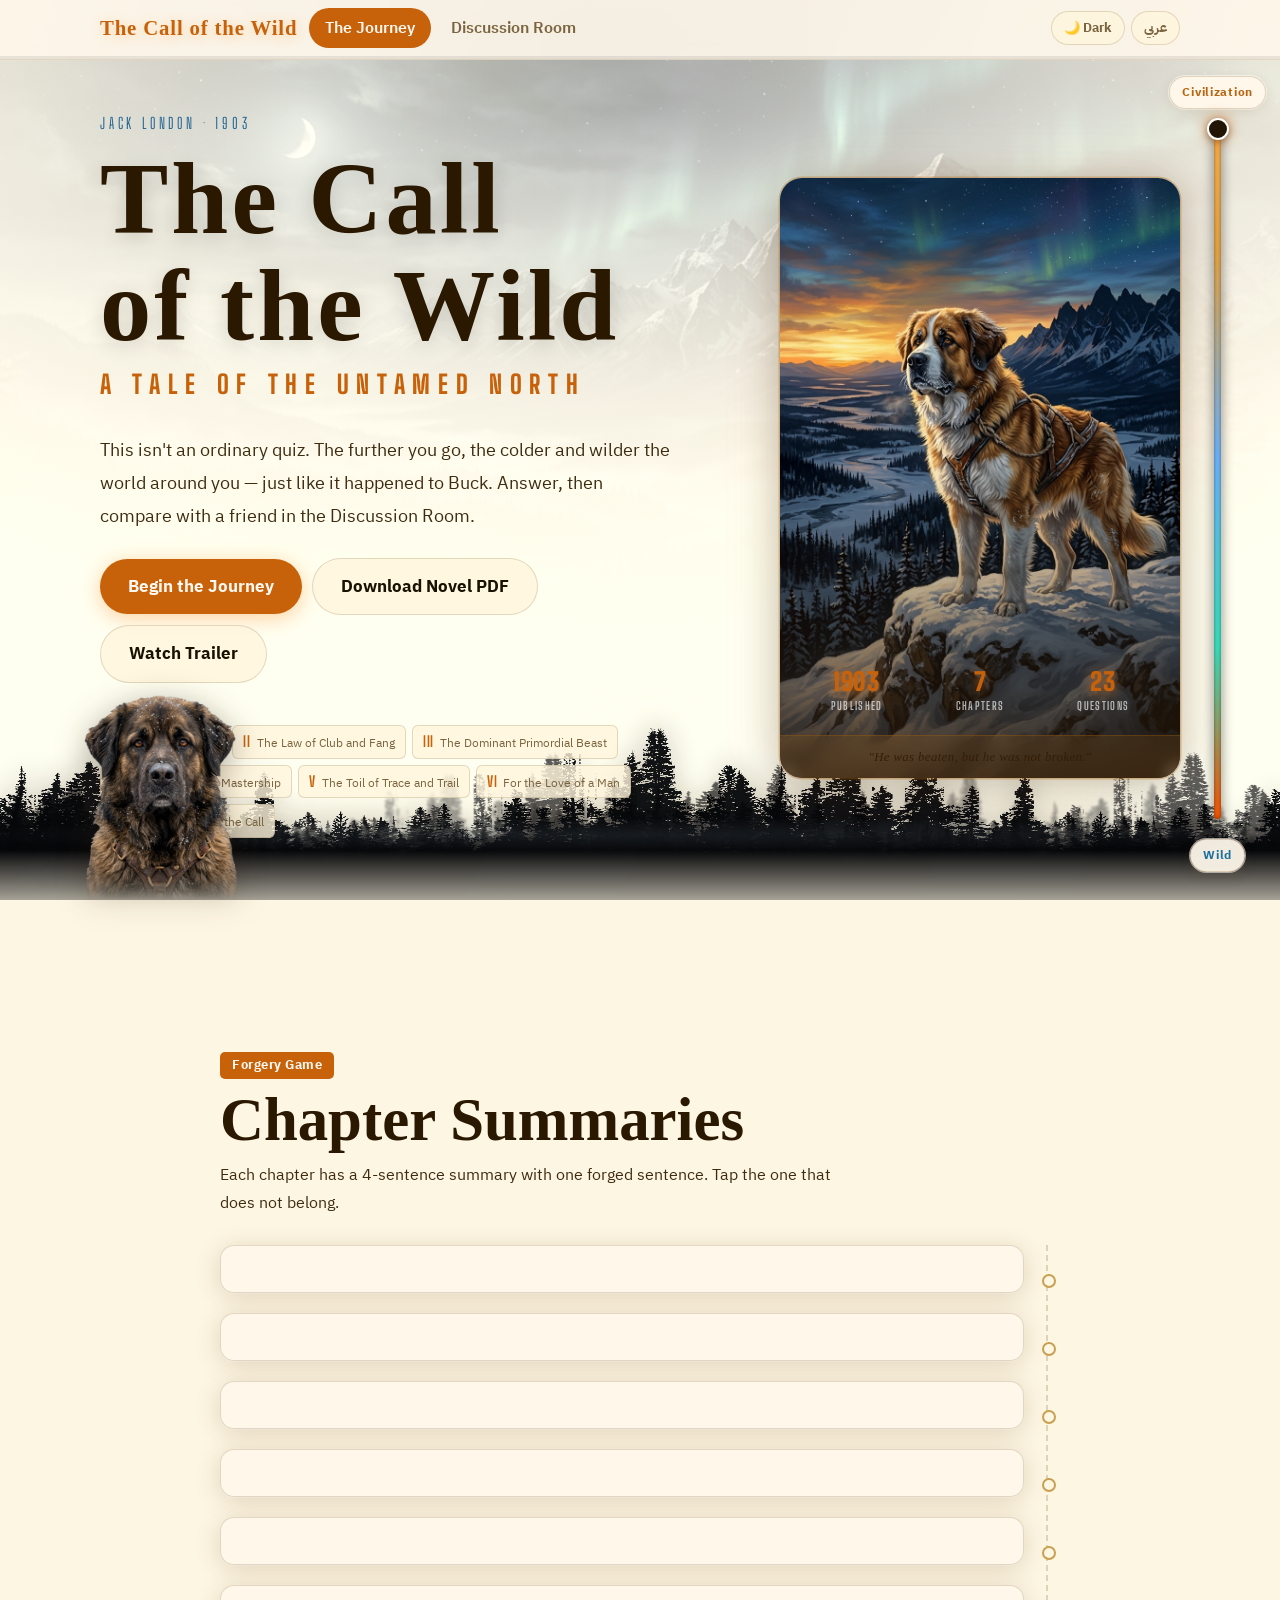
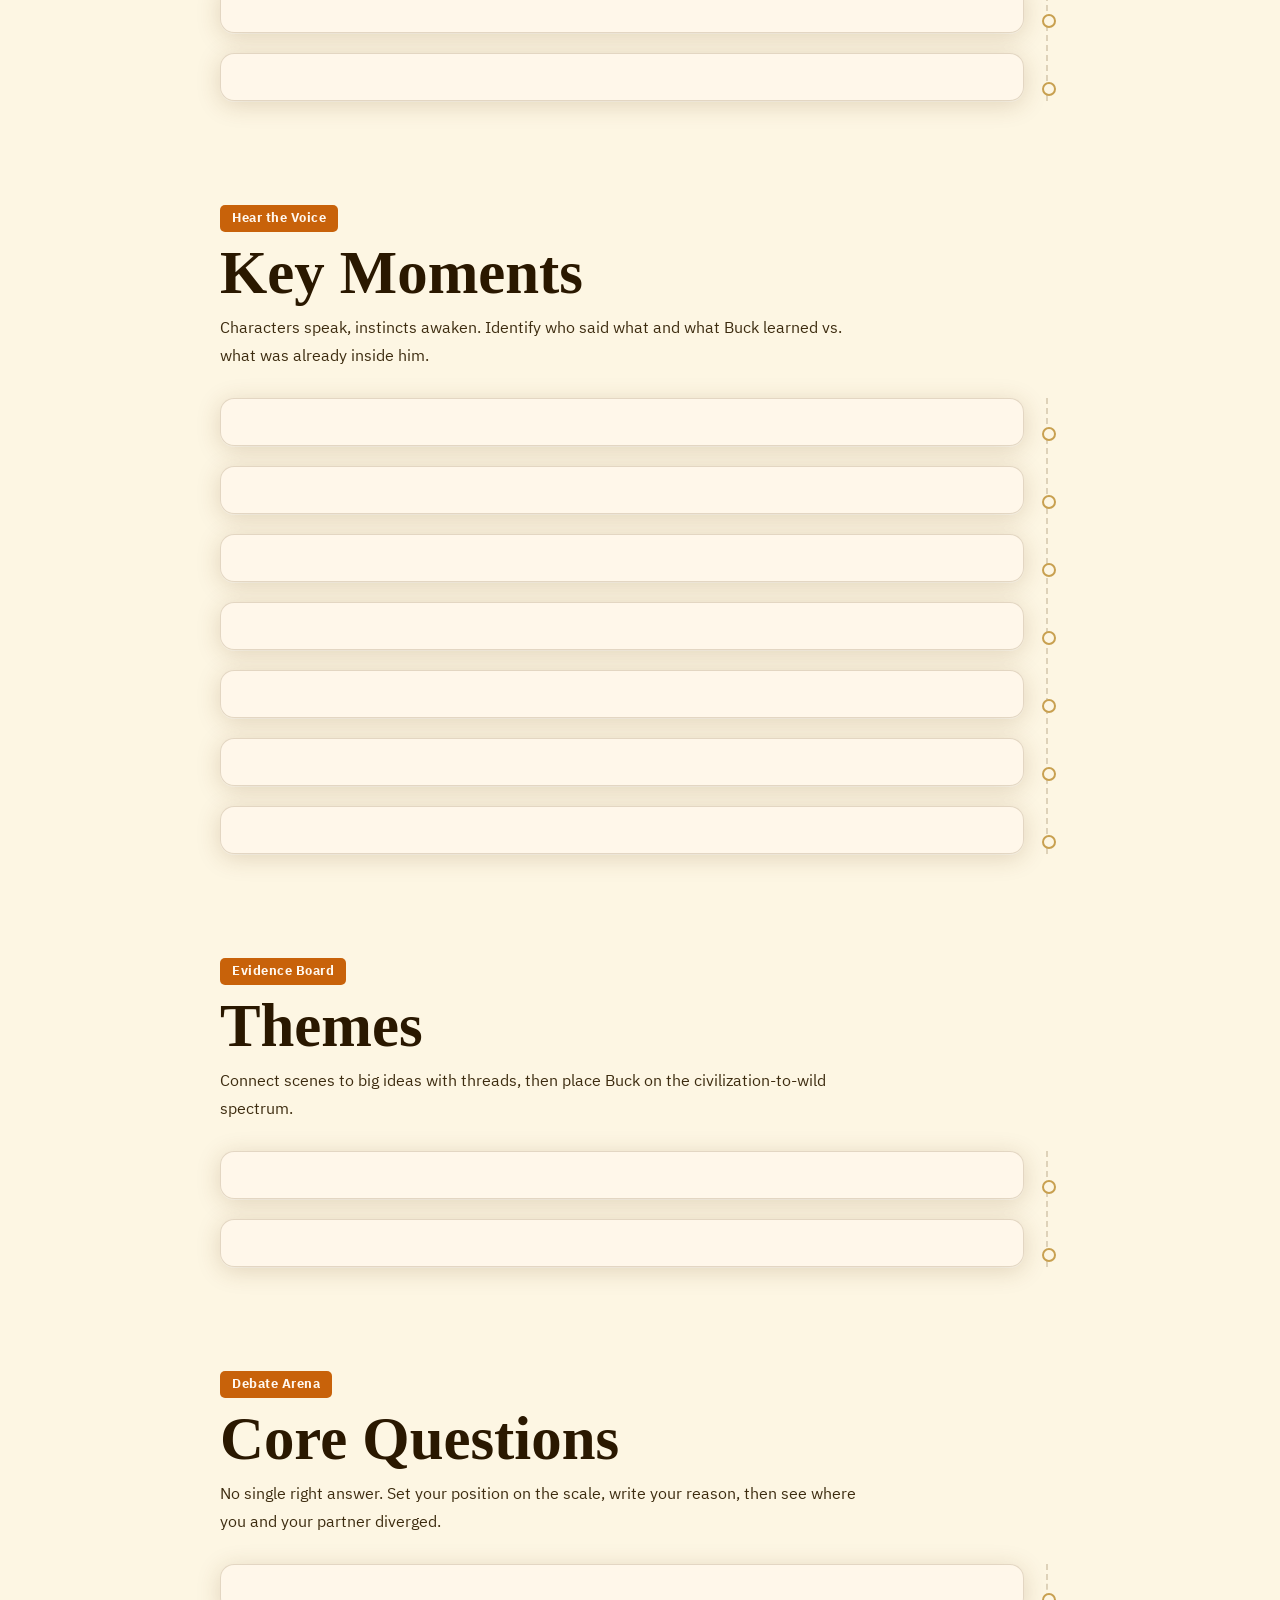
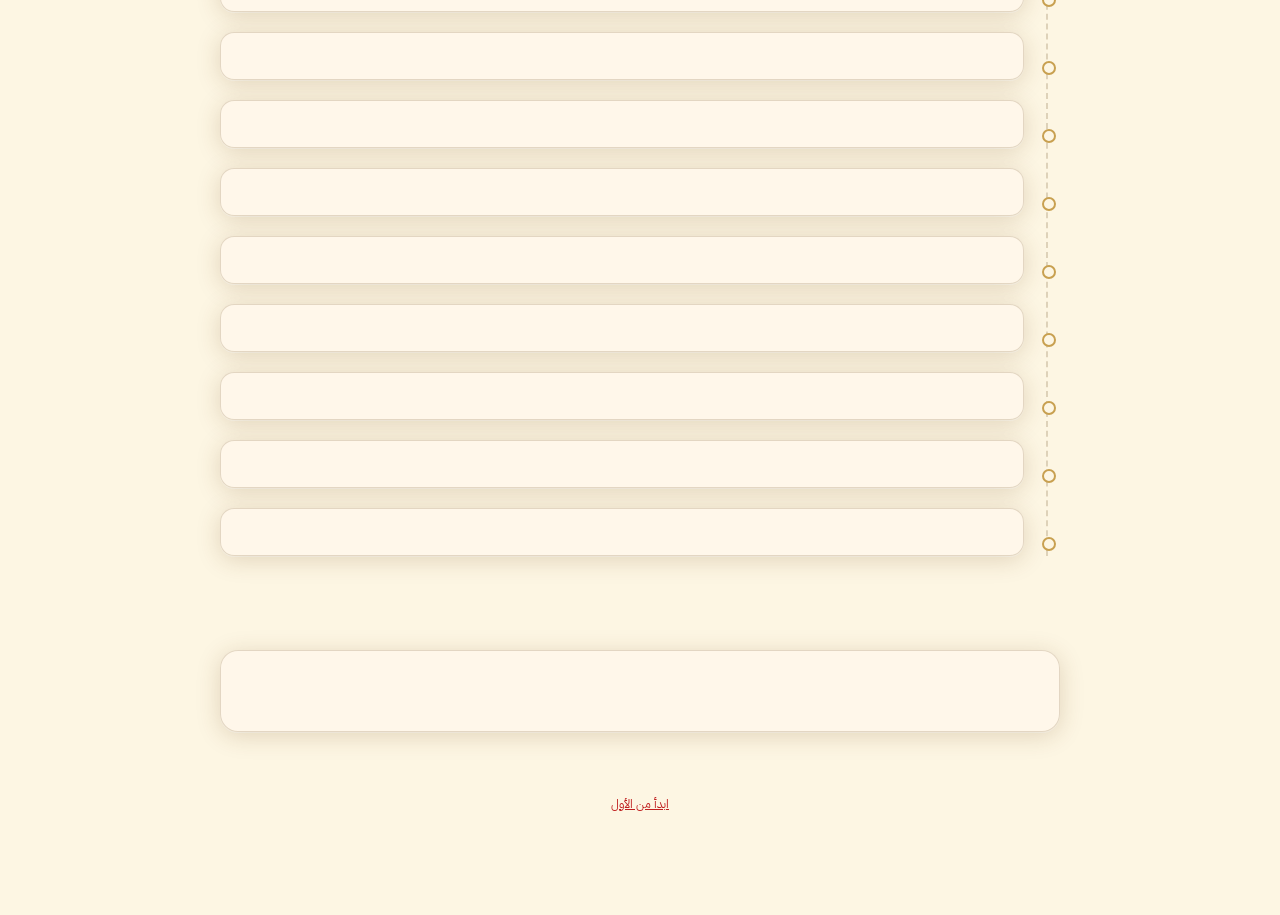
==== commit 013e8470: "Fix el helper reference and harden scroll metrics calculation with cache-busting v20" ====
--- a/index.html
+++ b/index.html
@@ -46,7 +46,7 @@
   <link rel="stylesheet" href="https://fonts.googleapis.com/css2?family=Aref+Ruqaa:wght@400;700&family=Big+Shoulders+Display:wght@700;800;900&family=IBM+Plex+Sans+Arabic:wght@400;500;600;700&family=Cinzel:wght@700;900&display=swap">
 
   <!-- Styles -->
-  <link rel="stylesheet" href="css/style.css">
+  <link rel="stylesheet" href="css/style.css?v=20">
 </head>
 <body>
 
@@ -246,9 +246,9 @@
 <!-- ============================================================
      SCRIPTS — load order matters
      ============================================================ -->
-<script src="js/i18n.js"></script>
-<script src="js/data.js"></script>
-<script src="js/app.js"></script>
+<script src="js/i18n.js?v=20"></script>
+<script src="js/data.js?v=20"></script>
+<script src="js/app.js?v=20"></script>
 
 </body>
 </html>
--- a/css/style.css
+++ b/css/style.css
@@ -1053,12 +1053,14 @@
 .q-t { font-size: 1.18rem; font-weight: 600; line-height: 1.7; margin: 0 0 16px; }
 
 /* feedback */
-.fb { margin-top: 16px; padding: 14px 16px; border-radius: 10px; background: var(--glass2); border: 1px solid var(--line); font-size: .97rem; }
-.fb.good { border-color: rgba(111,224,165,.45); }
-.fb.bad  { border-color: rgba(255,112,112,.45); }
-.fb b.v { display: block; margin-bottom: 4px; }
+.fb { margin-top: 16px; padding: 14px 18px; border-radius: 12px; background: var(--glass2); border: 1.5px solid var(--line); font-size: .97rem; }
+.fb.good { border-color: rgba(111,224,165,.6); background: rgba(111,224,165,.08); box-shadow: 0 4px 20px rgba(111,224,165,.12); }
+.fb.bad  { border-color: rgba(255,112,112,.6); background: rgba(255,112,112,.08); box-shadow: 0 4px 20px rgba(255,112,112,.12); }
+.fb b.v { display: block; margin-bottom: 6px; font-size: 1.05rem; }
 .fb.good b.v { color: var(--good); }
 .fb.bad  b.v { color: var(--bad); }
+[data-theme="light"] .fb.good { background: #f0fbf4; border-color: #2e7d32; color: #1b5e20; }
+[data-theme="light"] .fb.bad  { background: #fff3f3; border-color: #d32f2f; color: #c62828; }
 
 .hintbtn { color: var(--ice); font-size: .88rem; padding: 0; text-decoration: underline; text-underline-offset: 3px; margin-top: 12px; }
 .hinttxt { font-size: .9rem; color: var(--ice); margin-top: 8px; }
@@ -1184,28 +1186,92 @@
   opacity: 0.85;
 }
 
+/* CORRECT / WINNING ANSWER — Luminous Vibrant Green */
+.sent.right {
+  border-color: var(--good) !important;
+  background: rgba(111, 224, 165, 0.16) !important;
+  color: var(--fg) !important;
+  box-shadow: 0 0 20px rgba(111, 224, 165, 0.22), 0 2px 10px rgba(0, 0, 0, 0.2);
+  opacity: 1 !important;
+}
+.sent.right .sent-num {
+  background: var(--good) !important;
+  border-color: var(--good) !important;
+  color: #042211 !important;
+  font-weight: 900;
+}
+[data-theme="light"] .sent.right {
+  background: #e8f8ee !important;
+  border-color: #2e7d32 !important;
+  color: #1b5e20 !important;
+  box-shadow: 0 4px 14px rgba(46, 125, 50, 0.18);
+}
+[data-theme="light"] .sent.right .sent-num {
+  background: #2e7d32 !important;
+  border-color: #2e7d32 !important;
+  color: #ffffff !important;
+}
+
+/* WRONG PICK — Clear Vibrant Red */
+.sent.wrong {
+  border-color: var(--bad) !important;
+  background: rgba(255, 112, 112, 0.15) !important;
+  color: var(--bad) !important;
+  box-shadow: 0 0 16px rgba(255, 112, 112, 0.2);
+  opacity: 1 !important;
+}
+.sent.wrong .sent-num {
+  background: var(--bad) !important;
+  border-color: var(--bad) !important;
+  color: #ffffff !important;
+}
+[data-theme="light"] .sent.wrong {
+  background: #fff0f0 !important;
+  border-color: #d32f2f !important;
+  color: #c62828 !important;
+}
+[data-theme="light"] .sent.wrong .sent-num {
+  background: #d32f2f !important;
+  border-color: #d32f2f !important;
+  color: #ffffff !important;
+}
+
+/* Status badges inside sentence cards */
+.sent-status-badge {
+  flex: none;
+  font-size: .78rem;
+  font-weight: 800;
+  padding: 3px 10px;
+  border-radius: 999px;
+  letter-spacing: .03em;
+  white-space: nowrap;
+}
+.sent-status-badge.right {
+  background: var(--good);
+  color: #042211;
+  box-shadow: 0 0 10px rgba(111, 224, 165, 0.4);
+}
+.sent-status-badge.wrong {
+  background: var(--bad);
+  color: #ffffff;
+  box-shadow: 0 0 10px rgba(255, 112, 112, 0.4);
+}
+
+.sent.dim {
+  opacity: 0.6;
+}
+
+/* Backward compatibility aliases */
 .sent.fake {
-  border-color: var(--bad);
-  background: rgba(255, 112, 112, 0.16) !important;
-  color: var(--bad);
-}
-[data-theme="light"] .sent.fake {
-  background: #fff0f0 !important;
-  border-color: #d32f2f;
-  color: #c62828;
-}
-.sent.fake .sent-txt {
-  text-decoration: line-through;
-  text-decoration-color: var(--bad);
-  text-decoration-thickness: 2.5px;
-}
-
+  border-color: var(--good) !important;
+  background: rgba(111, 224, 165, 0.16) !important;
+}
 .sent.wrongpick {
-  border-color: var(--mut);
-  opacity: .65;
-  background: rgba(0, 0, 0, 0.1);
-}
-
+  border-color: var(--bad) !important;
+  background: rgba(255, 112, 112, 0.15) !important;
+}
+
+/* Stamp styles */
 .stamp {
   position: absolute;
   inset-block-start: -13px;
@@ -1215,14 +1281,26 @@
   color: var(--bad);
   font-family: var(--f-en);
   font-weight: 800;
-  letter-spacing: .14em;
-  padding: 0 10px;
-  border-radius: 4px;
-  transform: rotate(-4deg);
+  letter-spacing: .12em;
+  padding: 2px 12px;
+  border-radius: 6px;
+  transform: rotate(-3deg);
   font-size: .95rem;
   z-index: 2;
-}
-.stamp.ok { border-color: var(--good); color: var(--good); }
+  box-shadow: 0 4px 12px rgba(0, 0, 0, 0.35);
+}
+.stamp.ok {
+  border-color: var(--good);
+  color: var(--good);
+  box-shadow: 0 0 15px rgba(111, 224, 165, 0.3);
+}
+.stamp.bad {
+  border-color: var(--bad);
+  color: var(--bad);
+}
+[data-theme="light"] .stamp {
+  background: #fffdf8;
+}
 
 /* ============================================================
    WHO SAID IT — CLEAR BORDERED CHOICE CARDS
@@ -1278,8 +1356,74 @@
   color: var(--ember);
   background: rgba(200, 100, 15, 0.08);
 }
-.opt.right { border-color: var(--good); background: rgba(111,224,165,.14); }
-.opt.wrong { border-color: var(--bad); background: rgba(255,112,112,.14); }
+.opt.right {
+  border-color: var(--good) !important;
+  background: rgba(111,224,165,.16) !important;
+  color: var(--fg) !important;
+  box-shadow: 0 0 18px rgba(111, 224, 165, 0.22);
+}
+.opt.right .k {
+  background: var(--good) !important;
+  border-color: var(--good) !important;
+  color: #042211 !important;
+  font-weight: 900;
+}
+[data-theme="light"] .opt.right {
+  background: #e8f8ee !important;
+  border-color: #2e7d32 !important;
+  color: #1b5e20 !important;
+}
+[data-theme="light"] .opt.right .k {
+  background: #2e7d32 !important;
+  border-color: #2e7d32 !important;
+  color: #ffffff !important;
+}
+
+.opt.wrong {
+  border-color: var(--bad) !important;
+  background: rgba(255,112,112,.15) !important;
+  color: var(--bad) !important;
+  box-shadow: 0 0 16px rgba(255, 112, 112, 0.2);
+}
+.opt.wrong .k {
+  background: var(--bad) !important;
+  border-color: var(--bad) !important;
+  color: #ffffff !important;
+}
+[data-theme="light"] .opt.wrong {
+  background: #fff0f0 !important;
+  border-color: #d32f2f !important;
+  color: #c62828 !important;
+}
+[data-theme="light"] .opt.wrong .k {
+  background: #d32f2f !important;
+  border-color: #d32f2f !important;
+  color: #ffffff !important;
+}
+
+.opt-status-badge {
+  flex: none;
+  font-size: .78rem;
+  font-weight: 800;
+  padding: 3px 10px;
+  border-radius: 999px;
+  letter-spacing: .03em;
+  white-space: nowrap;
+  margin-inline-start: auto;
+}
+.opt-status-badge.right {
+  background: var(--good);
+  color: #042211;
+  box-shadow: 0 0 10px rgba(111, 224, 165, 0.4);
+}
+.opt-status-badge.wrong {
+  background: var(--bad);
+  color: #ffffff;
+  box-shadow: 0 0 10px rgba(255, 112, 112, 0.4);
+}
+.opt.dim {
+  opacity: 0.55;
+}
 .opt[disabled] { cursor: default; }
 
 .bubble {
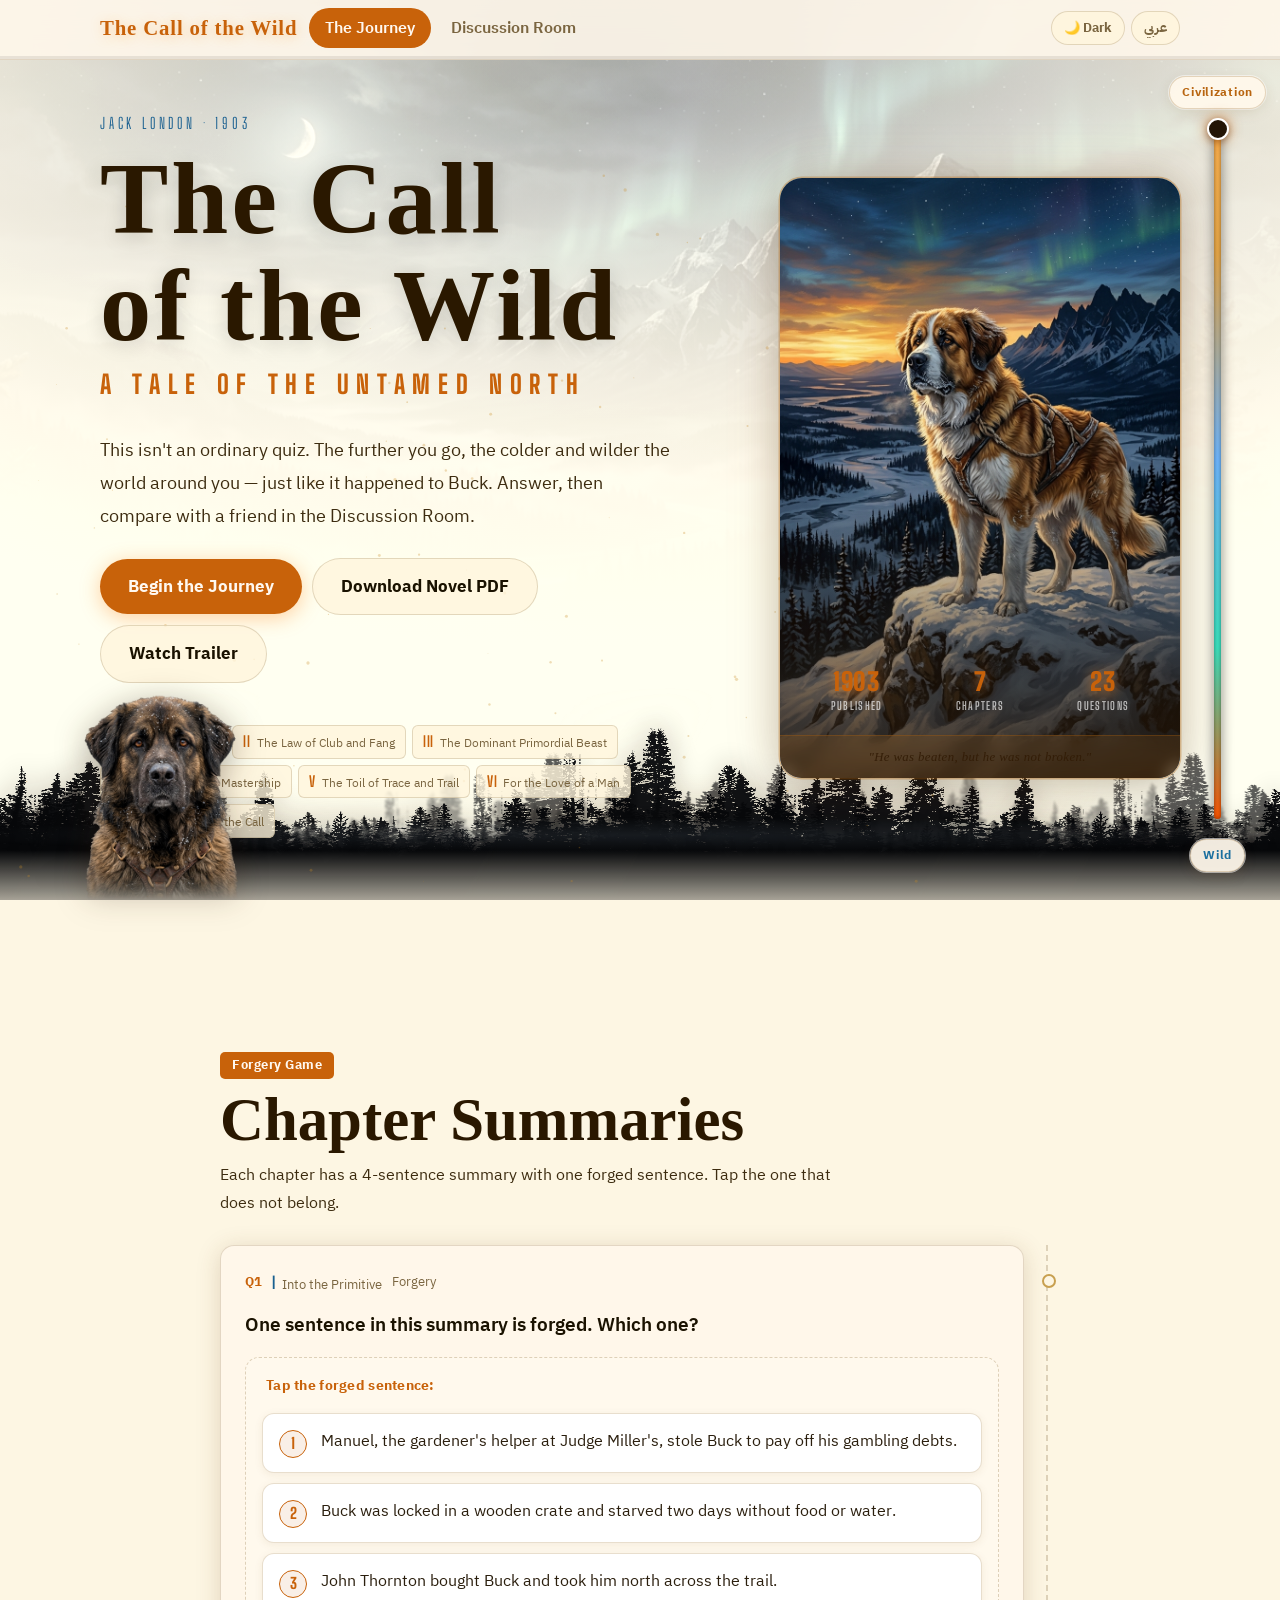
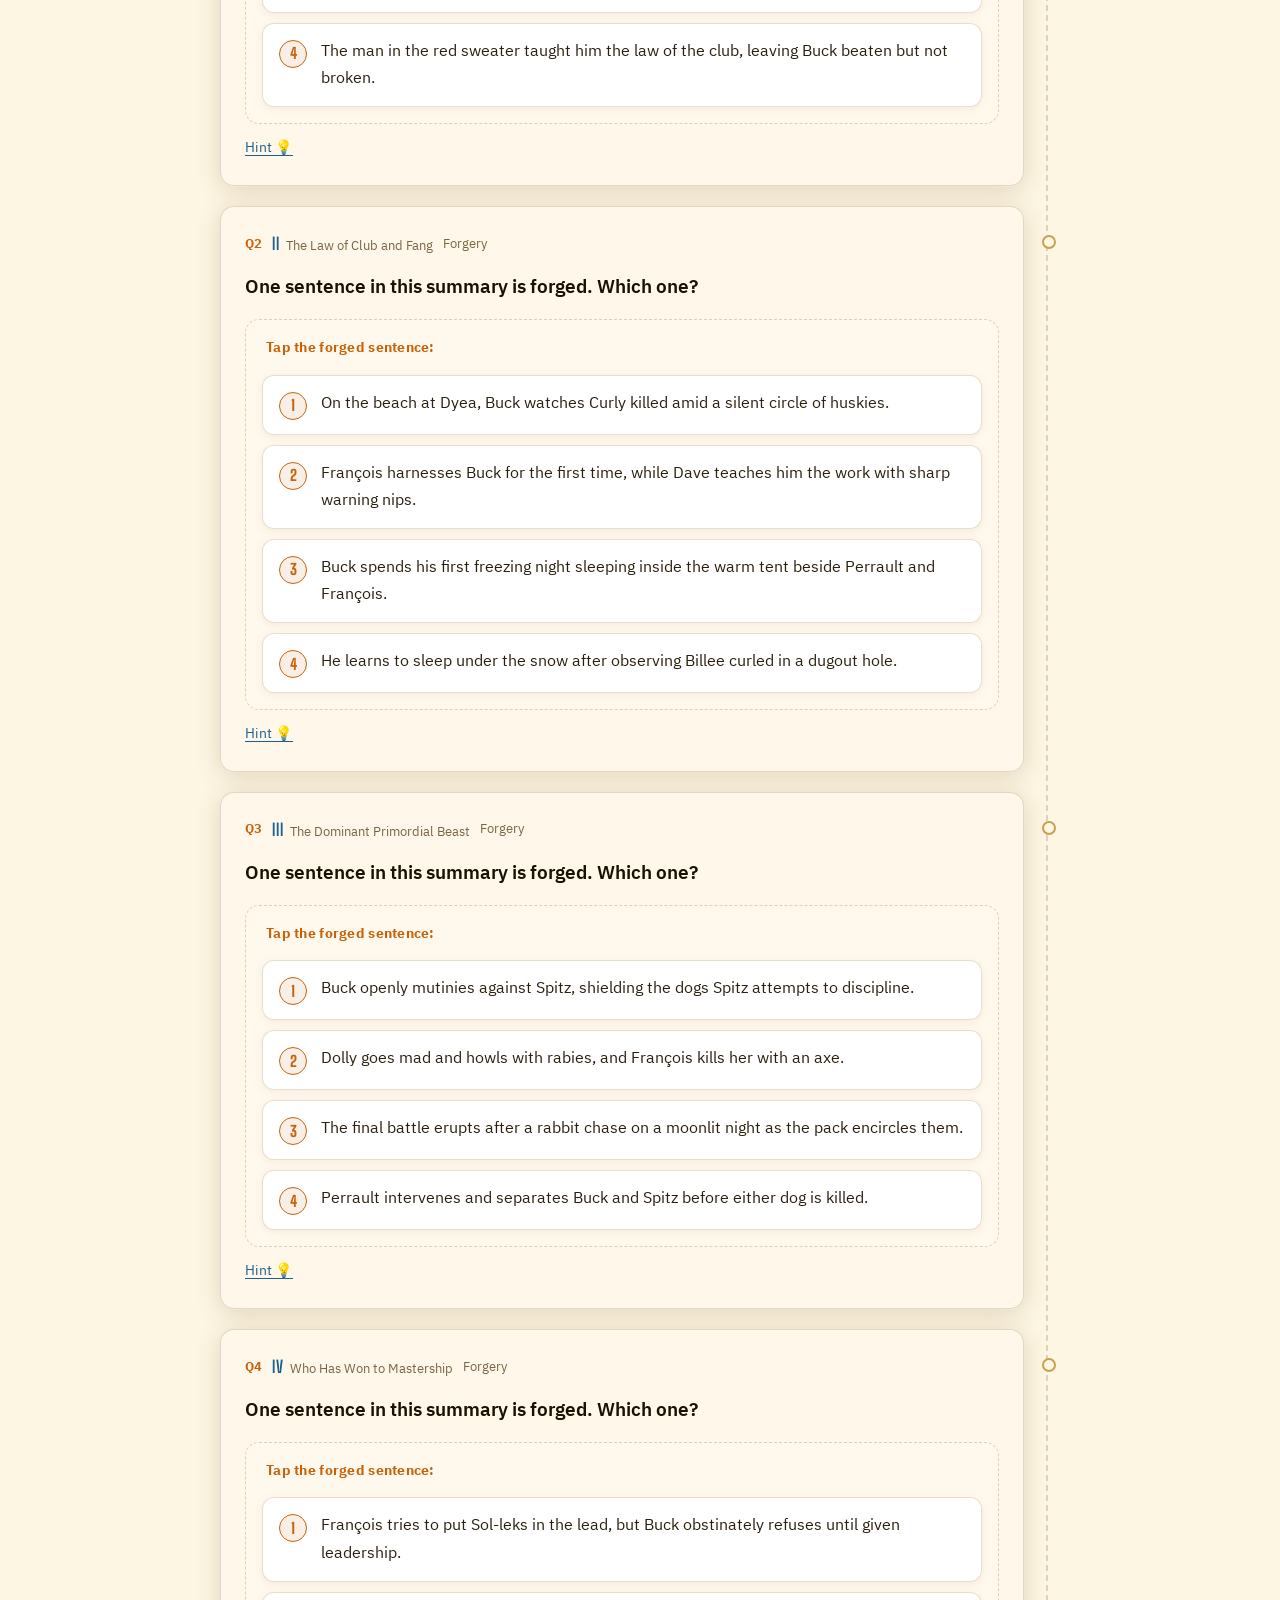
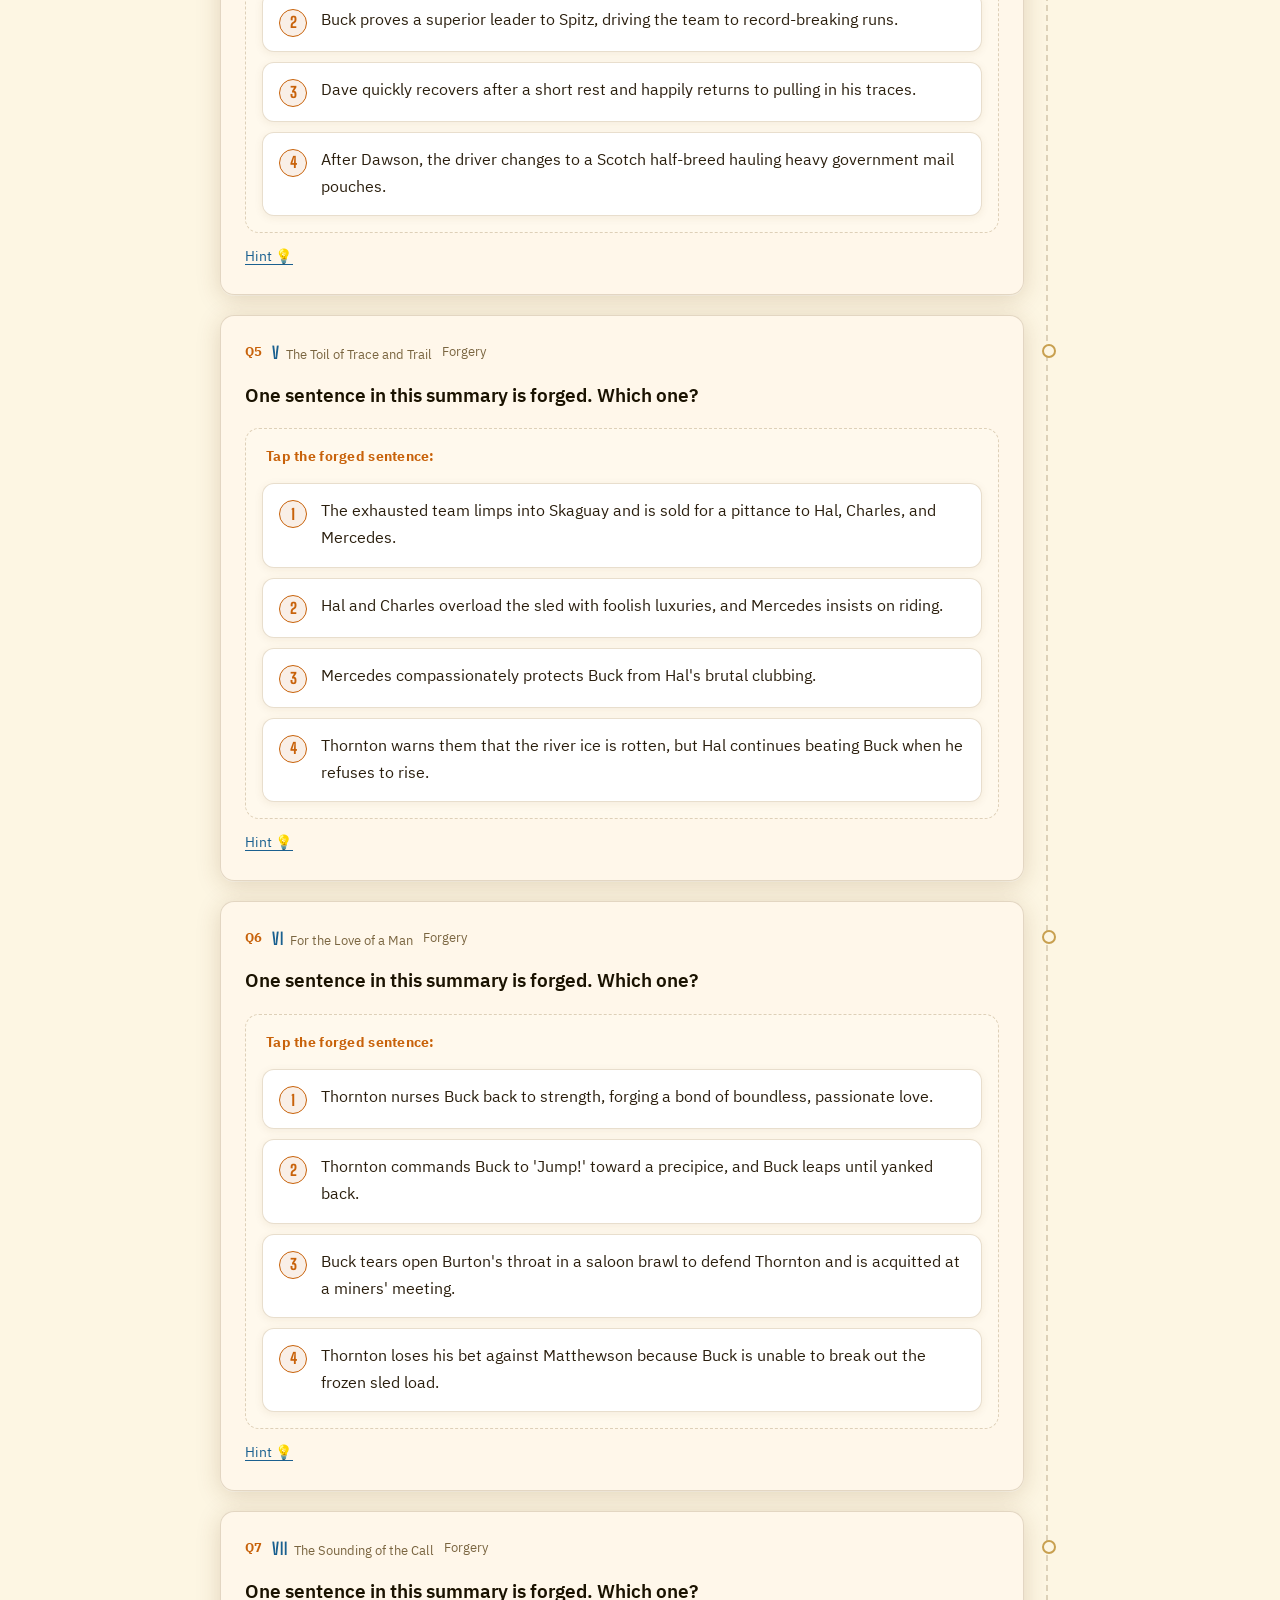
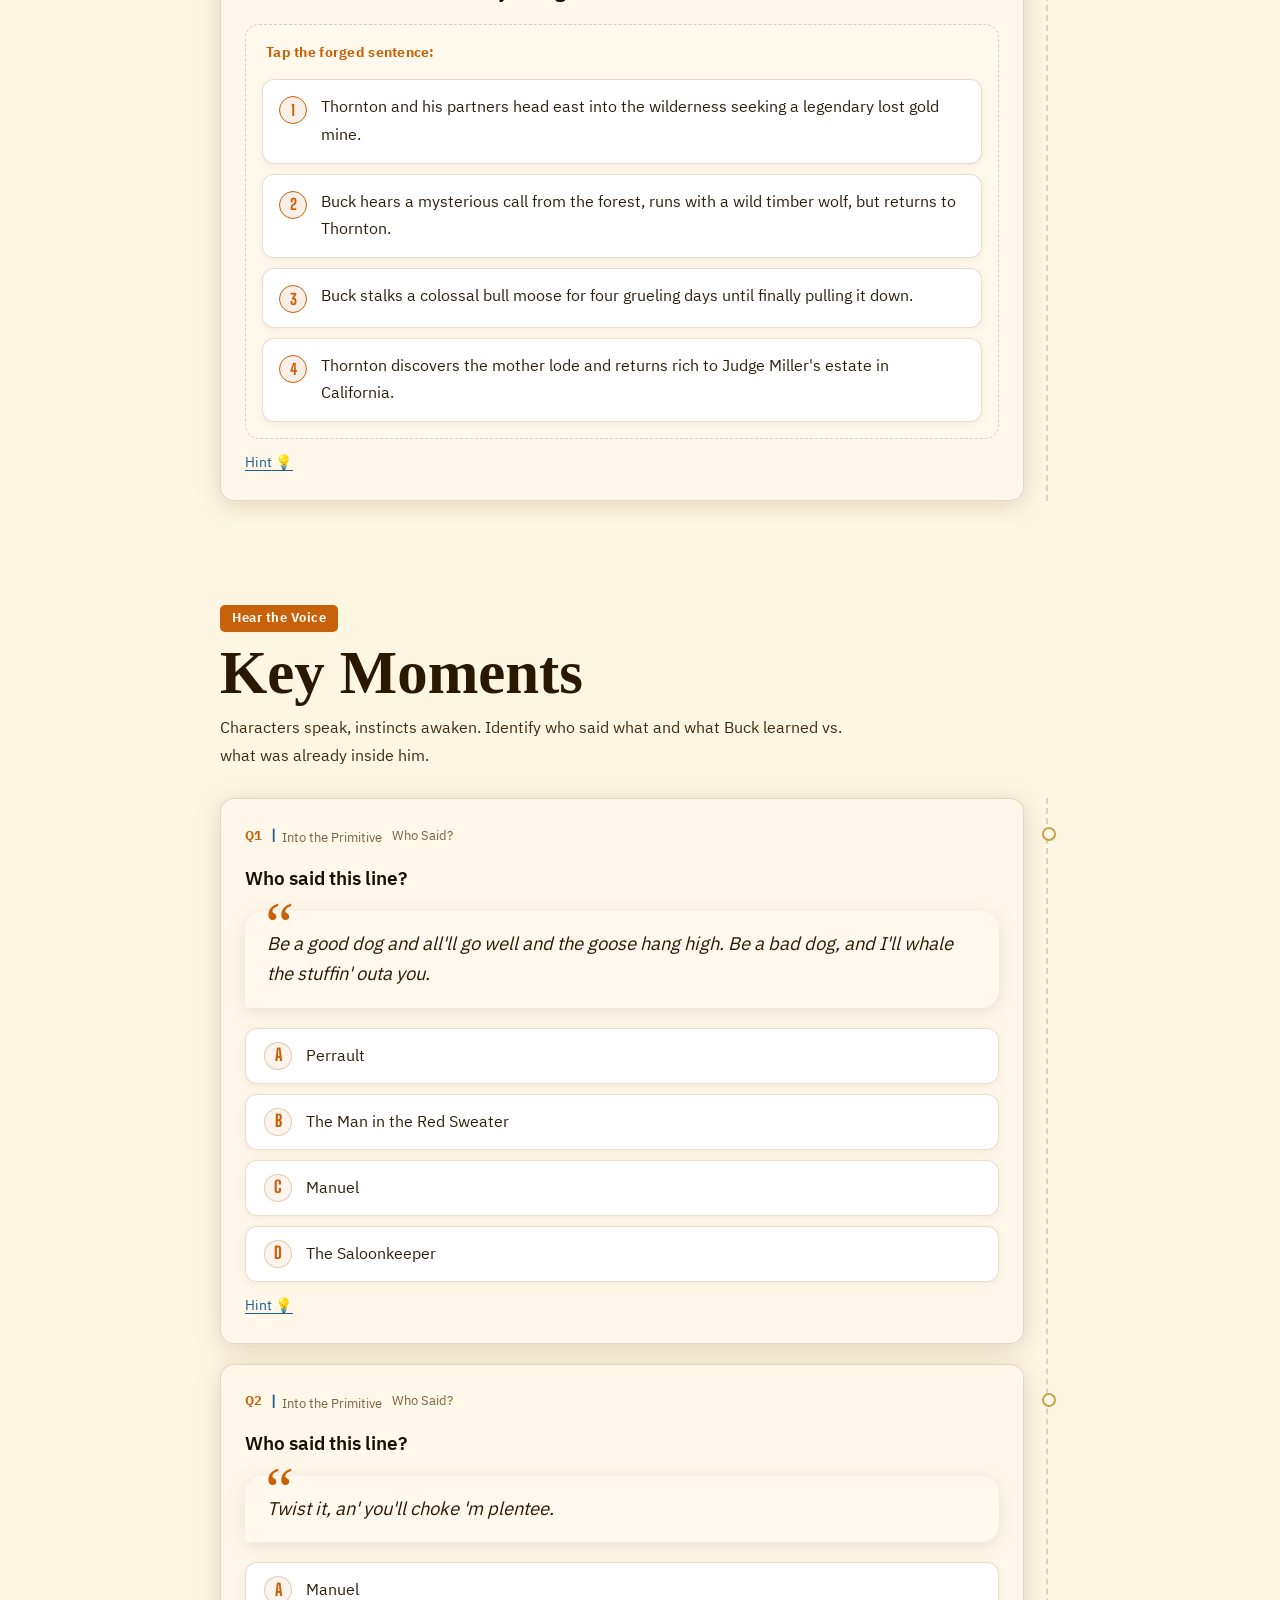
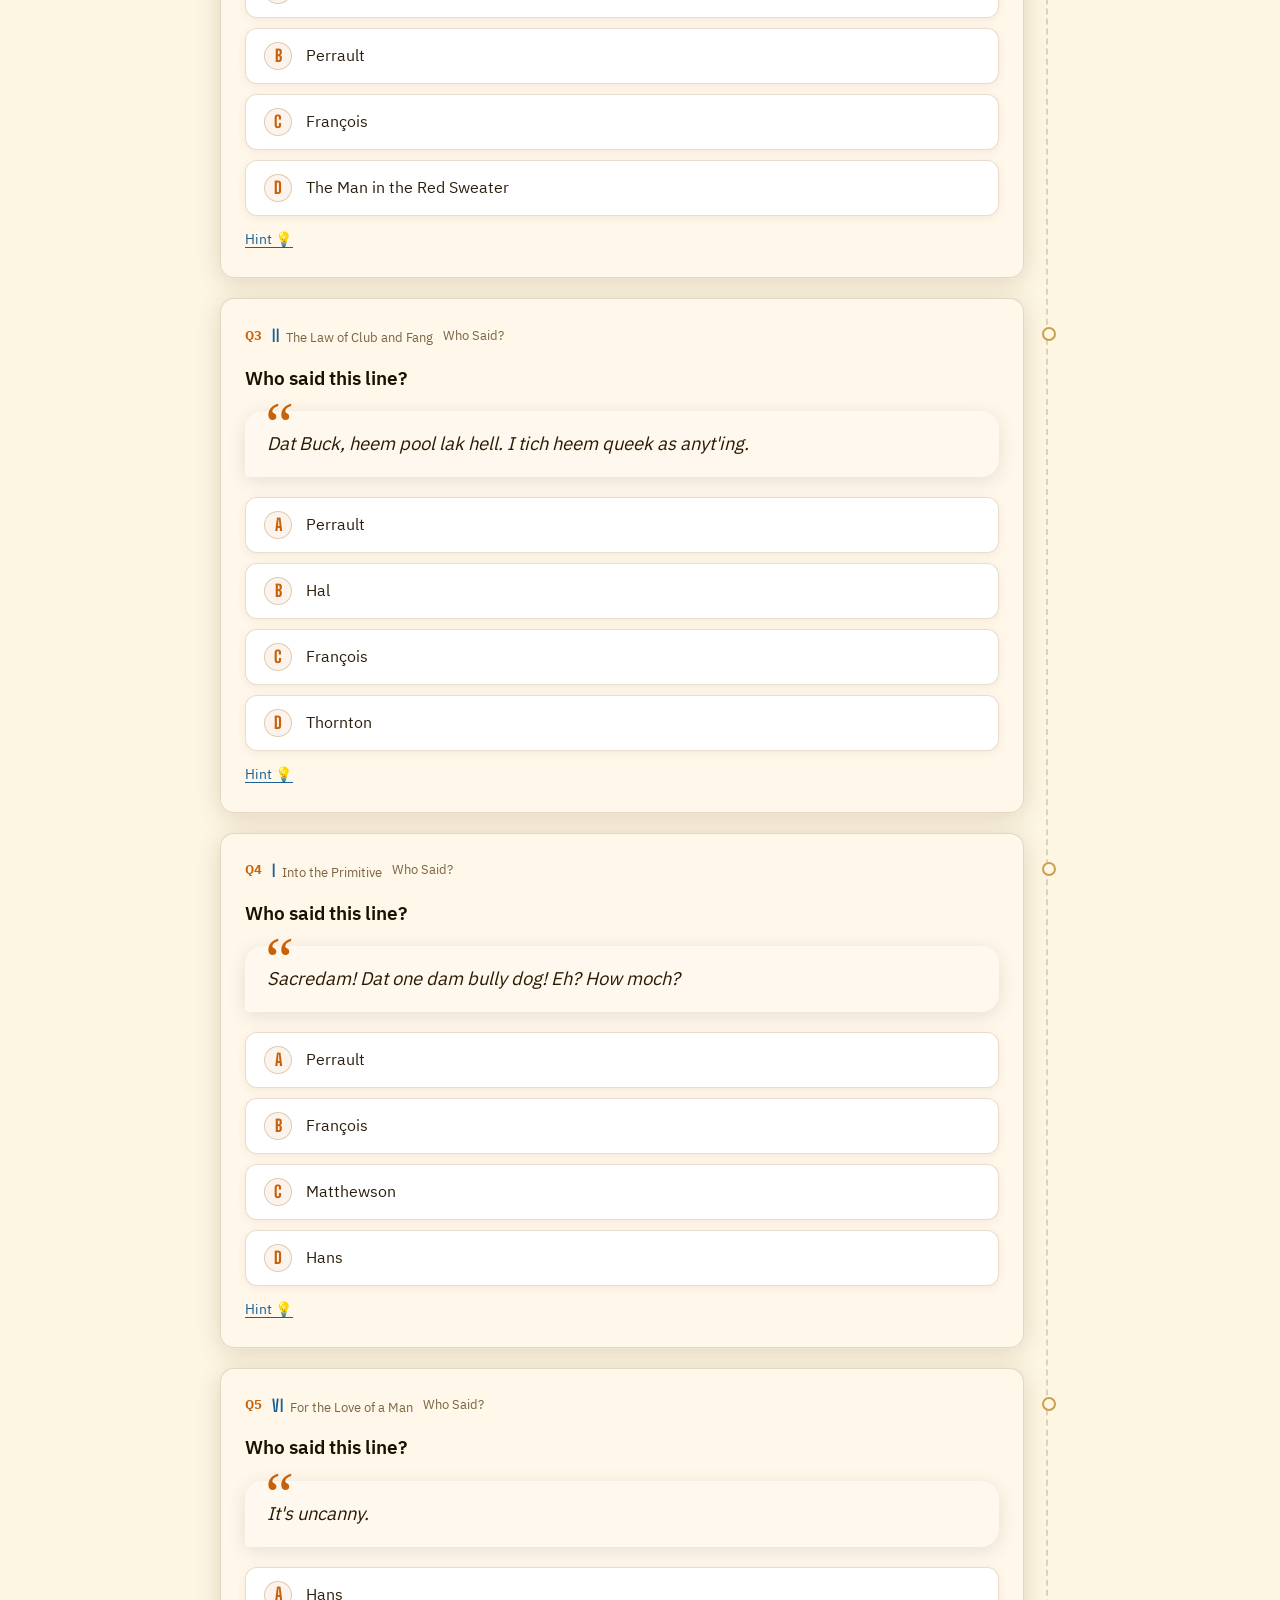
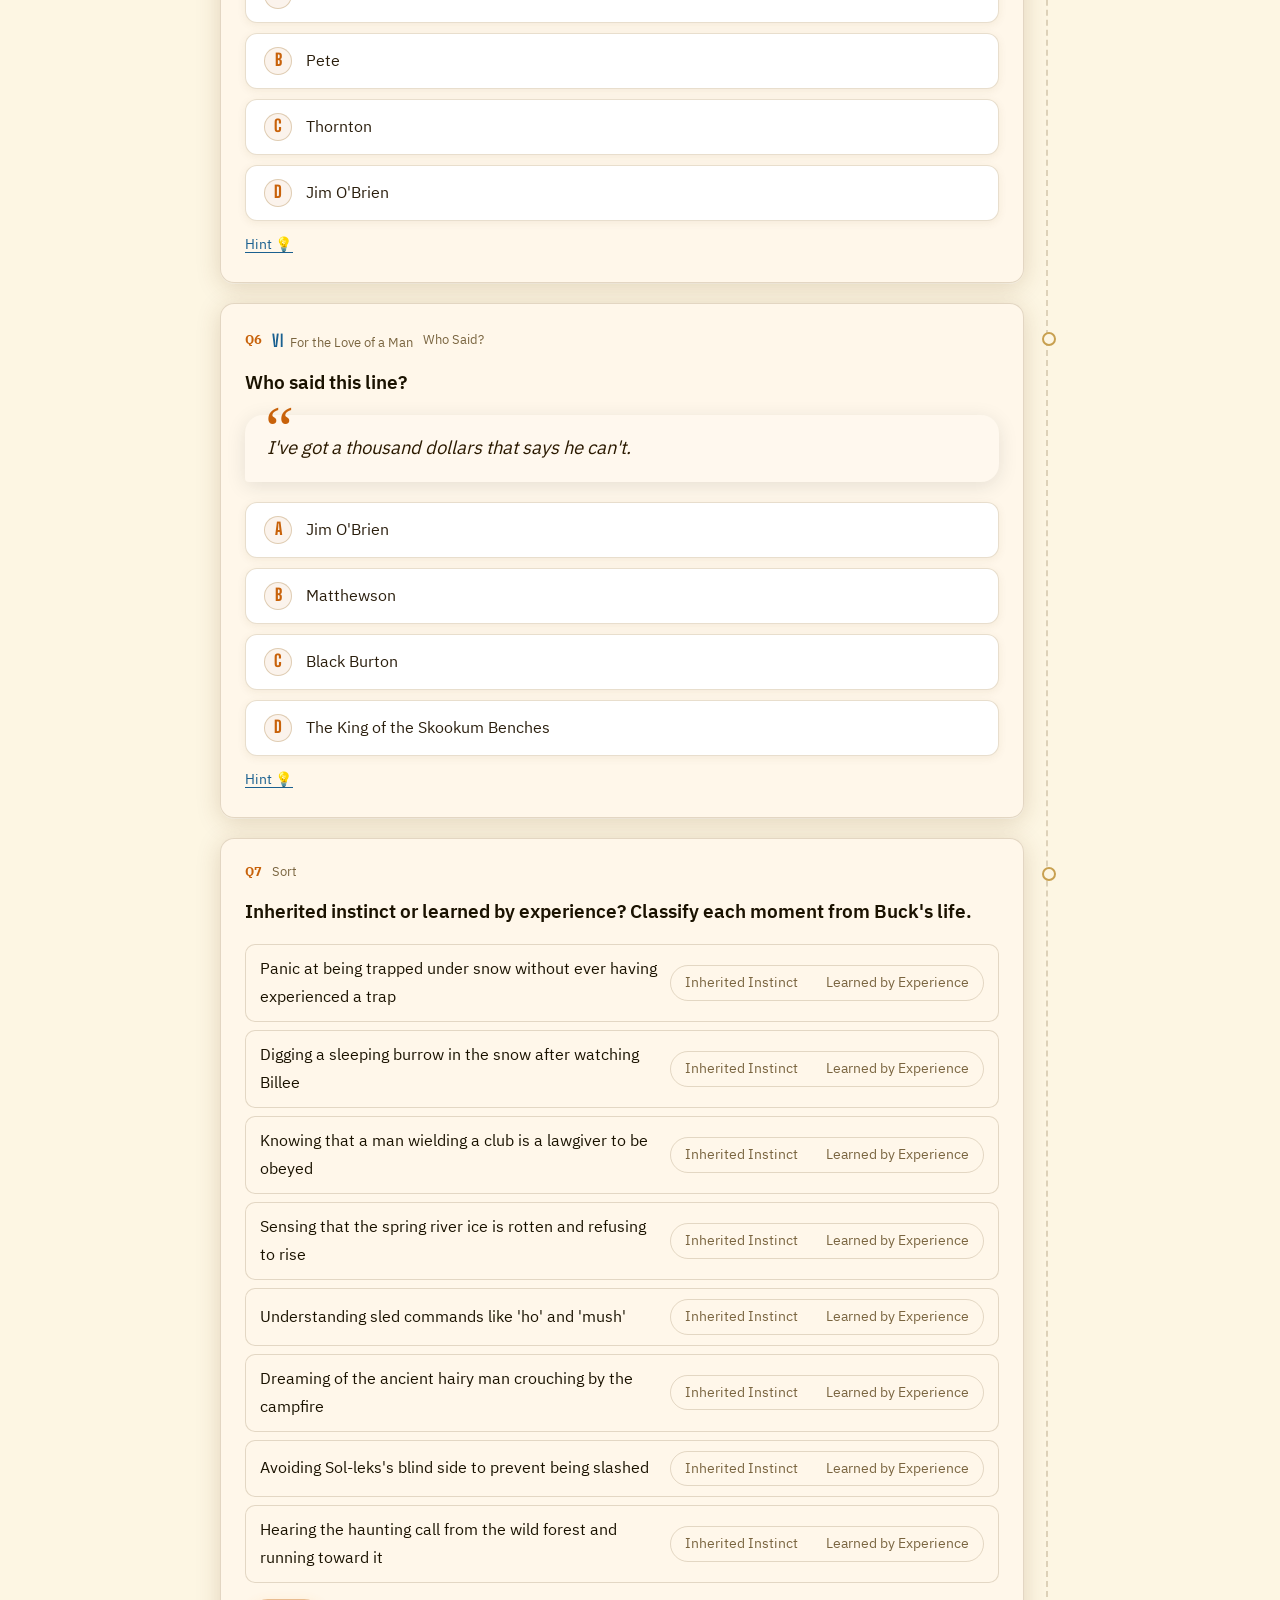
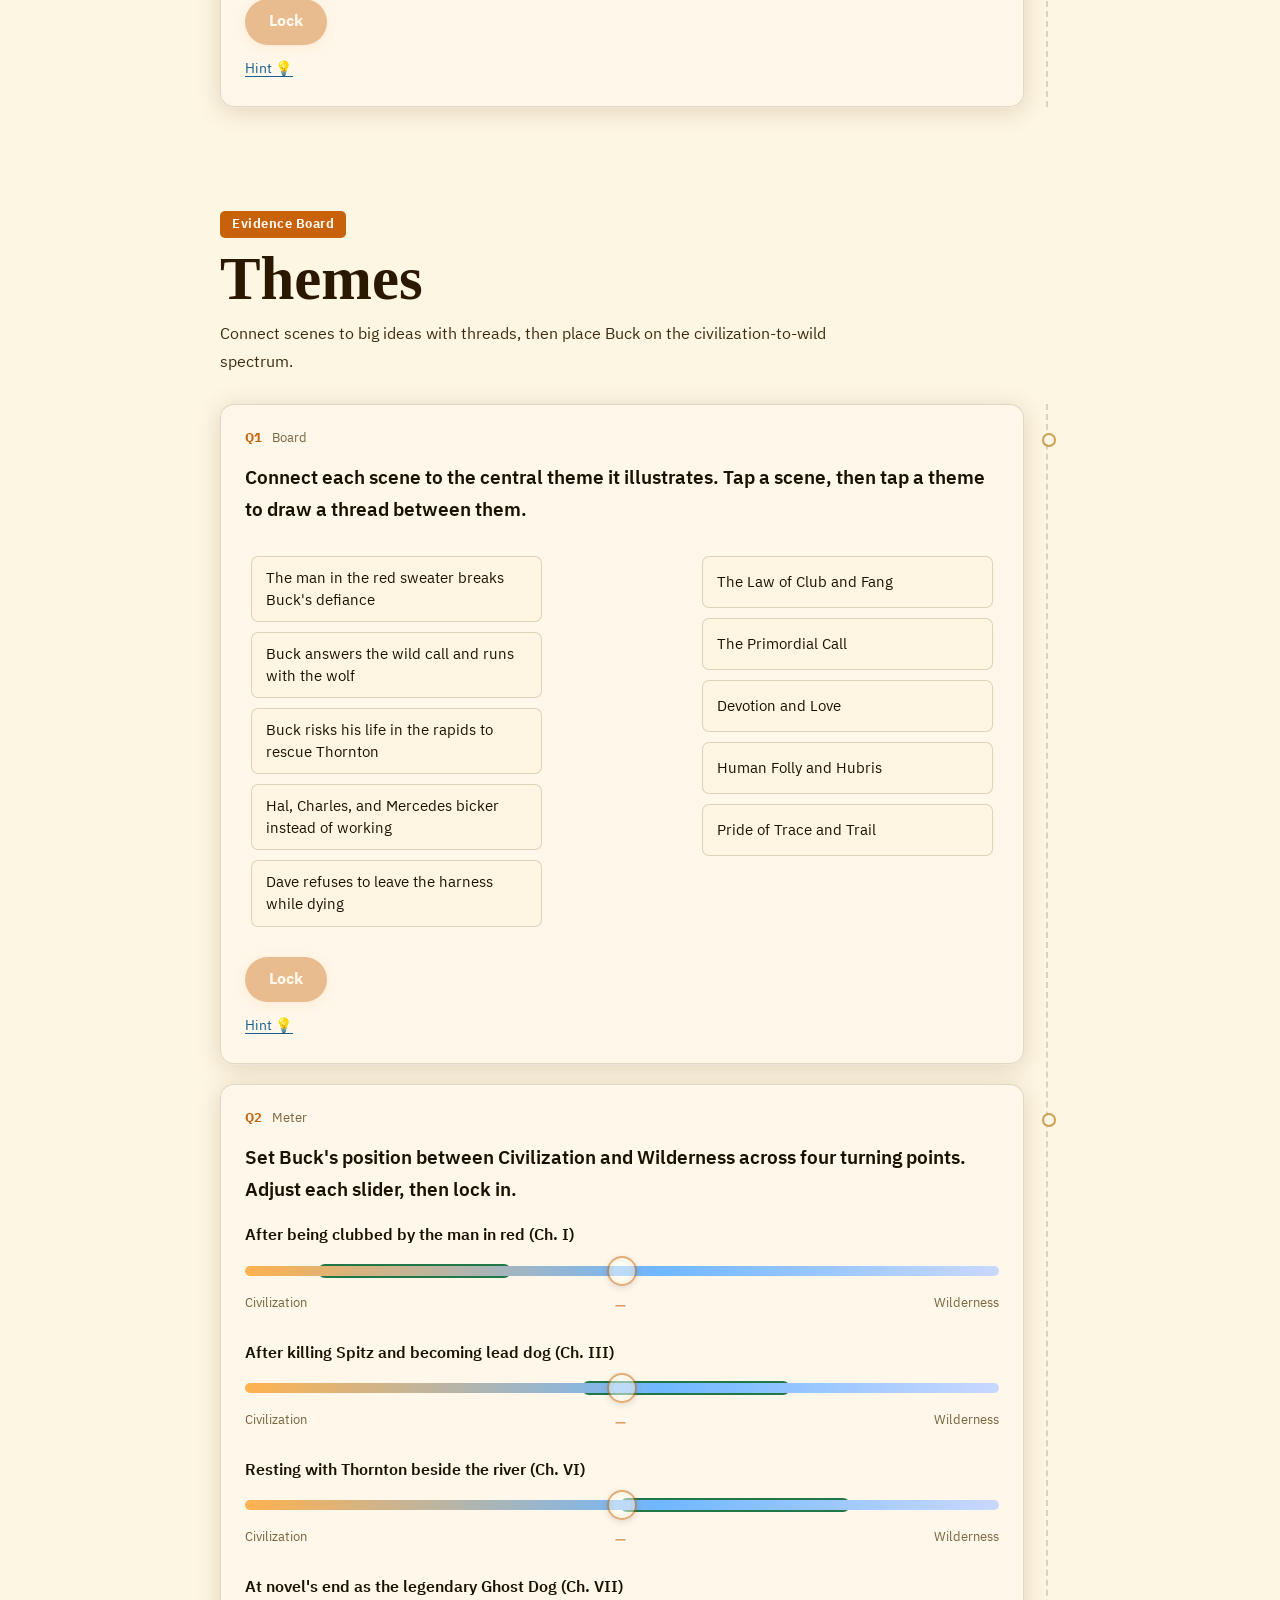
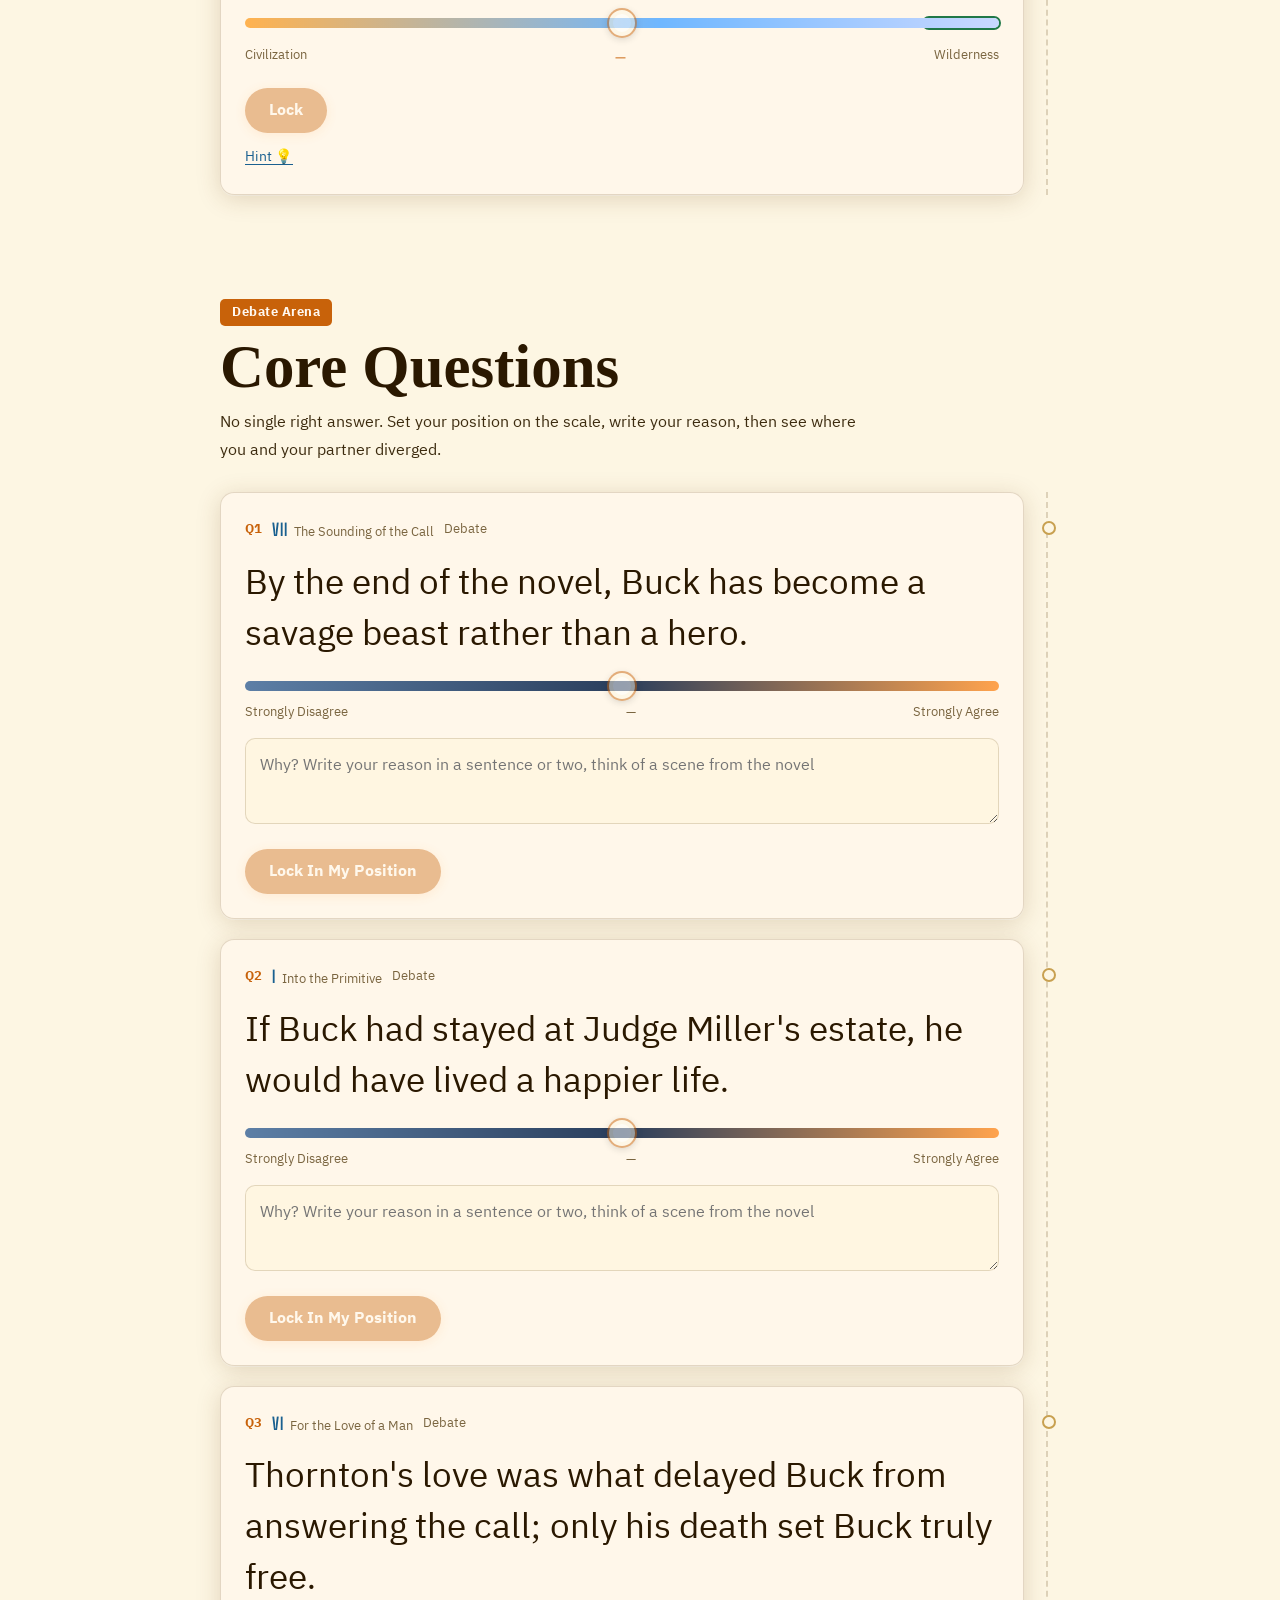
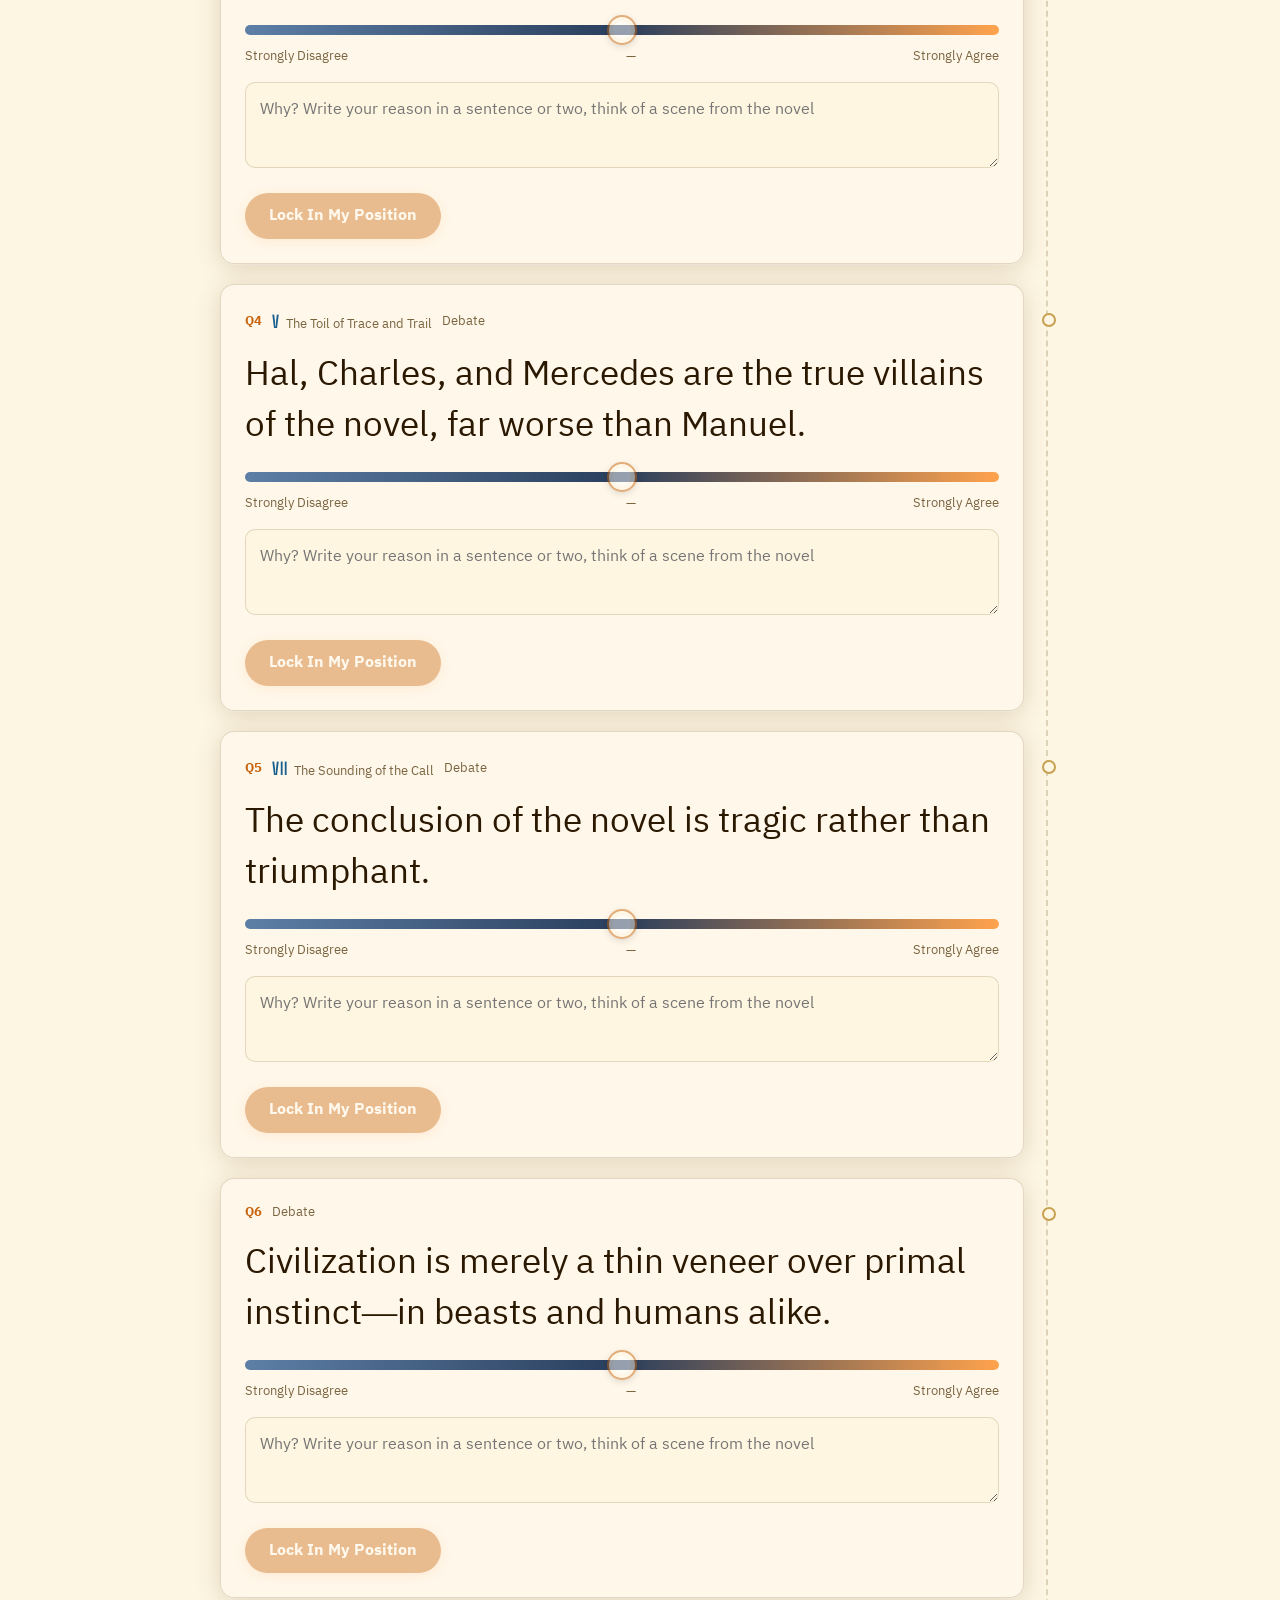
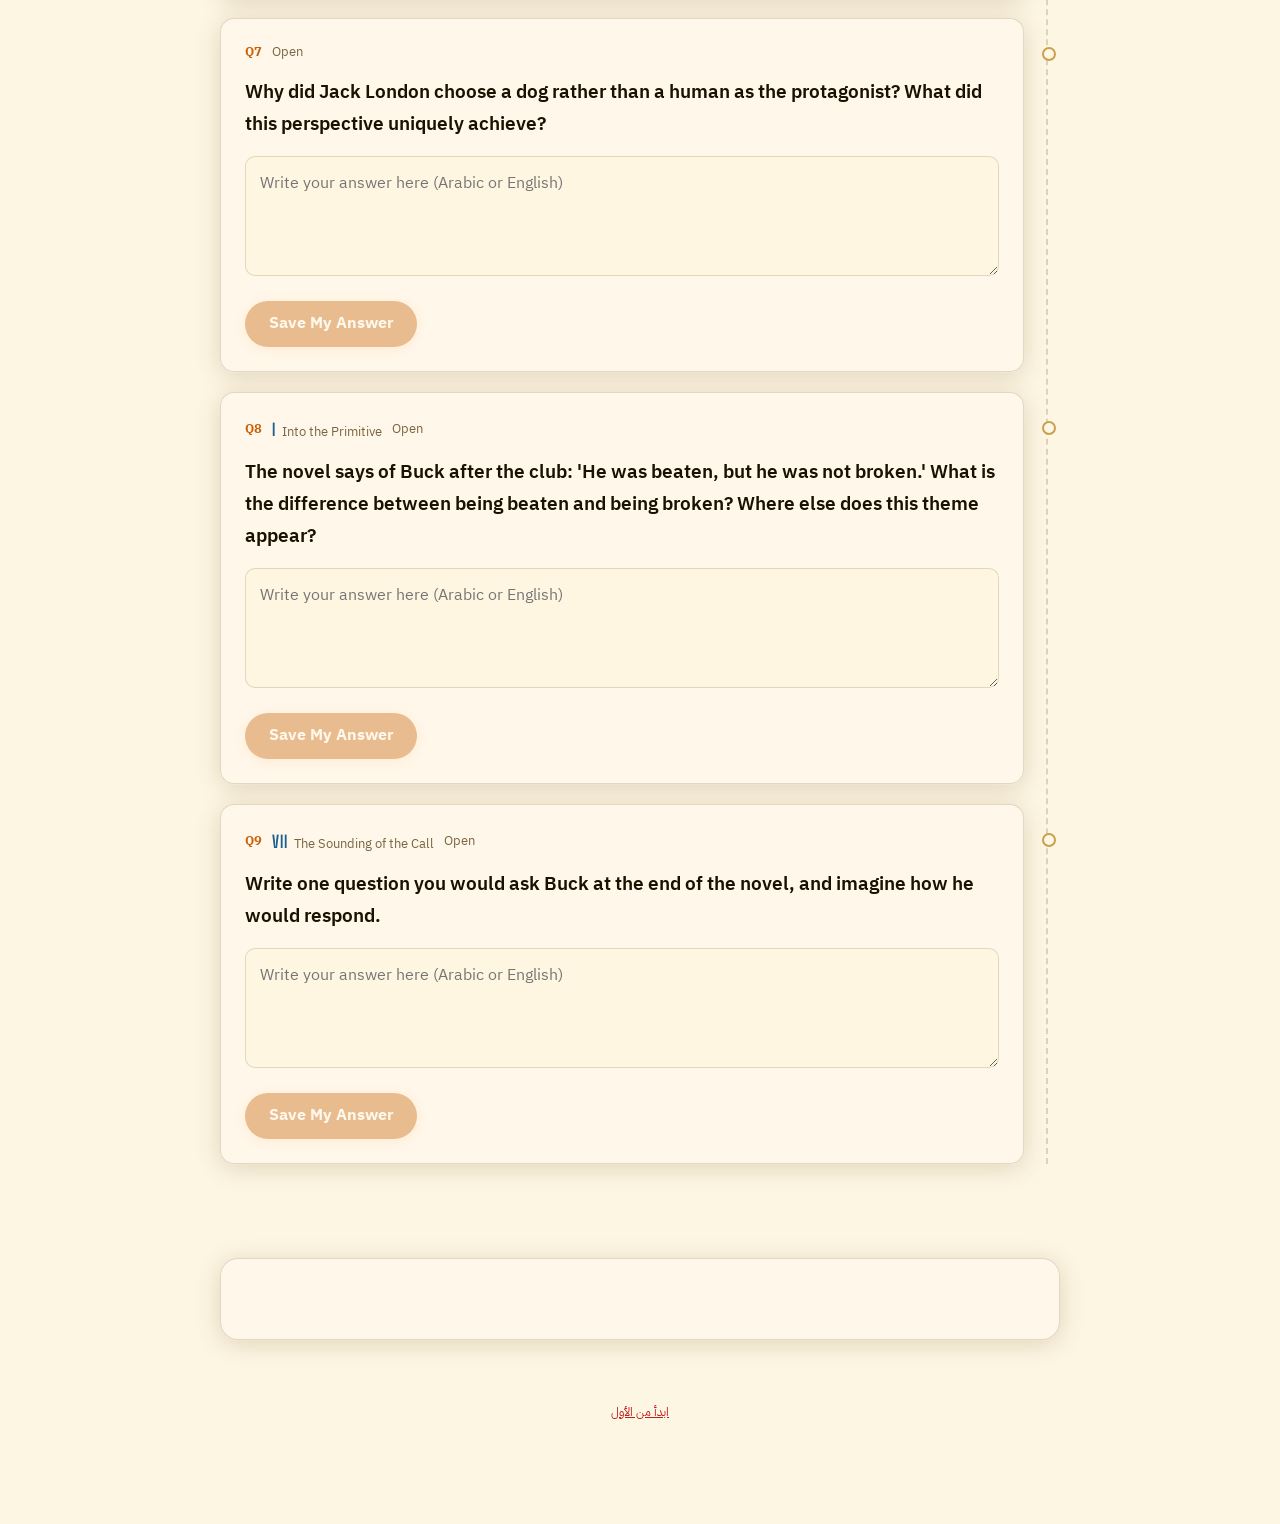
==== commit 6be5b7fd: "Fix unanswered question card render crash and bump cache buster to v22" ====
--- a/index.html
+++ b/index.html
@@ -46,7 +46,7 @@
   <link rel="stylesheet" href="https://fonts.googleapis.com/css2?family=Aref+Ruqaa:wght@400;700&family=Big+Shoulders+Display:wght@700;800;900&family=IBM+Plex+Sans+Arabic:wght@400;500;600;700&family=Cinzel:wght@700;900&display=swap">
 
   <!-- Styles -->
-  <link rel="stylesheet" href="css/style.css?v=20">
+  <link rel="stylesheet" href="css/style.css?v=22">
 </head>
 <body>
 
@@ -246,9 +246,9 @@
 <!-- ============================================================
      SCRIPTS — load order matters
      ============================================================ -->
-<script src="js/i18n.js?v=20"></script>
-<script src="js/data.js?v=20"></script>
-<script src="js/app.js?v=20"></script>
+<script src="js/i18n.js?v=22"></script>
+<script src="js/data.js?v=22"></script>
+<script src="js/app.js?v=22"></script>
 
 </body>
 </html>
